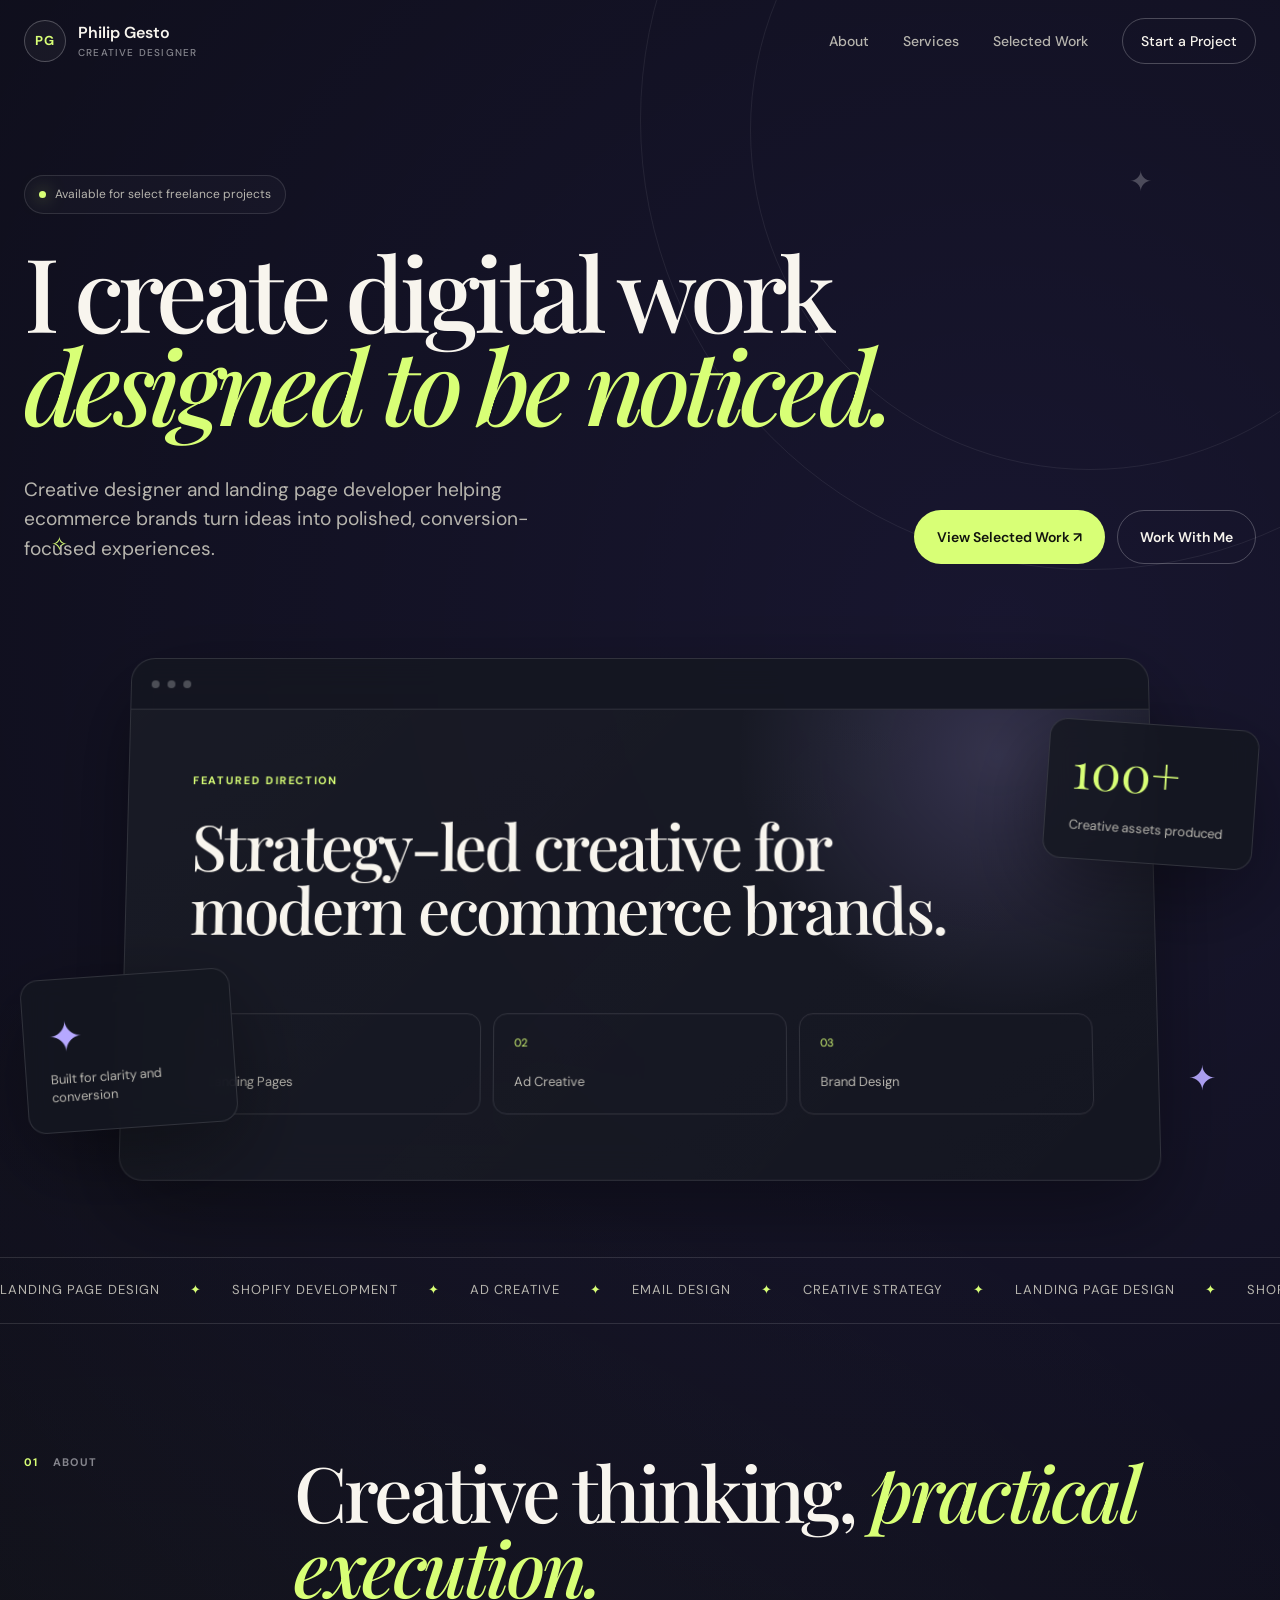
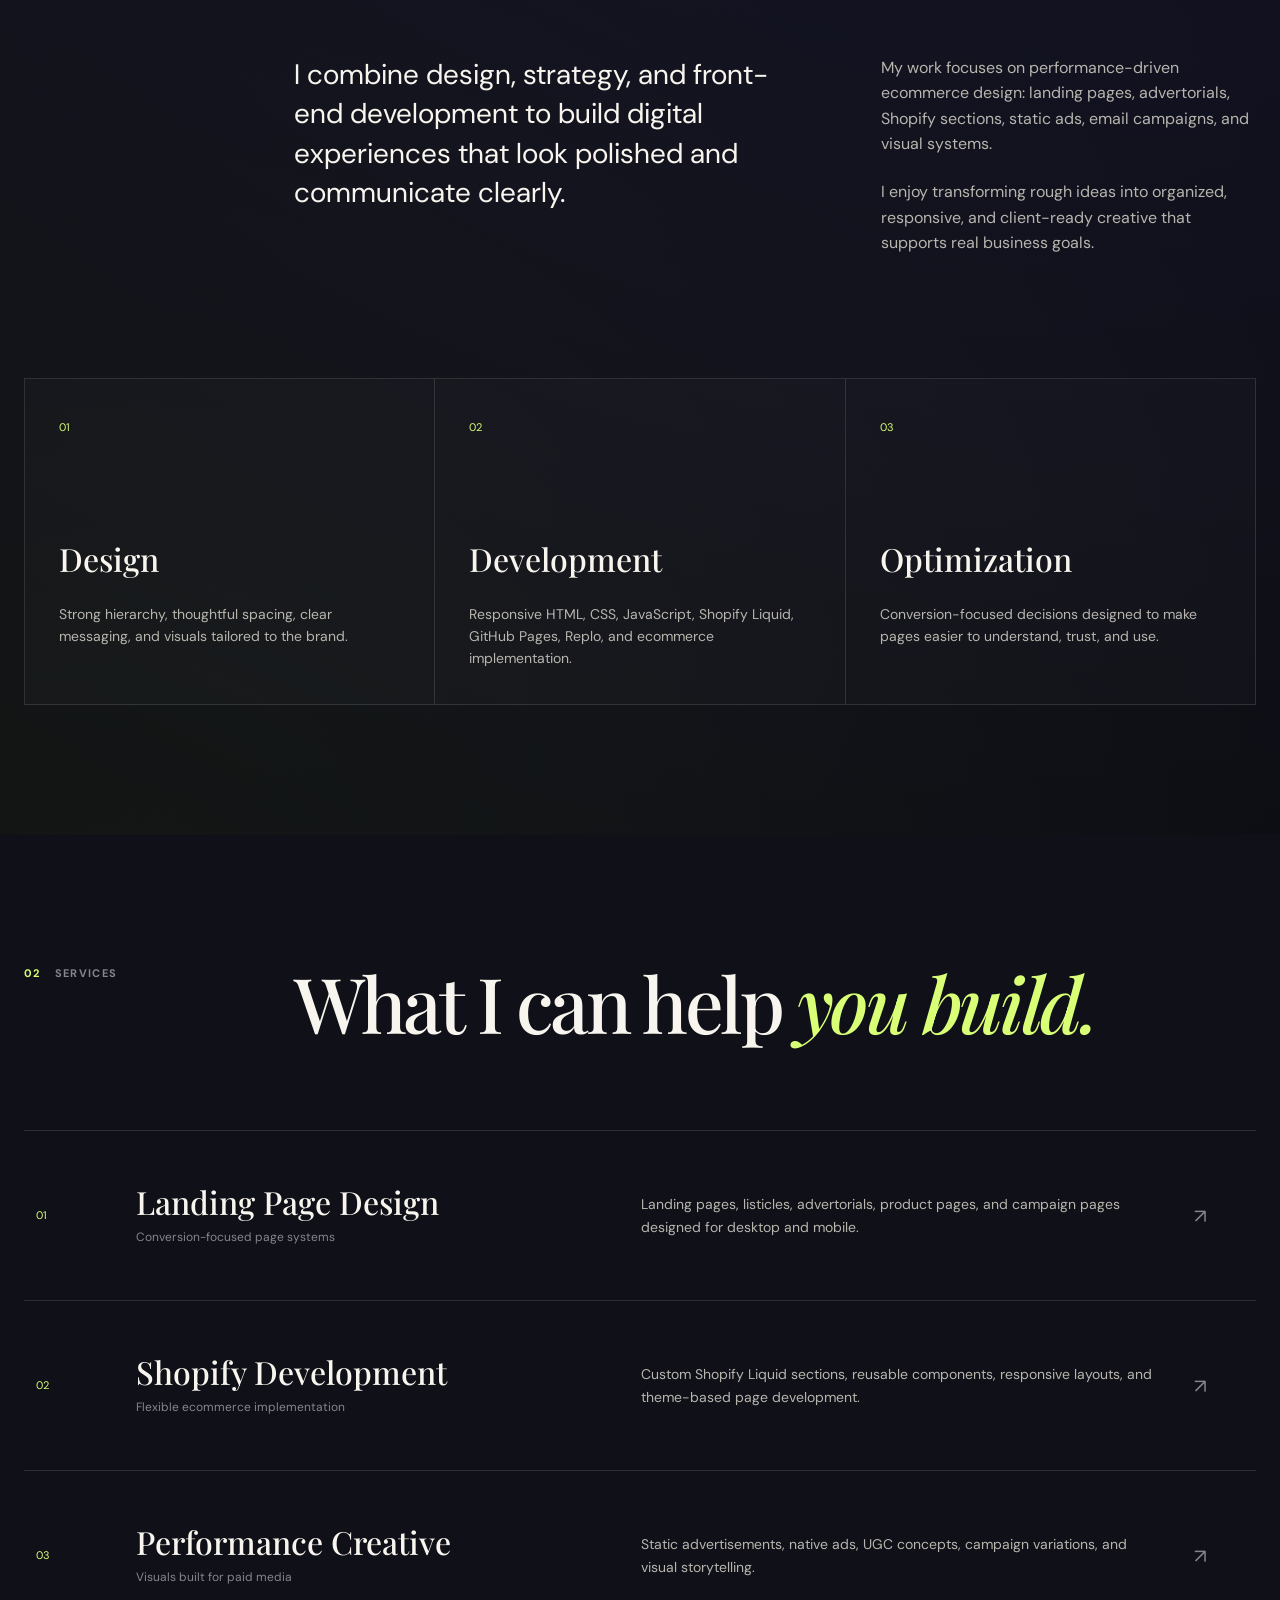
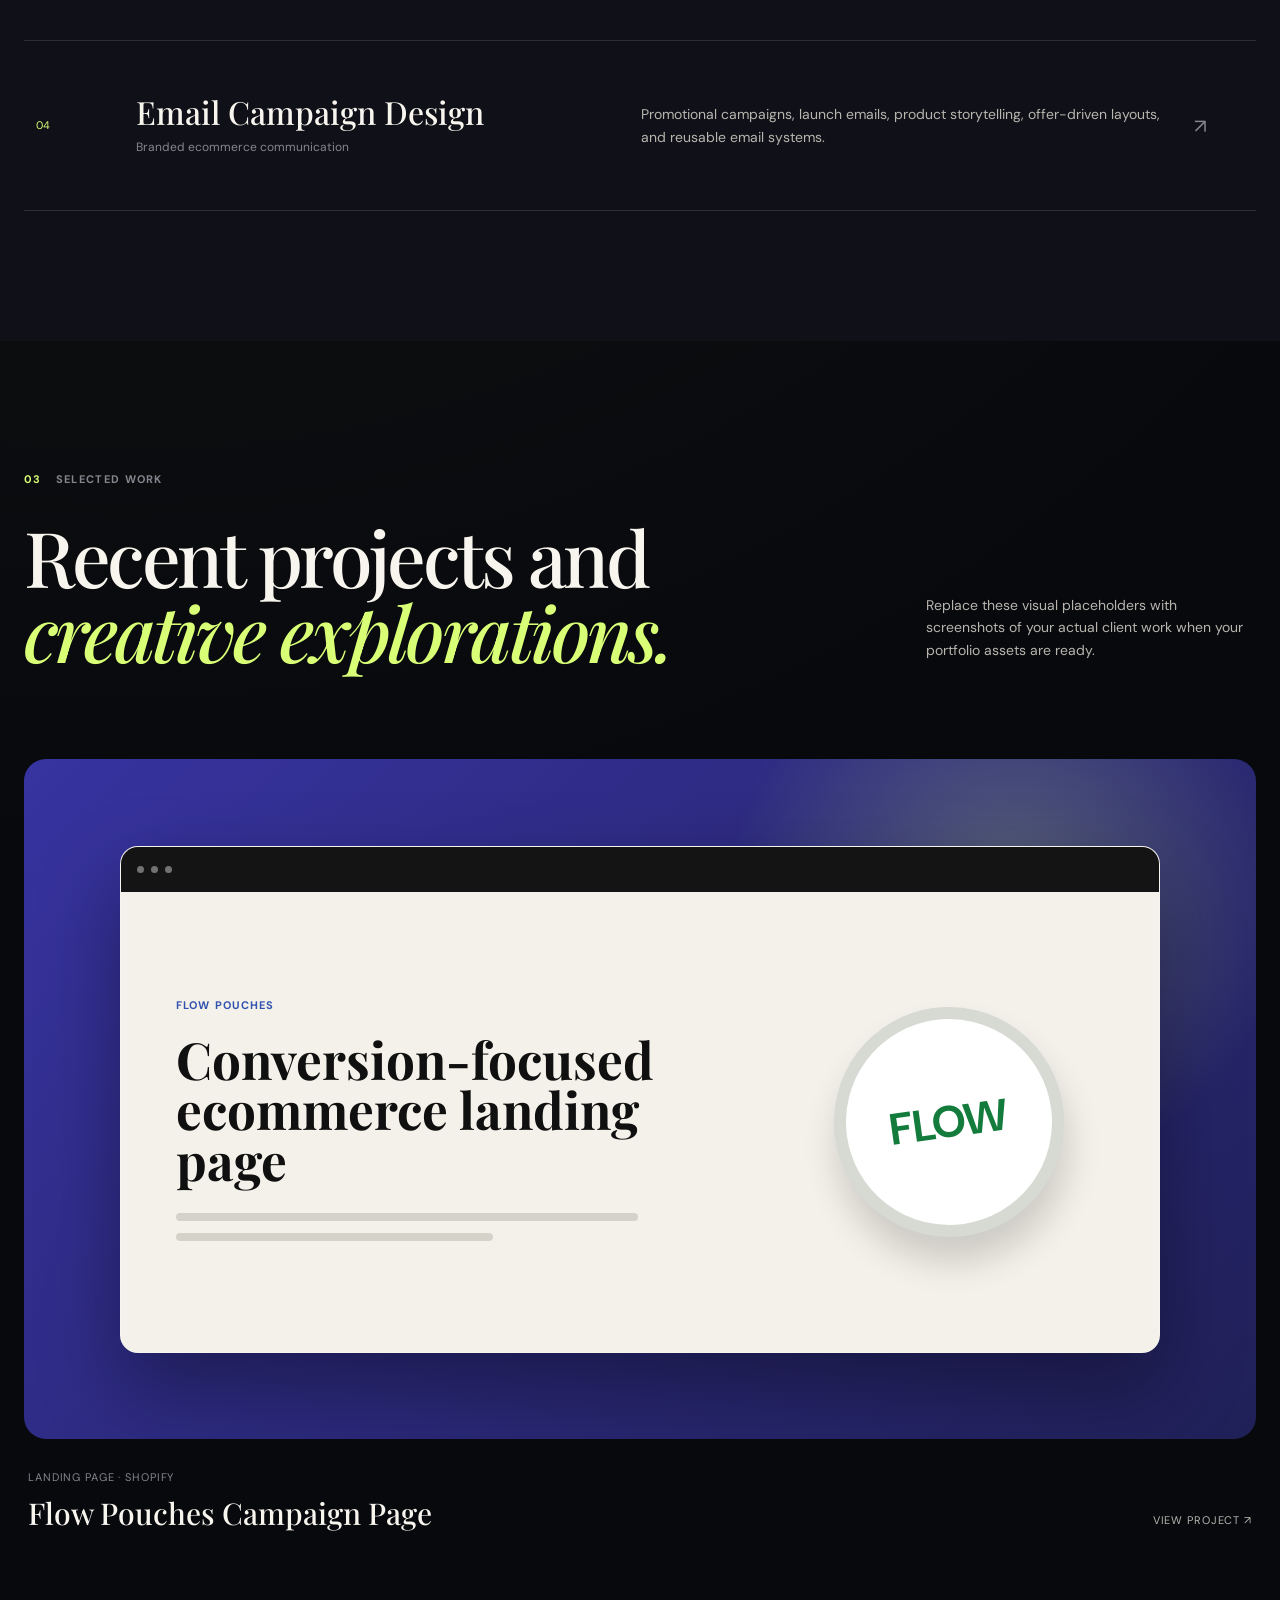
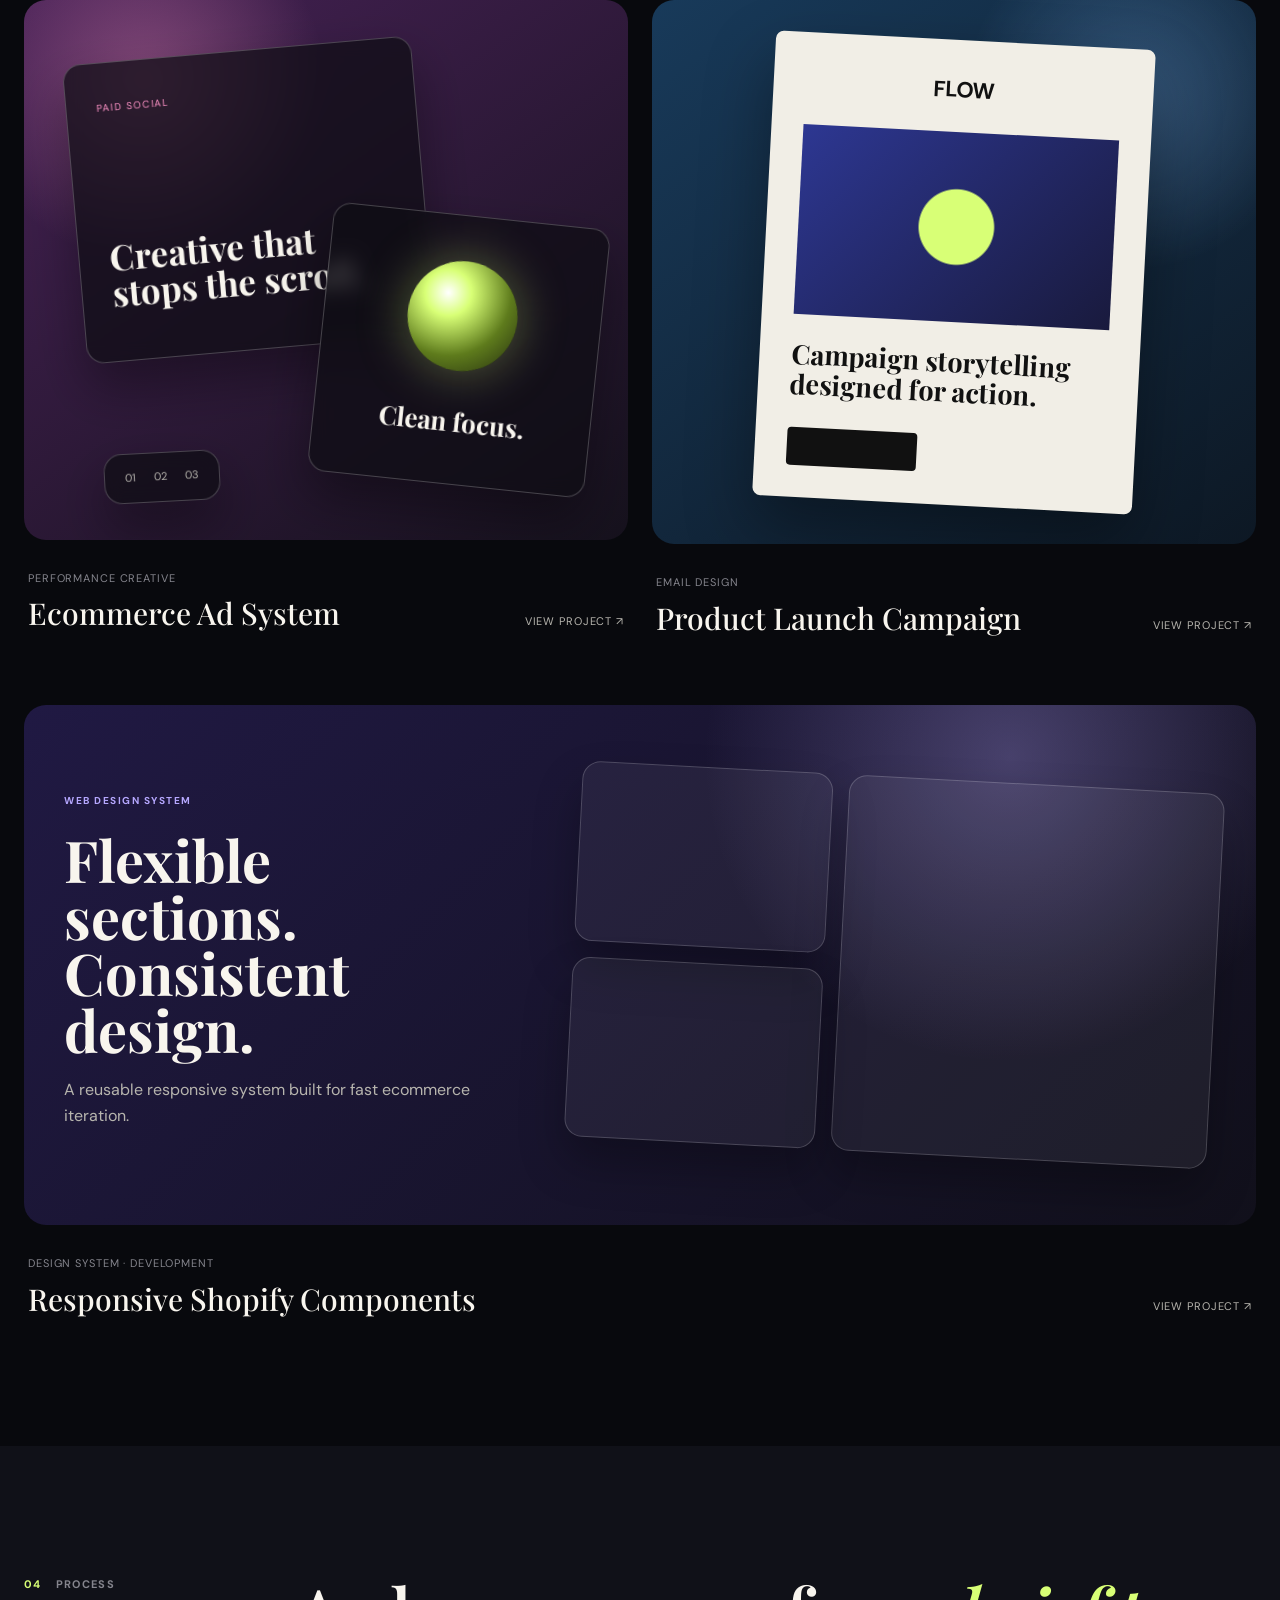
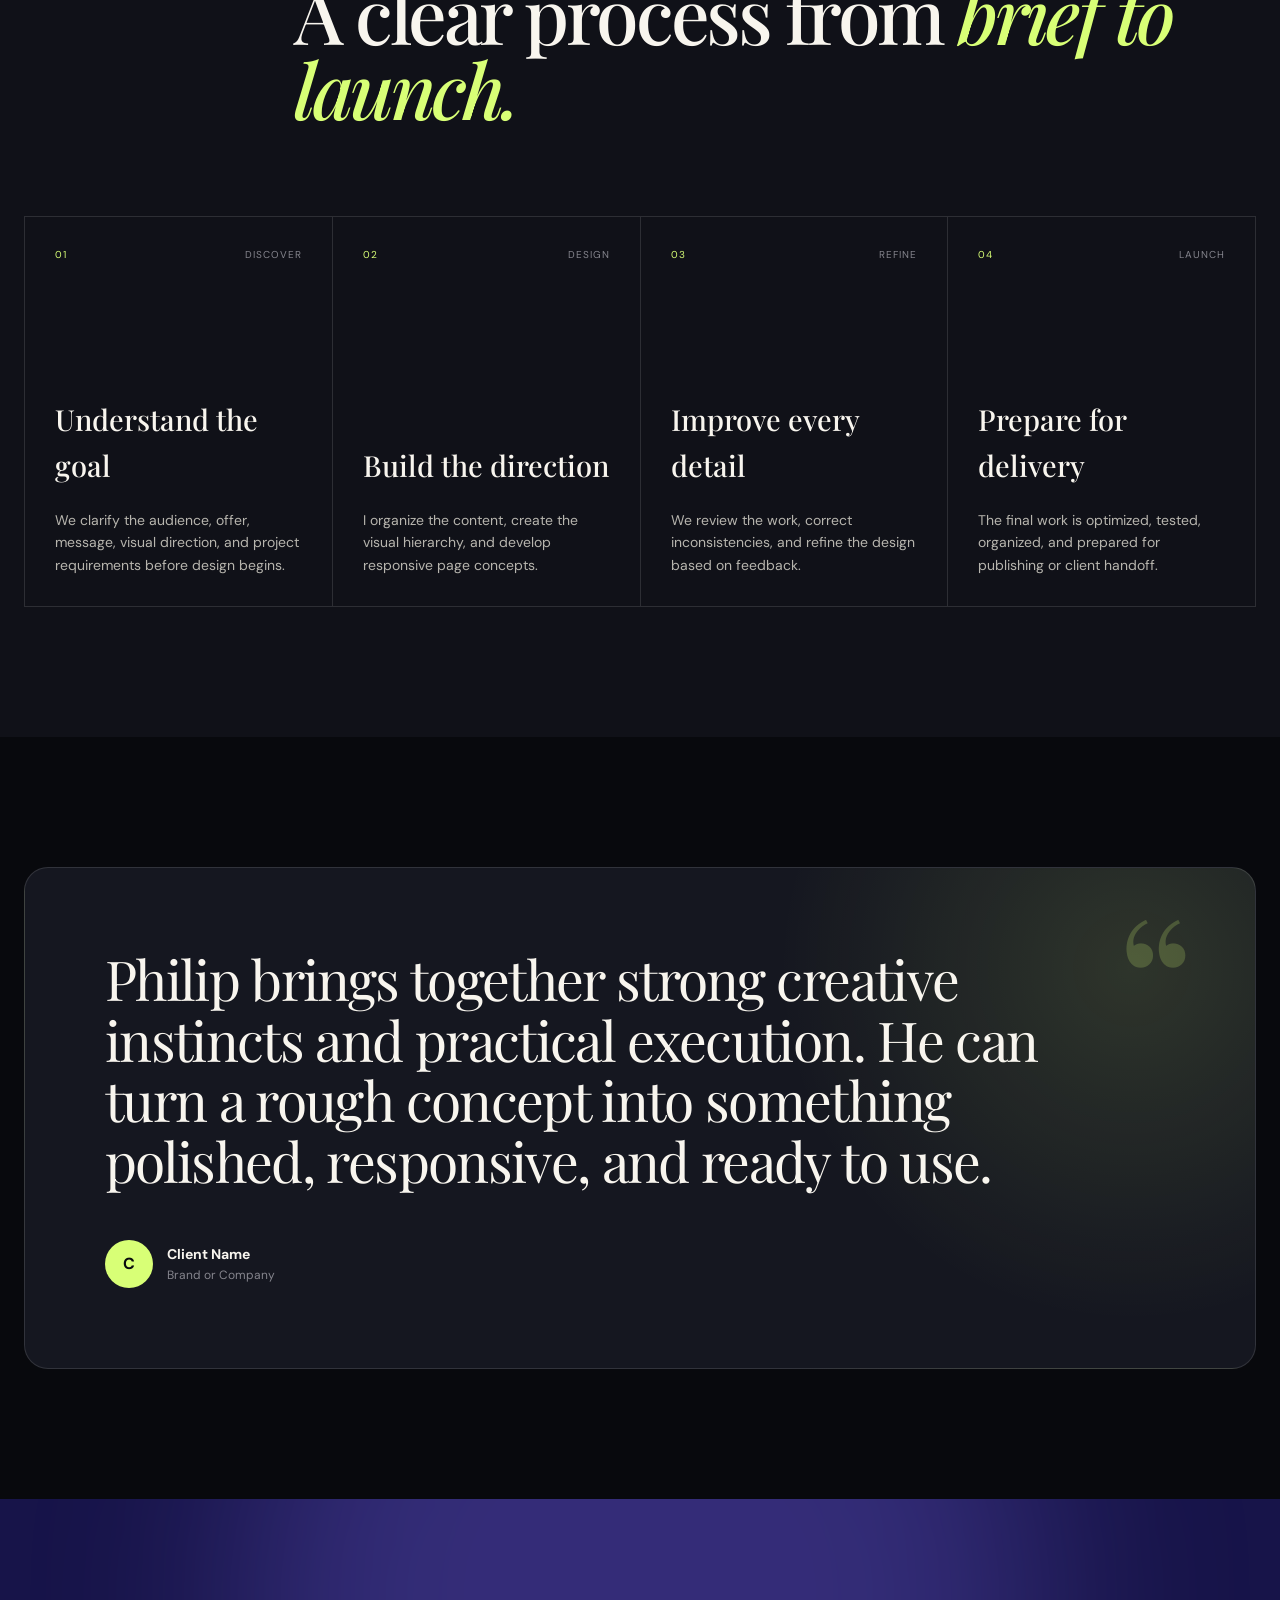
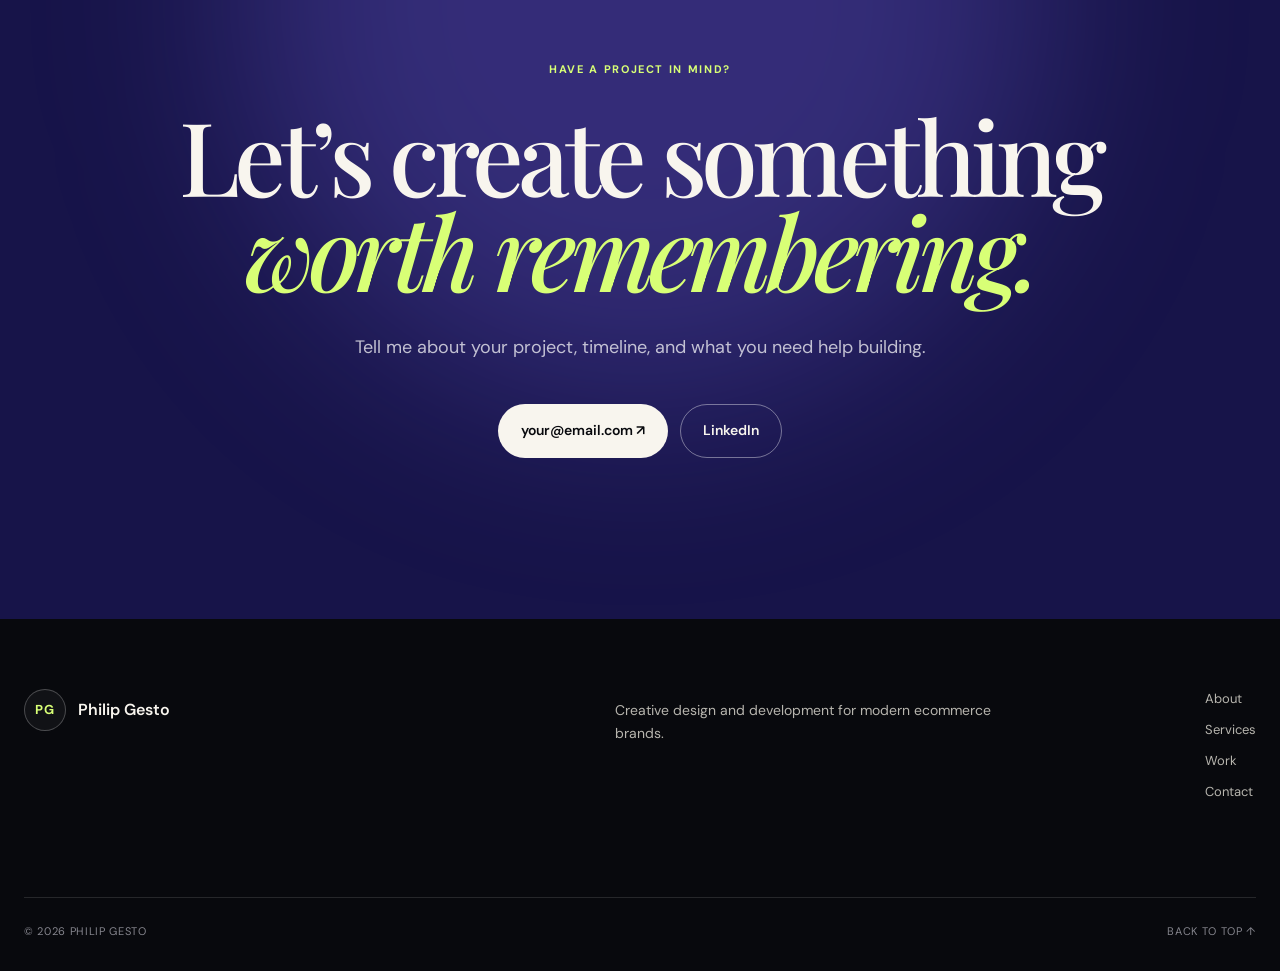
==== index.html @ 08c34f6e "Update index.html" ====
<!DOCTYPE html>
<html lang="en">
<head>
  <meta charset="UTF-8">

  <meta
    name="viewport"
    content="width=device-width, initial-scale=1.0"
  >

  <meta
    name="description"
    content="Philip Gesto — Creative designer and landing page developer specializing in ecommerce websites, advertising creative, and conversion-focused design."
  >

  <title>Philip Gesto — Creative Designer & Developer</title>

  <link rel="preconnect" href="https://fonts.googleapis.com">
  <link rel="preconnect" href="https://fonts.gstatic.com" crossorigin>

  <link
    href="https://fonts.googleapis.com/css2?family=DM+Sans:wght@400;500;600;700&family=Playfair+Display:ital,wght@0,500;0,600;1,500&display=swap"
    rel="stylesheet"
  >

  <style>
    :root {
      --background: #08090d;
      --background-soft: #101118;
      --surface: #151720;
      --surface-light: #1d202b;
      --text: #f8f5ee;
      --text-soft: #b7b5ae;
      --text-muted: #85858d;
      --line: rgba(255, 255, 255, 0.12);
      --line-strong: rgba(255, 255, 255, 0.24);
      --accent: #d8ff76;
      --accent-dark: #a8cd42;
      --purple: #b6a8ff;
      --pink: #ff94c8;
      --blue: #84bdff;
      --max-width: 1360px;
      --header-height: 82px;
      --serif: "Playfair Display", Georgia, serif;
      --sans: "DM Sans", Arial, sans-serif;
    }

    * {
      box-sizing: border-box;
    }

    html {
      scroll-behavior: smooth;
      scroll-padding-top: 100px;
    }

    body {
      margin: 0;
      overflow-x: hidden;
      background:
        radial-gradient(
          circle at 78% 7%,
          rgba(120, 100, 255, 0.14),
          transparent 26%
        ),
        radial-gradient(
          circle at 10% 28%,
          rgba(216, 255, 118, 0.05),
          transparent 24%
        ),
        var(--background);
      color: var(--text);
      font-family: var(--sans);
      font-size: 16px;
      line-height: 1.6;
      -webkit-font-smoothing: antialiased;
    }

    body.menu-open {
      overflow: hidden;
    }

    a {
      color: inherit;
      text-decoration: none;
    }

    button,
    a {
      -webkit-tap-highlight-color: transparent;
    }

    img {
      display: block;
      max-width: 100%;
    }

    .container {
      width: min(calc(100% - 48px), var(--max-width));
      margin-inline: auto;
    }

    .section {
      position: relative;
      padding: 130px 0;
    }

    .site-header {
      position: fixed;
      top: 0;
      left: 0;
      z-index: 100;
      width: 100%;
      border-bottom: 1px solid transparent;
      transition:
        background 0.25s ease,
        border-color 0.25s ease,
        backdrop-filter 0.25s ease;
    }

    .site-header.is-scrolled {
      border-color: var(--line);
      background: rgba(8, 9, 13, 0.82);
      backdrop-filter: blur(18px);
    }

    .header-inner {
      width: min(calc(100% - 48px), var(--max-width));
      min-height: var(--header-height);
      margin-inline: auto;
      display: flex;
      align-items: center;
      justify-content: space-between;
    }

    .brand,
    .footer-brand {
      display: inline-flex;
      align-items: center;
      gap: 12px;
    }

    .brand-mark {
      width: 42px;
      height: 42px;
      border: 1px solid var(--line-strong);
      border-radius: 50%;
      display: inline-flex;
      align-items: center;
      justify-content: center;
      background: rgba(255, 255, 255, 0.04);
      color: var(--accent);
      font-size: 13px;
      font-weight: 700;
      letter-spacing: 0.04em;
    }

    .brand-text {
      display: flex;
      flex-direction: column;
      font-weight: 600;
      line-height: 1.1;
    }

    .brand-text small {
      margin-top: 5px;
      color: var(--text-muted);
      font-size: 10px;
      font-weight: 500;
      letter-spacing: 0.12em;
      text-transform: uppercase;
    }

    .site-navigation {
      display: flex;
      align-items: center;
      gap: 34px;
    }

    .site-navigation a {
      position: relative;
      color: var(--text-soft);
      font-size: 14px;
      font-weight: 500;
      transition: color 0.2s ease;
    }

    .site-navigation a:not(.nav-cta)::after {
      content: "";
      position: absolute;
      left: 0;
      bottom: -7px;
      width: 100%;
      height: 1px;
      background: var(--accent);
      transform: scaleX(0);
      transform-origin: right;
      transition: transform 0.25s ease;
    }

    .site-navigation a:hover {
      color: var(--text);
    }

    .site-navigation a:hover::after {
      transform: scaleX(1);
      transform-origin: left;
    }

    .site-navigation .nav-cta {
      padding: 11px 18px;
      border: 1px solid var(--line-strong);
      border-radius: 999px;
      color: var(--text);
    }

    .site-navigation .nav-cta:hover {
      border-color: var(--accent);
      color: var(--accent);
    }

    .menu-toggle {
      display: none;
      width: 44px;
      height: 44px;
      padding: 0;
      border: 1px solid var(--line);
      border-radius: 50%;
      background: transparent;
      cursor: pointer;
    }

    .menu-toggle span {
      width: 18px;
      height: 1px;
      margin: 5px auto;
      display: block;
      background: var(--text);
      transition:
        transform 0.25s ease,
        opacity 0.25s ease;
    }

    .hero {
      min-height: 100svh;
      padding-top: 175px;
      padding-bottom: 80px;
      display: flex;
      align-items: center;
      overflow: hidden;
    }

    .hero-container {
      position: relative;
      z-index: 2;
    }

    .hero-eyebrow {
      width: fit-content;
      margin-bottom: 30px;
      padding: 9px 14px;
      border: 1px solid var(--line);
      border-radius: 999px;
      display: flex;
      align-items: center;
      gap: 9px;
      background: rgba(255, 255, 255, 0.025);
      color: var(--text-soft);
      font-size: 12px;
    }

    .status-dot {
      width: 7px;
      height: 7px;
      border-radius: 50%;
      background: var(--accent);
      box-shadow: 0 0 18px rgba(216, 255, 118, 0.7);
    }

    .hero-title {
      max-width: 1180px;
      margin: 0;
      font-family: var(--serif);
      font-size: clamp(62px, 8vw, 126px);
      font-weight: 500;
      line-height: 0.91;
      letter-spacing: -0.055em;
    }

    .hero-title span {
      display: block;
      color: var(--accent);
      font-style: italic;
    }

    .hero-bottom {
      margin-top: 44px;
      display: grid;
      grid-template-columns: minmax(0, 540px) auto;
      align-items: end;
      justify-content: space-between;
      gap: 40px;
    }

    .hero-description {
      margin: 0;
      color: var(--text-soft);
      font-size: clamp(17px, 1.5vw, 21px);
      line-height: 1.55;
    }

    .hero-actions,
    .contact-actions {
      display: flex;
      align-items: center;
      flex-wrap: wrap;
      gap: 12px;
    }

    .button {
      min-height: 54px;
      padding: 0 22px;
      border: 1px solid transparent;
      border-radius: 999px;
      display: inline-flex;
      align-items: center;
      justify-content: center;
      gap: 12px;
      font-size: 14px;
      font-weight: 600;
      transition:
        transform 0.2s ease,
        border-color 0.2s ease,
        color 0.2s ease,
        background 0.2s ease;
    }

    .button:hover {
      transform: translateY(-3px);
    }

    .button-primary {
      background: var(--accent);
      color: #11130d;
    }

    .button-primary:hover {
      background: #e6ffa5;
    }

    .button-secondary {
      border-color: var(--line-strong);
      color: var(--text);
    }

    .button-secondary:hover {
      border-color: var(--accent);
      color: var(--accent);
    }

    .hero-showcase {
      position: relative;
      margin-top: 90px;
      padding: 0 70px;
    }

    .showcase-card {
      border: 1px solid var(--line);
      background: rgba(20, 22, 31, 0.84);
      box-shadow: 0 30px 90px rgba(0, 0, 0, 0.4);
      backdrop-filter: blur(15px);
    }

    .showcase-main {
      max-width: 1030px;
      margin-inline: auto;
      border-radius: 24px;
      overflow: hidden;
      transform: perspective(1400px) rotateX(4deg);
    }

    .showcase-browser {
      height: 52px;
      padding: 0 20px;
      border-bottom: 1px solid var(--line);
      display: flex;
      align-items: center;
      gap: 8px;
    }

    .showcase-browser span {
      width: 8px;
      height: 8px;
      border-radius: 50%;
      background: var(--line-strong);
    }

    .showcase-content {
      min-height: 440px;
      padding: 64px;
      background:
        radial-gradient(
          circle at 85% 10%,
          rgba(182, 168, 255, 0.19),
          transparent 27%
        ),
        linear-gradient(
          135deg,
          rgba(255, 255, 255, 0.025),
          transparent
        );
    }

    .showcase-label {
      margin-bottom: 24px;
      color: var(--accent);
      font-size: 11px;
      font-weight: 700;
      letter-spacing: 0.15em;
      text-transform: uppercase;
    }

    .showcase-content h2 {
      max-width: 760px;
      margin: 0;
      font-family: var(--serif);
      font-size: clamp(38px, 5vw, 72px);
      font-weight: 500;
      line-height: 1;
      letter-spacing: -0.04em;
    }

    .showcase-mini-grid {
      margin-top: 72px;
      display: grid;
      grid-template-columns: repeat(3, 1fr);
      gap: 12px;
    }

    .showcase-mini-card {
      min-height: 100px;
      padding: 20px;
      border: 1px solid var(--line);
      border-radius: 14px;
      display: flex;
      flex-direction: column;
      justify-content: space-between;
      color: var(--text-soft);
      font-size: 13px;
    }

    .showcase-mini-card span {
      color: var(--accent);
      font-size: 11px;
    }

    .showcase-floating {
      position: absolute;
      width: 210px;
      min-height: 140px;
      padding: 24px;
      border-radius: 18px;
      display: flex;
      flex-direction: column;
      justify-content: space-between;
    }

    .showcase-floating-top {
      top: 70px;
      right: 0;
      transform: rotate(4deg);
    }

    .showcase-floating-bottom {
      left: 0;
      bottom: 50px;
      transform: rotate(-4deg);
    }

    .floating-number {
      color: var(--accent);
      font-family: var(--serif);
      font-size: 50px;
      line-height: 1;
    }

    .floating-icon {
      color: var(--purple);
      font-size: 42px;
    }

    .floating-copy {
      color: var(--text-soft);
      font-size: 13px;
      line-height: 1.4;
    }

    .hero-orbit {
      position: absolute;
      border: 1px solid rgba(255, 255, 255, 0.07);
      border-radius: 50%;
      pointer-events: none;
    }

    .orbit-one {
      width: 680px;
      height: 680px;
      top: -210px;
      right: -150px;
    }

    .orbit-two {
      width: 900px;
      height: 900px;
      top: -330px;
      right: -260px;
    }

    .hero-star {
      position: absolute;
      color: rgba(255, 255, 255, 0.24);
      pointer-events: none;
    }

    .hero-star-one {
      top: 160px;
      right: 10%;
      font-size: 28px;
      animation: float 5s ease-in-out infinite;
    }

    .hero-star-two {
      top: 42%;
      left: 4%;
      color: var(--accent);
      font-size: 20px;
      animation: float 6s ease-in-out infinite reverse;
    }

    .hero-star-three {
      right: 5%;
      bottom: 12%;
      color: var(--purple);
      font-size: 34px;
      animation: float 7s ease-in-out infinite;
    }

    .client-strip {
      border-top: 1px solid var(--line);
      border-bottom: 1px solid var(--line);
      overflow: hidden;
    }

    .marquee {
      width: 100%;
      overflow: hidden;
    }

    .marquee-track {
      width: max-content;
      padding: 22px 0;
      display: flex;
      align-items: center;
      gap: 30px;
      color: var(--text-soft);
      font-size: 13px;
      letter-spacing: 0.08em;
      text-transform: uppercase;
      animation: marquee 28s linear infinite;
    }

    .marquee-track span:nth-child(even) {
      color: var(--accent);
    }

    .section-heading-grid {
      display: grid;
      grid-template-columns: 220px minmax(0, 1fr);
      gap: 50px;
    }

    .section-kicker {
      display: flex;
      align-items: flex-start;
      gap: 14px;
      color: var(--text-muted);
      font-size: 11px;
      font-weight: 700;
      letter-spacing: 0.12em;
      text-transform: uppercase;
    }

    .section-kicker span {
      color: var(--accent);
    }

    .section-title {
      max-width: 930px;
      margin: 0;
      font-family: var(--serif);
      font-size: clamp(48px, 6vw, 84px);
      font-weight: 500;
      line-height: 0.98;
      letter-spacing: -0.045em;
    }

    .section-title em {
      color: var(--accent);
      font-weight: 500;
    }

    .about-copy-grid {
      margin-top: 50px;
      display: grid;
      grid-template-columns: 1.15fr 0.85fr;
      gap: 80px;
    }

    .large-copy {
      margin: 0;
      font-size: clamp(22px, 2.2vw, 31px);
      line-height: 1.4;
    }

    .body-copy {
      color: var(--text-soft);
    }

    .body-copy p {
      margin: 0 0 22px;
    }

    .about-cards {
      margin-top: 100px;
      display: grid;
      grid-template-columns: repeat(3, 1fr);
      border-top: 1px solid var(--line);
      border-left: 1px solid var(--line);
    }

    .about-card {
      min-height: 310px;
      padding: 34px;
      border-right: 1px solid var(--line);
      border-bottom: 1px solid var(--line);
      background: rgba(255, 255, 255, 0.015);
      transition:
        background 0.25s ease,
        transform 0.25s ease;
    }

    .about-card:hover {
      background: rgba(255, 255, 255, 0.04);
      transform: translateY(-5px);
    }

    .about-card-number {
      color: var(--accent);
      font-size: 11px;
    }

    .about-card h3 {
      margin: 95px 0 18px;
      font-family: var(--serif);
      font-size: 32px;
      font-weight: 500;
    }

    .about-card p {
      margin: 0;
      color: var(--text-soft);
      font-size: 14px;
    }

    .services {
      background: var(--background-soft);
    }

    .services-list {
      margin-top: 90px;
      border-top: 1px solid var(--line);
    }

    .service-row {
      min-height: 170px;
      padding: 32px 12px;
      border-bottom: 1px solid var(--line);
      display: grid;
      grid-template-columns: 70px 1fr 1.1fr 50px;
      align-items: center;
      gap: 30px;
      transition:
        background 0.25s ease,
        padding 0.25s ease;
    }

    .service-row:hover {
      padding-left: 24px;
      padding-right: 24px;
      background: rgba(255, 255, 255, 0.025);
    }

    .service-number {
      color: var(--accent);
      font-size: 11px;
    }

    .service-name h3 {
      margin: 0;
      font-family: var(--serif);
      font-size: clamp(25px, 2.5vw, 38px);
      font-weight: 500;
      line-height: 1.1;
    }

    .service-name span {
      margin-top: 9px;
      display: block;
      color: var(--text-muted);
      font-size: 12px;
    }

    .service-row p {
      margin: 0;
      color: var(--text-soft);
      font-size: 14px;
    }

    .service-arrow {
      color: var(--text-muted);
      font-size: 20px;
      transition:
        color 0.2s ease,
        transform 0.2s ease;
    }

    .service-row:hover .service-arrow {
      color: var(--accent);
      transform: translate(3px, -3px);
    }

    .work-heading {
      display: grid;
      grid-template-columns: minmax(0, 1fr) 330px;
      align-items: end;
      gap: 60px;
    }

    .work-heading .section-title {
      margin-top: 30px;
    }

    .work-intro {
      margin: 0 0 8px;
      color: var(--text-soft);
      font-size: 14px;
    }

    .project-grid {
      margin-top: 90px;
      display: grid;
      grid-template-columns: repeat(2, minmax(0, 1fr));
      gap: 70px 24px;
    }

    .project-card {
      min-width: 0;
    }

    .project-large,
    .project-wide {
      grid-column: 1 / -1;
    }

    .project-card a {
      display: block;
    }

    .project-visual {
      position: relative;
      min-height: 540px;
      padding: 40px;
      border-radius: 22px;
      overflow: hidden;
      transition: transform 0.35s ease;
    }

    .project-card:hover .project-visual {
      transform: translateY(-8px);
    }

    .project-visual-one {
      min-height: 680px;
      display: flex;
      align-items: center;
      justify-content: center;
      background:
        radial-gradient(
          circle at 80% 20%,
          rgba(216, 255, 118, 0.26),
          transparent 25%
        ),
        linear-gradient(135deg, #3733a0, #202058);
    }

    .mock-browser {
      width: min(100%, 1040px);
      border: 1px solid rgba(255, 255, 255, 0.25);
      border-radius: 18px;
      overflow: hidden;
      background: #f3f1e9;
      box-shadow: 0 35px 80px rgba(0, 0, 0, 0.35);
    }

    .mock-browser-bar {
      height: 45px;
      padding: 0 16px;
      display: flex;
      align-items: center;
      gap: 7px;
      background: #141414;
    }

    .mock-browser-bar span {
      width: 7px;
      height: 7px;
      border-radius: 50%;
      background: rgba(255, 255, 255, 0.4);
    }

    .mock-layout {
      min-height: 460px;
      padding: 55px;
      display: grid;
      grid-template-columns: 1.3fr 0.7fr;
      align-items: center;
      gap: 40px;
      color: #101010;
    }

    .mock-copy span {
      color: #3352af;
      font-size: 11px;
      font-weight: 700;
      letter-spacing: 0.1em;
    }

    .mock-copy strong {
      max-width: 560px;
      margin: 18px 0 28px;
      display: block;
      font-family: var(--serif);
      font-size: clamp(38px, 4vw, 65px);
      line-height: 0.98;
    }

    .mock-copy i {
      width: 80%;
      height: 8px;
      margin: 12px 0;
      border-radius: 999px;
      display: block;
      background: #d5d2c9;
    }

    .mock-copy i:last-child {
      width: 55%;
    }

    .mock-product {
      display: flex;
      justify-content: center;
    }

    .mock-circle {
      width: 230px;
      height: 230px;
      border: 12px solid #d7dad3;
      border-radius: 50%;
      display: flex;
      align-items: center;
      justify-content: center;
      background: #ffffff;
      color: #137b3c;
      font-size: 44px;
      font-weight: 700;
      box-shadow: 0 25px 35px rgba(0, 0, 0, 0.16);
      transform: rotate(-8deg);
    }

    .project-visual-two {
      background:
        radial-gradient(
          circle at 20% 15%,
          rgba(255, 148, 200, 0.35),
          transparent 27%
        ),
        linear-gradient(145deg, #462155, #15111c);
    }

    .ad-card {
      position: absolute;
      border: 1px solid rgba(255, 255, 255, 0.22);
      border-radius: 18px;
      background: rgba(15, 13, 20, 0.72);
      box-shadow: 0 25px 50px rgba(0, 0, 0, 0.35);
      backdrop-filter: blur(10px);
    }

    .ad-card-one {
      top: 50px;
      left: 50px;
      width: 58%;
      min-height: 300px;
      padding: 30px;
      transform: rotate(-5deg);
    }

    .ad-card-one span {
      color: var(--pink);
      font-size: 10px;
      letter-spacing: 0.12em;
    }

    .ad-card-one strong {
      margin-top: 120px;
      display: block;
      font-family: var(--serif);
      font-size: 35px;
      line-height: 1.05;
    }

    .ad-card-two {
      right: 30px;
      bottom: 55px;
      width: 46%;
      min-height: 270px;
      padding: 25px;
      transform: rotate(6deg);
    }

    .ad-orb {
      width: 110px;
      height: 110px;
      margin: 20px auto 30px;
      border-radius: 50%;
      background:
        radial-gradient(
          circle at 35% 30%,
          #ffffff,
          #d8ff76 22%,
          #5e7b1c 60%,
          #222b0e
        );
      box-shadow: 0 0 50px rgba(216, 255, 118, 0.35);
    }

    .ad-card-two strong {
      display: block;
      text-align: center;
      font-family: var(--serif);
      font-size: 26px;
    }

    .ad-card-three {
      left: 80px;
      bottom: 38px;
      padding: 15px 20px;
      display: flex;
      gap: 18px;
      transform: rotate(-3deg);
      color: var(--text-soft);
      font-size: 11px;
    }

    .project-visual-three {
      display: flex;
      align-items: center;
      justify-content: center;
      background:
        radial-gradient(
          circle at 80% 18%,
          rgba(132, 189, 255, 0.3),
          transparent 26%
        ),
        linear-gradient(145deg, #183a5a, #0d1824);
    }

    .email-frame {
      width: min(80%, 380px);
      min-height: 460px;
      padding: 32px;
      border-radius: 8px;
      background: #f1eee6;
      color: #111111;
      box-shadow: 0 30px 65px rgba(0, 0, 0, 0.35);
      transform: rotate(3deg);
    }

    .email-logo {
      text-align: center;
      font-size: 22px;
      font-weight: 700;
    }

    .email-hero {
      height: 190px;
      margin: 25px 0;
      background:
        radial-gradient(
          circle at center,
          #d8ff76 0 20%,
          transparent 21%
        ),
        linear-gradient(135deg, #2d3792, #191a3d);
    }

    .email-frame strong {
      display: block;
      font-family: var(--serif);
      font-size: 27px;
      line-height: 1.1;
    }

    .email-button {
      width: 130px;
      height: 38px;
      margin-top: 28px;
      border-radius: 4px;
      background: #111111;
    }

    .project-visual-four {
      min-height: 520px;
      display: grid;
      grid-template-columns: 0.8fr 1.2fr;
      align-items: center;
      gap: 80px;
      background:
        radial-gradient(
          circle at 80% 10%,
          rgba(182, 168, 255, 0.3),
          transparent 28%
        ),
        linear-gradient(135deg, #201943, #11101b);
    }

    .wide-copy span {
      color: var(--purple);
      font-size: 10px;
      font-weight: 700;
      letter-spacing: 0.15em;
    }

    .wide-copy strong {
      margin: 20px 0;
      display: block;
      font-family: var(--serif);
      font-size: clamp(42px, 4.5vw, 68px);
      line-height: 0.98;
    }

    .wide-copy p {
      max-width: 420px;
      color: var(--text-soft);
    }

    .wide-components {
      display: grid;
      grid-template-columns: 0.8fr 1.2fr;
      grid-template-rows: 180px 180px;
      gap: 16px;
      transform: rotate(3deg);
    }

    .wide-components div {
      border: 1px solid rgba(255, 255, 255, 0.18);
      border-radius: 18px;
      background: rgba(255, 255, 255, 0.055);
      box-shadow: 0 25px 45px rgba(0, 0, 0, 0.28);
    }

    .wide-components div:nth-child(2) {
      grid-row: span 2;
    }

    .project-meta {
      padding: 24px 4px 0;
      display: flex;
      align-items: flex-end;
      justify-content: space-between;
      gap: 24px;
    }

    .project-meta span {
      color: var(--text-muted);
      font-size: 11px;
      letter-spacing: 0.08em;
      text-transform: uppercase;
    }

    .project-meta h3 {
      margin: 8px 0 0;
      font-family: var(--serif);
      font-size: 30px;
      font-weight: 500;
      line-height: 1.1;
    }

    .project-meta .project-link {
      color: var(--text-soft);
      white-space: nowrap;
      transition: color 0.2s ease;
    }

    .project-card:hover .project-link {
      color: var(--accent);
    }

    .process {
      background: var(--background-soft);
    }

    .process-grid {
      margin-top: 90px;
      display: grid;
      grid-template-columns: repeat(4, 1fr);
      border-top: 1px solid var(--line);
      border-left: 1px solid var(--line);
    }

    .process-card {
      min-height: 390px;
      padding: 30px;
      border-right: 1px solid var(--line);
      border-bottom: 1px solid var(--line);
      display: flex;
      flex-direction: column;
    }

    .process-top {
      display: flex;
      align-items: center;
      justify-content: space-between;
      color: var(--text-muted);
      font-size: 10px;
      letter-spacing: 0.1em;
      text-transform: uppercase;
    }

    .process-top span:first-child {
      color: var(--accent);
    }

    .process-card h3 {
      margin: auto 0 20px;
      font-family: var(--serif);
      font-size: 29px;
      font-weight: 500;
    }

    .process-card p {
      margin: 0;
      color: var(--text-soft);
      font-size: 14px;
    }

    .testimonial-card {
      position: relative;
      padding: 80px;
      border: 1px solid var(--line);
      border-radius: 24px;
      overflow: hidden;
      background:
        radial-gradient(
          circle at 90% 20%,
          rgba(216, 255, 118, 0.13),
          transparent 30%
        ),
        var(--surface);
    }

    .quote-mark {
      position: absolute;
      top: 15px;
      right: 60px;
      color: rgba(216, 255, 118, 0.2);
      font-family: var(--serif);
      font-size: 190px;
      line-height: 1;
    }

    .testimonial-card blockquote {
      position: relative;
      z-index: 1;
      max-width: 1000px;
      margin: 0;
      font-family: var(--serif);
      font-size: clamp(32px, 4.3vw, 62px);
      line-height: 1.1;
      letter-spacing: -0.03em;
    }

    .testimonial-person {
      position: relative;
      z-index: 1;
      margin-top: 50px;
      display: flex;
      align-items: center;
      gap: 14px;
    }

    .testimonial-avatar {
      width: 48px;
      height: 48px;
      border-radius: 50%;
      display: flex;
      align-items: center;
      justify-content: center;
      background: var(--accent);
      color: var(--background);
      font-weight: 700;
    }

    .testimonial-person div:last-child {
      display: flex;
      flex-direction: column;
    }

    .testimonial-person strong {
      font-size: 14px;
    }

    .testimonial-person span {
      color: var(--text-muted);
      font-size: 12px;
    }

    .contact {
      min-height: 720px;
      display: flex;
      align-items: center;
      overflow: hidden;
      background: #171449;
    }

    .contact-container {
      position: relative;
      z-index: 2;
      text-align: center;
    }

    .contact-kicker {
      margin-bottom: 30px;
      color: var(--accent);
      font-size: 11px;
      font-weight: 700;
      letter-spacing: 0.15em;
      text-transform: uppercase;
    }

    .contact-title {
      max-width: 1100px;
      margin: 0 auto;
      font-family: var(--serif);
      font-size: clamp(58px, 8vw, 120px);
      font-weight: 500;
      line-height: 0.92;
      letter-spacing: -0.055em;
    }

    .contact-title em {
      display: block;
      color: var(--accent);
      font-weight: 500;
    }

    .contact-copy {
      max-width: 600px;
      margin: 36px auto 0;
      color: rgba(255, 255, 255, 0.72);
      font-size: 18px;
    }

    .contact-actions {
      margin-top: 42px;
      justify-content: center;
    }

    .button-light {
      background: var(--text);
      color: var(--background);
    }

    .button-outline-light {
      border-color: rgba(255, 255, 255, 0.4);
      color: var(--text);
    }

    .contact-glow {
      position: absolute;
      width: 800px;
      height: 800px;
      top: -300px;
      left: 50%;
      border-radius: 50%;
      background: rgba(137, 115, 255, 0.26);
      filter: blur(100px);
      transform: translateX(-50%);
    }

    .site-footer {
      padding: 70px 0 30px;
      background: #08090d;
    }

    .footer-inner {
      display: grid;
      grid-template-columns: 1fr 1fr auto;
      align-items: start;
      gap: 40px;
    }

    .footer-brand {
      font-weight: 600;
    }

    .footer-inner > p {
      max-width: 400px;
      margin: 10px 0 0;
      color: var(--text-soft);
      font-size: 14px;
    }

    .footer-links {
      display: flex;
      flex-direction: column;
      gap: 10px;
      color: var(--text-soft);
      font-size: 13px;
    }

    .footer-links a:hover,
    .footer-bottom a:hover {
      color: var(--accent);
    }

    .footer-bottom {
      grid-column: 1 / -1;
      margin-top: 55px;
      padding-top: 25px;
      border-top: 1px solid var(--line);
      display: flex;
      align-items: center;
      justify-content: space-between;
      color: var(--text-muted);
      font-size: 11px;
      letter-spacing: 0.06em;
      text-transform: uppercase;
    }

    .reveal {
      opacity: 0;
      transform: translateY(28px);
      transition:
        opacity 0.75s ease,
        transform 0.75s ease;
    }

    .reveal.is-visible {
      opacity: 1;
      transform: translateY(0);
    }

    @keyframes marquee {
      from {
        transform: translateX(0);
      }

      to {
        transform: translateX(-50%);
      }
    }

    @keyframes float {
      0%,
      100% {
        transform: translateY(0) rotate(0deg);
      }

      50% {
        transform: translateY(-18px) rotate(8deg);
      }
    }

    @media (max-width: 1100px) {
      .hero-showcase {
        padding: 0;
      }

      .showcase-floating {
        display: none;
      }

      .section-heading-grid {
        grid-template-columns: 160px minmax(0, 1fr);
      }

      .process-grid {
        grid-template-columns: repeat(2, 1fr);
      }

      .service-row {
        grid-template-columns: 50px 1fr 1fr 30px;
      }
    }

    @media (max-width: 900px) {
      :root {
        --header-height: 72px;
      }

      .site-navigation {
        position: fixed;
        inset: var(--header-height) 0 auto 0;
        min-height: calc(100svh - var(--header-height));
        padding: 45px 24px;
        display: flex;
        flex-direction: column;
        align-items: flex-start;
        gap: 26px;
        background: rgba(8, 9, 13, 0.98);
        transform: translateX(100%);
        transition: transform 0.3s ease;
      }

      .site-navigation.is-open {
        transform: translateX(0);
      }

      .site-navigation a {
        font-family: var(--serif);
        font-size: 36px;
      }

      .site-navigation .nav-cta {
        padding: 0;
        border: 0;
      }

      .menu-toggle {
        display: block;
      }

      .menu-toggle.is-active span:first-child {
        transform: translateY(3px) rotate(45deg);
      }

      .menu-toggle.is-active span:last-child {
        transform: translateY(-3px) rotate(-45deg);
      }

      .hero {
        padding-top: 145px;
      }

      .hero-bottom {
        grid-template-columns: 1fr;
        align-items: start;
      }

      .showcase-content {
        min-height: 390px;
        padding: 45px 32px;
      }

      .section-heading-grid {
        grid-template-columns: 1fr;
        gap: 30px;
      }

      .about-copy-grid {
        grid-template-columns: 1fr;
        gap: 35px;
      }

      .about-cards {
        grid-template-columns: 1fr;
      }

      .work-heading {
        grid-template-columns: 1fr;
      }

      .project-grid {
        grid-template-columns: 1fr;
      }

      .project-large,
      .project-wide {
        grid-column: auto;
      }

      .project-visual-four {
        grid-template-columns: 1fr;
        gap: 50px;
      }

      .service-row {
        grid-template-columns: 45px 1fr 30px;
      }

      .service-row p {
        grid-column: 2 / 3;
      }

      .footer-inner {
        grid-template-columns: 1fr 1fr;
      }
    }

    @media (max-width: 680px) {
      .container,
      .header-inner {
        width: min(calc(100% - 32px), var(--max-width));
      }

      .section {
        padding: 95px 0;
      }

      .brand-text small {
        display: none;
      }

      .hero {
        min-height: auto;
        padding-top: 125px;
        padding-bottom: 70px;
      }

      .hero-title {
        font-size: clamp(50px, 15vw, 74px);
        line-height: 0.94;
      }

      .hero-bottom {
        margin-top: 32px;
      }

      .hero-actions {
        width: 100%;
        align-items: stretch;
      }

      .hero-actions .button {
        flex: 1 1 100%;
      }

      .hero-showcase {
        margin-top: 60px;
      }

      .showcase-main {
        border-radius: 16px;
        transform: none;
      }

      .showcase-content {
        min-height: 470px;
        padding: 34px 22px;
      }

      .showcase-mini-grid {
        grid-template-columns: 1fr;
        gap: 8px;
        margin-top: 50px;
      }

      .section-title {
        font-size: clamp(43px, 13vw, 65px);
      }

      .about-cards {
        margin-top: 65px;
      }

      .services-list {
        margin-top: 60px;
      }

      .service-row {
        min-height: 0;
        padding: 28px 4px;
        grid-template-columns: 34px 1fr 24px;
        gap: 18px;
      }

      .service-row p {
        grid-column: 2 / 4;
      }

      .service-name h3 {
        font-size: 28px;
      }

      .project-grid {
        margin-top: 60px;
        gap: 55px;
      }

      .project-visual {
        min-height: 430px;
        padding: 22px;
        border-radius: 16px;
      }

      .project-visual-one {
        min-height: 450px;
      }

      .mock-layout {
        min-height: 360px;
        padding: 28px 22px;
        grid-template-columns: 1fr;
      }

      .mock-product {
        display: none;
      }

      .mock-copy strong {
        font-size: 40px;
      }

      .ad-card-one {
        top: 35px;
        left: 25px;
        width: 70%;
        min-height: 250px;
        padding: 22px;
      }

      .ad-card-one strong {
        margin-top: 95px;
        font-size: 28px;
      }

      .ad-card-two {
        right: 18px;
        bottom: 45px;
        width: 56%;
        min-height: 220px;
      }

      .ad-orb {
        width: 80px;
        height: 80px;
      }

      .ad-card-three {
        left: 30px;
        bottom: 22px;
      }

      .email-frame {
        width: 90%;
      }

      .project-visual-four {
        min-height: 620px;
        align-content: center;
      }

      .wide-copy strong {
        font-size: 44px;
      }

      .wide-components {
        grid-template-rows: 130px 130px;
        gap: 10px;
      }

      .project-meta {
        align-items: flex-start;
        flex-direction: column;
      }

      .process-grid {
        grid-template-columns: 1fr;
      }

      .process-card {
        min-height: 280px;
      }

      .testimonial-card {
        padding: 48px 26px;
      }

      .quote-mark {
        right: 20px;
        font-size: 130px;
      }

      .contact {
        min-height: 650px;
      }

      .contact-title {
        font-size: clamp(52px, 16vw, 76px);
      }

      .contact-actions {
        align-items: stretch;
      }

      .contact-actions .button {
        flex: 1 1 100%;
      }

      .footer-inner {
        grid-template-columns: 1fr;
      }

      .footer-links {
        align-items: flex-start;
      }

      .footer-bottom {
        margin-top: 30px;
        align-items: flex-start;
        flex-direction: column;
        gap: 12px;
      }
    }

    @media (prefers-reduced-motion: reduce) {
      html {
        scroll-behavior: auto;
      }

      *,
      *::before,
      *::after {
        animation-duration: 0.01ms !important;
        animation-iteration-count: 1 !important;
        scroll-behavior: auto !important;
        transition-duration: 0.01ms !important;
      }

      .reveal {
        opacity: 1;
        transform: none;
      }
    }
  </style>
</head>

<body>
  <header class="site-header" id="site-header">
    <div class="header-inner">
      <a href="#home" class="brand">
        <span class="brand-mark">PG</span>

        <span class="brand-text">
          Philip Gesto
          <small>Creative Designer</small>
        </span>
      </a>

      <button
        class="menu-toggle"
        id="menu-toggle"
        type="button"
        aria-label="Open menu"
        aria-expanded="false"
      >
        <span></span>
        <span></span>
      </button>

      <nav class="site-navigation" id="site-navigation">
        <a href="#about">About</a>
        <a href="#services">Services</a>
        <a href="#work">Selected Work</a>
        <a href="#contact" class="nav-cta">Start a Project</a>
      </nav>
    </div>
  </header>

  <main>
    <section class="hero section" id="home">
      <div class="hero-orbit orbit-one"></div>
      <div class="hero-orbit orbit-two"></div>

      <div class="hero-star hero-star-one">✦</div>
      <div class="hero-star hero-star-two">✧</div>
      <div class="hero-star hero-star-three">✦</div>

      <div class="container hero-container">
        <div class="hero-eyebrow reveal">
          <span class="status-dot"></span>
          Available for select freelance projects
        </div>

        <h1 class="hero-title reveal">
          I create digital work
          <span>designed to be noticed.</span>
        </h1>

        <div class="hero-bottom">
          <p class="hero-description reveal">
            Creative designer and landing page developer helping ecommerce
            brands turn ideas into polished, conversion-focused experiences.
          </p>

          <div class="hero-actions reveal">
            <a href="#work" class="button button-primary">
              View Selected Work ↗
            </a>

            <a href="#contact" class="button button-secondary">
              Work With Me
            </a>
          </div>
        </div>

        <div class="hero-showcase reveal">
          <div class="showcase-card showcase-main">
            <div class="showcase-browser">
              <span></span>
              <span></span>
              <span></span>
            </div>

            <div class="showcase-content">
              <div class="showcase-label">Featured Direction</div>

              <h2>
                Strategy-led creative for modern ecommerce brands.
              </h2>

              <div class="showcase-mini-grid">
                <div class="showcase-mini-card">
                  <span>01</span>
                  Landing Pages
                </div>

                <div class="showcase-mini-card">
                  <span>02</span>
                  Ad Creative
                </div>

                <div class="showcase-mini-card">
                  <span>03</span>
                  Brand Design
                </div>
              </div>
            </div>
          </div>

          <div class="showcase-card showcase-floating showcase-floating-top">
            <span class="floating-number">100+</span>
            <span class="floating-copy">
              Creative assets produced
            </span>
          </div>

          <div class="showcase-card showcase-floating showcase-floating-bottom">
            <span class="floating-icon">✦</span>
            <span class="floating-copy">
              Built for clarity and conversion
            </span>
          </div>
        </div>
      </div>
    </section>

    <section class="client-strip">
      <div class="marquee">
        <div class="marquee-track">
          <span>Landing Page Design</span>
          <span>✦</span>
          <span>Shopify Development</span>
          <span>✦</span>
          <span>Ad Creative</span>
          <span>✦</span>
          <span>Email Design</span>
          <span>✦</span>
          <span>Creative Strategy</span>
          <span>✦</span>

          <span>Landing Page Design</span>
          <span>✦</span>
          <span>Shopify Development</span>
          <span>✦</span>
          <span>Ad Creative</span>
          <span>✦</span>
          <span>Email Design</span>
          <span>✦</span>
          <span>Creative Strategy</span>
          <span>✦</span>
        </div>
      </div>
    </section>

    <section class="section" id="about">
      <div class="container">
        <div class="section-heading-grid">
          <div class="section-kicker reveal">
            <span>01</span>
            About
          </div>

          <div>
            <h2 class="section-title reveal">
              Creative thinking,
              <em>practical execution.</em>
            </h2>

            <div class="about-copy-grid">
              <p class="large-copy reveal">
                I combine design, strategy, and front-end development to build
                digital experiences that look polished and communicate clearly.
              </p>

              <div class="body-copy reveal">
                <p>
                  My work focuses on performance-driven ecommerce design:
                  landing pages, advertorials, Shopify sections, static ads,
                  email campaigns, and visual systems.
                </p>

                <p>
                  I enjoy transforming rough ideas into organized, responsive,
                  and client-ready creative that supports real business goals.
                </p>
              </div>
            </div>
          </div>
        </div>

        <div class="about-cards">
          <article class="about-card reveal">
            <span class="about-card-number">01</span>

            <h3>Design</h3>

            <p>
              Strong hierarchy, thoughtful spacing, clear messaging, and
              visuals tailored to the brand.
            </p>
          </article>

          <article class="about-card reveal">
            <span class="about-card-number">02</span>

            <h3>Development</h3>

            <p>
              Responsive HTML, CSS, JavaScript, Shopify Liquid, GitHub Pages,
              Replo, and ecommerce implementation.
            </p>
          </article>

          <article class="about-card reveal">
            <span class="about-card-number">03</span>

            <h3>Optimization</h3>

            <p>
              Conversion-focused decisions designed to make pages easier to
              understand, trust, and use.
            </p>
          </article>
        </div>
      </div>
    </section>

    <section class="services section" id="services">
      <div class="container">
        <div class="section-heading-grid">
          <div class="section-kicker reveal">
            <span>02</span>
            Services
          </div>

          <h2 class="section-title reveal">
            What I can help
            <em>you build.</em>
          </h2>
        </div>

        <div class="services-list">
          <article class="service-row reveal">
            <span class="service-number">01</span>

            <div class="service-name">
              <h3>Landing Page Design</h3>
              <span>Conversion-focused page systems</span>
            </div>

            <p>
              Landing pages, listicles, advertorials, product pages, and
              campaign pages designed for desktop and mobile.
            </p>

            <span class="service-arrow">↗</span>
          </article>

          <article class="service-row reveal">
            <span class="service-number">02</span>

            <div class="service-name">
              <h3>Shopify Development</h3>
              <span>Flexible ecommerce implementation</span>
            </div>

            <p>
              Custom Shopify Liquid sections, reusable components, responsive
              layouts, and theme-based page development.
            </p>

            <span class="service-arrow">↗</span>
          </article>

          <article class="service-row reveal">
            <span class="service-number">03</span>

            <div class="service-name">
              <h3>Performance Creative</h3>
              <span>Visuals built for paid media</span>
            </div>

            <p>
              Static advertisements, native ads, UGC concepts, campaign
              variations, and visual storytelling.
            </p>

            <span class="service-arrow">↗</span>
          </article>

          <article class="service-row reveal">
            <span class="service-number">04</span>

            <div class="service-name">
              <h3>Email Campaign Design</h3>
              <span>Branded ecommerce communication</span>
            </div>

            <p>
              Promotional campaigns, launch emails, product storytelling,
              offer-driven layouts, and reusable email systems.
            </p>

            <span class="service-arrow">↗</span>
          </article>
        </div>
      </div>
    </section>

    <section class="section" id="work">
      <div class="container">
        <div class="work-heading">
          <div>
            <div class="section-kicker reveal">
              <span>03</span>
              Selected Work
            </div>

            <h2 class="section-title reveal">
              Recent projects and
              <em>creative explorations.</em>
            </h2>
          </div>

          <p class="work-intro reveal">
            Replace these visual placeholders with screenshots of your actual
            client work when your portfolio assets are ready.
          </p>
        </div>

        <div class="project-grid">
          <article class="project-card project-large reveal">
            <a href="#">
              <div class="project-visual project-visual-one">
                <div class="mock-browser">
                  <div class="mock-browser-bar">
                    <span></span>
                    <span></span>
                    <span></span>
                  </div>

                  <div class="mock-layout">
                    <div class="mock-copy">
                      <span>FLOW POUCHES</span>

                      <strong>
                        Conversion-focused ecommerce landing page
                      </strong>

                      <i></i>
                      <i></i>
                    </div>

                    <div class="mock-product">
                      <div class="mock-circle">FLOW</div>
                    </div>
                  </div>
                </div>
              </div>

              <div class="project-meta">
                <div>
                  <span>Landing Page · Shopify</span>
                  <h3>Flow Pouches Campaign Page</h3>
                </div>

                <span class="project-link">View Project ↗</span>
              </div>
            </a>
          </article>

          <article class="project-card reveal">
            <a href="#">
              <div class="project-visual project-visual-two">
                <div class="ad-card ad-card-one">
                  <span>PAID SOCIAL</span>
                  <strong>Creative that stops the scroll.</strong>
                </div>

                <div class="ad-card ad-card-two">
                  <div class="ad-orb"></div>
                  <strong>Clean focus.</strong>
                </div>

                <div class="ad-card ad-card-three">
                  <span>01</span>
                  <span>02</span>
                  <span>03</span>
                </div>
              </div>

              <div class="project-meta">
                <div>
                  <span>Performance Creative</span>
                  <h3>Ecommerce Ad System</h3>
                </div>

                <span class="project-link">View Project ↗</span>
              </div>
            </a>
          </article>

          <article class="project-card reveal">
            <a href="#">
              <div class="project-visual project-visual-three">
                <div class="email-frame">
                  <div class="email-logo">FLOW</div>
                  <div class="email-hero"></div>

                  <strong>
                    Campaign storytelling designed for action.
                  </strong>

                  <div class="email-button"></div>
                </div>
              </div>

              <div class="project-meta">
                <div>
                  <span>Email Design</span>
                  <h3>Product Launch Campaign</h3>
                </div>

                <span class="project-link">View Project ↗</span>
              </div>
            </a>
          </article>

          <article class="project-card project-wide reveal">
            <a href="#">
              <div class="project-visual project-visual-four">
                <div class="wide-copy">
                  <span>WEB DESIGN SYSTEM</span>

                  <strong>
                    Flexible sections. Consistent design.
                  </strong>

                  <p>
                    A reusable responsive system built for fast ecommerce
                    iteration.
                  </p>
                </div>

                <div class="wide-components">
                  <div></div>
                  <div></div>
                  <div></div>
                </div>
              </div>

              <div class="project-meta">
                <div>
                  <span>Design System · Development</span>
                  <h3>Responsive Shopify Components</h3>
                </div>

                <span class="project-link">View Project ↗</span>
              </div>
            </a>
          </article>
        </div>
      </div>
    </section>

    <section class="process section">
      <div class="container">
        <div class="section-heading-grid">
          <div class="section-kicker reveal">
            <span>04</span>
            Process
          </div>

          <h2 class="section-title reveal">
            A clear process from
            <em>brief to launch.</em>
          </h2>
        </div>

        <div class="process-grid">
          <article class="process-card reveal">
            <div class="process-top">
              <span>01</span>
              <span>Discover</span>
            </div>

            <h3>Understand the goal</h3>

            <p>
              We clarify the audience, offer, message, visual direction, and
              project requirements before design begins.
            </p>
          </article>

          <article class="process-card reveal">
            <div class="process-top">
              <span>02</span>
              <span>Design</span>
            </div>

            <h3>Build the direction</h3>

            <p>
              I organize the content, create the visual hierarchy, and develop
              responsive page concepts.
            </p>
          </article>

          <article class="process-card reveal">
            <div class="process-top">
              <span>03</span>
              <span>Refine</span>
            </div>

            <h3>Improve every detail</h3>

            <p>
              We review the work, correct inconsistencies, and refine the
              design based on feedback.
            </p>
          </article>

          <article class="process-card reveal">
            <div class="process-top">
              <span>04</span>
              <span>Launch</span>
            </div>

            <h3>Prepare for delivery</h3>

            <p>
              The final work is optimized, tested, organized, and prepared for
              publishing or client handoff.
            </p>
          </article>
        </div>
      </div>
    </section>

    <section class="section">
      <div class="container">
        <div class="testimonial-card reveal">
          <span class="quote-mark">“</span>

          <blockquote>
            Philip brings together strong creative instincts and practical
            execution. He can turn a rough concept into something polished,
            responsive, and ready to use.
          </blockquote>

          <div class="testimonial-person">
            <div class="testimonial-avatar">C</div>

            <div>
              <strong>Client Name</strong>
              <span>Brand or Company</span>
            </div>
          </div>
        </div>
      </div>
    </section>

    <section class="contact section" id="contact">
      <div class="contact-glow"></div>

      <div class="container contact-container">
        <div class="contact-kicker reveal">
          Have a project in mind?
        </div>

        <h2 class="contact-title reveal">
          Let’s create something
          <em>worth remembering.</em>
        </h2>

        <p class="contact-copy reveal">
          Tell me about your project, timeline, and what you need help building.
        </p>

        <div class="contact-actions reveal">
          <a
            href="mailto:your@email.com"
            class="button button-light"
          >
            your@email.com ↗
          </a>

          <a
            href="https://www.linkedin.com/"
            target="_blank"
            rel="noopener noreferrer"
            class="button button-outline-light"
          >
            LinkedIn
          </a>
        </div>
      </div>
    </section>
  </main>

  <footer class="site-footer">
    <div class="container footer-inner">
      <a href="#home" class="footer-brand">
        <span class="brand-mark">PG</span>
        <span>Philip Gesto</span>
      </a>

      <p>
        Creative design and development for modern ecommerce brands.
      </p>

      <div class="footer-links">
        <a href="#about">About</a>
        <a href="#services">Services</a>
        <a href="#work">Work</a>
        <a href="#contact">Contact</a>
      </div>

      <div class="footer-bottom">
        <span>
          © <span id="current-year"></span> Philip Gesto
        </span>

        <a href="#home">Back to top ↑</a>
      </div>
    </div>
  </footer>

  <script>
    "use strict";

    document.addEventListener("DOMContentLoaded", () => {
      const header = document.getElementById("site-header");
      const menuToggle = document.getElementById("menu-toggle");
      const navigation = document.getElementById("site-navigation");
      const navigationLinks = navigation
        ? navigation.querySelectorAll("a")
        : [];

      const currentYear = document.getElementById("current-year");
      const revealElements = document.querySelectorAll(".reveal");

      if (currentYear) {
        currentYear.textContent = new Date().getFullYear().toString();
      }

      const updateHeader = () => {
        if (!header) {
          return;
        }

        header.classList.toggle("is-scrolled", window.scrollY > 20);
      };

      updateHeader();

      window.addEventListener("scroll", updateHeader, {
        passive: true
      });

      const closeMenu = () => {
        if (!menuToggle || !navigation) {
          return;
        }

        menuToggle.classList.remove("is-active");
        navigation.classList.remove("is-open");
        document.body.classList.remove("menu-open");

        menuToggle.setAttribute("aria-expanded", "false");
        menuToggle.setAttribute("aria-label", "Open menu");
      };

      const openMenu = () => {
        if (!menuToggle || !navigation) {
          return;
        }

        menuToggle.classList.add("is-active");
        navigation.classList.add("is-open");
        document.body.classList.add("menu-open");

        menuToggle.setAttribute("aria-expanded", "true");
        menuToggle.setAttribute("aria-label", "Close menu");
      };

      if (menuToggle && navigation) {
        menuToggle.addEventListener("click", () => {
          if (navigation.classList.contains("is-open")) {
            closeMenu();
          } else {
            openMenu();
          }
        });

        navigationLinks.forEach((link) => {
          link.addEventListener("click", closeMenu);
        });

        window.addEventListener("resize", () => {
          if (window.innerWidth > 900) {
            closeMenu();
          }
        });

        document.addEventListener("keydown", (event) => {
          if (event.key === "Escape") {
            closeMenu();
          }
        });
      }

      const prefersReducedMotion = window.matchMedia(
        "(prefers-reduced-motion: reduce)"
      ).matches;

      if (
        prefersReducedMotion ||
        !("IntersectionObserver" in window)
      ) {
        revealElements.forEach((element) => {
          element.classList.add("is-visible");
        });
      } else {
        const revealObserver = new IntersectionObserver(
          (entries, observer) => {
            entries.forEach((entry) => {
              if (!entry.isIntersecting) {
                return;
              }

              entry.target.classList.add("is-visible");
              observer.unobserve(entry.target);
            });
          },
          {
            threshold: 0.12,
            rootMargin: "0px 0px -60px 0px"
          }
        );

        revealElements.forEach((element, index) => {
          element.style.transitionDelay =
            `${Math.min(index % 4, 3) * 70}ms`;

          revealObserver.observe(element);
        });
      }

      document
        .querySelectorAll('a[href^="#"]')
        .forEach((anchor) => {
          anchor.addEventListener("click", (event) => {
            const targetId = anchor.getAttribute("href");

            if (!targetId || targetId === "#") {
              event.preventDefault();
              return;
            }

            const target = document.querySelector(targetId);

            if (!target) {
              return;
            }

            event.preventDefault();

            target.scrollIntoView({
              behavior: "smooth",
              block: "start"
            });
          });
        });
    });
  </script>
</body>
</html>
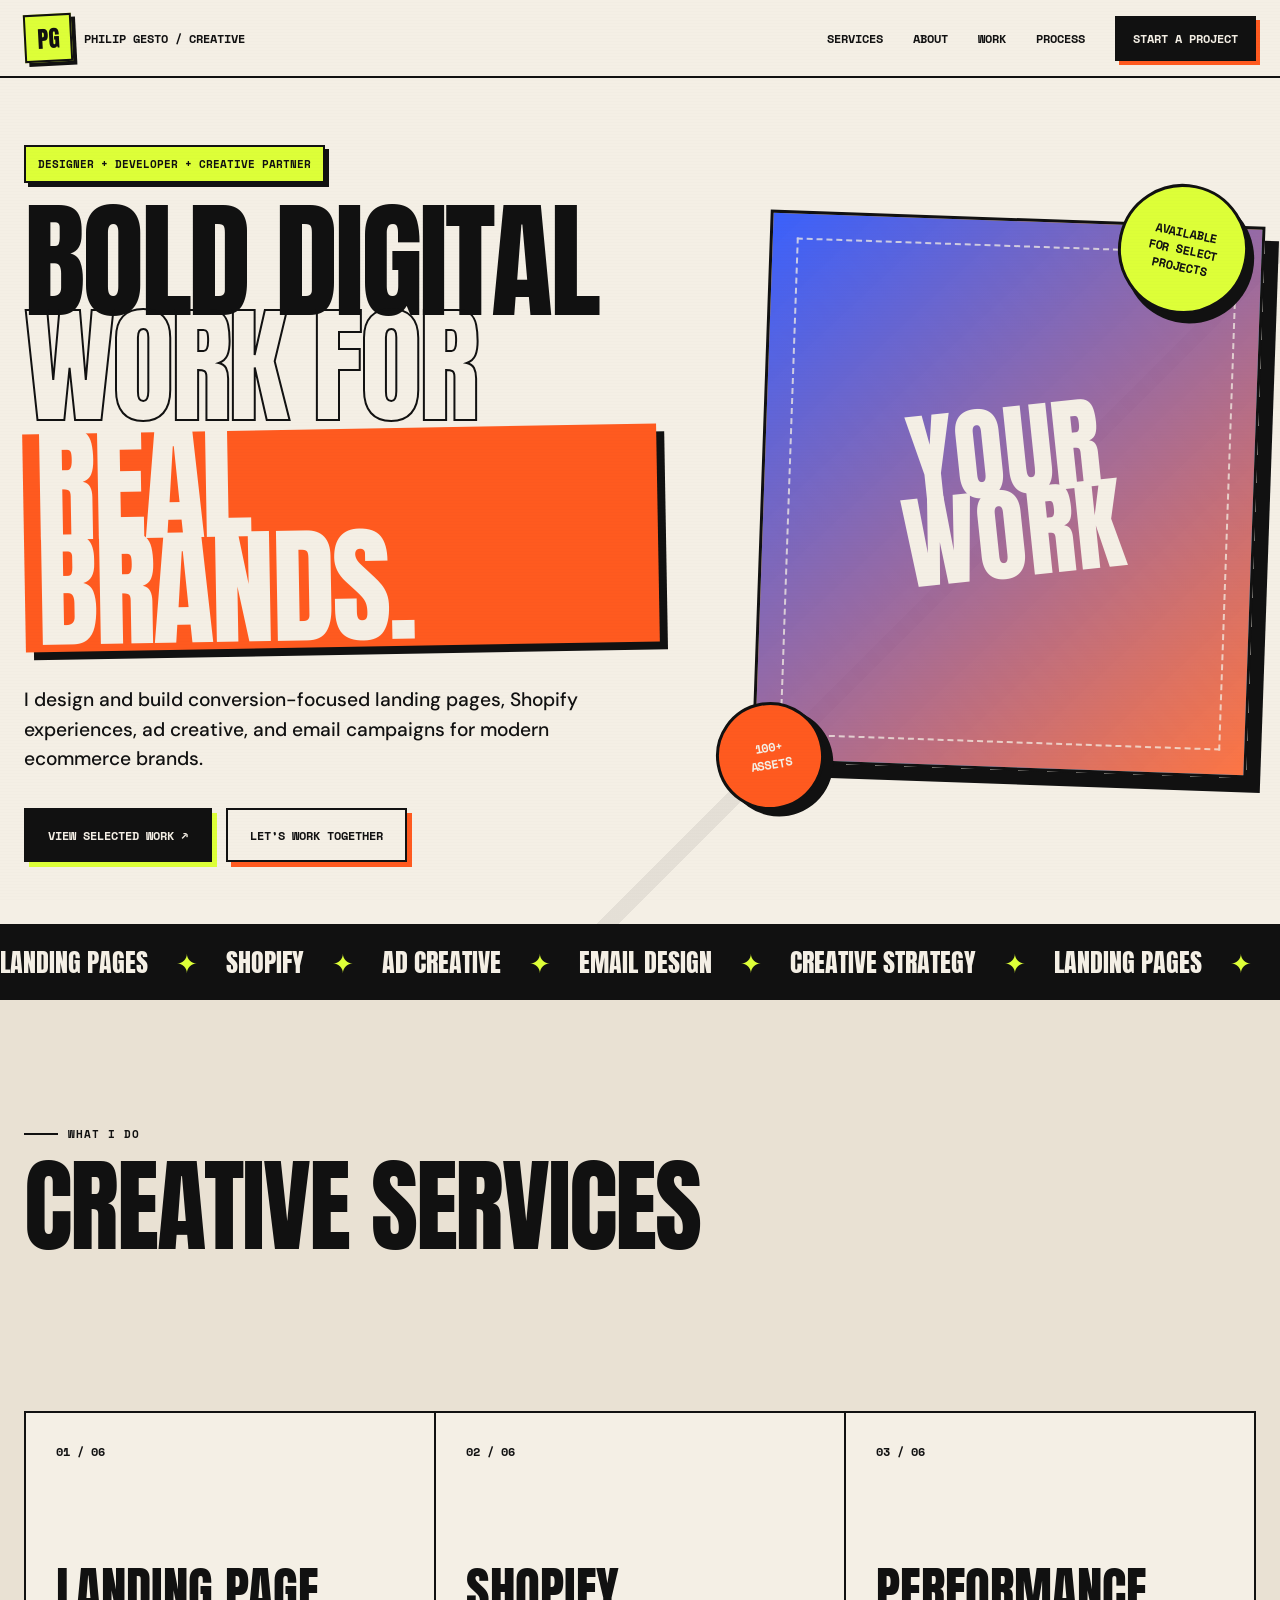
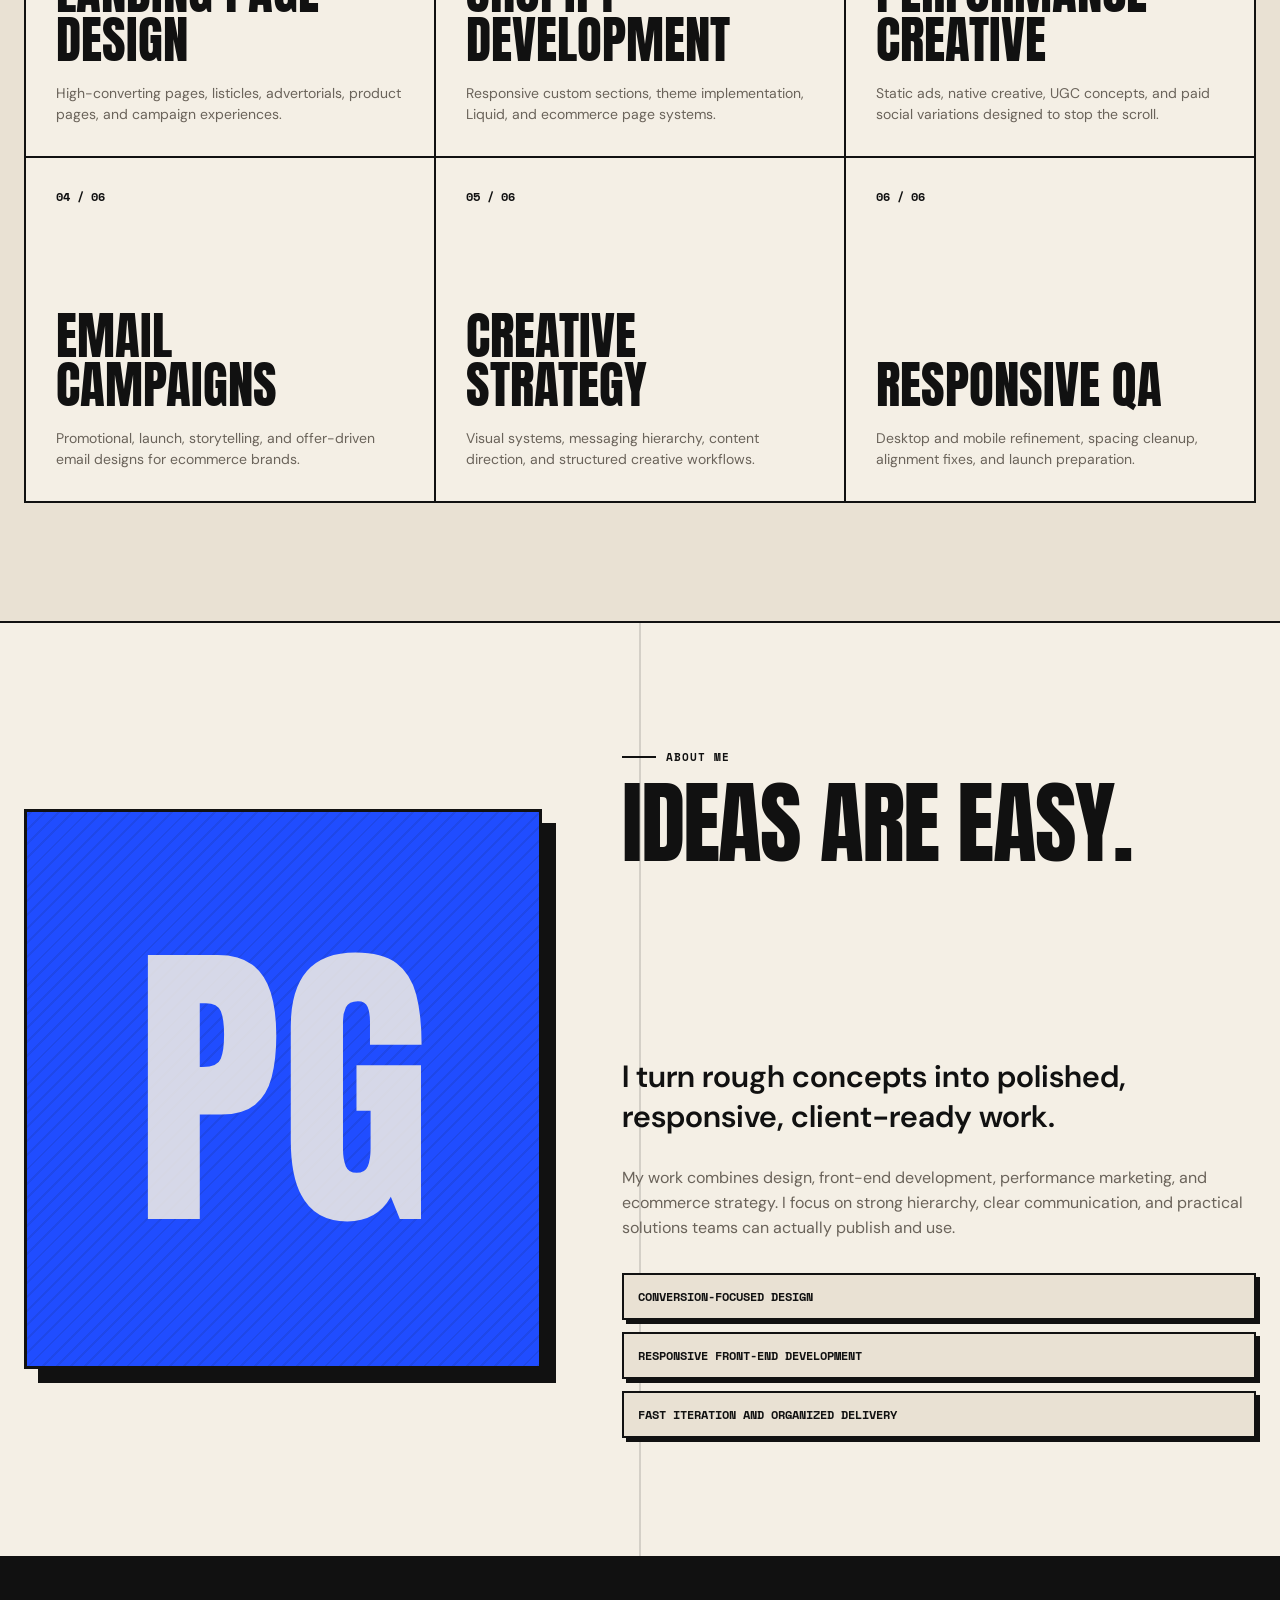
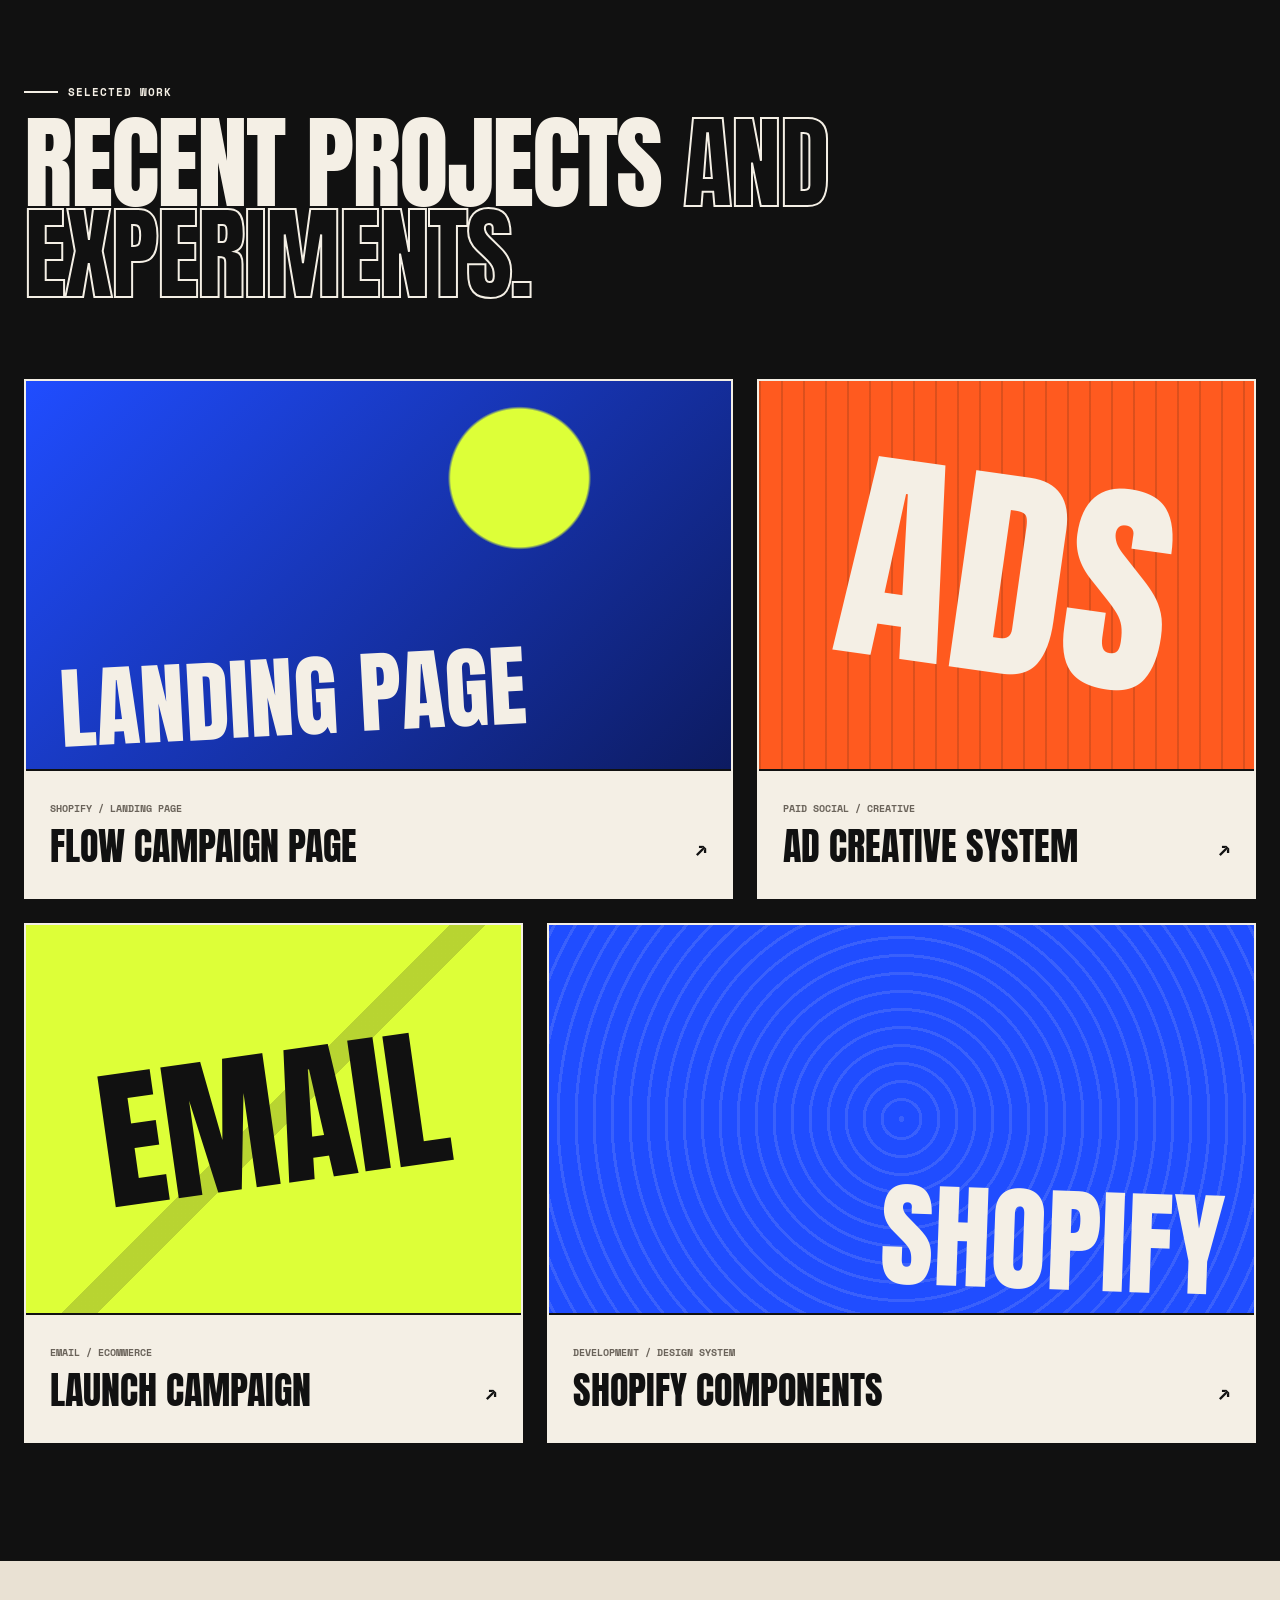
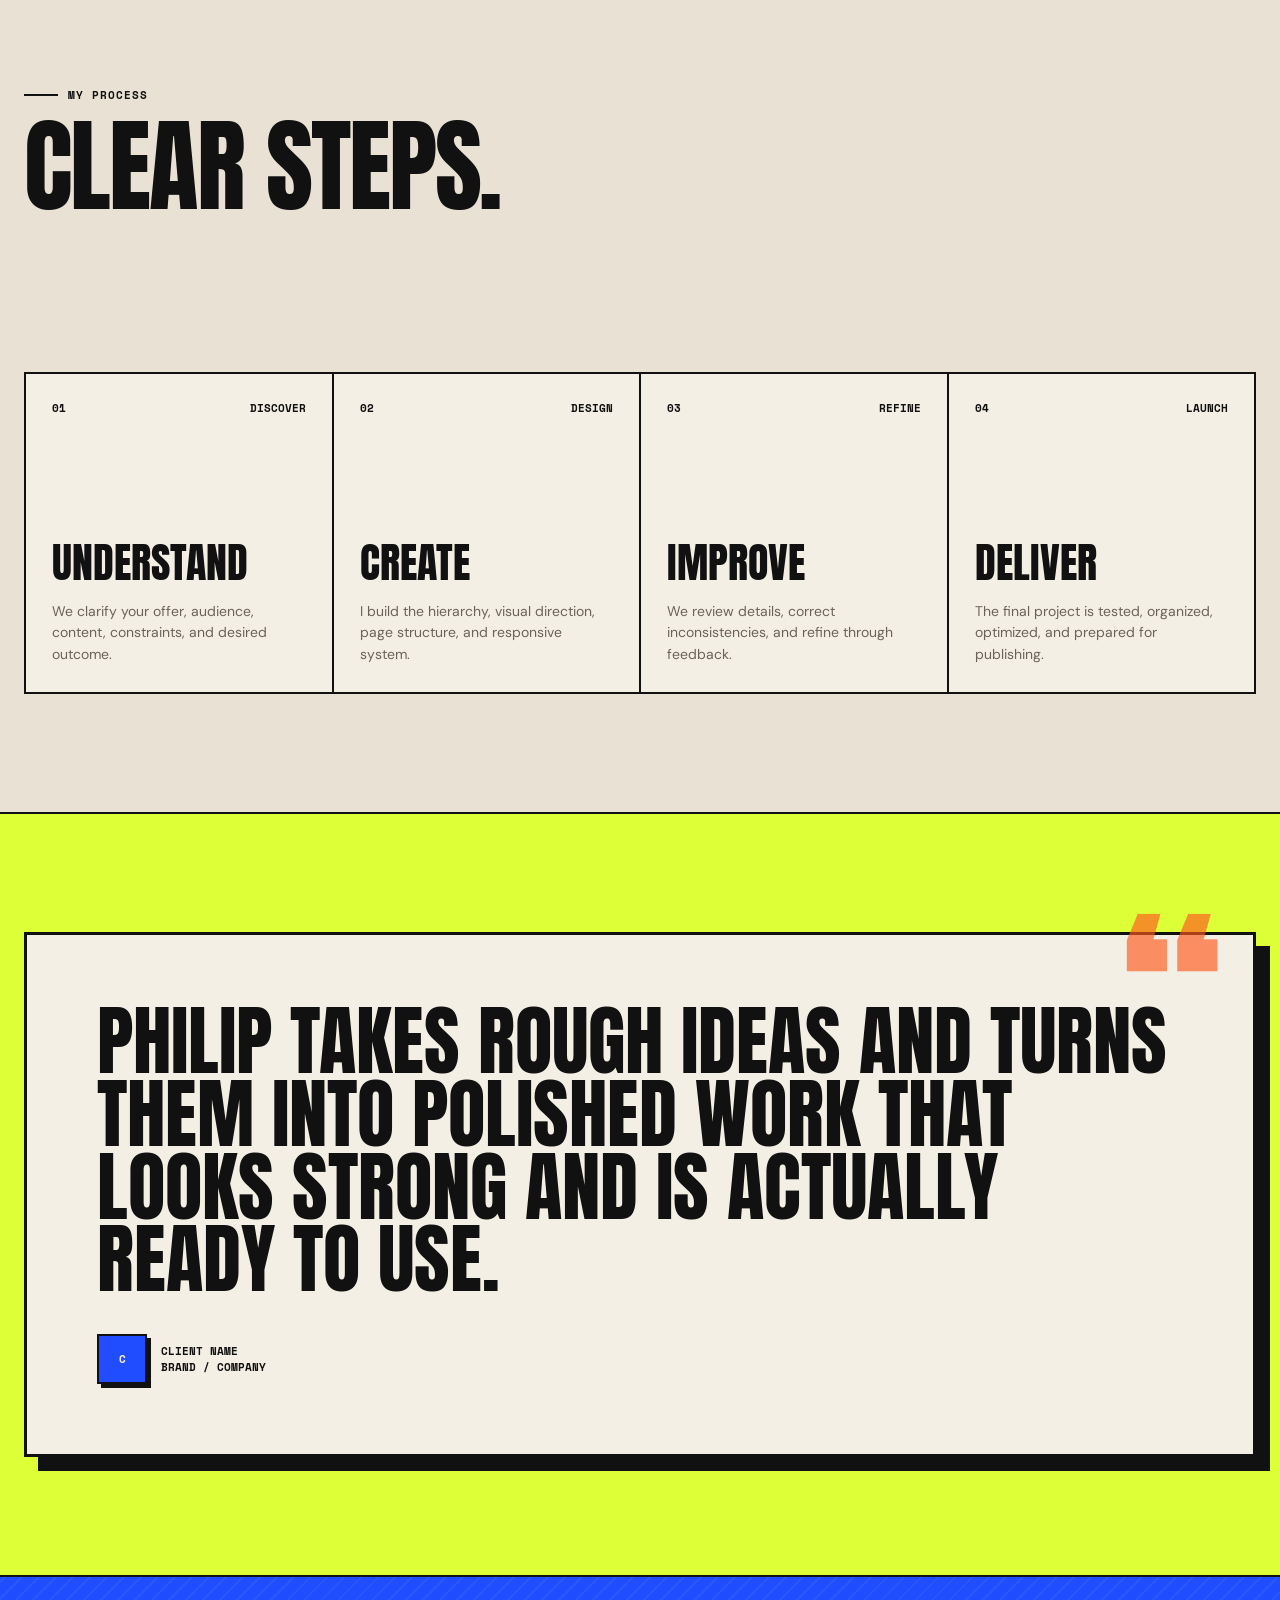
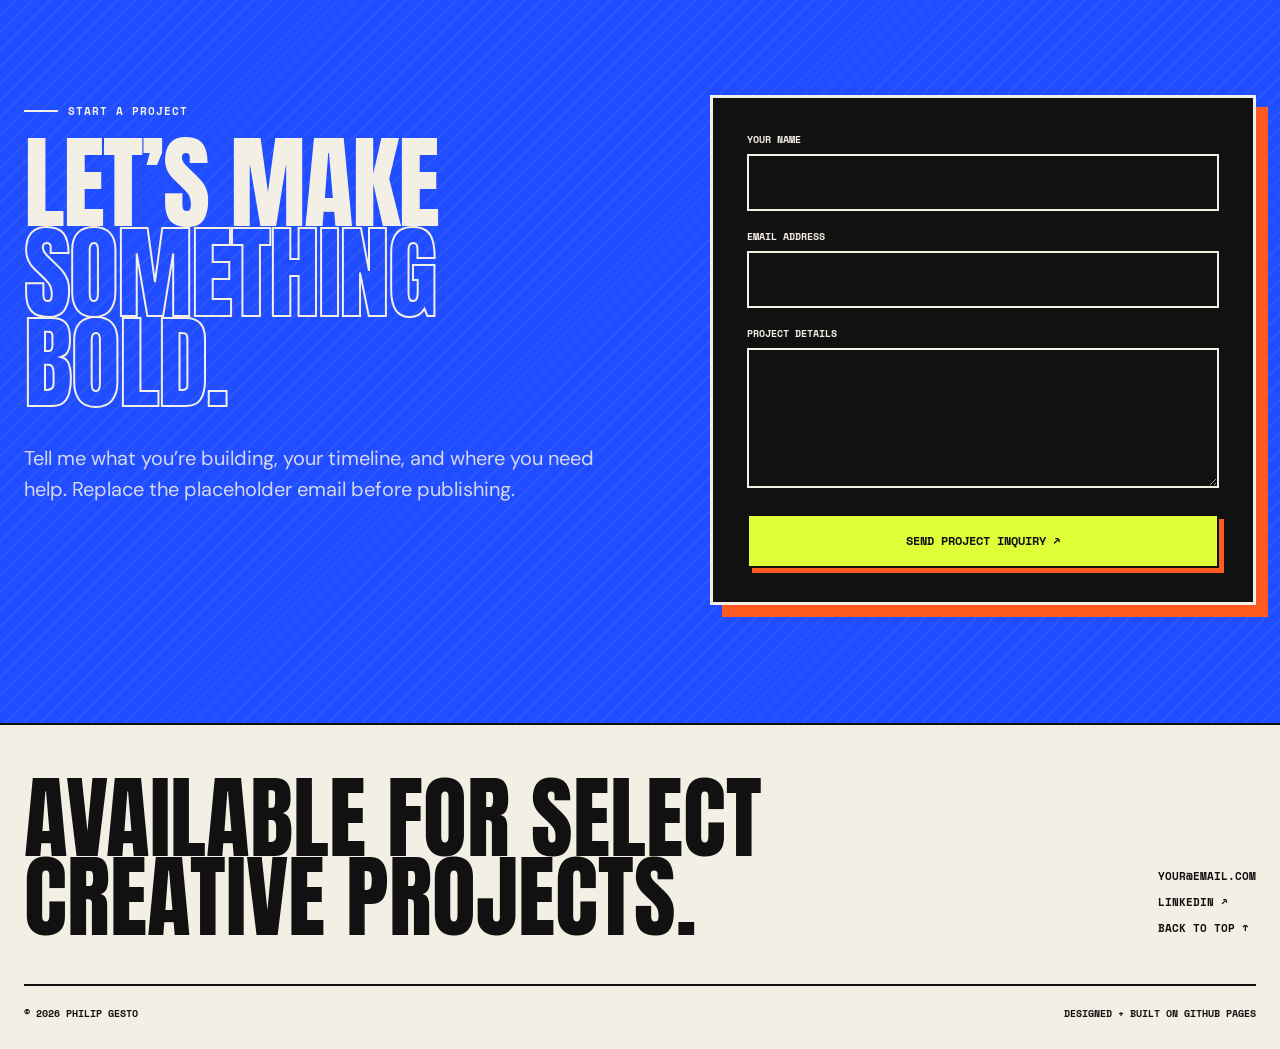
==== commit df0388b3: "Update index.html" ====
--- a/index.html
+++ b/index.html
@@ -1,2531 +1,128 @@
 <!DOCTYPE html>
 <html lang="en">
 <head>
-  <meta charset="UTF-8">
-
-  <meta
-    name="viewport"
-    content="width=device-width, initial-scale=1.0"
-  >
-
-  <meta
-    name="description"
-    content="Philip Gesto — Creative designer and landing page developer specializing in ecommerce websites, advertising creative, and conversion-focused design."
-  >
-
-  <title>Philip Gesto — Creative Designer & Developer</title>
-
-  <link rel="preconnect" href="https://fonts.googleapis.com">
-  <link rel="preconnect" href="https://fonts.gstatic.com" crossorigin>
-
-  <link
-    href="https://fonts.googleapis.com/css2?family=DM+Sans:wght@400;500;600;700&family=Playfair+Display:ital,wght@0,500;0,600;1,500&display=swap"
-    rel="stylesheet"
-  >
-
-  <style>
-    :root {
-      --background: #08090d;
-      --background-soft: #101118;
-      --surface: #151720;
-      --surface-light: #1d202b;
-      --text: #f8f5ee;
-      --text-soft: #b7b5ae;
-      --text-muted: #85858d;
-      --line: rgba(255, 255, 255, 0.12);
-      --line-strong: rgba(255, 255, 255, 0.24);
-      --accent: #d8ff76;
-      --accent-dark: #a8cd42;
-      --purple: #b6a8ff;
-      --pink: #ff94c8;
-      --blue: #84bdff;
-      --max-width: 1360px;
-      --header-height: 82px;
-      --serif: "Playfair Display", Georgia, serif;
-      --sans: "DM Sans", Arial, sans-serif;
-    }
-
-    * {
-      box-sizing: border-box;
-    }
-
-    html {
-      scroll-behavior: smooth;
-      scroll-padding-top: 100px;
-    }
-
-    body {
-      margin: 0;
-      overflow-x: hidden;
-      background:
-        radial-gradient(
-          circle at 78% 7%,
-          rgba(120, 100, 255, 0.14),
-          transparent 26%
-        ),
-        radial-gradient(
-          circle at 10% 28%,
-          rgba(216, 255, 118, 0.05),
-          transparent 24%
-        ),
-        var(--background);
-      color: var(--text);
-      font-family: var(--sans);
-      font-size: 16px;
-      line-height: 1.6;
-      -webkit-font-smoothing: antialiased;
-    }
-
-    body.menu-open {
-      overflow: hidden;
-    }
-
-    a {
-      color: inherit;
-      text-decoration: none;
-    }
-
-    button,
-    a {
-      -webkit-tap-highlight-color: transparent;
-    }
-
-    img {
-      display: block;
-      max-width: 100%;
-    }
-
-    .container {
-      width: min(calc(100% - 48px), var(--max-width));
-      margin-inline: auto;
-    }
-
-    .section {
-      position: relative;
-      padding: 130px 0;
-    }
-
-    .site-header {
-      position: fixed;
-      top: 0;
-      left: 0;
-      z-index: 100;
-      width: 100%;
-      border-bottom: 1px solid transparent;
-      transition:
-        background 0.25s ease,
-        border-color 0.25s ease,
-        backdrop-filter 0.25s ease;
-    }
-
-    .site-header.is-scrolled {
-      border-color: var(--line);
-      background: rgba(8, 9, 13, 0.82);
-      backdrop-filter: blur(18px);
-    }
-
-    .header-inner {
-      width: min(calc(100% - 48px), var(--max-width));
-      min-height: var(--header-height);
-      margin-inline: auto;
-      display: flex;
-      align-items: center;
-      justify-content: space-between;
-    }
-
-    .brand,
-    .footer-brand {
-      display: inline-flex;
-      align-items: center;
-      gap: 12px;
-    }
-
-    .brand-mark {
-      width: 42px;
-      height: 42px;
-      border: 1px solid var(--line-strong);
-      border-radius: 50%;
-      display: inline-flex;
-      align-items: center;
-      justify-content: center;
-      background: rgba(255, 255, 255, 0.04);
-      color: var(--accent);
-      font-size: 13px;
-      font-weight: 700;
-      letter-spacing: 0.04em;
-    }
-
-    .brand-text {
-      display: flex;
-      flex-direction: column;
-      font-weight: 600;
-      line-height: 1.1;
-    }
-
-    .brand-text small {
-      margin-top: 5px;
-      color: var(--text-muted);
-      font-size: 10px;
-      font-weight: 500;
-      letter-spacing: 0.12em;
-      text-transform: uppercase;
-    }
-
-    .site-navigation {
-      display: flex;
-      align-items: center;
-      gap: 34px;
-    }
-
-    .site-navigation a {
-      position: relative;
-      color: var(--text-soft);
-      font-size: 14px;
-      font-weight: 500;
-      transition: color 0.2s ease;
-    }
-
-    .site-navigation a:not(.nav-cta)::after {
-      content: "";
-      position: absolute;
-      left: 0;
-      bottom: -7px;
-      width: 100%;
-      height: 1px;
-      background: var(--accent);
-      transform: scaleX(0);
-      transform-origin: right;
-      transition: transform 0.25s ease;
-    }
-
-    .site-navigation a:hover {
-      color: var(--text);
-    }
-
-    .site-navigation a:hover::after {
-      transform: scaleX(1);
-      transform-origin: left;
-    }
-
-    .site-navigation .nav-cta {
-      padding: 11px 18px;
-      border: 1px solid var(--line-strong);
-      border-radius: 999px;
-      color: var(--text);
-    }
-
-    .site-navigation .nav-cta:hover {
-      border-color: var(--accent);
-      color: var(--accent);
-    }
-
-    .menu-toggle {
-      display: none;
-      width: 44px;
-      height: 44px;
-      padding: 0;
-      border: 1px solid var(--line);
-      border-radius: 50%;
-      background: transparent;
-      cursor: pointer;
-    }
-
-    .menu-toggle span {
-      width: 18px;
-      height: 1px;
-      margin: 5px auto;
-      display: block;
-      background: var(--text);
-      transition:
-        transform 0.25s ease,
-        opacity 0.25s ease;
-    }
-
-    .hero {
-      min-height: 100svh;
-      padding-top: 175px;
-      padding-bottom: 80px;
-      display: flex;
-      align-items: center;
-      overflow: hidden;
-    }
-
-    .hero-container {
-      position: relative;
-      z-index: 2;
-    }
-
-    .hero-eyebrow {
-      width: fit-content;
-      margin-bottom: 30px;
-      padding: 9px 14px;
-      border: 1px solid var(--line);
-      border-radius: 999px;
-      display: flex;
-      align-items: center;
-      gap: 9px;
-      background: rgba(255, 255, 255, 0.025);
-      color: var(--text-soft);
-      font-size: 12px;
-    }
-
-    .status-dot {
-      width: 7px;
-      height: 7px;
-      border-radius: 50%;
-      background: var(--accent);
-      box-shadow: 0 0 18px rgba(216, 255, 118, 0.7);
-    }
-
-    .hero-title {
-      max-width: 1180px;
-      margin: 0;
-      font-family: var(--serif);
-      font-size: clamp(62px, 8vw, 126px);
-      font-weight: 500;
-      line-height: 0.91;
-      letter-spacing: -0.055em;
-    }
-
-    .hero-title span {
-      display: block;
-      color: var(--accent);
-      font-style: italic;
-    }
-
-    .hero-bottom {
-      margin-top: 44px;
-      display: grid;
-      grid-template-columns: minmax(0, 540px) auto;
-      align-items: end;
-      justify-content: space-between;
-      gap: 40px;
-    }
-
-    .hero-description {
-      margin: 0;
-      color: var(--text-soft);
-      font-size: clamp(17px, 1.5vw, 21px);
-      line-height: 1.55;
-    }
-
-    .hero-actions,
-    .contact-actions {
-      display: flex;
-      align-items: center;
-      flex-wrap: wrap;
-      gap: 12px;
-    }
-
-    .button {
-      min-height: 54px;
-      padding: 0 22px;
-      border: 1px solid transparent;
-      border-radius: 999px;
-      display: inline-flex;
-      align-items: center;
-      justify-content: center;
-      gap: 12px;
-      font-size: 14px;
-      font-weight: 600;
-      transition:
-        transform 0.2s ease,
-        border-color 0.2s ease,
-        color 0.2s ease,
-        background 0.2s ease;
-    }
-
-    .button:hover {
-      transform: translateY(-3px);
-    }
-
-    .button-primary {
-      background: var(--accent);
-      color: #11130d;
-    }
-
-    .button-primary:hover {
-      background: #e6ffa5;
-    }
-
-    .button-secondary {
-      border-color: var(--line-strong);
-      color: var(--text);
-    }
-
-    .button-secondary:hover {
-      border-color: var(--accent);
-      color: var(--accent);
-    }
-
-    .hero-showcase {
-      position: relative;
-      margin-top: 90px;
-      padding: 0 70px;
-    }
-
-    .showcase-card {
-      border: 1px solid var(--line);
-      background: rgba(20, 22, 31, 0.84);
-      box-shadow: 0 30px 90px rgba(0, 0, 0, 0.4);
-      backdrop-filter: blur(15px);
-    }
-
-    .showcase-main {
-      max-width: 1030px;
-      margin-inline: auto;
-      border-radius: 24px;
-      overflow: hidden;
-      transform: perspective(1400px) rotateX(4deg);
-    }
-
-    .showcase-browser {
-      height: 52px;
-      padding: 0 20px;
-      border-bottom: 1px solid var(--line);
-      display: flex;
-      align-items: center;
-      gap: 8px;
-    }
-
-    .showcase-browser span {
-      width: 8px;
-      height: 8px;
-      border-radius: 50%;
-      background: var(--line-strong);
-    }
-
-    .showcase-content {
-      min-height: 440px;
-      padding: 64px;
-      background:
-        radial-gradient(
-          circle at 85% 10%,
-          rgba(182, 168, 255, 0.19),
-          transparent 27%
-        ),
-        linear-gradient(
-          135deg,
-          rgba(255, 255, 255, 0.025),
-          transparent
-        );
-    }
-
-    .showcase-label {
-      margin-bottom: 24px;
-      color: var(--accent);
-      font-size: 11px;
-      font-weight: 700;
-      letter-spacing: 0.15em;
-      text-transform: uppercase;
-    }
-
-    .showcase-content h2 {
-      max-width: 760px;
-      margin: 0;
-      font-family: var(--serif);
-      font-size: clamp(38px, 5vw, 72px);
-      font-weight: 500;
-      line-height: 1;
-      letter-spacing: -0.04em;
-    }
-
-    .showcase-mini-grid {
-      margin-top: 72px;
-      display: grid;
-      grid-template-columns: repeat(3, 1fr);
-      gap: 12px;
-    }
-
-    .showcase-mini-card {
-      min-height: 100px;
-      padding: 20px;
-      border: 1px solid var(--line);
-      border-radius: 14px;
-      display: flex;
-      flex-direction: column;
-      justify-content: space-between;
-      color: var(--text-soft);
-      font-size: 13px;
-    }
-
-    .showcase-mini-card span {
-      color: var(--accent);
-      font-size: 11px;
-    }
-
-    .showcase-floating {
-      position: absolute;
-      width: 210px;
-      min-height: 140px;
-      padding: 24px;
-      border-radius: 18px;
-      display: flex;
-      flex-direction: column;
-      justify-content: space-between;
-    }
-
-    .showcase-floating-top {
-      top: 70px;
-      right: 0;
-      transform: rotate(4deg);
-    }
-
-    .showcase-floating-bottom {
-      left: 0;
-      bottom: 50px;
-      transform: rotate(-4deg);
-    }
-
-    .floating-number {
-      color: var(--accent);
-      font-family: var(--serif);
-      font-size: 50px;
-      line-height: 1;
-    }
-
-    .floating-icon {
-      color: var(--purple);
-      font-size: 42px;
-    }
-
-    .floating-copy {
-      color: var(--text-soft);
-      font-size: 13px;
-      line-height: 1.4;
-    }
-
-    .hero-orbit {
-      position: absolute;
-      border: 1px solid rgba(255, 255, 255, 0.07);
-      border-radius: 50%;
-      pointer-events: none;
-    }
-
-    .orbit-one {
-      width: 680px;
-      height: 680px;
-      top: -210px;
-      right: -150px;
-    }
-
-    .orbit-two {
-      width: 900px;
-      height: 900px;
-      top: -330px;
-      right: -260px;
-    }
-
-    .hero-star {
-      position: absolute;
-      color: rgba(255, 255, 255, 0.24);
-      pointer-events: none;
-    }
-
-    .hero-star-one {
-      top: 160px;
-      right: 10%;
-      font-size: 28px;
-      animation: float 5s ease-in-out infinite;
-    }
-
-    .hero-star-two {
-      top: 42%;
-      left: 4%;
-      color: var(--accent);
-      font-size: 20px;
-      animation: float 6s ease-in-out infinite reverse;
-    }
-
-    .hero-star-three {
-      right: 5%;
-      bottom: 12%;
-      color: var(--purple);
-      font-size: 34px;
-      animation: float 7s ease-in-out infinite;
-    }
-
-    .client-strip {
-      border-top: 1px solid var(--line);
-      border-bottom: 1px solid var(--line);
-      overflow: hidden;
-    }
-
-    .marquee {
-      width: 100%;
-      overflow: hidden;
-    }
-
-    .marquee-track {
-      width: max-content;
-      padding: 22px 0;
-      display: flex;
-      align-items: center;
-      gap: 30px;
-      color: var(--text-soft);
-      font-size: 13px;
-      letter-spacing: 0.08em;
-      text-transform: uppercase;
-      animation: marquee 28s linear infinite;
-    }
-
-    .marquee-track span:nth-child(even) {
-      color: var(--accent);
-    }
-
-    .section-heading-grid {
-      display: grid;
-      grid-template-columns: 220px minmax(0, 1fr);
-      gap: 50px;
-    }
-
-    .section-kicker {
-      display: flex;
-      align-items: flex-start;
-      gap: 14px;
-      color: var(--text-muted);
-      font-size: 11px;
-      font-weight: 700;
-      letter-spacing: 0.12em;
-      text-transform: uppercase;
-    }
-
-    .section-kicker span {
-      color: var(--accent);
-    }
-
-    .section-title {
-      max-width: 930px;
-      margin: 0;
-      font-family: var(--serif);
-      font-size: clamp(48px, 6vw, 84px);
-      font-weight: 500;
-      line-height: 0.98;
-      letter-spacing: -0.045em;
-    }
-
-    .section-title em {
-      color: var(--accent);
-      font-weight: 500;
-    }
-
-    .about-copy-grid {
-      margin-top: 50px;
-      display: grid;
-      grid-template-columns: 1.15fr 0.85fr;
-      gap: 80px;
-    }
-
-    .large-copy {
-      margin: 0;
-      font-size: clamp(22px, 2.2vw, 31px);
-      line-height: 1.4;
-    }
-
-    .body-copy {
-      color: var(--text-soft);
-    }
-
-    .body-copy p {
-      margin: 0 0 22px;
-    }
-
-    .about-cards {
-      margin-top: 100px;
-      display: grid;
-      grid-template-columns: repeat(3, 1fr);
-      border-top: 1px solid var(--line);
-      border-left: 1px solid var(--line);
-    }
-
-    .about-card {
-      min-height: 310px;
-      padding: 34px;
-      border-right: 1px solid var(--line);
-      border-bottom: 1px solid var(--line);
-      background: rgba(255, 255, 255, 0.015);
-      transition:
-        background 0.25s ease,
-        transform 0.25s ease;
-    }
-
-    .about-card:hover {
-      background: rgba(255, 255, 255, 0.04);
-      transform: translateY(-5px);
-    }
-
-    .about-card-number {
-      color: var(--accent);
-      font-size: 11px;
-    }
-
-    .about-card h3 {
-      margin: 95px 0 18px;
-      font-family: var(--serif);
-      font-size: 32px;
-      font-weight: 500;
-    }
-
-    .about-card p {
-      margin: 0;
-      color: var(--text-soft);
-      font-size: 14px;
-    }
-
-    .services {
-      background: var(--background-soft);
-    }
-
-    .services-list {
-      margin-top: 90px;
-      border-top: 1px solid var(--line);
-    }
-
-    .service-row {
-      min-height: 170px;
-      padding: 32px 12px;
-      border-bottom: 1px solid var(--line);
-      display: grid;
-      grid-template-columns: 70px 1fr 1.1fr 50px;
-      align-items: center;
-      gap: 30px;
-      transition:
-        background 0.25s ease,
-        padding 0.25s ease;
-    }
-
-    .service-row:hover {
-      padding-left: 24px;
-      padding-right: 24px;
-      background: rgba(255, 255, 255, 0.025);
-    }
-
-    .service-number {
-      color: var(--accent);
-      font-size: 11px;
-    }
-
-    .service-name h3 {
-      margin: 0;
-      font-family: var(--serif);
-      font-size: clamp(25px, 2.5vw, 38px);
-      font-weight: 500;
-      line-height: 1.1;
-    }
-
-    .service-name span {
-      margin-top: 9px;
-      display: block;
-      color: var(--text-muted);
-      font-size: 12px;
-    }
-
-    .service-row p {
-      margin: 0;
-      color: var(--text-soft);
-      font-size: 14px;
-    }
-
-    .service-arrow {
-      color: var(--text-muted);
-      font-size: 20px;
-      transition:
-        color 0.2s ease,
-        transform 0.2s ease;
-    }
-
-    .service-row:hover .service-arrow {
-      color: var(--accent);
-      transform: translate(3px, -3px);
-    }
-
-    .work-heading {
-      display: grid;
-      grid-template-columns: minmax(0, 1fr) 330px;
-      align-items: end;
-      gap: 60px;
-    }
-
-    .work-heading .section-title {
-      margin-top: 30px;
-    }
-
-    .work-intro {
-      margin: 0 0 8px;
-      color: var(--text-soft);
-      font-size: 14px;
-    }
-
-    .project-grid {
-      margin-top: 90px;
-      display: grid;
-      grid-template-columns: repeat(2, minmax(0, 1fr));
-      gap: 70px 24px;
-    }
-
-    .project-card {
-      min-width: 0;
-    }
-
-    .project-large,
-    .project-wide {
-      grid-column: 1 / -1;
-    }
-
-    .project-card a {
-      display: block;
-    }
-
-    .project-visual {
-      position: relative;
-      min-height: 540px;
-      padding: 40px;
-      border-radius: 22px;
-      overflow: hidden;
-      transition: transform 0.35s ease;
-    }
-
-    .project-card:hover .project-visual {
-      transform: translateY(-8px);
-    }
-
-    .project-visual-one {
-      min-height: 680px;
-      display: flex;
-      align-items: center;
-      justify-content: center;
-      background:
-        radial-gradient(
-          circle at 80% 20%,
-          rgba(216, 255, 118, 0.26),
-          transparent 25%
-        ),
-        linear-gradient(135deg, #3733a0, #202058);
-    }
-
-    .mock-browser {
-      width: min(100%, 1040px);
-      border: 1px solid rgba(255, 255, 255, 0.25);
-      border-radius: 18px;
-      overflow: hidden;
-      background: #f3f1e9;
-      box-shadow: 0 35px 80px rgba(0, 0, 0, 0.35);
-    }
-
-    .mock-browser-bar {
-      height: 45px;
-      padding: 0 16px;
-      display: flex;
-      align-items: center;
-      gap: 7px;
-      background: #141414;
-    }
-
-    .mock-browser-bar span {
-      width: 7px;
-      height: 7px;
-      border-radius: 50%;
-      background: rgba(255, 255, 255, 0.4);
-    }
-
-    .mock-layout {
-      min-height: 460px;
-      padding: 55px;
-      display: grid;
-      grid-template-columns: 1.3fr 0.7fr;
-      align-items: center;
-      gap: 40px;
-      color: #101010;
-    }
-
-    .mock-copy span {
-      color: #3352af;
-      font-size: 11px;
-      font-weight: 700;
-      letter-spacing: 0.1em;
-    }
-
-    .mock-copy strong {
-      max-width: 560px;
-      margin: 18px 0 28px;
-      display: block;
-      font-family: var(--serif);
-      font-size: clamp(38px, 4vw, 65px);
-      line-height: 0.98;
-    }
-
-    .mock-copy i {
-      width: 80%;
-      height: 8px;
-      margin: 12px 0;
-      border-radius: 999px;
-      display: block;
-      background: #d5d2c9;
-    }
-
-    .mock-copy i:last-child {
-      width: 55%;
-    }
-
-    .mock-product {
-      display: flex;
-      justify-content: center;
-    }
-
-    .mock-circle {
-      width: 230px;
-      height: 230px;
-      border: 12px solid #d7dad3;
-      border-radius: 50%;
-      display: flex;
-      align-items: center;
-      justify-content: center;
-      background: #ffffff;
-      color: #137b3c;
-      font-size: 44px;
-      font-weight: 700;
-      box-shadow: 0 25px 35px rgba(0, 0, 0, 0.16);
-      transform: rotate(-8deg);
-    }
-
-    .project-visual-two {
-      background:
-        radial-gradient(
-          circle at 20% 15%,
-          rgba(255, 148, 200, 0.35),
-          transparent 27%
-        ),
-        linear-gradient(145deg, #462155, #15111c);
-    }
-
-    .ad-card {
-      position: absolute;
-      border: 1px solid rgba(255, 255, 255, 0.22);
-      border-radius: 18px;
-      background: rgba(15, 13, 20, 0.72);
-      box-shadow: 0 25px 50px rgba(0, 0, 0, 0.35);
-      backdrop-filter: blur(10px);
-    }
-
-    .ad-card-one {
-      top: 50px;
-      left: 50px;
-      width: 58%;
-      min-height: 300px;
-      padding: 30px;
-      transform: rotate(-5deg);
-    }
-
-    .ad-card-one span {
-      color: var(--pink);
-      font-size: 10px;
-      letter-spacing: 0.12em;
-    }
-
-    .ad-card-one strong {
-      margin-top: 120px;
-      display: block;
-      font-family: var(--serif);
-      font-size: 35px;
-      line-height: 1.05;
-    }
-
-    .ad-card-two {
-      right: 30px;
-      bottom: 55px;
-      width: 46%;
-      min-height: 270px;
-      padding: 25px;
-      transform: rotate(6deg);
-    }
-
-    .ad-orb {
-      width: 110px;
-      height: 110px;
-      margin: 20px auto 30px;
-      border-radius: 50%;
-      background:
-        radial-gradient(
-          circle at 35% 30%,
-          #ffffff,
-          #d8ff76 22%,
-          #5e7b1c 60%,
-          #222b0e
-        );
-      box-shadow: 0 0 50px rgba(216, 255, 118, 0.35);
-    }
-
-    .ad-card-two strong {
-      display: block;
-      text-align: center;
-      font-family: var(--serif);
-      font-size: 26px;
-    }
-
-    .ad-card-three {
-      left: 80px;
-      bottom: 38px;
-      padding: 15px 20px;
-      display: flex;
-      gap: 18px;
-      transform: rotate(-3deg);
-      color: var(--text-soft);
-      font-size: 11px;
-    }
-
-    .project-visual-three {
-      display: flex;
-      align-items: center;
-      justify-content: center;
-      background:
-        radial-gradient(
-          circle at 80% 18%,
-          rgba(132, 189, 255, 0.3),
-          transparent 26%
-        ),
-        linear-gradient(145deg, #183a5a, #0d1824);
-    }
-
-    .email-frame {
-      width: min(80%, 380px);
-      min-height: 460px;
-      padding: 32px;
-      border-radius: 8px;
-      background: #f1eee6;
-      color: #111111;
-      box-shadow: 0 30px 65px rgba(0, 0, 0, 0.35);
-      transform: rotate(3deg);
-    }
-
-    .email-logo {
-      text-align: center;
-      font-size: 22px;
-      font-weight: 700;
-    }
-
-    .email-hero {
-      height: 190px;
-      margin: 25px 0;
-      background:
-        radial-gradient(
-          circle at center,
-          #d8ff76 0 20%,
-          transparent 21%
-        ),
-        linear-gradient(135deg, #2d3792, #191a3d);
-    }
-
-    .email-frame strong {
-      display: block;
-      font-family: var(--serif);
-      font-size: 27px;
-      line-height: 1.1;
-    }
-
-    .email-button {
-      width: 130px;
-      height: 38px;
-      margin-top: 28px;
-      border-radius: 4px;
-      background: #111111;
-    }
-
-    .project-visual-four {
-      min-height: 520px;
-      display: grid;
-      grid-template-columns: 0.8fr 1.2fr;
-      align-items: center;
-      gap: 80px;
-      background:
-        radial-gradient(
-          circle at 80% 10%,
-          rgba(182, 168, 255, 0.3),
-          transparent 28%
-        ),
-        linear-gradient(135deg, #201943, #11101b);
-    }
-
-    .wide-copy span {
-      color: var(--purple);
-      font-size: 10px;
-      font-weight: 700;
-      letter-spacing: 0.15em;
-    }
-
-    .wide-copy strong {
-      margin: 20px 0;
-      display: block;
-      font-family: var(--serif);
-      font-size: clamp(42px, 4.5vw, 68px);
-      line-height: 0.98;
-    }
-
-    .wide-copy p {
-      max-width: 420px;
-      color: var(--text-soft);
-    }
-
-    .wide-components {
-      display: grid;
-      grid-template-columns: 0.8fr 1.2fr;
-      grid-template-rows: 180px 180px;
-      gap: 16px;
-      transform: rotate(3deg);
-    }
-
-    .wide-components div {
-      border: 1px solid rgba(255, 255, 255, 0.18);
-      border-radius: 18px;
-      background: rgba(255, 255, 255, 0.055);
-      box-shadow: 0 25px 45px rgba(0, 0, 0, 0.28);
-    }
-
-    .wide-components div:nth-child(2) {
-      grid-row: span 2;
-    }
-
-    .project-meta {
-      padding: 24px 4px 0;
-      display: flex;
-      align-items: flex-end;
-      justify-content: space-between;
-      gap: 24px;
-    }
-
-    .project-meta span {
-      color: var(--text-muted);
-      font-size: 11px;
-      letter-spacing: 0.08em;
-      text-transform: uppercase;
-    }
-
-    .project-meta h3 {
-      margin: 8px 0 0;
-      font-family: var(--serif);
-      font-size: 30px;
-      font-weight: 500;
-      line-height: 1.1;
-    }
-
-    .project-meta .project-link {
-      color: var(--text-soft);
-      white-space: nowrap;
-      transition: color 0.2s ease;
-    }
-
-    .project-card:hover .project-link {
-      color: var(--accent);
-    }
-
-    .process {
-      background: var(--background-soft);
-    }
-
-    .process-grid {
-      margin-top: 90px;
-      display: grid;
-      grid-template-columns: repeat(4, 1fr);
-      border-top: 1px solid var(--line);
-      border-left: 1px solid var(--line);
-    }
-
-    .process-card {
-      min-height: 390px;
-      padding: 30px;
-      border-right: 1px solid var(--line);
-      border-bottom: 1px solid var(--line);
-      display: flex;
-      flex-direction: column;
-    }
-
-    .process-top {
-      display: flex;
-      align-items: center;
-      justify-content: space-between;
-      color: var(--text-muted);
-      font-size: 10px;
-      letter-spacing: 0.1em;
-      text-transform: uppercase;
-    }
-
-    .process-top span:first-child {
-      color: var(--accent);
-    }
-
-    .process-card h3 {
-      margin: auto 0 20px;
-      font-family: var(--serif);
-      font-size: 29px;
-      font-weight: 500;
-    }
-
-    .process-card p {
-      margin: 0;
-      color: var(--text-soft);
-      font-size: 14px;
-    }
-
-    .testimonial-card {
-      position: relative;
-      padding: 80px;
-      border: 1px solid var(--line);
-      border-radius: 24px;
-      overflow: hidden;
-      background:
-        radial-gradient(
-          circle at 90% 20%,
-          rgba(216, 255, 118, 0.13),
-          transparent 30%
-        ),
-        var(--surface);
-    }
-
-    .quote-mark {
-      position: absolute;
-      top: 15px;
-      right: 60px;
-      color: rgba(216, 255, 118, 0.2);
-      font-family: var(--serif);
-      font-size: 190px;
-      line-height: 1;
-    }
-
-    .testimonial-card blockquote {
-      position: relative;
-      z-index: 1;
-      max-width: 1000px;
-      margin: 0;
-      font-family: var(--serif);
-      font-size: clamp(32px, 4.3vw, 62px);
-      line-height: 1.1;
-      letter-spacing: -0.03em;
-    }
-
-    .testimonial-person {
-      position: relative;
-      z-index: 1;
-      margin-top: 50px;
-      display: flex;
-      align-items: center;
-      gap: 14px;
-    }
-
-    .testimonial-avatar {
-      width: 48px;
-      height: 48px;
-      border-radius: 50%;
-      display: flex;
-      align-items: center;
-      justify-content: center;
-      background: var(--accent);
-      color: var(--background);
-      font-weight: 700;
-    }
-
-    .testimonial-person div:last-child {
-      display: flex;
-      flex-direction: column;
-    }
-
-    .testimonial-person strong {
-      font-size: 14px;
-    }
-
-    .testimonial-person span {
-      color: var(--text-muted);
-      font-size: 12px;
-    }
-
-    .contact {
-      min-height: 720px;
-      display: flex;
-      align-items: center;
-      overflow: hidden;
-      background: #171449;
-    }
-
-    .contact-container {
-      position: relative;
-      z-index: 2;
-      text-align: center;
-    }
-
-    .contact-kicker {
-      margin-bottom: 30px;
-      color: var(--accent);
-      font-size: 11px;
-      font-weight: 700;
-      letter-spacing: 0.15em;
-      text-transform: uppercase;
-    }
-
-    .contact-title {
-      max-width: 1100px;
-      margin: 0 auto;
-      font-family: var(--serif);
-      font-size: clamp(58px, 8vw, 120px);
-      font-weight: 500;
-      line-height: 0.92;
-      letter-spacing: -0.055em;
-    }
-
-    .contact-title em {
-      display: block;
-      color: var(--accent);
-      font-weight: 500;
-    }
-
-    .contact-copy {
-      max-width: 600px;
-      margin: 36px auto 0;
-      color: rgba(255, 255, 255, 0.72);
-      font-size: 18px;
-    }
-
-    .contact-actions {
-      margin-top: 42px;
-      justify-content: center;
-    }
-
-    .button-light {
-      background: var(--text);
-      color: var(--background);
-    }
-
-    .button-outline-light {
-      border-color: rgba(255, 255, 255, 0.4);
-      color: var(--text);
-    }
-
-    .contact-glow {
-      position: absolute;
-      width: 800px;
-      height: 800px;
-      top: -300px;
-      left: 50%;
-      border-radius: 50%;
-      background: rgba(137, 115, 255, 0.26);
-      filter: blur(100px);
-      transform: translateX(-50%);
-    }
-
-    .site-footer {
-      padding: 70px 0 30px;
-      background: #08090d;
-    }
-
-    .footer-inner {
-      display: grid;
-      grid-template-columns: 1fr 1fr auto;
-      align-items: start;
-      gap: 40px;
-    }
-
-    .footer-brand {
-      font-weight: 600;
-    }
-
-    .footer-inner > p {
-      max-width: 400px;
-      margin: 10px 0 0;
-      color: var(--text-soft);
-      font-size: 14px;
-    }
-
-    .footer-links {
-      display: flex;
-      flex-direction: column;
-      gap: 10px;
-      color: var(--text-soft);
-      font-size: 13px;
-    }
-
-    .footer-links a:hover,
-    .footer-bottom a:hover {
-      color: var(--accent);
-    }
-
-    .footer-bottom {
-      grid-column: 1 / -1;
-      margin-top: 55px;
-      padding-top: 25px;
-      border-top: 1px solid var(--line);
-      display: flex;
-      align-items: center;
-      justify-content: space-between;
-      color: var(--text-muted);
-      font-size: 11px;
-      letter-spacing: 0.06em;
-      text-transform: uppercase;
-    }
-
-    .reveal {
-      opacity: 0;
-      transform: translateY(28px);
-      transition:
-        opacity 0.75s ease,
-        transform 0.75s ease;
-    }
-
-    .reveal.is-visible {
-      opacity: 1;
-      transform: translateY(0);
-    }
-
-    @keyframes marquee {
-      from {
-        transform: translateX(0);
-      }
-
-      to {
-        transform: translateX(-50%);
-      }
-    }
-
-    @keyframes float {
-      0%,
-      100% {
-        transform: translateY(0) rotate(0deg);
-      }
-
-      50% {
-        transform: translateY(-18px) rotate(8deg);
-      }
-    }
-
-    @media (max-width: 1100px) {
-      .hero-showcase {
-        padding: 0;
-      }
-
-      .showcase-floating {
-        display: none;
-      }
-
-      .section-heading-grid {
-        grid-template-columns: 160px minmax(0, 1fr);
-      }
-
-      .process-grid {
-        grid-template-columns: repeat(2, 1fr);
-      }
-
-      .service-row {
-        grid-template-columns: 50px 1fr 1fr 30px;
-      }
-    }
-
-    @media (max-width: 900px) {
-      :root {
-        --header-height: 72px;
-      }
-
-      .site-navigation {
-        position: fixed;
-        inset: var(--header-height) 0 auto 0;
-        min-height: calc(100svh - var(--header-height));
-        padding: 45px 24px;
-        display: flex;
-        flex-direction: column;
-        align-items: flex-start;
-        gap: 26px;
-        background: rgba(8, 9, 13, 0.98);
-        transform: translateX(100%);
-        transition: transform 0.3s ease;
-      }
-
-      .site-navigation.is-open {
-        transform: translateX(0);
-      }
-
-      .site-navigation a {
-        font-family: var(--serif);
-        font-size: 36px;
-      }
-
-      .site-navigation .nav-cta {
-        padding: 0;
-        border: 0;
-      }
-
-      .menu-toggle {
-        display: block;
-      }
-
-      .menu-toggle.is-active span:first-child {
-        transform: translateY(3px) rotate(45deg);
-      }
-
-      .menu-toggle.is-active span:last-child {
-        transform: translateY(-3px) rotate(-45deg);
-      }
-
-      .hero {
-        padding-top: 145px;
-      }
-
-      .hero-bottom {
-        grid-template-columns: 1fr;
-        align-items: start;
-      }
-
-      .showcase-content {
-        min-height: 390px;
-        padding: 45px 32px;
-      }
-
-      .section-heading-grid {
-        grid-template-columns: 1fr;
-        gap: 30px;
-      }
-
-      .about-copy-grid {
-        grid-template-columns: 1fr;
-        gap: 35px;
-      }
-
-      .about-cards {
-        grid-template-columns: 1fr;
-      }
-
-      .work-heading {
-        grid-template-columns: 1fr;
-      }
-
-      .project-grid {
-        grid-template-columns: 1fr;
-      }
-
-      .project-large,
-      .project-wide {
-        grid-column: auto;
-      }
-
-      .project-visual-four {
-        grid-template-columns: 1fr;
-        gap: 50px;
-      }
-
-      .service-row {
-        grid-template-columns: 45px 1fr 30px;
-      }
-
-      .service-row p {
-        grid-column: 2 / 3;
-      }
-
-      .footer-inner {
-        grid-template-columns: 1fr 1fr;
-      }
-    }
-
-    @media (max-width: 680px) {
-      .container,
-      .header-inner {
-        width: min(calc(100% - 32px), var(--max-width));
-      }
-
-      .section {
-        padding: 95px 0;
-      }
-
-      .brand-text small {
-        display: none;
-      }
-
-      .hero {
-        min-height: auto;
-        padding-top: 125px;
-        padding-bottom: 70px;
-      }
-
-      .hero-title {
-        font-size: clamp(50px, 15vw, 74px);
-        line-height: 0.94;
-      }
-
-      .hero-bottom {
-        margin-top: 32px;
-      }
-
-      .hero-actions {
-        width: 100%;
-        align-items: stretch;
-      }
-
-      .hero-actions .button {
-        flex: 1 1 100%;
-      }
-
-      .hero-showcase {
-        margin-top: 60px;
-      }
-
-      .showcase-main {
-        border-radius: 16px;
-        transform: none;
-      }
-
-      .showcase-content {
-        min-height: 470px;
-        padding: 34px 22px;
-      }
-
-      .showcase-mini-grid {
-        grid-template-columns: 1fr;
-        gap: 8px;
-        margin-top: 50px;
-      }
-
-      .section-title {
-        font-size: clamp(43px, 13vw, 65px);
-      }
-
-      .about-cards {
-        margin-top: 65px;
-      }
-
-      .services-list {
-        margin-top: 60px;
-      }
-
-      .service-row {
-        min-height: 0;
-        padding: 28px 4px;
-        grid-template-columns: 34px 1fr 24px;
-        gap: 18px;
-      }
-
-      .service-row p {
-        grid-column: 2 / 4;
-      }
-
-      .service-name h3 {
-        font-size: 28px;
-      }
-
-      .project-grid {
-        margin-top: 60px;
-        gap: 55px;
-      }
-
-      .project-visual {
-        min-height: 430px;
-        padding: 22px;
-        border-radius: 16px;
-      }
-
-      .project-visual-one {
-        min-height: 450px;
-      }
-
-      .mock-layout {
-        min-height: 360px;
-        padding: 28px 22px;
-        grid-template-columns: 1fr;
-      }
-
-      .mock-product {
-        display: none;
-      }
-
-      .mock-copy strong {
-        font-size: 40px;
-      }
-
-      .ad-card-one {
-        top: 35px;
-        left: 25px;
-        width: 70%;
-        min-height: 250px;
-        padding: 22px;
-      }
-
-      .ad-card-one strong {
-        margin-top: 95px;
-        font-size: 28px;
-      }
-
-      .ad-card-two {
-        right: 18px;
-        bottom: 45px;
-        width: 56%;
-        min-height: 220px;
-      }
-
-      .ad-orb {
-        width: 80px;
-        height: 80px;
-      }
-
-      .ad-card-three {
-        left: 30px;
-        bottom: 22px;
-      }
-
-      .email-frame {
-        width: 90%;
-      }
-
-      .project-visual-four {
-        min-height: 620px;
-        align-content: center;
-      }
-
-      .wide-copy strong {
-        font-size: 44px;
-      }
-
-      .wide-components {
-        grid-template-rows: 130px 130px;
-        gap: 10px;
-      }
-
-      .project-meta {
-        align-items: flex-start;
-        flex-direction: column;
-      }
-
-      .process-grid {
-        grid-template-columns: 1fr;
-      }
-
-      .process-card {
-        min-height: 280px;
-      }
-
-      .testimonial-card {
-        padding: 48px 26px;
-      }
-
-      .quote-mark {
-        right: 20px;
-        font-size: 130px;
-      }
-
-      .contact {
-        min-height: 650px;
-      }
-
-      .contact-title {
-        font-size: clamp(52px, 16vw, 76px);
-      }
-
-      .contact-actions {
-        align-items: stretch;
-      }
-
-      .contact-actions .button {
-        flex: 1 1 100%;
-      }
-
-      .footer-inner {
-        grid-template-columns: 1fr;
-      }
-
-      .footer-links {
-        align-items: flex-start;
-      }
-
-      .footer-bottom {
-        margin-top: 30px;
-        align-items: flex-start;
-        flex-direction: column;
-        gap: 12px;
-      }
-    }
-
-    @media (prefers-reduced-motion: reduce) {
-      html {
-        scroll-behavior: auto;
-      }
-
-      *,
-      *::before,
-      *::after {
-        animation-duration: 0.01ms !important;
-        animation-iteration-count: 1 !important;
-        scroll-behavior: auto !important;
-        transition-duration: 0.01ms !important;
-      }
-
-      .reveal {
-        opacity: 1;
-        transform: none;
-      }
-    }
-  </style>
+<meta charset="UTF-8">
+<meta name="viewport" content="width=device-width,initial-scale=1">
+<meta name="description" content="Philip Gesto — creative designer and developer building bold, conversion-focused digital work.">
+<title>Philip Gesto — Creative Designer & Developer</title>
+<link rel="preconnect" href="https://fonts.googleapis.com">
+<link rel="preconnect" href="https://fonts.gstatic.com" crossorigin>
+<link href="https://fonts.googleapis.com/css2?family=Anton&family=DM+Sans:wght@400;500;600;700&family=Space+Mono:wght@400;700&display=swap" rel="stylesheet">
+<style>
+:root{--ink:#111;--paper:#f4efe5;--paper2:#e9e1d3;--acid:#ddff38;--orange:#ff5a1f;--blue:#204dff;--line:rgba(17,17,17,.24);--muted:#6a635a;--max:1440px;--display:"Anton",Impact,sans-serif;--body:"DM Sans",Arial,sans-serif;--mono:"Space Mono",monospace}
+*{box-sizing:border-box}html{scroll-behavior:smooth;scroll-padding-top:88px}body{margin:0;background:var(--paper);color:var(--ink);font-family:var(--body);line-height:1.55;overflow-x:hidden;-webkit-font-smoothing:antialiased}body.menu-open{overflow:hidden}a{color:inherit;text-decoration:none}button,input,textarea{font:inherit}.grain{position:fixed;inset:0;z-index:999;pointer-events:none;opacity:.045;background-image:repeating-linear-gradient(0deg,rgba(0,0,0,.18) 0 1px,transparent 1px 3px),repeating-linear-gradient(90deg,rgba(255,255,255,.12) 0 1px,transparent 1px 5px);mix-blend-mode:multiply}.container{width:min(calc(100% - 48px),var(--max));margin:auto}.section{padding:118px 0;position:relative}.eyebrow{display:inline-flex;align-items:center;gap:10px;font:700 11px var(--mono);letter-spacing:.09em;text-transform:uppercase}.eyebrow:before{content:"";width:34px;height:2px;background:currentColor}.title{max-width:1080px;margin:18px 0 0;font:400 clamp(58px,8vw,124px)/.88 var(--display);letter-spacing:-.02em;text-transform:uppercase}.outline{color:transparent;-webkit-text-stroke:2px currentColor}
+header{position:fixed;inset:0 0 auto;z-index:100;height:78px;border-bottom:2px solid var(--ink);background:rgba(244,239,229,.95);backdrop-filter:blur(12px)}.header-inner{width:min(calc(100% - 48px),var(--max));height:100%;margin:auto;display:flex;align-items:center;justify-content:space-between;gap:24px}.brand{display:flex;align-items:center;gap:12px;font:700 12px var(--mono);text-transform:uppercase}.brand-badge{width:48px;height:48px;border:2px solid var(--ink);display:grid;place-items:center;background:var(--acid);font:400 23px var(--display);box-shadow:4px 4px 0 var(--ink);transform:rotate(-3deg)}nav{display:flex;align-items:center;gap:30px;font:700 12px var(--mono);text-transform:uppercase}nav a{position:relative;padding:8px 0}nav a:not(.nav-cta):after{content:"";position:absolute;left:0;bottom:3px;width:100%;height:2px;background:var(--orange);transform:scaleX(0);transform-origin:right;transition:.2s}nav a:hover:after{transform:scaleX(1);transform-origin:left}.nav-cta{padding:12px 16px!important;border:2px solid var(--ink);background:var(--ink);color:var(--paper);box-shadow:4px 4px 0 var(--orange)}.menu{display:none;width:48px;height:48px;border:2px solid var(--ink);background:var(--acid);box-shadow:4px 4px 0 var(--ink)}.menu span{display:block;width:22px;height:2px;margin:5px auto;background:var(--ink);transition:.2s}
+.hero{min-height:100svh;padding:145px 0 62px;display:flex;align-items:center;overflow:hidden;background:linear-gradient(135deg,transparent 0 69%,rgba(17,17,17,.07) 69% 70%,transparent 70%),var(--paper)}.hero-grid{display:grid;grid-template-columns:minmax(0,1.08fr) minmax(420px,.92fr);gap:58px;align-items:center}.kicker{width:max-content;margin-bottom:26px;padding:9px 12px;border:2px solid var(--ink);background:var(--acid);box-shadow:4px 4px 0 var(--ink);font:700 11px var(--mono);text-transform:uppercase;transform:rotate(-1deg)}h1{margin:0;font:400 clamp(76px,10vw,158px)/.82 var(--display);letter-spacing:-.025em;text-transform:uppercase}.stroke{display:block;color:transparent;-webkit-text-stroke:2px var(--ink)}.highlight{display:inline-block;margin-top:10px;padding:0 12px 8px;background:var(--orange);color:var(--paper);box-shadow:8px 8px 0 var(--ink);transform:rotate(-1deg)}.hero-copy{max-width:690px;margin:38px 0 0;font-size:clamp(17px,1.5vw,21px);font-weight:500}.actions{display:flex;flex-wrap:wrap;gap:14px;margin-top:34px}.btn{min-height:54px;padding:0 22px;border:2px solid var(--ink);display:inline-flex;align-items:center;justify-content:center;gap:10px;font:700 12px var(--mono);text-transform:uppercase;transition:.2s}.btn:hover{transform:translate(-2px,-2px)}.primary{background:var(--ink);color:var(--paper);box-shadow:5px 5px 0 var(--acid)}.secondary{background:var(--paper);box-shadow:5px 5px 0 var(--orange)}.hero-art{position:relative;min-height:640px}.hero-photo{position:absolute;inset:34px 0 54px 45px;border:3px solid var(--ink);overflow:hidden;background:linear-gradient(135deg,rgba(32,77,255,.88),rgba(255,90,31,.82)),repeating-linear-gradient(45deg,rgba(255,255,255,.14) 0 10px,transparent 10px 20px);box-shadow:14px 14px 0 var(--ink);transform:rotate(2deg)}.hero-photo:before{content:"YOUR WORK";position:absolute;left:50%;top:50%;font:400 clamp(70px,8vw,126px)/.8 var(--display);text-align:center;color:var(--paper);transform:translate(-50%,-50%) rotate(-8deg)}.hero-photo:after{content:"";position:absolute;inset:24px;border:2px dashed rgba(244,239,229,.75)}.stamp{position:absolute;z-index:2;width:130px;height:130px;border:3px solid var(--ink);border-radius:50%;display:grid;place-items:center;background:var(--acid);box-shadow:8px 8px 0 var(--ink);font:700 12px var(--mono);text-align:center;text-transform:uppercase;transform:rotate(12deg)}.s1{top:0;right:8px}.s2{left:0;bottom:14px;width:108px;height:108px;background:var(--orange);color:var(--paper);transform:rotate(-10deg)}
+.marquee{border-block:2px solid var(--ink);overflow:hidden;background:var(--ink);color:var(--paper)}.marquee-track{width:max-content;padding:16px 0;display:flex;gap:28px;font:400 26px var(--display);text-transform:uppercase;animation:marquee 28s linear infinite}.marquee-track span:nth-child(even){color:var(--acid)}
+.services{background:var(--paper2);border-bottom:2px solid var(--ink)}.service-grid{margin-top:70px;display:grid;grid-template-columns:repeat(3,1fr);border-top:2px solid var(--ink);border-left:2px solid var(--ink)}.service{min-height:345px;padding:30px;border-right:2px solid var(--ink);border-bottom:2px solid var(--ink);display:flex;flex-direction:column;background:var(--paper);transition:.2s}.service:hover{background:var(--acid);transform:translateY(-6px)}.num{font:700 12px var(--mono)}.service h3{margin:auto 0 18px;font:400 clamp(38px,4vw,66px)/.95 var(--display);text-transform:uppercase}.service p{margin:0;color:var(--muted);font-size:14px}.service:hover p{color:var(--ink)}
+.about{border-bottom:2px solid var(--ink);background:linear-gradient(90deg,transparent 0 49.9%,rgba(17,17,17,.14) 49.9% 50.1%,transparent 50.1%),var(--paper)}.about-grid{display:grid;grid-template-columns:.9fr 1.1fr;gap:80px;align-items:center}.about-art{min-height:560px;border:3px solid var(--ink);background:repeating-linear-gradient(-45deg,rgba(17,17,17,.09) 0 2px,transparent 2px 10px),var(--blue);box-shadow:14px 14px 0 var(--ink);transform:rotate(-1.5deg);position:relative}.about-art:after{content:"PG";position:absolute;inset:0;display:grid;place-items:center;font:400 clamp(160px,24vw,360px) var(--display);color:var(--paper);opacity:.86}.about .title{font-size:clamp(58px,7vw,106px)}.about-lead{margin:38px 0 0;font-size:clamp(22px,2.4vw,34px);font-weight:600;line-height:1.3}.about-body{margin-top:28px;color:var(--muted)}.points{margin:32px 0 0;padding:0;list-style:none;display:grid;gap:12px}.points li{padding:13px 14px;border:2px solid var(--ink);background:var(--paper2);box-shadow:4px 4px 0 var(--ink);font:700 12px var(--mono);text-transform:uppercase}
+.work{background:var(--ink);color:var(--paper)}.work .outline{-webkit-text-stroke-color:var(--paper)}.projects{margin-top:80px;display:grid;grid-template-columns:repeat(12,1fr);gap:24px}.project{min-height:520px;border:2px solid var(--paper);overflow:hidden;background:var(--paper);color:var(--ink);transition:.25s}.project:hover{transform:translateY(-8px) rotate(-.5deg);box-shadow:12px 12px 0 var(--acid)}.project:nth-child(1),.project:nth-child(4){grid-column:span 7}.project:nth-child(2),.project:nth-child(3){grid-column:span 5}.visual{height:390px;border-bottom:2px solid var(--ink);position:relative;overflow:hidden}.v1{background:radial-gradient(circle at 70% 25%,var(--acid) 0 12%,transparent 12.5%),linear-gradient(135deg,var(--blue),#0d1b61)}.v1:before{content:"LANDING PAGE";position:absolute;left:34px;bottom:34px;font:400 clamp(54px,7vw,108px)/.82 var(--display);color:var(--paper);transform:rotate(-3deg)}.v2{background:repeating-linear-gradient(90deg,rgba(17,17,17,.15) 0 2px,transparent 2px 22px),var(--orange)}.v2:before{content:"ADS";position:absolute;inset:0;display:grid;place-items:center;font:400 clamp(150px,18vw,280px) var(--display);color:var(--paper);transform:rotate(8deg)}.v3{background:linear-gradient(135deg,transparent 0 48%,rgba(17,17,17,.18) 48% 52%,transparent 52%),var(--acid)}.v3:before{content:"EMAIL";position:absolute;left:50%;top:50%;font:400 clamp(90px,12vw,180px) var(--display);transform:translate(-50%,-50%) rotate(-8deg)}.v4{background:repeating-radial-gradient(circle at center,rgba(244,239,229,.12) 0 3px,transparent 3px 18px),var(--blue)}.v4:before{content:"SHOPIFY";position:absolute;right:30px;bottom:20px;font:400 clamp(72px,9vw,142px)/.9 var(--display);color:var(--paper);transform:rotate(2deg)}.project-info{padding:24px;display:flex;align-items:flex-end;justify-content:space-between;gap:20px}.label{font:700 10px var(--mono);text-transform:uppercase;color:var(--muted)}.project h3{margin:8px 0 0;font:400 38px/1 var(--display);text-transform:uppercase}.arrow{font:700 20px var(--mono)}
+.process{background:var(--paper2);border-bottom:2px solid var(--ink)}.process-grid{margin-top:70px;display:grid;grid-template-columns:repeat(4,1fr);border-top:2px solid var(--ink);border-left:2px solid var(--ink)}.step{min-height:320px;padding:26px;border-right:2px solid var(--ink);border-bottom:2px solid var(--ink);display:flex;flex-direction:column;background:var(--paper)}.step-top{display:flex;justify-content:space-between;font:700 11px var(--mono);text-transform:uppercase}.step h3{margin:auto 0 18px;font:400 42px/.95 var(--display);text-transform:uppercase}.step p{margin:0;color:var(--muted);font-size:14px}
+.testimonial{overflow:hidden;background:var(--acid);border-bottom:2px solid var(--ink)}.quote-card{position:relative;padding:70px;border:3px solid var(--ink);background:var(--paper);box-shadow:14px 14px 0 var(--ink);transform:rotate(-.5deg)}.quote-mark{position:absolute;top:-35px;right:30px;font:400 220px/1 var(--display);color:var(--orange);opacity:.65}.quote-card blockquote{position:relative;z-index:1;max-width:1100px;margin:0;font:400 clamp(46px,6vw,90px)/.95 var(--display);text-transform:uppercase}.quote-meta{position:relative;z-index:1;margin-top:38px;display:flex;align-items:center;gap:14px;font:700 11px var(--mono);text-transform:uppercase}.avatar{width:50px;height:50px;border:2px solid var(--ink);display:grid;place-items:center;background:var(--blue);color:var(--paper);box-shadow:4px 4px 0 var(--ink)}
+.contact{background:repeating-linear-gradient(-45deg,rgba(244,239,229,.06) 0 2px,transparent 2px 12px),var(--blue);color:var(--paper)}.contact-grid{display:grid;grid-template-columns:1fr .9fr;gap:80px;align-items:start}.contact .outline{-webkit-text-stroke-color:var(--paper)}.contact-copy{max-width:650px;margin:34px 0 0;font-size:20px;color:rgba(244,239,229,.85)}form{padding:34px;border:3px solid var(--paper);background:var(--ink);box-shadow:12px 12px 0 var(--orange)}label{display:block;margin-bottom:7px;font:700 10px var(--mono);text-transform:uppercase}input,textarea{width:100%;margin-bottom:18px;padding:14px;border:2px solid var(--paper);border-radius:0;outline:none;background:transparent;color:var(--paper)}textarea{min-height:140px;resize:vertical}input:focus,textarea:focus{border-color:var(--acid)}form .btn{width:100%;background:var(--acid);color:var(--ink);box-shadow:5px 5px 0 var(--orange)}
+footer{padding:54px 0 28px;border-top:2px solid var(--ink);background:var(--paper)}.footer-top{display:grid;grid-template-columns:1fr auto;gap:40px;align-items:end}.footer-title{max-width:850px;margin:0;font:400 clamp(54px,7vw,110px)/.88 var(--display);text-transform:uppercase}.footer-links{display:grid;gap:10px;font:700 11px var(--mono);text-transform:uppercase}.footer-links a:hover{color:var(--orange)}.footer-bottom{margin-top:48px;padding-top:20px;border-top:2px solid var(--ink);display:flex;justify-content:space-between;gap:20px;font:700 10px var(--mono);text-transform:uppercase}
+.reveal{opacity:0;transform:translateY(28px);transition:opacity .7s,transform .7s}.reveal.is-visible{opacity:1;transform:none}
+@keyframes marquee{to{transform:translateX(-50%)}}
+@media(max-width:1100px){.hero-grid,.about-grid,.contact-grid{grid-template-columns:1fr}.hero-art{min-height:560px}.service-grid{grid-template-columns:repeat(2,1fr)}.project:nth-child(n){grid-column:span 6}.process-grid{grid-template-columns:repeat(2,1fr)}}
+@media(max-width:820px){nav{position:fixed;inset:78px 0 0;padding:38px 24px;flex-direction:column;align-items:flex-start;gap:22px;background:var(--paper);border-top:2px solid var(--ink);transform:translateX(100%);transition:.25s}nav.is-open{transform:none}nav a{font:400 42px var(--display)}.menu{display:block}.menu.is-active span:first-child{transform:translateY(3.5px) rotate(45deg)}.menu.is-active span:last-child{transform:translateY(-3.5px) rotate(-45deg)}.hero{padding-top:120px}.hero h1{font-size:clamp(68px,18vw,116px)}.hero-art{min-height:470px}.service-grid{grid-template-columns:1fr}.project:nth-child(n){grid-column:span 12}.footer-top{grid-template-columns:1fr}}
+@media(max-width:620px){.container,.header-inner{width:min(calc(100% - 28px),var(--max))}.section{padding:86px 0}.brand>span:last-child{display:none}.hero{padding-top:105px}.hero h1{font-size:clamp(58px,20vw,92px)}.actions{flex-direction:column}.btn{width:100%}.hero-art{min-height:400px}.hero-photo{inset:34px 15px 44px 30px}.hero-photo:before{font-size:76px}.stamp{width:96px;height:96px;font-size:9px}.s2{width:82px;height:82px}.title{font-size:clamp(52px,17vw,82px)}.about-art{min-height:390px}.service{min-height:290px}.projects{gap:32px}.visual{height:330px}.v1:before,.v4:before{font-size:64px}.v2:before{font-size:150px}.v3:before{font-size:90px}.project-info{align-items:flex-start;flex-direction:column}.process-grid{grid-template-columns:1fr}.quote-card{padding:42px 24px}.quote-card blockquote{font-size:42px}.quote-mark{font-size:130px}.footer-bottom{flex-direction:column}}
+@media(prefers-reduced-motion:reduce){html{scroll-behavior:auto}*,*:before,*:after{animation-duration:.01ms!important;animation-iteration-count:1!important;transition-duration:.01ms!important}.reveal{opacity:1;transform:none}}
+</style>
 </head>
-
 <body>
-  <header class="site-header" id="site-header">
-    <div class="header-inner">
-      <a href="#home" class="brand">
-        <span class="brand-mark">PG</span>
-
-        <span class="brand-text">
-          Philip Gesto
-          <small>Creative Designer</small>
-        </span>
-      </a>
-
-      <button
-        class="menu-toggle"
-        id="menu-toggle"
-        type="button"
-        aria-label="Open menu"
-        aria-expanded="false"
-      >
-        <span></span>
-        <span></span>
-      </button>
-
-      <nav class="site-navigation" id="site-navigation">
-        <a href="#about">About</a>
-        <a href="#services">Services</a>
-        <a href="#work">Selected Work</a>
-        <a href="#contact" class="nav-cta">Start a Project</a>
-      </nav>
+<div class="grain" aria-hidden="true"></div>
+<header>
+  <div class="header-inner">
+    <a href="#home" class="brand"><span class="brand-badge">PG</span><span>Philip Gesto / Creative</span></a>
+    <button class="menu" id="menu" aria-label="Open menu" aria-expanded="false"><span></span><span></span></button>
+    <nav id="nav">
+      <a href="#services">Services</a><a href="#about">About</a><a href="#work">Work</a><a href="#process">Process</a><a href="#contact" class="nav-cta">Start a Project</a>
+    </nav>
+  </div>
+</header>
+<main>
+<section class="hero" id="home">
+  <div class="container hero-grid">
+    <div>
+      <div class="kicker reveal">Designer + Developer + Creative Partner</div>
+      <h1 class="reveal">Bold digital<span class="stroke">work for</span><span class="highlight">real brands.</span></h1>
+      <p class="hero-copy reveal">I design and build conversion-focused landing pages, Shopify experiences, ad creative, and email campaigns for modern ecommerce brands.</p>
+      <div class="actions reveal"><a href="#work" class="btn primary">View Selected Work ↗</a><a href="#contact" class="btn secondary">Let’s Work Together</a></div>
     </div>
-  </header>
-
-  <main>
-    <section class="hero section" id="home">
-      <div class="hero-orbit orbit-one"></div>
-      <div class="hero-orbit orbit-two"></div>
-
-      <div class="hero-star hero-star-one">✦</div>
-      <div class="hero-star hero-star-two">✧</div>
-      <div class="hero-star hero-star-three">✦</div>
-
-      <div class="container hero-container">
-        <div class="hero-eyebrow reveal">
-          <span class="status-dot"></span>
-          Available for select freelance projects
-        </div>
-
-        <h1 class="hero-title reveal">
-          I create digital work
-          <span>designed to be noticed.</span>
-        </h1>
-
-        <div class="hero-bottom">
-          <p class="hero-description reveal">
-            Creative designer and landing page developer helping ecommerce
-            brands turn ideas into polished, conversion-focused experiences.
-          </p>
-
-          <div class="hero-actions reveal">
-            <a href="#work" class="button button-primary">
-              View Selected Work ↗
-            </a>
-
-            <a href="#contact" class="button button-secondary">
-              Work With Me
-            </a>
-          </div>
-        </div>
-
-        <div class="hero-showcase reveal">
-          <div class="showcase-card showcase-main">
-            <div class="showcase-browser">
-              <span></span>
-              <span></span>
-              <span></span>
-            </div>
-
-            <div class="showcase-content">
-              <div class="showcase-label">Featured Direction</div>
-
-              <h2>
-                Strategy-led creative for modern ecommerce brands.
-              </h2>
-
-              <div class="showcase-mini-grid">
-                <div class="showcase-mini-card">
-                  <span>01</span>
-                  Landing Pages
-                </div>
-
-                <div class="showcase-mini-card">
-                  <span>02</span>
-                  Ad Creative
-                </div>
-
-                <div class="showcase-mini-card">
-                  <span>03</span>
-                  Brand Design
-                </div>
-              </div>
-            </div>
-          </div>
-
-          <div class="showcase-card showcase-floating showcase-floating-top">
-            <span class="floating-number">100+</span>
-            <span class="floating-copy">
-              Creative assets produced
-            </span>
-          </div>
-
-          <div class="showcase-card showcase-floating showcase-floating-bottom">
-            <span class="floating-icon">✦</span>
-            <span class="floating-copy">
-              Built for clarity and conversion
-            </span>
-          </div>
-        </div>
-      </div>
-    </section>
-
-    <section class="client-strip">
-      <div class="marquee">
-        <div class="marquee-track">
-          <span>Landing Page Design</span>
-          <span>✦</span>
-          <span>Shopify Development</span>
-          <span>✦</span>
-          <span>Ad Creative</span>
-          <span>✦</span>
-          <span>Email Design</span>
-          <span>✦</span>
-          <span>Creative Strategy</span>
-          <span>✦</span>
-
-          <span>Landing Page Design</span>
-          <span>✦</span>
-          <span>Shopify Development</span>
-          <span>✦</span>
-          <span>Ad Creative</span>
-          <span>✦</span>
-          <span>Email Design</span>
-          <span>✦</span>
-          <span>Creative Strategy</span>
-          <span>✦</span>
-        </div>
-      </div>
-    </section>
-
-    <section class="section" id="about">
-      <div class="container">
-        <div class="section-heading-grid">
-          <div class="section-kicker reveal">
-            <span>01</span>
-            About
-          </div>
-
-          <div>
-            <h2 class="section-title reveal">
-              Creative thinking,
-              <em>practical execution.</em>
-            </h2>
-
-            <div class="about-copy-grid">
-              <p class="large-copy reveal">
-                I combine design, strategy, and front-end development to build
-                digital experiences that look polished and communicate clearly.
-              </p>
-
-              <div class="body-copy reveal">
-                <p>
-                  My work focuses on performance-driven ecommerce design:
-                  landing pages, advertorials, Shopify sections, static ads,
-                  email campaigns, and visual systems.
-                </p>
-
-                <p>
-                  I enjoy transforming rough ideas into organized, responsive,
-                  and client-ready creative that supports real business goals.
-                </p>
-              </div>
-            </div>
-          </div>
-        </div>
-
-        <div class="about-cards">
-          <article class="about-card reveal">
-            <span class="about-card-number">01</span>
-
-            <h3>Design</h3>
-
-            <p>
-              Strong hierarchy, thoughtful spacing, clear messaging, and
-              visuals tailored to the brand.
-            </p>
-          </article>
-
-          <article class="about-card reveal">
-            <span class="about-card-number">02</span>
-
-            <h3>Development</h3>
-
-            <p>
-              Responsive HTML, CSS, JavaScript, Shopify Liquid, GitHub Pages,
-              Replo, and ecommerce implementation.
-            </p>
-          </article>
-
-          <article class="about-card reveal">
-            <span class="about-card-number">03</span>
-
-            <h3>Optimization</h3>
-
-            <p>
-              Conversion-focused decisions designed to make pages easier to
-              understand, trust, and use.
-            </p>
-          </article>
-        </div>
-      </div>
-    </section>
-
-    <section class="services section" id="services">
-      <div class="container">
-        <div class="section-heading-grid">
-          <div class="section-kicker reveal">
-            <span>02</span>
-            Services
-          </div>
-
-          <h2 class="section-title reveal">
-            What I can help
-            <em>you build.</em>
-          </h2>
-        </div>
-
-        <div class="services-list">
-          <article class="service-row reveal">
-            <span class="service-number">01</span>
-
-            <div class="service-name">
-              <h3>Landing Page Design</h3>
-              <span>Conversion-focused page systems</span>
-            </div>
-
-            <p>
-              Landing pages, listicles, advertorials, product pages, and
-              campaign pages designed for desktop and mobile.
-            </p>
-
-            <span class="service-arrow">↗</span>
-          </article>
-
-          <article class="service-row reveal">
-            <span class="service-number">02</span>
-
-            <div class="service-name">
-              <h3>Shopify Development</h3>
-              <span>Flexible ecommerce implementation</span>
-            </div>
-
-            <p>
-              Custom Shopify Liquid sections, reusable components, responsive
-              layouts, and theme-based page development.
-            </p>
-
-            <span class="service-arrow">↗</span>
-          </article>
-
-          <article class="service-row reveal">
-            <span class="service-number">03</span>
-
-            <div class="service-name">
-              <h3>Performance Creative</h3>
-              <span>Visuals built for paid media</span>
-            </div>
-
-            <p>
-              Static advertisements, native ads, UGC concepts, campaign
-              variations, and visual storytelling.
-            </p>
-
-            <span class="service-arrow">↗</span>
-          </article>
-
-          <article class="service-row reveal">
-            <span class="service-number">04</span>
-
-            <div class="service-name">
-              <h3>Email Campaign Design</h3>
-              <span>Branded ecommerce communication</span>
-            </div>
-
-            <p>
-              Promotional campaigns, launch emails, product storytelling,
-              offer-driven layouts, and reusable email systems.
-            </p>
-
-            <span class="service-arrow">↗</span>
-          </article>
-        </div>
-      </div>
-    </section>
-
-    <section class="section" id="work">
-      <div class="container">
-        <div class="work-heading">
-          <div>
-            <div class="section-kicker reveal">
-              <span>03</span>
-              Selected Work
-            </div>
-
-            <h2 class="section-title reveal">
-              Recent projects and
-              <em>creative explorations.</em>
-            </h2>
-          </div>
-
-          <p class="work-intro reveal">
-            Replace these visual placeholders with screenshots of your actual
-            client work when your portfolio assets are ready.
-          </p>
-        </div>
-
-        <div class="project-grid">
-          <article class="project-card project-large reveal">
-            <a href="#">
-              <div class="project-visual project-visual-one">
-                <div class="mock-browser">
-                  <div class="mock-browser-bar">
-                    <span></span>
-                    <span></span>
-                    <span></span>
-                  </div>
-
-                  <div class="mock-layout">
-                    <div class="mock-copy">
-                      <span>FLOW POUCHES</span>
-
-                      <strong>
-                        Conversion-focused ecommerce landing page
-                      </strong>
-
-                      <i></i>
-                      <i></i>
-                    </div>
-
-                    <div class="mock-product">
-                      <div class="mock-circle">FLOW</div>
-                    </div>
-                  </div>
-                </div>
-              </div>
-
-              <div class="project-meta">
-                <div>
-                  <span>Landing Page · Shopify</span>
-                  <h3>Flow Pouches Campaign Page</h3>
-                </div>
-
-                <span class="project-link">View Project ↗</span>
-              </div>
-            </a>
-          </article>
-
-          <article class="project-card reveal">
-            <a href="#">
-              <div class="project-visual project-visual-two">
-                <div class="ad-card ad-card-one">
-                  <span>PAID SOCIAL</span>
-                  <strong>Creative that stops the scroll.</strong>
-                </div>
-
-                <div class="ad-card ad-card-two">
-                  <div class="ad-orb"></div>
-                  <strong>Clean focus.</strong>
-                </div>
-
-                <div class="ad-card ad-card-three">
-                  <span>01</span>
-                  <span>02</span>
-                  <span>03</span>
-                </div>
-              </div>
-
-              <div class="project-meta">
-                <div>
-                  <span>Performance Creative</span>
-                  <h3>Ecommerce Ad System</h3>
-                </div>
-
-                <span class="project-link">View Project ↗</span>
-              </div>
-            </a>
-          </article>
-
-          <article class="project-card reveal">
-            <a href="#">
-              <div class="project-visual project-visual-three">
-                <div class="email-frame">
-                  <div class="email-logo">FLOW</div>
-                  <div class="email-hero"></div>
-
-                  <strong>
-                    Campaign storytelling designed for action.
-                  </strong>
-
-                  <div class="email-button"></div>
-                </div>
-              </div>
-
-              <div class="project-meta">
-                <div>
-                  <span>Email Design</span>
-                  <h3>Product Launch Campaign</h3>
-                </div>
-
-                <span class="project-link">View Project ↗</span>
-              </div>
-            </a>
-          </article>
-
-          <article class="project-card project-wide reveal">
-            <a href="#">
-              <div class="project-visual project-visual-four">
-                <div class="wide-copy">
-                  <span>WEB DESIGN SYSTEM</span>
-
-                  <strong>
-                    Flexible sections. Consistent design.
-                  </strong>
-
-                  <p>
-                    A reusable responsive system built for fast ecommerce
-                    iteration.
-                  </p>
-                </div>
-
-                <div class="wide-components">
-                  <div></div>
-                  <div></div>
-                  <div></div>
-                </div>
-              </div>
-
-              <div class="project-meta">
-                <div>
-                  <span>Design System · Development</span>
-                  <h3>Responsive Shopify Components</h3>
-                </div>
-
-                <span class="project-link">View Project ↗</span>
-              </div>
-            </a>
-          </article>
-        </div>
-      </div>
-    </section>
-
-    <section class="process section">
-      <div class="container">
-        <div class="section-heading-grid">
-          <div class="section-kicker reveal">
-            <span>04</span>
-            Process
-          </div>
-
-          <h2 class="section-title reveal">
-            A clear process from
-            <em>brief to launch.</em>
-          </h2>
-        </div>
-
-        <div class="process-grid">
-          <article class="process-card reveal">
-            <div class="process-top">
-              <span>01</span>
-              <span>Discover</span>
-            </div>
-
-            <h3>Understand the goal</h3>
-
-            <p>
-              We clarify the audience, offer, message, visual direction, and
-              project requirements before design begins.
-            </p>
-          </article>
-
-          <article class="process-card reveal">
-            <div class="process-top">
-              <span>02</span>
-              <span>Design</span>
-            </div>
-
-            <h3>Build the direction</h3>
-
-            <p>
-              I organize the content, create the visual hierarchy, and develop
-              responsive page concepts.
-            </p>
-          </article>
-
-          <article class="process-card reveal">
-            <div class="process-top">
-              <span>03</span>
-              <span>Refine</span>
-            </div>
-
-            <h3>Improve every detail</h3>
-
-            <p>
-              We review the work, correct inconsistencies, and refine the
-              design based on feedback.
-            </p>
-          </article>
-
-          <article class="process-card reveal">
-            <div class="process-top">
-              <span>04</span>
-              <span>Launch</span>
-            </div>
-
-            <h3>Prepare for delivery</h3>
-
-            <p>
-              The final work is optimized, tested, organized, and prepared for
-              publishing or client handoff.
-            </p>
-          </article>
-        </div>
-      </div>
-    </section>
-
-    <section class="section">
-      <div class="container">
-        <div class="testimonial-card reveal">
-          <span class="quote-mark">“</span>
-
-          <blockquote>
-            Philip brings together strong creative instincts and practical
-            execution. He can turn a rough concept into something polished,
-            responsive, and ready to use.
-          </blockquote>
-
-          <div class="testimonial-person">
-            <div class="testimonial-avatar">C</div>
-
-            <div>
-              <strong>Client Name</strong>
-              <span>Brand or Company</span>
-            </div>
-          </div>
-        </div>
-      </div>
-    </section>
-
-    <section class="contact section" id="contact">
-      <div class="contact-glow"></div>
-
-      <div class="container contact-container">
-        <div class="contact-kicker reveal">
-          Have a project in mind?
-        </div>
-
-        <h2 class="contact-title reveal">
-          Let’s create something
-          <em>worth remembering.</em>
-        </h2>
-
-        <p class="contact-copy reveal">
-          Tell me about your project, timeline, and what you need help building.
-        </p>
-
-        <div class="contact-actions reveal">
-          <a
-            href="mailto:your@email.com"
-            class="button button-light"
-          >
-            your@email.com ↗
-          </a>
-
-          <a
-            href="https://www.linkedin.com/"
-            target="_blank"
-            rel="noopener noreferrer"
-            class="button button-outline-light"
-          >
-            LinkedIn
-          </a>
-        </div>
-      </div>
-    </section>
-  </main>
-
-  <footer class="site-footer">
-    <div class="container footer-inner">
-      <a href="#home" class="footer-brand">
-        <span class="brand-mark">PG</span>
-        <span>Philip Gesto</span>
-      </a>
-
-      <p>
-        Creative design and development for modern ecommerce brands.
-      </p>
-
-      <div class="footer-links">
-        <a href="#about">About</a>
-        <a href="#services">Services</a>
-        <a href="#work">Work</a>
-        <a href="#contact">Contact</a>
-      </div>
-
-      <div class="footer-bottom">
-        <span>
-          © <span id="current-year"></span> Philip Gesto
-        </span>
-
-        <a href="#home">Back to top ↑</a>
-      </div>
-    </div>
-  </footer>
-
-  <script>
-    "use strict";
-
-    document.addEventListener("DOMContentLoaded", () => {
-      const header = document.getElementById("site-header");
-      const menuToggle = document.getElementById("menu-toggle");
-      const navigation = document.getElementById("site-navigation");
-      const navigationLinks = navigation
-        ? navigation.querySelectorAll("a")
-        : [];
-
-      const currentYear = document.getElementById("current-year");
-      const revealElements = document.querySelectorAll(".reveal");
-
-      if (currentYear) {
-        currentYear.textContent = new Date().getFullYear().toString();
-      }
-
-      const updateHeader = () => {
-        if (!header) {
-          return;
-        }
-
-        header.classList.toggle("is-scrolled", window.scrollY > 20);
-      };
-
-      updateHeader();
-
-      window.addEventListener("scroll", updateHeader, {
-        passive: true
-      });
-
-      const closeMenu = () => {
-        if (!menuToggle || !navigation) {
-          return;
-        }
-
-        menuToggle.classList.remove("is-active");
-        navigation.classList.remove("is-open");
-        document.body.classList.remove("menu-open");
-
-        menuToggle.setAttribute("aria-expanded", "false");
-        menuToggle.setAttribute("aria-label", "Open menu");
-      };
-
-      const openMenu = () => {
-        if (!menuToggle || !navigation) {
-          return;
-        }
-
-        menuToggle.classList.add("is-active");
-        navigation.classList.add("is-open");
-        document.body.classList.add("menu-open");
-
-        menuToggle.setAttribute("aria-expanded", "true");
-        menuToggle.setAttribute("aria-label", "Close menu");
-      };
-
-      if (menuToggle && navigation) {
-        menuToggle.addEventListener("click", () => {
-          if (navigation.classList.contains("is-open")) {
-            closeMenu();
-          } else {
-            openMenu();
-          }
-        });
-
-        navigationLinks.forEach((link) => {
-          link.addEventListener("click", closeMenu);
-        });
-
-        window.addEventListener("resize", () => {
-          if (window.innerWidth > 900) {
-            closeMenu();
-          }
-        });
-
-        document.addEventListener("keydown", (event) => {
-          if (event.key === "Escape") {
-            closeMenu();
-          }
-        });
-      }
-
-      const prefersReducedMotion = window.matchMedia(
-        "(prefers-reduced-motion: reduce)"
-      ).matches;
-
-      if (
-        prefersReducedMotion ||
-        !("IntersectionObserver" in window)
-      ) {
-        revealElements.forEach((element) => {
-          element.classList.add("is-visible");
-        });
-      } else {
-        const revealObserver = new IntersectionObserver(
-          (entries, observer) => {
-            entries.forEach((entry) => {
-              if (!entry.isIntersecting) {
-                return;
-              }
-
-              entry.target.classList.add("is-visible");
-              observer.unobserve(entry.target);
-            });
-          },
-          {
-            threshold: 0.12,
-            rootMargin: "0px 0px -60px 0px"
-          }
-        );
-
-        revealElements.forEach((element, index) => {
-          element.style.transitionDelay =
-            `${Math.min(index % 4, 3) * 70}ms`;
-
-          revealObserver.observe(element);
-        });
-      }
-
-      document
-        .querySelectorAll('a[href^="#"]')
-        .forEach((anchor) => {
-          anchor.addEventListener("click", (event) => {
-            const targetId = anchor.getAttribute("href");
-
-            if (!targetId || targetId === "#") {
-              event.preventDefault();
-              return;
-            }
-
-            const target = document.querySelector(targetId);
-
-            if (!target) {
-              return;
-            }
-
-            event.preventDefault();
-
-            target.scrollIntoView({
-              behavior: "smooth",
-              block: "start"
-            });
-          });
-        });
-    });
-  </script>
+    <div class="hero-art reveal"><div class="hero-photo"></div><div class="stamp s1">Available<br>for select<br>projects</div><div class="stamp s2">100+<br>assets</div></div>
+  </div>
+</section>
+<section class="marquee"><div class="marquee-track">
+<span>Landing Pages</span><span>✦</span><span>Shopify</span><span>✦</span><span>Ad Creative</span><span>✦</span><span>Email Design</span><span>✦</span><span>Creative Strategy</span><span>✦</span>
+<span>Landing Pages</span><span>✦</span><span>Shopify</span><span>✦</span><span>Ad Creative</span><span>✦</span><span>Email Design</span><span>✦</span><span>Creative Strategy</span><span>✦</span>
+</div></section>
+<section class="services section" id="services">
+<div class="container"><div class="eyebrow reveal">What I do</div><h2 class="title reveal">Creative services <span class="outline">built to perform.</span></h2>
+<div class="service-grid">
+<article class="service reveal"><span class="num">01 / 06</span><h3>Landing Page Design</h3><p>High-converting pages, listicles, advertorials, product pages, and campaign experiences.</p></article>
+<article class="service reveal"><span class="num">02 / 06</span><h3>Shopify Development</h3><p>Responsive custom sections, theme implementation, Liquid, and ecommerce page systems.</p></article>
+<article class="service reveal"><span class="num">03 / 06</span><h3>Performance Creative</h3><p>Static ads, native creative, UGC concepts, and paid social variations designed to stop the scroll.</p></article>
+<article class="service reveal"><span class="num">04 / 06</span><h3>Email Campaigns</h3><p>Promotional, launch, storytelling, and offer-driven email designs for ecommerce brands.</p></article>
+<article class="service reveal"><span class="num">05 / 06</span><h3>Creative Strategy</h3><p>Visual systems, messaging hierarchy, content direction, and structured creative workflows.</p></article>
+<article class="service reveal"><span class="num">06 / 06</span><h3>Responsive QA</h3><p>Desktop and mobile refinement, spacing cleanup, alignment fixes, and launch preparation.</p></article>
+</div></div>
+</section>
+<section class="about section" id="about">
+<div class="container about-grid">
+<div class="about-art reveal"></div>
+<div><div class="eyebrow reveal">About me</div><h2 class="title reveal">Ideas are easy. <span class="outline">Execution matters.</span></h2>
+<p class="about-lead reveal">I turn rough concepts into polished, responsive, client-ready work.</p>
+<p class="about-body reveal">My work combines design, front-end development, performance marketing, and ecommerce strategy. I focus on strong hierarchy, clear communication, and practical solutions teams can actually publish and use.</p>
+<ul class="points reveal"><li>Conversion-focused design</li><li>Responsive front-end development</li><li>Fast iteration and organized delivery</li></ul></div>
+</div>
+</section>
+<section class="work section" id="work">
+<div class="container"><div class="eyebrow reveal">Selected work</div><h2 class="title reveal">Recent projects <span class="outline">and experiments.</span></h2>
+<div class="projects">
+<article class="project reveal"><a href="#"><div class="visual v1"></div><div class="project-info"><div><span class="label">Shopify / Landing Page</span><h3>Flow Campaign Page</h3></div><span class="arrow">↗</span></div></a></article>
+<article class="project reveal"><a href="#"><div class="visual v2"></div><div class="project-info"><div><span class="label">Paid Social / Creative</span><h3>Ad Creative System</h3></div><span class="arrow">↗</span></div></a></article>
+<article class="project reveal"><a href="#"><div class="visual v3"></div><div class="project-info"><div><span class="label">Email / Ecommerce</span><h3>Launch Campaign</h3></div><span class="arrow">↗</span></div></a></article>
+<article class="project reveal"><a href="#"><div class="visual v4"></div><div class="project-info"><div><span class="label">Development / Design System</span><h3>Shopify Components</h3></div><span class="arrow">↗</span></div></a></article>
+</div></div>
+</section>
+<section class="process section" id="process">
+<div class="container"><div class="eyebrow reveal">My process</div><h2 class="title reveal">Clear steps. <span class="outline">Better outcomes.</span></h2>
+<div class="process-grid">
+<article class="step reveal"><div class="step-top"><span>01</span><span>Discover</span></div><h3>Understand</h3><p>We clarify your offer, audience, content, constraints, and desired outcome.</p></article>
+<article class="step reveal"><div class="step-top"><span>02</span><span>Design</span></div><h3>Create</h3><p>I build the hierarchy, visual direction, page structure, and responsive system.</p></article>
+<article class="step reveal"><div class="step-top"><span>03</span><span>Refine</span></div><h3>Improve</h3><p>We review details, correct inconsistencies, and refine through feedback.</p></article>
+<article class="step reveal"><div class="step-top"><span>04</span><span>Launch</span></div><h3>Deliver</h3><p>The final project is tested, organized, optimized, and prepared for publishing.</p></article>
+</div></div>
+</section>
+<section class="testimonial section">
+<div class="container"><div class="quote-card reveal"><span class="quote-mark">“</span><blockquote>Philip takes rough ideas and turns them into polished work that looks strong and is actually ready to use.</blockquote><div class="quote-meta"><div class="avatar">C</div><div>Client Name<br>Brand / Company</div></div></div></div>
+</section>
+<section class="contact section" id="contact">
+<div class="container contact-grid">
+<div><div class="eyebrow reveal">Start a project</div><h2 class="title reveal">Let’s make <span class="outline">something bold.</span></h2><p class="contact-copy reveal">Tell me what you’re building, your timeline, and where you need help. Replace the placeholder email before publishing.</p></div>
+<form class="reveal" action="mailto:your@email.com" method="post" enctype="text/plain">
+<label for="name">Your name</label><input id="name" name="name" required>
+<label for="email">Email address</label><input id="email" name="email" type="email" required>
+<label for="message">Project details</label><textarea id="message" name="message" required></textarea>
+<button class="btn" type="submit">Send Project Inquiry ↗</button>
+</form>
+</div>
+</section>
+</main>
+<footer><div class="container"><div class="footer-top"><h2 class="footer-title">Available for select creative projects.</h2><div class="footer-links"><a href="mailto:your@email.com">your@email.com</a><a href="https://www.linkedin.com/" target="_blank" rel="noopener">LinkedIn ↗</a><a href="#home">Back to top ↑</a></div></div><div class="footer-bottom"><span>© <span id="year"></span> Philip Gesto</span><span>Designed + built on GitHub Pages</span></div></div></footer>
+<script>
+"use strict";
+document.addEventListener("DOMContentLoaded",()=>{
+const menu=document.getElementById("menu"),nav=document.getElementById("nav"),year=document.getElementById("year"),items=document.querySelectorAll(".reveal");
+if(year)year.textContent=new Date().getFullYear();
+const close=()=>{menu?.classList.remove("is-active");nav?.classList.remove("is-open");document.body.classList.remove("menu-open");menu?.setAttribute("aria-expanded","false")};
+menu?.addEventListener("click",()=>{const open=nav.classList.toggle("is-open");menu.classList.toggle("is-active",open);document.body.classList.toggle("menu-open",open);menu.setAttribute("aria-expanded",String(open))});
+nav?.querySelectorAll("a").forEach(a=>a.addEventListener("click",close));
+window.addEventListener("resize",()=>{if(innerWidth>820)close()});
+document.addEventListener("keydown",e=>{if(e.key==="Escape")close()});
+if(!("IntersectionObserver"in window)||matchMedia("(prefers-reduced-motion: reduce)").matches){items.forEach(x=>x.classList.add("is-visible"))}else{const o=new IntersectionObserver((es,ob)=>es.forEach(e=>{if(e.isIntersecting){e.target.classList.add("is-visible");ob.unobserve(e.target)}}),{threshold:.12,rootMargin:"0px 0px -55px 0px"});items.forEach((x,i)=>{x.style.transitionDelay=`${Math.min(i%4,3)*65}ms`;o.observe(x)})}
+document.querySelectorAll('a[href^="#"]').forEach(a=>a.addEventListener("click",e=>{const id=a.getAttribute("href");if(!id||id==="#"){e.preventDefault();return}const t=document.querySelector(id);if(t){e.preventDefault();t.scrollIntoView({behavior:"smooth",block:"start"})}}))
+});
+</script>
 </body>
 </html>
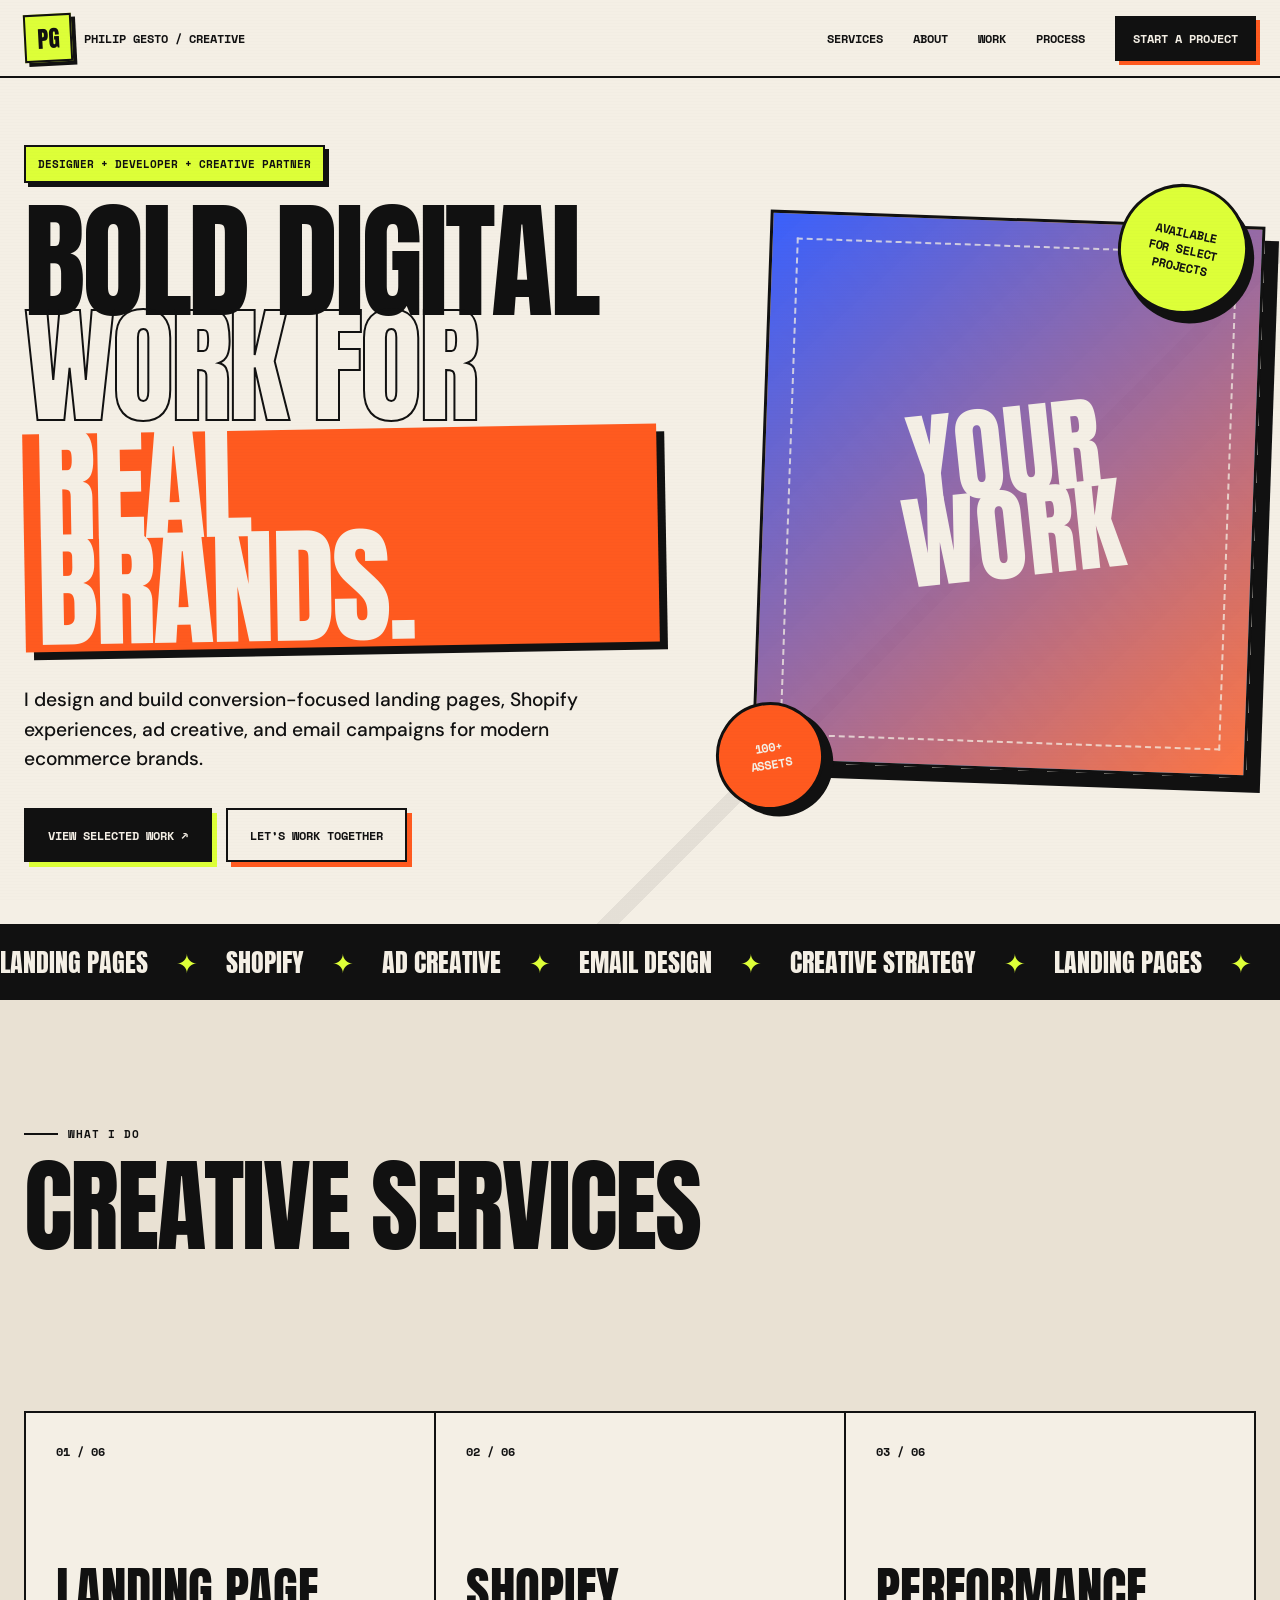
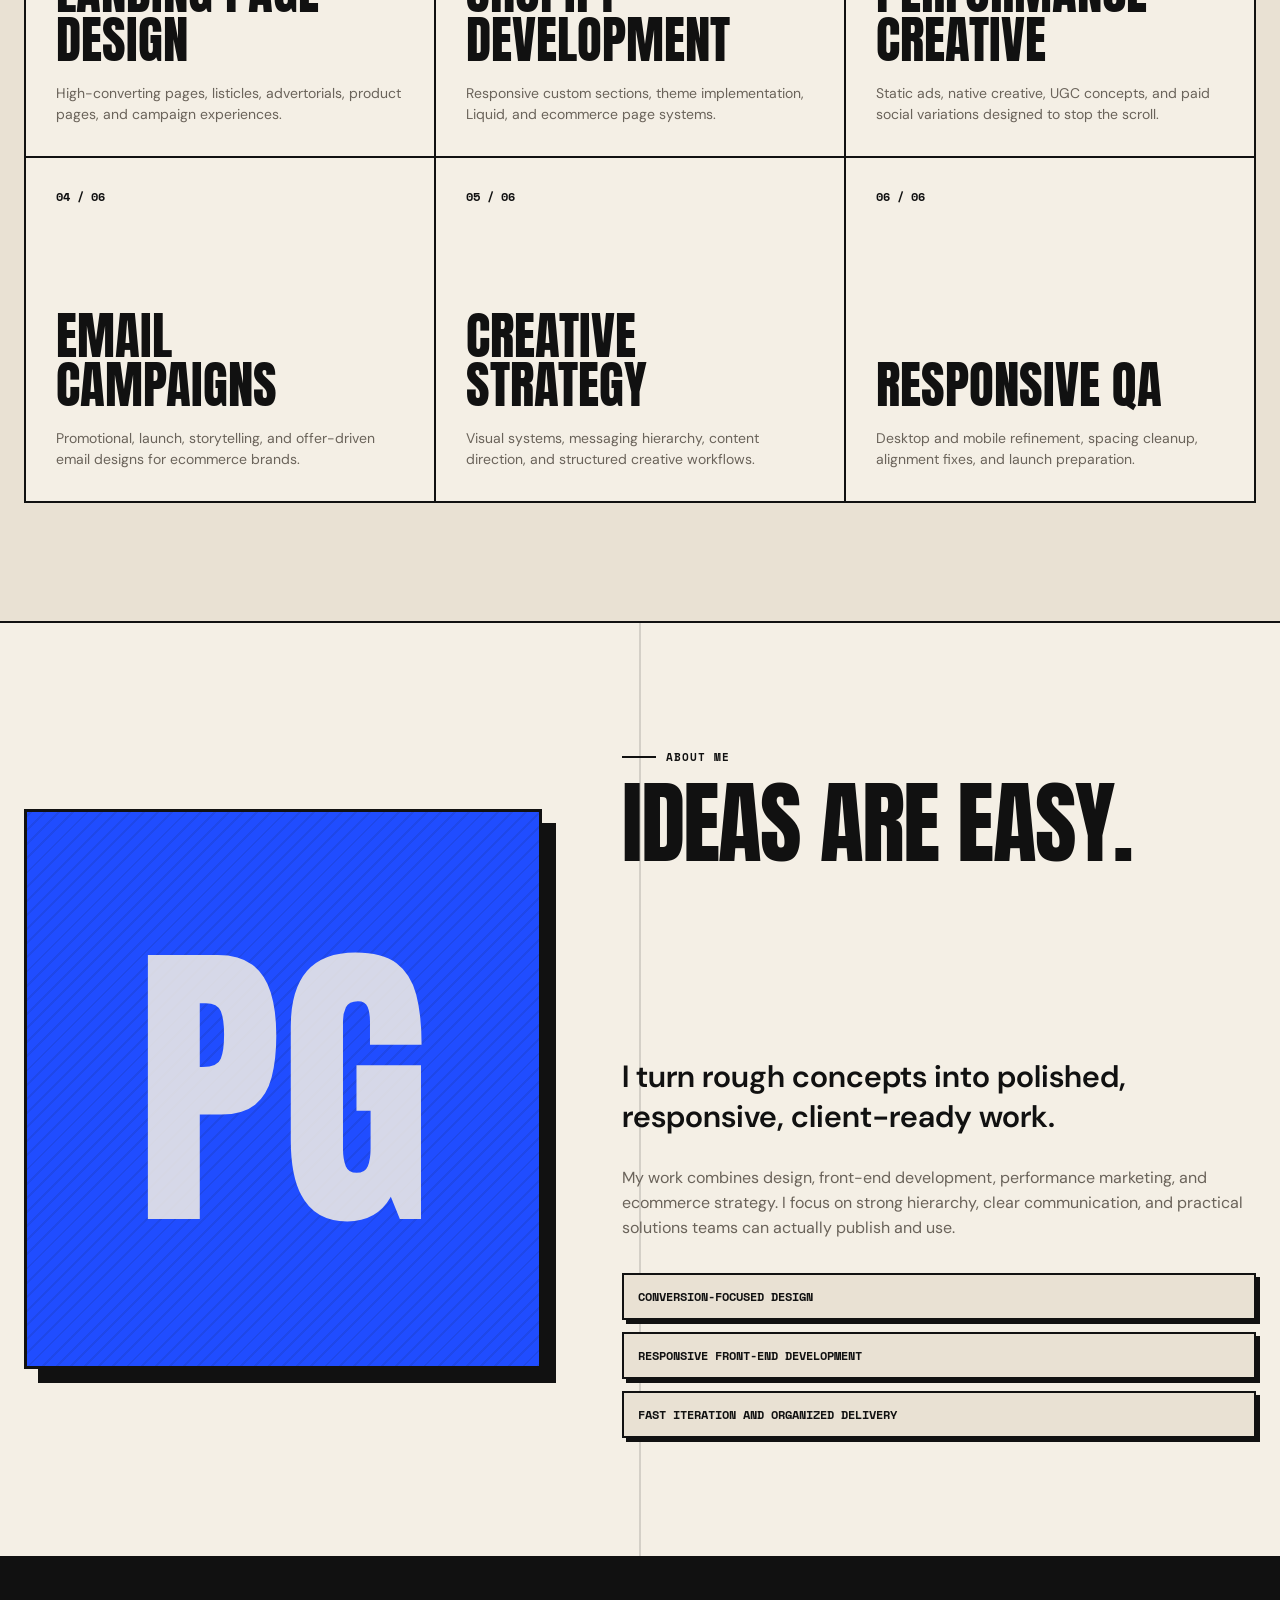
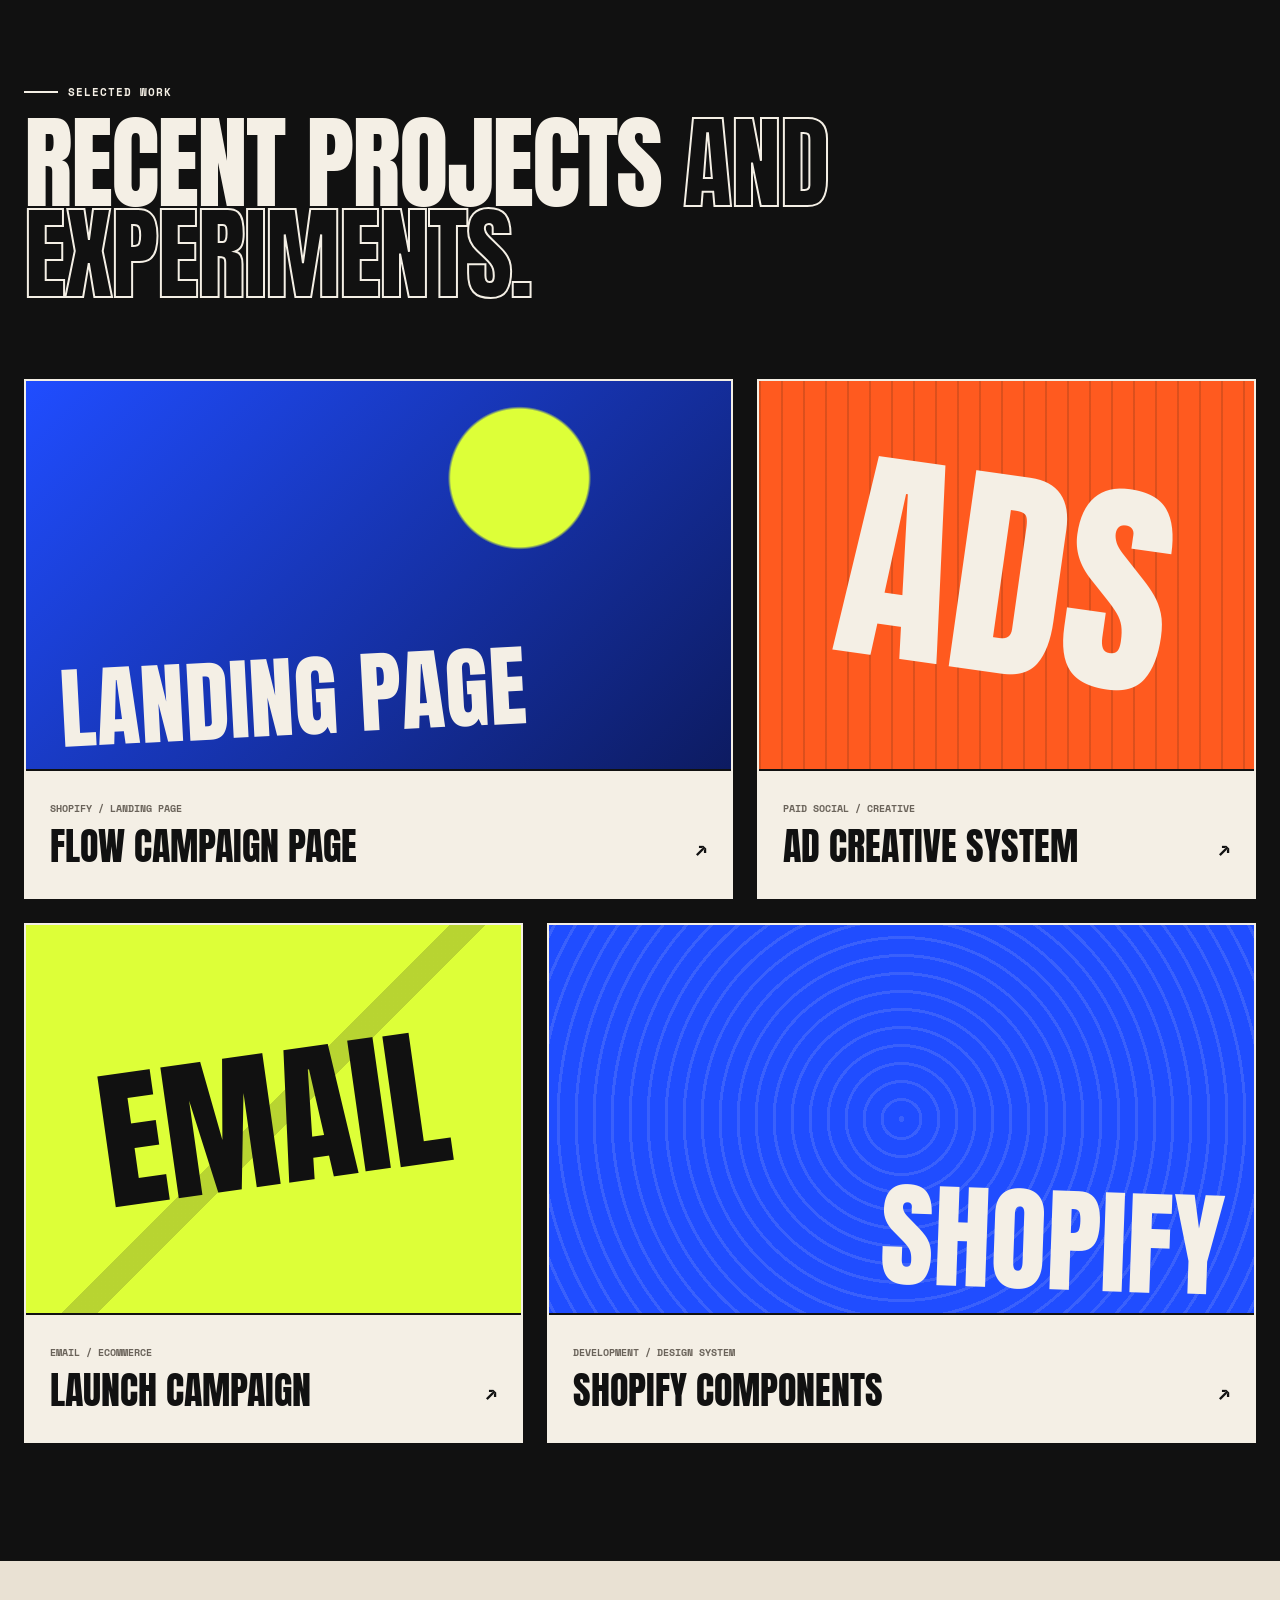
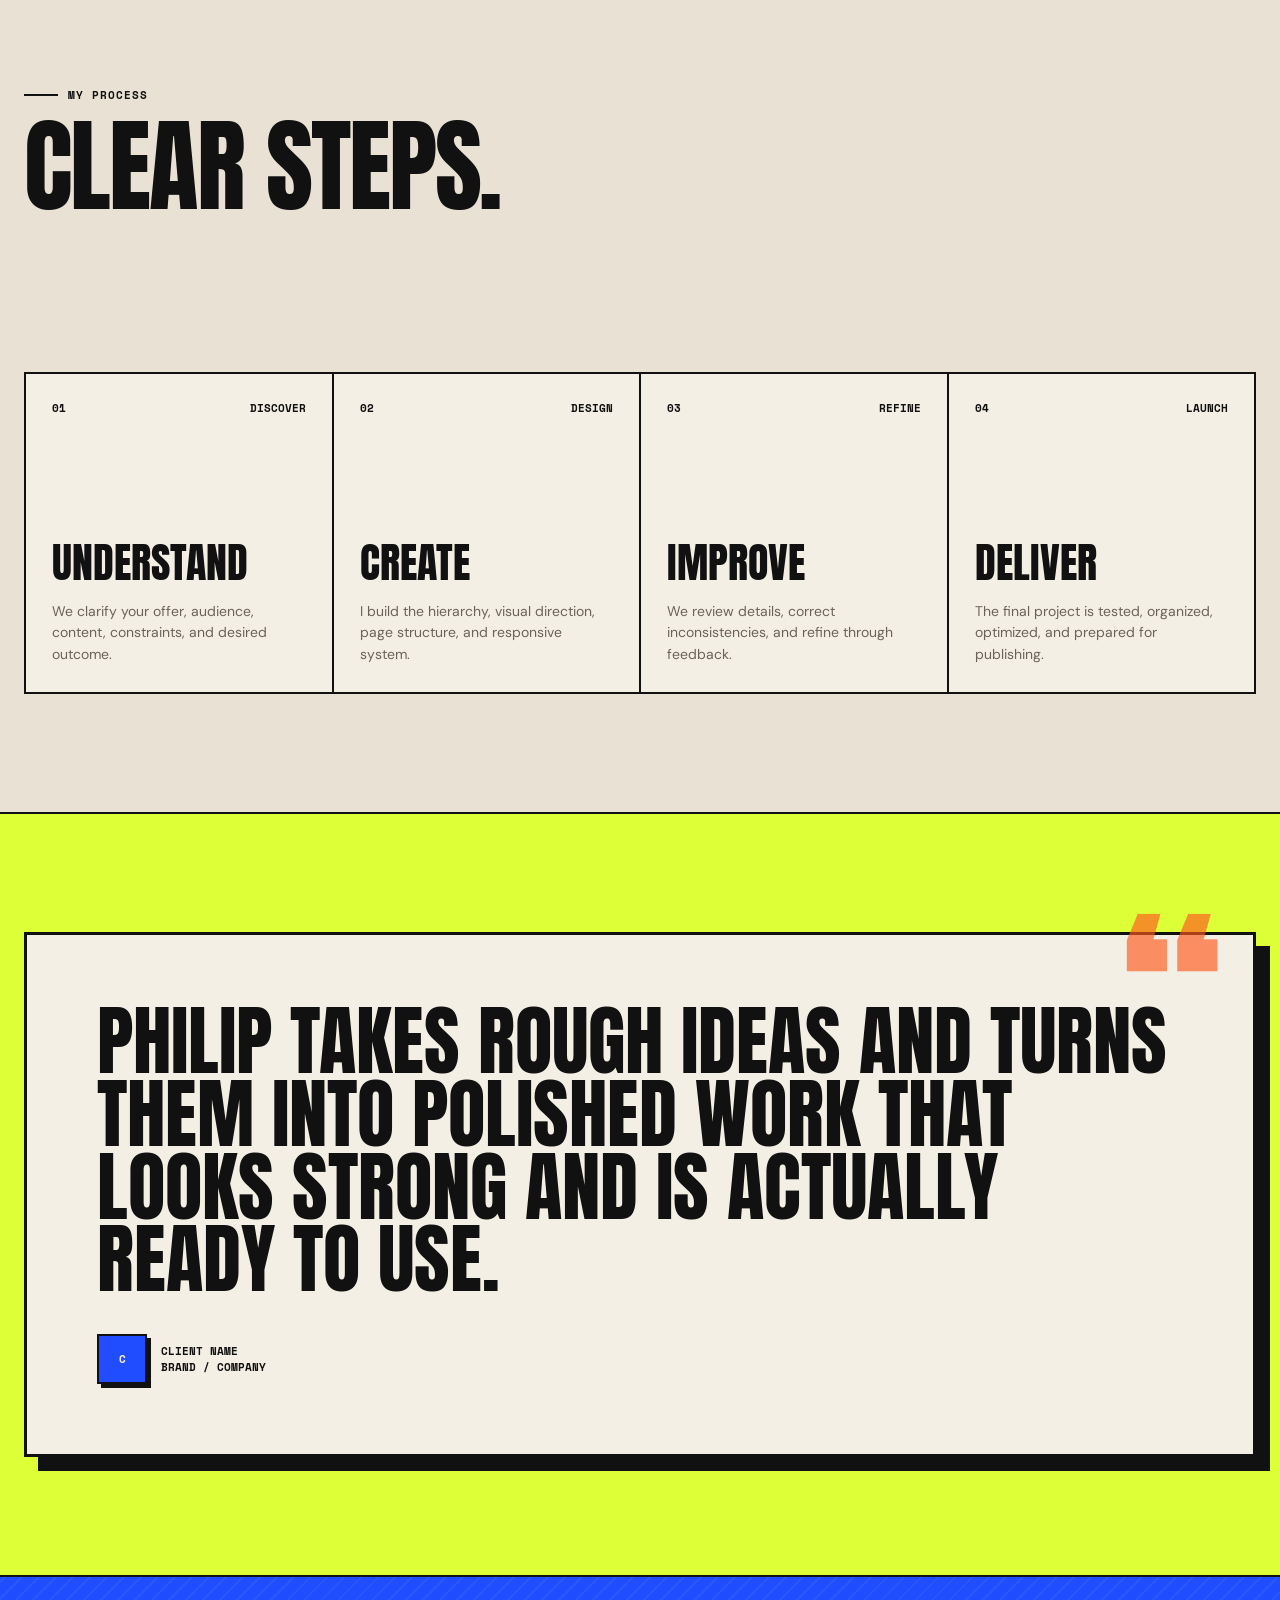
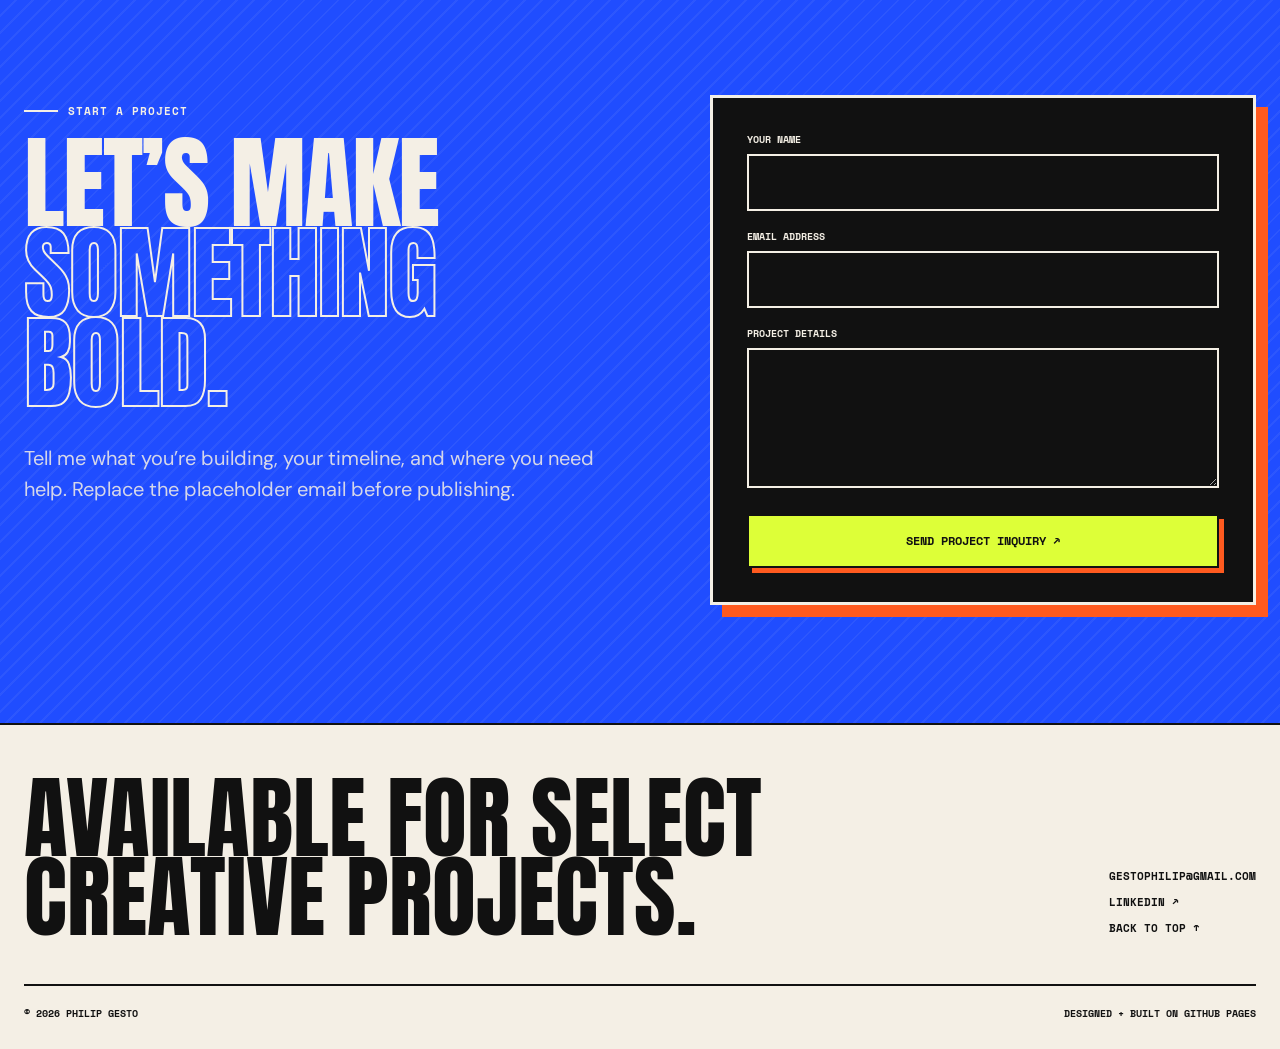
==== commit 11a0eb6d: "Update index.html" ====
--- a/index.html
+++ b/index.html
@@ -100,7 +100,7 @@
 <section class="contact section" id="contact">
 <div class="container contact-grid">
 <div><div class="eyebrow reveal">Start a project</div><h2 class="title reveal">Let’s make <span class="outline">something bold.</span></h2><p class="contact-copy reveal">Tell me what you’re building, your timeline, and where you need help. Replace the placeholder email before publishing.</p></div>
-<form class="reveal" action="mailto:your@email.com" method="post" enctype="text/plain">
+<form class="reveal" action="mailto:gestophilip@gmail.com" method="post" enctype="text/plain">
 <label for="name">Your name</label><input id="name" name="name" required>
 <label for="email">Email address</label><input id="email" name="email" type="email" required>
 <label for="message">Project details</label><textarea id="message" name="message" required></textarea>
@@ -109,7 +109,7 @@
 </div>
 </section>
 </main>
-<footer><div class="container"><div class="footer-top"><h2 class="footer-title">Available for select creative projects.</h2><div class="footer-links"><a href="mailto:your@email.com">your@email.com</a><a href="https://www.linkedin.com/" target="_blank" rel="noopener">LinkedIn ↗</a><a href="#home">Back to top ↑</a></div></div><div class="footer-bottom"><span>© <span id="year"></span> Philip Gesto</span><span>Designed + built on GitHub Pages</span></div></div></footer>
+<footer><div class="container"><div class="footer-top"><h2 class="footer-title">Available for select creative projects.</h2><div class="footer-links"><a href="mailto:gestophilip@gmail.com">gestophilip@gmail.com</a><a href="https://www.linkedin.com/" target="_blank" rel="noopener">LinkedIn ↗</a><a href="#home">Back to top ↑</a></div></div><div class="footer-bottom"><span>© <span id="year"></span> Philip Gesto</span><span>Designed + built on GitHub Pages</span></div></div></footer>
 <script>
 "use strict";
 document.addEventListener("DOMContentLoaded",()=>{
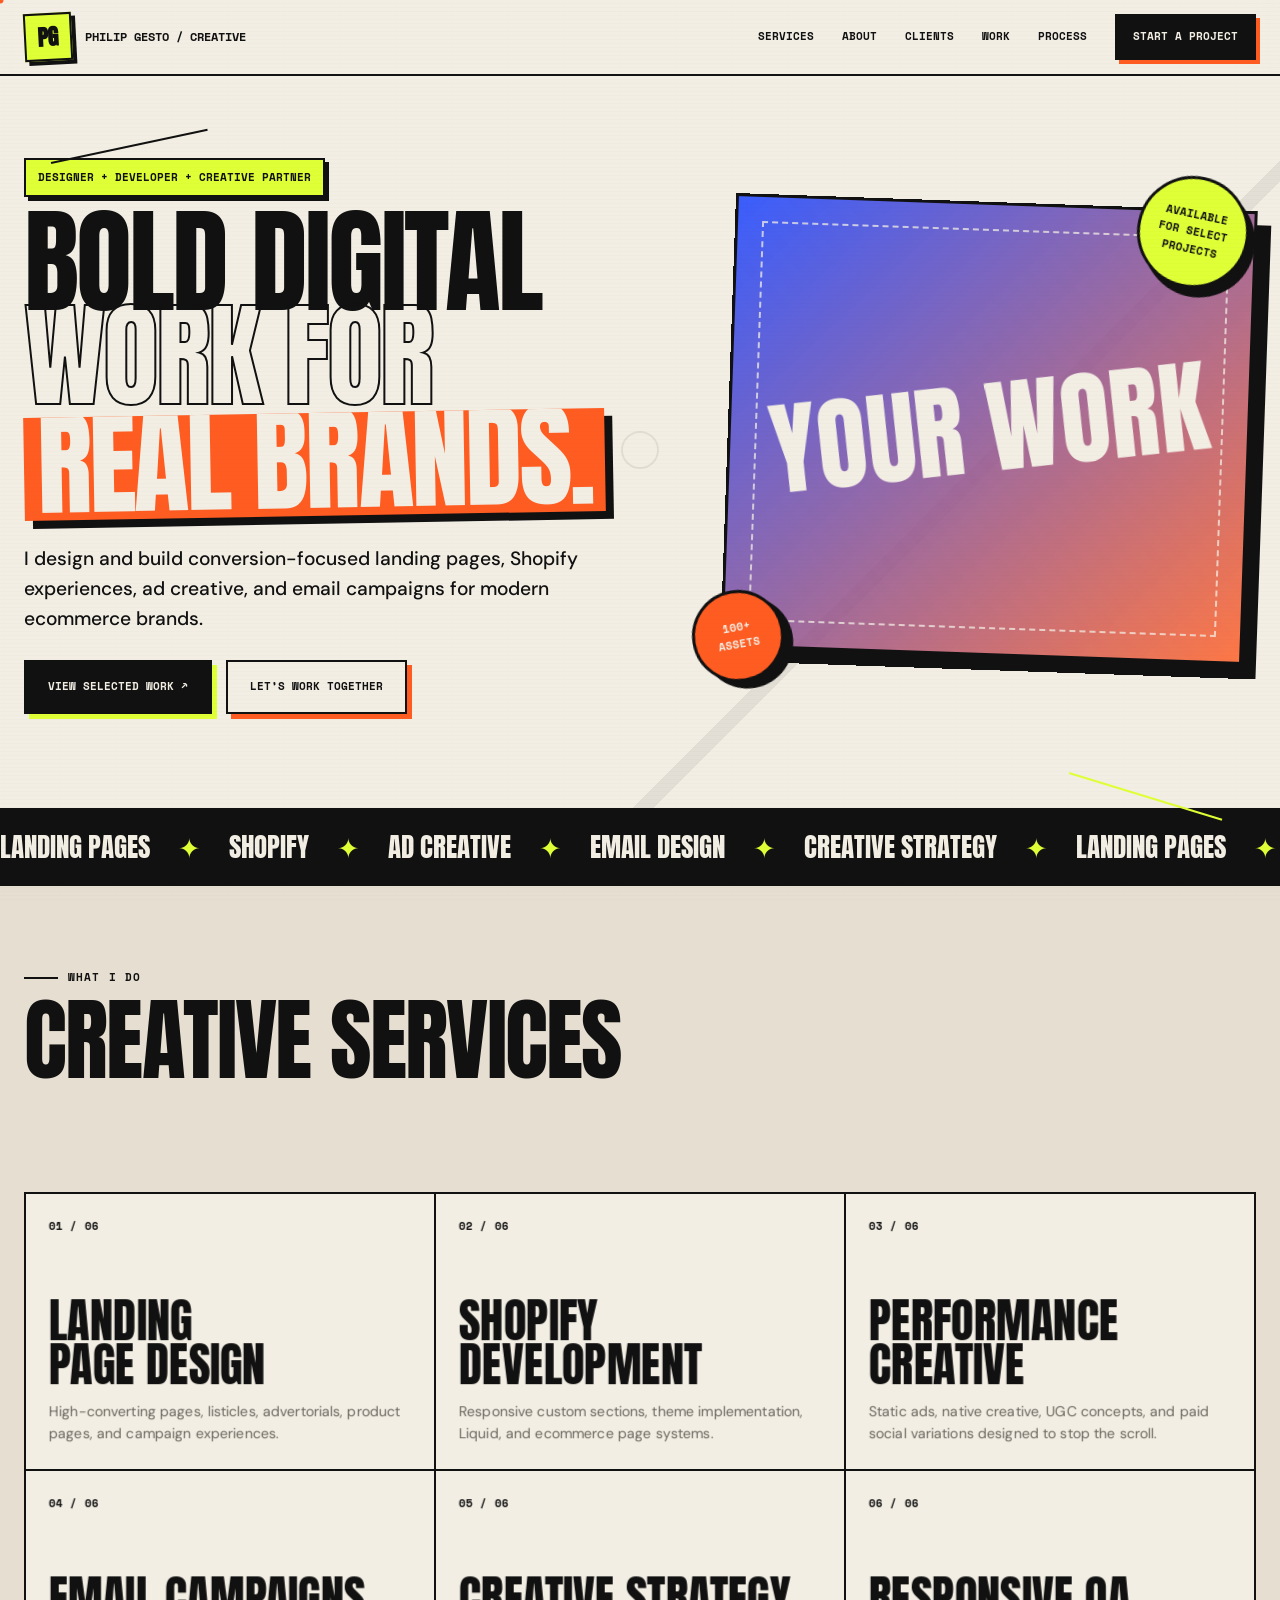
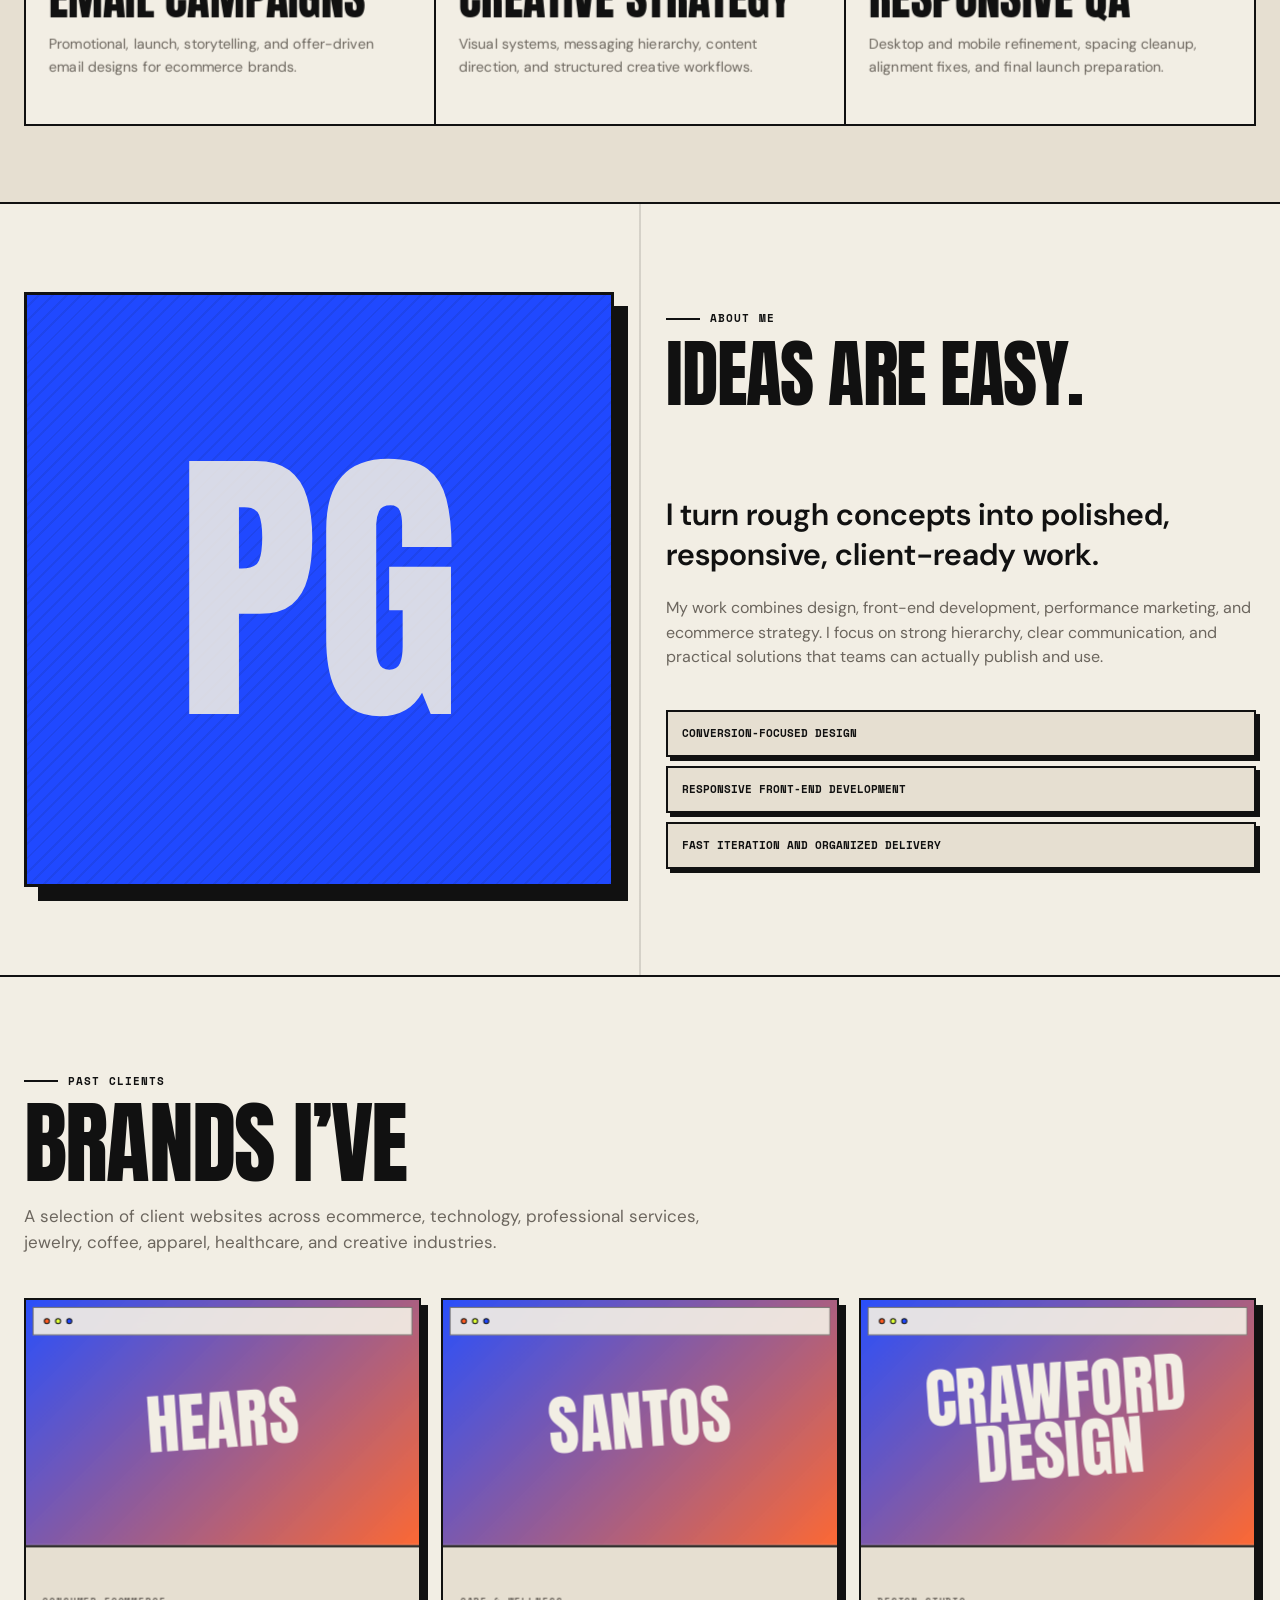
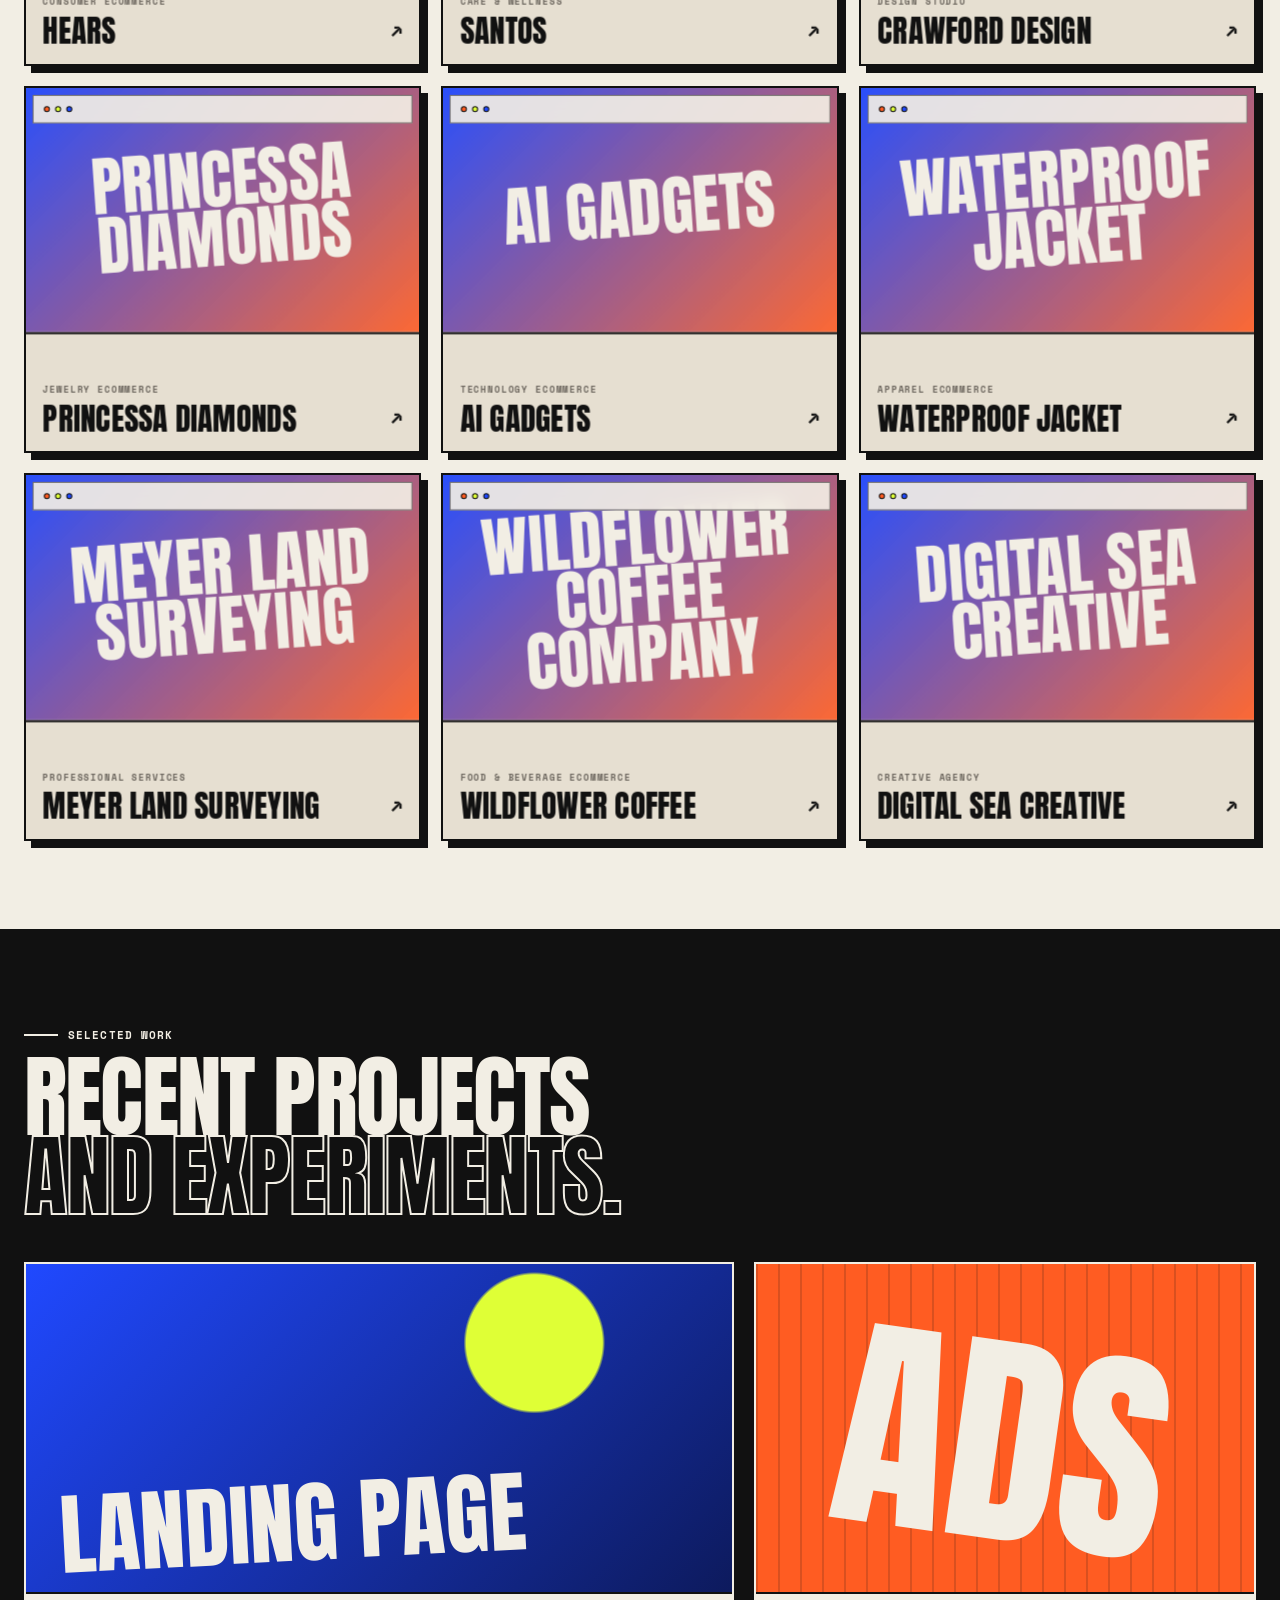
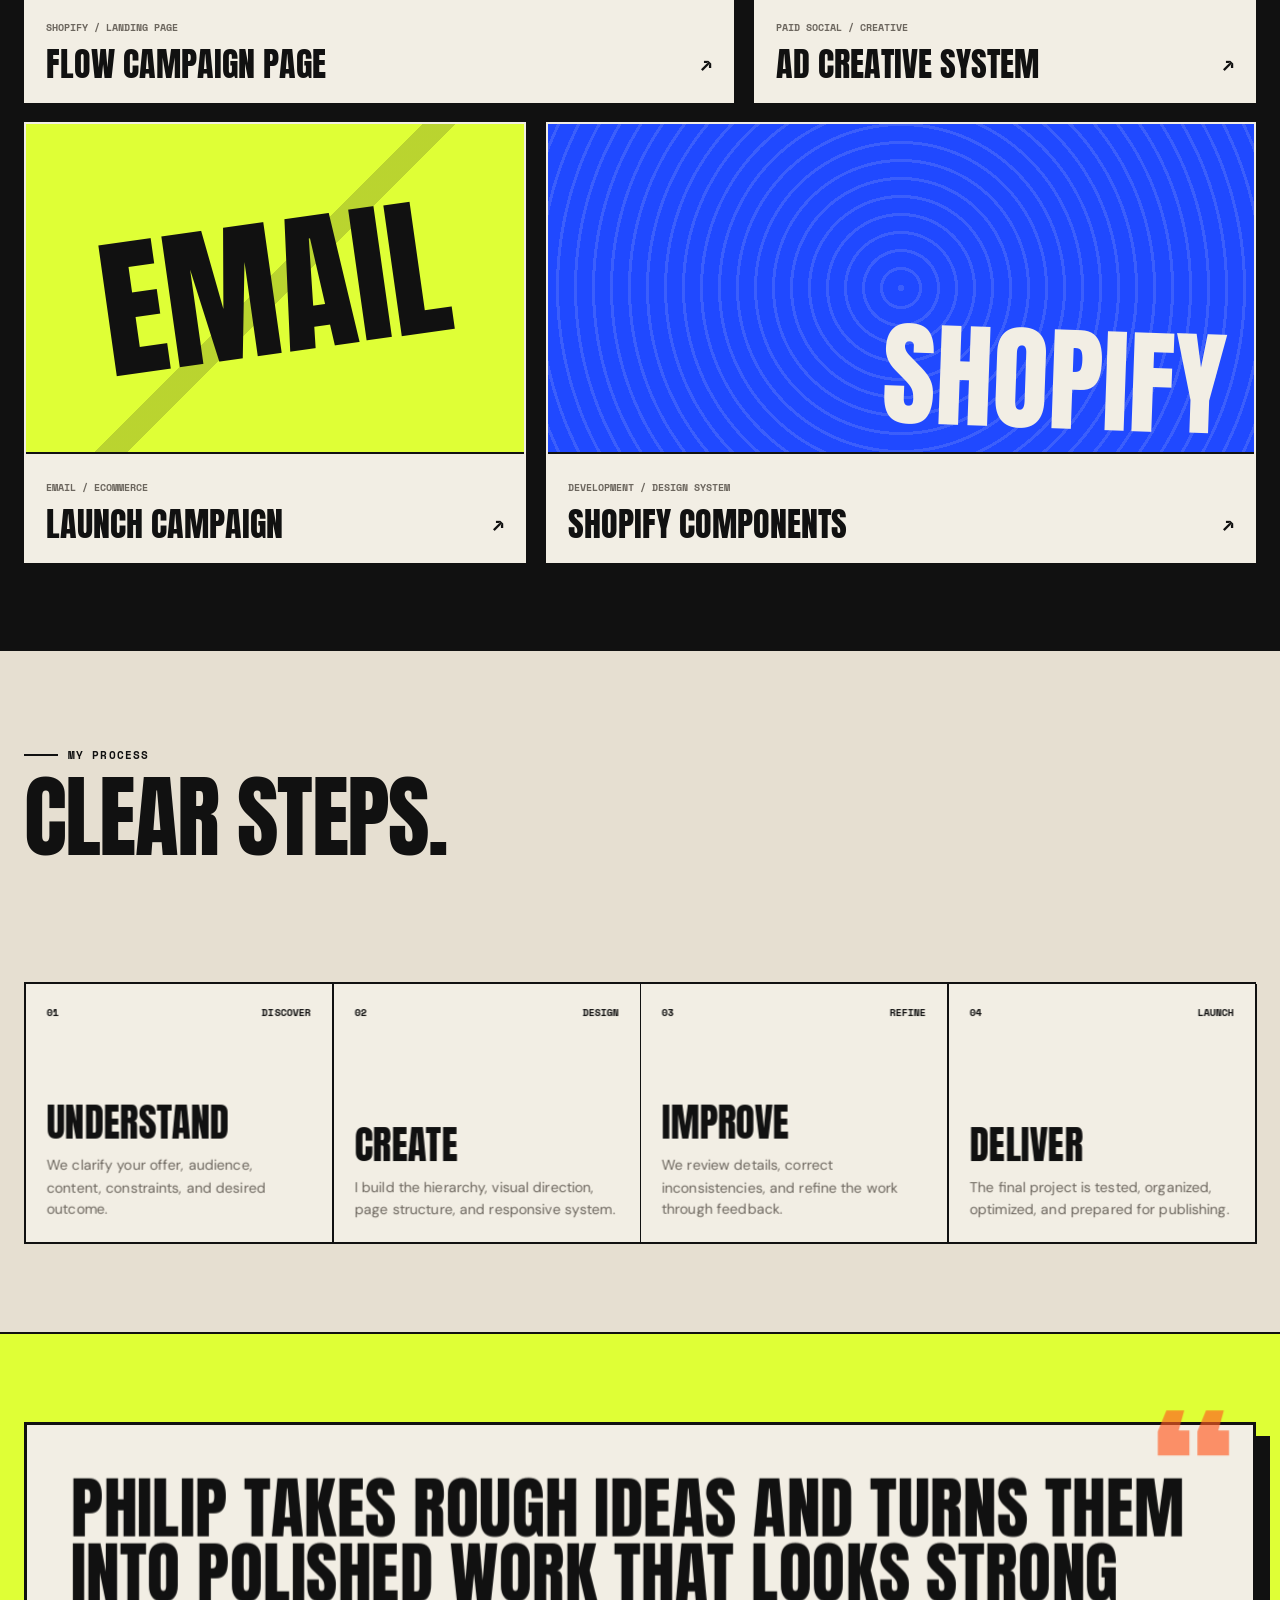
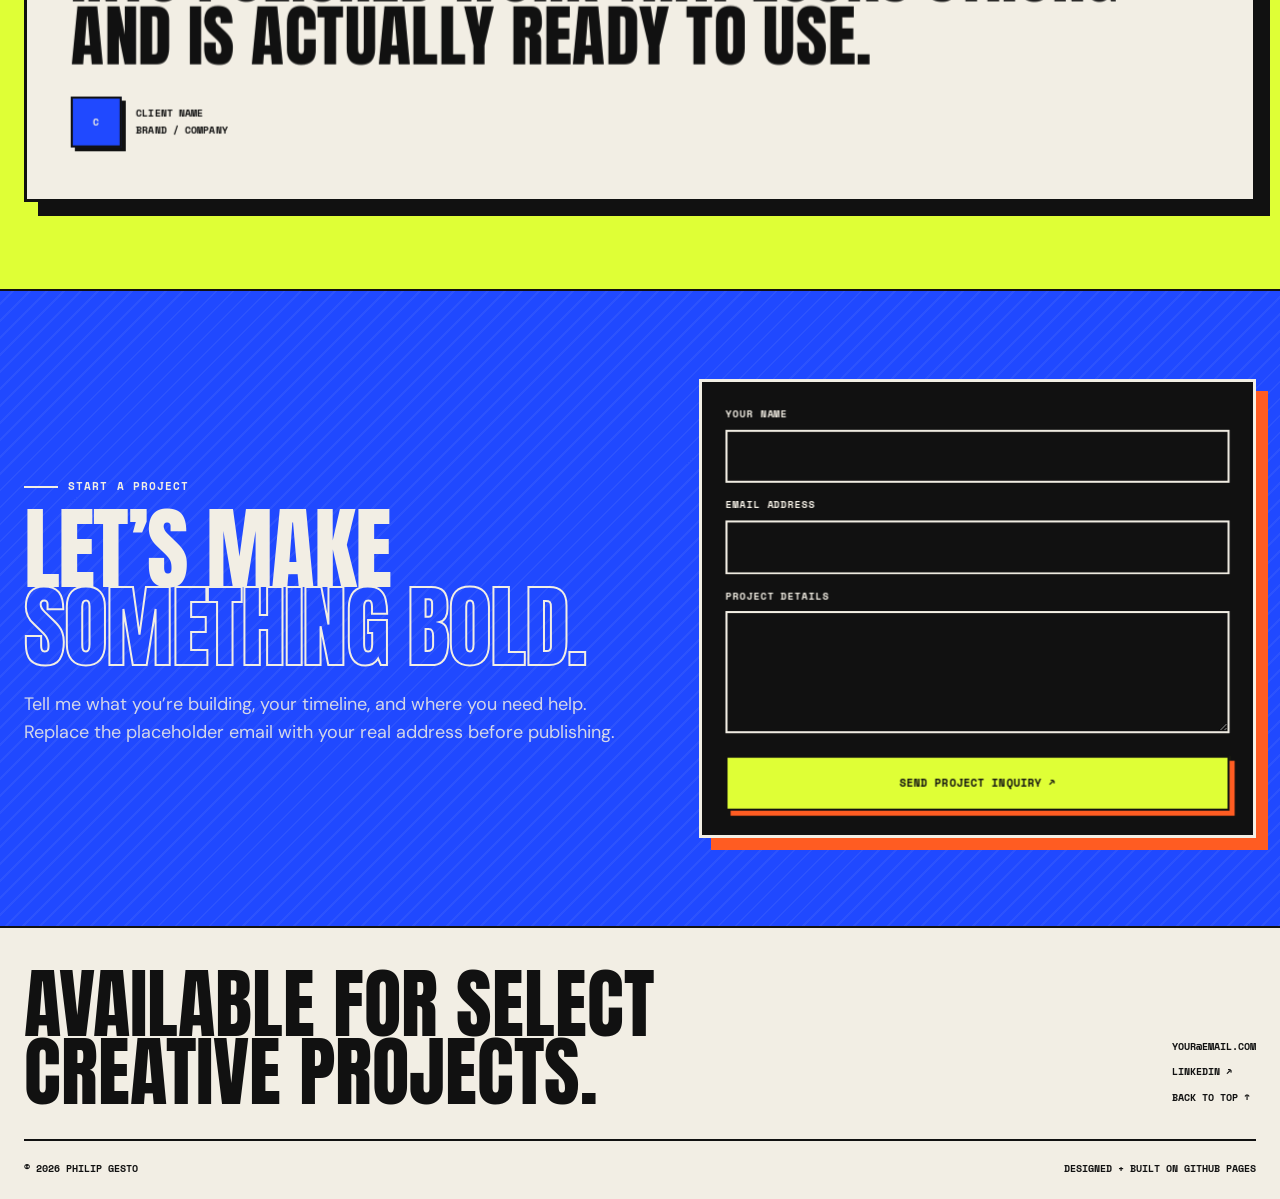
==== commit f655486f: "Update index.html" ====
--- a/index.html
+++ b/index.html
@@ -1,128 +1,2871 @@
 <!DOCTYPE html>
 <html lang="en">
 <head>
-<meta charset="UTF-8">
-<meta name="viewport" content="width=device-width,initial-scale=1">
-<meta name="description" content="Philip Gesto — creative designer and developer building bold, conversion-focused digital work.">
-<title>Philip Gesto — Creative Designer & Developer</title>
-<link rel="preconnect" href="https://fonts.googleapis.com">
-<link rel="preconnect" href="https://fonts.gstatic.com" crossorigin>
-<link href="https://fonts.googleapis.com/css2?family=Anton&family=DM+Sans:wght@400;500;600;700&family=Space+Mono:wght@400;700&display=swap" rel="stylesheet">
-<style>
-:root{--ink:#111;--paper:#f4efe5;--paper2:#e9e1d3;--acid:#ddff38;--orange:#ff5a1f;--blue:#204dff;--line:rgba(17,17,17,.24);--muted:#6a635a;--max:1440px;--display:"Anton",Impact,sans-serif;--body:"DM Sans",Arial,sans-serif;--mono:"Space Mono",monospace}
-*{box-sizing:border-box}html{scroll-behavior:smooth;scroll-padding-top:88px}body{margin:0;background:var(--paper);color:var(--ink);font-family:var(--body);line-height:1.55;overflow-x:hidden;-webkit-font-smoothing:antialiased}body.menu-open{overflow:hidden}a{color:inherit;text-decoration:none}button,input,textarea{font:inherit}.grain{position:fixed;inset:0;z-index:999;pointer-events:none;opacity:.045;background-image:repeating-linear-gradient(0deg,rgba(0,0,0,.18) 0 1px,transparent 1px 3px),repeating-linear-gradient(90deg,rgba(255,255,255,.12) 0 1px,transparent 1px 5px);mix-blend-mode:multiply}.container{width:min(calc(100% - 48px),var(--max));margin:auto}.section{padding:118px 0;position:relative}.eyebrow{display:inline-flex;align-items:center;gap:10px;font:700 11px var(--mono);letter-spacing:.09em;text-transform:uppercase}.eyebrow:before{content:"";width:34px;height:2px;background:currentColor}.title{max-width:1080px;margin:18px 0 0;font:400 clamp(58px,8vw,124px)/.88 var(--display);letter-spacing:-.02em;text-transform:uppercase}.outline{color:transparent;-webkit-text-stroke:2px currentColor}
-header{position:fixed;inset:0 0 auto;z-index:100;height:78px;border-bottom:2px solid var(--ink);background:rgba(244,239,229,.95);backdrop-filter:blur(12px)}.header-inner{width:min(calc(100% - 48px),var(--max));height:100%;margin:auto;display:flex;align-items:center;justify-content:space-between;gap:24px}.brand{display:flex;align-items:center;gap:12px;font:700 12px var(--mono);text-transform:uppercase}.brand-badge{width:48px;height:48px;border:2px solid var(--ink);display:grid;place-items:center;background:var(--acid);font:400 23px var(--display);box-shadow:4px 4px 0 var(--ink);transform:rotate(-3deg)}nav{display:flex;align-items:center;gap:30px;font:700 12px var(--mono);text-transform:uppercase}nav a{position:relative;padding:8px 0}nav a:not(.nav-cta):after{content:"";position:absolute;left:0;bottom:3px;width:100%;height:2px;background:var(--orange);transform:scaleX(0);transform-origin:right;transition:.2s}nav a:hover:after{transform:scaleX(1);transform-origin:left}.nav-cta{padding:12px 16px!important;border:2px solid var(--ink);background:var(--ink);color:var(--paper);box-shadow:4px 4px 0 var(--orange)}.menu{display:none;width:48px;height:48px;border:2px solid var(--ink);background:var(--acid);box-shadow:4px 4px 0 var(--ink)}.menu span{display:block;width:22px;height:2px;margin:5px auto;background:var(--ink);transition:.2s}
-.hero{min-height:100svh;padding:145px 0 62px;display:flex;align-items:center;overflow:hidden;background:linear-gradient(135deg,transparent 0 69%,rgba(17,17,17,.07) 69% 70%,transparent 70%),var(--paper)}.hero-grid{display:grid;grid-template-columns:minmax(0,1.08fr) minmax(420px,.92fr);gap:58px;align-items:center}.kicker{width:max-content;margin-bottom:26px;padding:9px 12px;border:2px solid var(--ink);background:var(--acid);box-shadow:4px 4px 0 var(--ink);font:700 11px var(--mono);text-transform:uppercase;transform:rotate(-1deg)}h1{margin:0;font:400 clamp(76px,10vw,158px)/.82 var(--display);letter-spacing:-.025em;text-transform:uppercase}.stroke{display:block;color:transparent;-webkit-text-stroke:2px var(--ink)}.highlight{display:inline-block;margin-top:10px;padding:0 12px 8px;background:var(--orange);color:var(--paper);box-shadow:8px 8px 0 var(--ink);transform:rotate(-1deg)}.hero-copy{max-width:690px;margin:38px 0 0;font-size:clamp(17px,1.5vw,21px);font-weight:500}.actions{display:flex;flex-wrap:wrap;gap:14px;margin-top:34px}.btn{min-height:54px;padding:0 22px;border:2px solid var(--ink);display:inline-flex;align-items:center;justify-content:center;gap:10px;font:700 12px var(--mono);text-transform:uppercase;transition:.2s}.btn:hover{transform:translate(-2px,-2px)}.primary{background:var(--ink);color:var(--paper);box-shadow:5px 5px 0 var(--acid)}.secondary{background:var(--paper);box-shadow:5px 5px 0 var(--orange)}.hero-art{position:relative;min-height:640px}.hero-photo{position:absolute;inset:34px 0 54px 45px;border:3px solid var(--ink);overflow:hidden;background:linear-gradient(135deg,rgba(32,77,255,.88),rgba(255,90,31,.82)),repeating-linear-gradient(45deg,rgba(255,255,255,.14) 0 10px,transparent 10px 20px);box-shadow:14px 14px 0 var(--ink);transform:rotate(2deg)}.hero-photo:before{content:"YOUR WORK";position:absolute;left:50%;top:50%;font:400 clamp(70px,8vw,126px)/.8 var(--display);text-align:center;color:var(--paper);transform:translate(-50%,-50%) rotate(-8deg)}.hero-photo:after{content:"";position:absolute;inset:24px;border:2px dashed rgba(244,239,229,.75)}.stamp{position:absolute;z-index:2;width:130px;height:130px;border:3px solid var(--ink);border-radius:50%;display:grid;place-items:center;background:var(--acid);box-shadow:8px 8px 0 var(--ink);font:700 12px var(--mono);text-align:center;text-transform:uppercase;transform:rotate(12deg)}.s1{top:0;right:8px}.s2{left:0;bottom:14px;width:108px;height:108px;background:var(--orange);color:var(--paper);transform:rotate(-10deg)}
-.marquee{border-block:2px solid var(--ink);overflow:hidden;background:var(--ink);color:var(--paper)}.marquee-track{width:max-content;padding:16px 0;display:flex;gap:28px;font:400 26px var(--display);text-transform:uppercase;animation:marquee 28s linear infinite}.marquee-track span:nth-child(even){color:var(--acid)}
-.services{background:var(--paper2);border-bottom:2px solid var(--ink)}.service-grid{margin-top:70px;display:grid;grid-template-columns:repeat(3,1fr);border-top:2px solid var(--ink);border-left:2px solid var(--ink)}.service{min-height:345px;padding:30px;border-right:2px solid var(--ink);border-bottom:2px solid var(--ink);display:flex;flex-direction:column;background:var(--paper);transition:.2s}.service:hover{background:var(--acid);transform:translateY(-6px)}.num{font:700 12px var(--mono)}.service h3{margin:auto 0 18px;font:400 clamp(38px,4vw,66px)/.95 var(--display);text-transform:uppercase}.service p{margin:0;color:var(--muted);font-size:14px}.service:hover p{color:var(--ink)}
-.about{border-bottom:2px solid var(--ink);background:linear-gradient(90deg,transparent 0 49.9%,rgba(17,17,17,.14) 49.9% 50.1%,transparent 50.1%),var(--paper)}.about-grid{display:grid;grid-template-columns:.9fr 1.1fr;gap:80px;align-items:center}.about-art{min-height:560px;border:3px solid var(--ink);background:repeating-linear-gradient(-45deg,rgba(17,17,17,.09) 0 2px,transparent 2px 10px),var(--blue);box-shadow:14px 14px 0 var(--ink);transform:rotate(-1.5deg);position:relative}.about-art:after{content:"PG";position:absolute;inset:0;display:grid;place-items:center;font:400 clamp(160px,24vw,360px) var(--display);color:var(--paper);opacity:.86}.about .title{font-size:clamp(58px,7vw,106px)}.about-lead{margin:38px 0 0;font-size:clamp(22px,2.4vw,34px);font-weight:600;line-height:1.3}.about-body{margin-top:28px;color:var(--muted)}.points{margin:32px 0 0;padding:0;list-style:none;display:grid;gap:12px}.points li{padding:13px 14px;border:2px solid var(--ink);background:var(--paper2);box-shadow:4px 4px 0 var(--ink);font:700 12px var(--mono);text-transform:uppercase}
-.work{background:var(--ink);color:var(--paper)}.work .outline{-webkit-text-stroke-color:var(--paper)}.projects{margin-top:80px;display:grid;grid-template-columns:repeat(12,1fr);gap:24px}.project{min-height:520px;border:2px solid var(--paper);overflow:hidden;background:var(--paper);color:var(--ink);transition:.25s}.project:hover{transform:translateY(-8px) rotate(-.5deg);box-shadow:12px 12px 0 var(--acid)}.project:nth-child(1),.project:nth-child(4){grid-column:span 7}.project:nth-child(2),.project:nth-child(3){grid-column:span 5}.visual{height:390px;border-bottom:2px solid var(--ink);position:relative;overflow:hidden}.v1{background:radial-gradient(circle at 70% 25%,var(--acid) 0 12%,transparent 12.5%),linear-gradient(135deg,var(--blue),#0d1b61)}.v1:before{content:"LANDING PAGE";position:absolute;left:34px;bottom:34px;font:400 clamp(54px,7vw,108px)/.82 var(--display);color:var(--paper);transform:rotate(-3deg)}.v2{background:repeating-linear-gradient(90deg,rgba(17,17,17,.15) 0 2px,transparent 2px 22px),var(--orange)}.v2:before{content:"ADS";position:absolute;inset:0;display:grid;place-items:center;font:400 clamp(150px,18vw,280px) var(--display);color:var(--paper);transform:rotate(8deg)}.v3{background:linear-gradient(135deg,transparent 0 48%,rgba(17,17,17,.18) 48% 52%,transparent 52%),var(--acid)}.v3:before{content:"EMAIL";position:absolute;left:50%;top:50%;font:400 clamp(90px,12vw,180px) var(--display);transform:translate(-50%,-50%) rotate(-8deg)}.v4{background:repeating-radial-gradient(circle at center,rgba(244,239,229,.12) 0 3px,transparent 3px 18px),var(--blue)}.v4:before{content:"SHOPIFY";position:absolute;right:30px;bottom:20px;font:400 clamp(72px,9vw,142px)/.9 var(--display);color:var(--paper);transform:rotate(2deg)}.project-info{padding:24px;display:flex;align-items:flex-end;justify-content:space-between;gap:20px}.label{font:700 10px var(--mono);text-transform:uppercase;color:var(--muted)}.project h3{margin:8px 0 0;font:400 38px/1 var(--display);text-transform:uppercase}.arrow{font:700 20px var(--mono)}
-.process{background:var(--paper2);border-bottom:2px solid var(--ink)}.process-grid{margin-top:70px;display:grid;grid-template-columns:repeat(4,1fr);border-top:2px solid var(--ink);border-left:2px solid var(--ink)}.step{min-height:320px;padding:26px;border-right:2px solid var(--ink);border-bottom:2px solid var(--ink);display:flex;flex-direction:column;background:var(--paper)}.step-top{display:flex;justify-content:space-between;font:700 11px var(--mono);text-transform:uppercase}.step h3{margin:auto 0 18px;font:400 42px/.95 var(--display);text-transform:uppercase}.step p{margin:0;color:var(--muted);font-size:14px}
-.testimonial{overflow:hidden;background:var(--acid);border-bottom:2px solid var(--ink)}.quote-card{position:relative;padding:70px;border:3px solid var(--ink);background:var(--paper);box-shadow:14px 14px 0 var(--ink);transform:rotate(-.5deg)}.quote-mark{position:absolute;top:-35px;right:30px;font:400 220px/1 var(--display);color:var(--orange);opacity:.65}.quote-card blockquote{position:relative;z-index:1;max-width:1100px;margin:0;font:400 clamp(46px,6vw,90px)/.95 var(--display);text-transform:uppercase}.quote-meta{position:relative;z-index:1;margin-top:38px;display:flex;align-items:center;gap:14px;font:700 11px var(--mono);text-transform:uppercase}.avatar{width:50px;height:50px;border:2px solid var(--ink);display:grid;place-items:center;background:var(--blue);color:var(--paper);box-shadow:4px 4px 0 var(--ink)}
-.contact{background:repeating-linear-gradient(-45deg,rgba(244,239,229,.06) 0 2px,transparent 2px 12px),var(--blue);color:var(--paper)}.contact-grid{display:grid;grid-template-columns:1fr .9fr;gap:80px;align-items:start}.contact .outline{-webkit-text-stroke-color:var(--paper)}.contact-copy{max-width:650px;margin:34px 0 0;font-size:20px;color:rgba(244,239,229,.85)}form{padding:34px;border:3px solid var(--paper);background:var(--ink);box-shadow:12px 12px 0 var(--orange)}label{display:block;margin-bottom:7px;font:700 10px var(--mono);text-transform:uppercase}input,textarea{width:100%;margin-bottom:18px;padding:14px;border:2px solid var(--paper);border-radius:0;outline:none;background:transparent;color:var(--paper)}textarea{min-height:140px;resize:vertical}input:focus,textarea:focus{border-color:var(--acid)}form .btn{width:100%;background:var(--acid);color:var(--ink);box-shadow:5px 5px 0 var(--orange)}
-footer{padding:54px 0 28px;border-top:2px solid var(--ink);background:var(--paper)}.footer-top{display:grid;grid-template-columns:1fr auto;gap:40px;align-items:end}.footer-title{max-width:850px;margin:0;font:400 clamp(54px,7vw,110px)/.88 var(--display);text-transform:uppercase}.footer-links{display:grid;gap:10px;font:700 11px var(--mono);text-transform:uppercase}.footer-links a:hover{color:var(--orange)}.footer-bottom{margin-top:48px;padding-top:20px;border-top:2px solid var(--ink);display:flex;justify-content:space-between;gap:20px;font:700 10px var(--mono);text-transform:uppercase}
-.reveal{opacity:0;transform:translateY(28px);transition:opacity .7s,transform .7s}.reveal.is-visible{opacity:1;transform:none}
-@keyframes marquee{to{transform:translateX(-50%)}}
-@media(max-width:1100px){.hero-grid,.about-grid,.contact-grid{grid-template-columns:1fr}.hero-art{min-height:560px}.service-grid{grid-template-columns:repeat(2,1fr)}.project:nth-child(n){grid-column:span 6}.process-grid{grid-template-columns:repeat(2,1fr)}}
-@media(max-width:820px){nav{position:fixed;inset:78px 0 0;padding:38px 24px;flex-direction:column;align-items:flex-start;gap:22px;background:var(--paper);border-top:2px solid var(--ink);transform:translateX(100%);transition:.25s}nav.is-open{transform:none}nav a{font:400 42px var(--display)}.menu{display:block}.menu.is-active span:first-child{transform:translateY(3.5px) rotate(45deg)}.menu.is-active span:last-child{transform:translateY(-3.5px) rotate(-45deg)}.hero{padding-top:120px}.hero h1{font-size:clamp(68px,18vw,116px)}.hero-art{min-height:470px}.service-grid{grid-template-columns:1fr}.project:nth-child(n){grid-column:span 12}.footer-top{grid-template-columns:1fr}}
-@media(max-width:620px){.container,.header-inner{width:min(calc(100% - 28px),var(--max))}.section{padding:86px 0}.brand>span:last-child{display:none}.hero{padding-top:105px}.hero h1{font-size:clamp(58px,20vw,92px)}.actions{flex-direction:column}.btn{width:100%}.hero-art{min-height:400px}.hero-photo{inset:34px 15px 44px 30px}.hero-photo:before{font-size:76px}.stamp{width:96px;height:96px;font-size:9px}.s2{width:82px;height:82px}.title{font-size:clamp(52px,17vw,82px)}.about-art{min-height:390px}.service{min-height:290px}.projects{gap:32px}.visual{height:330px}.v1:before,.v4:before{font-size:64px}.v2:before{font-size:150px}.v3:before{font-size:90px}.project-info{align-items:flex-start;flex-direction:column}.process-grid{grid-template-columns:1fr}.quote-card{padding:42px 24px}.quote-card blockquote{font-size:42px}.quote-mark{font-size:130px}.footer-bottom{flex-direction:column}}
-@media(prefers-reduced-motion:reduce){html{scroll-behavior:auto}*,*:before,*:after{animation-duration:.01ms!important;animation-iteration-count:1!important;transition-duration:.01ms!important}.reveal{opacity:1;transform:none}}
-</style>
+  <meta charset="UTF-8">
+  <meta name="viewport" content="width=device-width, initial-scale=1.0">
+  <meta name="description" content="Philip Gesto — creative designer and developer building bold, conversion-focused digital experiences.">
+  <title>Philip Gesto — Creative Designer & Developer</title>
+
+  <link rel="preconnect" href="https://fonts.googleapis.com">
+  <link rel="preconnect" href="https://fonts.gstatic.com" crossorigin>
+  <link href="https://fonts.googleapis.com/css2?family=Anton&family=DM+Sans:wght@400;500;600;700&family=Space+Mono:wght@400;700&display=swap" rel="stylesheet">
+
+  <style>
+    :root {
+      --ink: #111111;
+      --paper: #f2eee4;
+      --paper-2: #e6dfd1;
+      --acid: #dfff36;
+      --orange: #ff5c22;
+      --blue: #2049ff;
+      --white: #fffef8;
+      --muted: #6c665e;
+      --max: 1440px;
+      --header: 76px;
+      --display: "Anton", Impact, sans-serif;
+      --body: "DM Sans", Arial, sans-serif;
+      --mono: "Space Mono", monospace;
+    }
+
+    * { box-sizing: border-box; }
+
+    html {
+      scroll-behavior: smooth;
+      scroll-padding-top: 90px;
+    }
+
+    body {
+      margin: 0;
+      overflow-x: hidden;
+      background: var(--paper);
+      color: var(--ink);
+      font-family: var(--body);
+      line-height: 1.55;
+      -webkit-font-smoothing: antialiased;
+    }
+
+    body.menu-open { overflow: hidden; }
+
+    a { color: inherit; text-decoration: none; }
+    button, input, textarea { font: inherit; }
+    img { display: block; max-width: 100%; }
+
+    .grain {
+      position: fixed;
+      inset: 0;
+      z-index: 999;
+      pointer-events: none;
+      opacity: .05;
+      background-image:
+        repeating-linear-gradient(0deg, rgba(0,0,0,.18) 0 1px, transparent 1px 4px),
+        repeating-linear-gradient(90deg, rgba(255,255,255,.12) 0 1px, transparent 1px 7px);
+      mix-blend-mode: multiply;
+    }
+
+    .container {
+      width: min(calc(100% - 48px), var(--max));
+      margin-inline: auto;
+    }
+
+    .section {
+      position: relative;
+      padding: 118px 0;
+    }
+
+    .eyebrow {
+      display: inline-flex;
+      align-items: center;
+      gap: 10px;
+      font-family: var(--mono);
+      font-size: 11px;
+      font-weight: 700;
+      letter-spacing: .1em;
+      text-transform: uppercase;
+    }
+
+    .eyebrow::before {
+      content: "";
+      width: 34px;
+      height: 2px;
+      background: currentColor;
+    }
+
+    .section-title {
+      max-width: 1120px;
+      margin: 20px 0 0;
+      font-family: var(--display);
+      font-size: clamp(60px, 8vw, 126px);
+      line-height: .88;
+      letter-spacing: -.02em;
+      text-transform: uppercase;
+      font-weight: 400;
+    }
+
+    .outline {
+      color: transparent;
+      -webkit-text-stroke: 2px currentColor;
+    }
+
+    .site-header {
+      position: fixed;
+      inset: 0 0 auto;
+      z-index: 100;
+      height: var(--header);
+      border-bottom: 2px solid var(--ink);
+      background: rgba(242,238,228,.95);
+      backdrop-filter: blur(12px);
+    }
+
+    .header-inner {
+      width: min(calc(100% - 48px), var(--max));
+      height: 100%;
+      margin-inline: auto;
+      display: flex;
+      align-items: center;
+      justify-content: space-between;
+      gap: 24px;
+    }
+
+    .brand {
+      display: inline-flex;
+      align-items: center;
+      gap: 13px;
+      font-family: var(--mono);
+      font-size: 12px;
+      font-weight: 700;
+      text-transform: uppercase;
+    }
+
+    .brand-mark {
+      width: 48px;
+      height: 48px;
+      border: 2px solid var(--ink);
+      display: grid;
+      place-items: center;
+      background: var(--acid);
+      box-shadow: 4px 4px 0 var(--ink);
+      font-family: var(--display);
+      font-size: 22px;
+      transform: rotate(-3deg);
+    }
+
+    .site-nav {
+      display: flex;
+      align-items: center;
+      gap: 28px;
+      font-family: var(--mono);
+      font-size: 11px;
+      font-weight: 700;
+      text-transform: uppercase;
+    }
+
+    .site-nav a {
+      position: relative;
+      padding: 9px 0;
+    }
+
+    .site-nav a:not(.nav-cta)::after {
+      content: "";
+      position: absolute;
+      left: 0;
+      bottom: 4px;
+      width: 100%;
+      height: 2px;
+      background: var(--orange);
+      transform: scaleX(0);
+      transform-origin: right;
+      transition: transform .2s ease;
+    }
+
+    .site-nav a:hover::after {
+      transform: scaleX(1);
+      transform-origin: left;
+    }
+
+    .nav-cta {
+      padding: 12px 16px !important;
+      border: 2px solid var(--ink);
+      background: var(--ink);
+      color: var(--paper);
+      box-shadow: 4px 4px 0 var(--orange);
+      transition: transform .2s ease, box-shadow .2s ease;
+    }
+
+    .nav-cta:hover {
+      transform: translate(-2px, -2px);
+      box-shadow: 7px 7px 0 var(--acid);
+    }
+
+    .menu-toggle {
+      display: none;
+      width: 46px;
+      height: 46px;
+      padding: 0;
+      border: 2px solid var(--ink);
+      background: var(--acid);
+      box-shadow: 4px 4px 0 var(--ink);
+      cursor: pointer;
+    }
+
+    .menu-toggle span {
+      width: 21px;
+      height: 2px;
+      margin: 5px auto;
+      display: block;
+      background: var(--ink);
+      transition: transform .2s ease;
+    }
+
+    .hero {
+      min-height: 100svh;
+      padding: 140px 0 62px;
+      display: flex;
+      align-items: center;
+      overflow: hidden;
+      border-bottom: 2px solid var(--ink);
+      background:
+        linear-gradient(135deg, transparent 0 69%, rgba(17,17,17,.07) 69% 70%, transparent 70%),
+        var(--paper);
+    }
+
+    .hero-grid {
+      display: grid;
+      grid-template-columns: minmax(0, 1.05fr) minmax(430px, .95fr);
+      align-items: center;
+      gap: 64px;
+    }
+
+    .hero-tag {
+      width: fit-content;
+      margin-bottom: 25px;
+      padding: 9px 12px;
+      border: 2px solid var(--ink);
+      background: var(--acid);
+      box-shadow: 4px 4px 0 var(--ink);
+      font-family: var(--mono);
+      font-size: 11px;
+      font-weight: 700;
+      text-transform: uppercase;
+      transform: rotate(-1deg);
+    }
+
+    .hero h1 {
+      margin: 0;
+      font-family: var(--display);
+      font-size: clamp(78px, 10vw, 160px);
+      line-height: .81;
+      letter-spacing: -.025em;
+      text-transform: uppercase;
+      font-weight: 400;
+    }
+
+    .hero h1 .stroke {
+      display: block;
+      color: transparent;
+      -webkit-text-stroke: 2px var(--ink);
+    }
+
+    .hero h1 .highlight {
+      display: inline-block;
+      margin-top: 11px;
+      padding: 0 13px 10px;
+      background: var(--orange);
+      color: var(--paper);
+      box-shadow: 8px 8px 0 var(--ink);
+      transform: rotate(-1deg);
+    }
+
+    .hero-copy {
+      max-width: 700px;
+      margin: 38px 0 0;
+      font-size: clamp(17px, 1.5vw, 21px);
+      font-weight: 500;
+    }
+
+    .hero-actions {
+      margin-top: 34px;
+      display: flex;
+      flex-wrap: wrap;
+      gap: 14px;
+    }
+
+    .btn {
+      min-height: 54px;
+      padding: 0 22px;
+      border: 2px solid var(--ink);
+      display: inline-flex;
+      align-items: center;
+      justify-content: center;
+      gap: 10px;
+      font-family: var(--mono);
+      font-size: 11px;
+      font-weight: 700;
+      text-transform: uppercase;
+      transition: transform .2s ease, box-shadow .2s ease, background .2s ease;
+    }
+
+    .btn:hover { transform: translate(-2px, -2px); }
+
+    .btn-dark {
+      background: var(--ink);
+      color: var(--paper);
+      box-shadow: 5px 5px 0 var(--acid);
+    }
+
+    .btn-light {
+      background: var(--paper);
+      color: var(--ink);
+      box-shadow: 5px 5px 0 var(--orange);
+    }
+
+    .btn-dark:hover { box-shadow: 8px 8px 0 var(--orange); }
+    .btn-light:hover { background: var(--acid); box-shadow: 8px 8px 0 var(--ink); }
+
+    .hero-art {
+      position: relative;
+      min-height: 640px;
+    }
+
+    .hero-poster {
+      position: absolute;
+      inset: 34px 0 52px 46px;
+      border: 3px solid var(--ink);
+      overflow: hidden;
+      background:
+        linear-gradient(135deg, rgba(32,73,255,.88), rgba(255,92,34,.82)),
+        repeating-linear-gradient(45deg, rgba(255,255,255,.14) 0 10px, transparent 10px 20px);
+      box-shadow: 14px 14px 0 var(--ink);
+      transform: rotate(2deg);
+    }
+
+    .hero-poster::before {
+      content: "YOUR WORK";
+      position: absolute;
+      left: 50%;
+      top: 50%;
+      width: 90%;
+      font-family: var(--display);
+      font-size: clamp(72px, 8vw, 128px);
+      line-height: .8;
+      text-align: center;
+      color: var(--paper);
+      transform: translate(-50%, -50%) rotate(-8deg);
+    }
+
+    .hero-poster::after {
+      content: "";
+      position: absolute;
+      inset: 24px;
+      border: 2px dashed rgba(242,238,228,.75);
+    }
+
+    .stamp {
+      position: absolute;
+      z-index: 3;
+      width: 132px;
+      height: 132px;
+      border: 3px solid var(--ink);
+      border-radius: 50%;
+      display: grid;
+      place-items: center;
+      background: var(--acid);
+      box-shadow: 8px 8px 0 var(--ink);
+      font-family: var(--mono);
+      font-size: 11px;
+      font-weight: 700;
+      text-align: center;
+      text-transform: uppercase;
+      transform: rotate(12deg);
+    }
+
+    .stamp-one { top: 0; right: 7px; }
+
+    .stamp-two {
+      left: 0;
+      bottom: 14px;
+      width: 106px;
+      height: 106px;
+      background: var(--orange);
+      color: var(--paper);
+      transform: rotate(-10deg);
+    }
+
+    .marquee {
+      border-bottom: 2px solid var(--ink);
+      overflow: hidden;
+      background: var(--ink);
+      color: var(--paper);
+    }
+
+    .marquee-track {
+      width: max-content;
+      padding: 16px 0;
+      display: flex;
+      align-items: center;
+      gap: 28px;
+      font-family: var(--display);
+      font-size: 27px;
+      text-transform: uppercase;
+      animation: marquee 27s linear infinite;
+    }
+
+    .marquee-track span:nth-child(even) { color: var(--acid); }
+
+    .services {
+      border-bottom: 2px solid var(--ink);
+      background: var(--paper-2);
+    }
+
+    .services-grid {
+      margin-top: 68px;
+      display: grid;
+      grid-template-columns: repeat(3, 1fr);
+      border-top: 2px solid var(--ink);
+      border-left: 2px solid var(--ink);
+    }
+
+    .service-card {
+      min-height: 350px;
+      padding: 30px;
+      border-right: 2px solid var(--ink);
+      border-bottom: 2px solid var(--ink);
+      display: flex;
+      flex-direction: column;
+      background: var(--paper);
+      transition: background .2s ease, transform .2s ease;
+    }
+
+    .service-card:hover {
+      background: var(--acid);
+      transform: translateY(-6px);
+    }
+
+    .service-num {
+      font-family: var(--mono);
+      font-size: 11px;
+      font-weight: 700;
+    }
+
+    .service-card h3 {
+      margin: auto 0 18px;
+      font-family: var(--display);
+      font-size: clamp(40px, 4vw, 67px);
+      line-height: .94;
+      text-transform: uppercase;
+      font-weight: 400;
+    }
+
+    .service-card p {
+      margin: 0;
+      color: var(--muted);
+      font-size: 14px;
+    }
+
+    .service-card:hover p { color: var(--ink); }
+
+    .about {
+      border-bottom: 2px solid var(--ink);
+      background:
+        linear-gradient(90deg, transparent 0 49.9%, rgba(17,17,17,.13) 49.9% 50.1%, transparent 50.1%),
+        var(--paper);
+    }
+
+    .about-grid {
+      display: grid;
+      grid-template-columns: .9fr 1.1fr;
+      gap: 80px;
+      align-items: center;
+    }
+
+    .portrait-placeholder {
+      position: relative;
+      min-height: 560px;
+      border: 3px solid var(--ink);
+      background:
+        repeating-linear-gradient(-45deg, rgba(17,17,17,.08) 0 2px, transparent 2px 10px),
+        var(--blue);
+      box-shadow: 14px 14px 0 var(--ink);
+      transform: rotate(-1.5deg);
+    }
+
+    .portrait-placeholder::after {
+      content: "PG";
+      position: absolute;
+      inset: 0;
+      display: grid;
+      place-items: center;
+      font-family: var(--display);
+      font-size: clamp(170px, 23vw, 350px);
+      color: var(--paper);
+      opacity: .88;
+    }
+
+    .about-lead {
+      margin: 38px 0 0;
+      font-size: clamp(23px, 2.4vw, 35px);
+      font-weight: 600;
+      line-height: 1.3;
+    }
+
+    .about-text {
+      margin-top: 27px;
+      color: var(--muted);
+    }
+
+    .about-list {
+      margin: 32px 0 0;
+      padding: 0;
+      list-style: none;
+      display: grid;
+      gap: 12px;
+    }
+
+    .about-list li {
+      padding: 13px 14px;
+      border: 2px solid var(--ink);
+      background: var(--paper-2);
+      box-shadow: 4px 4px 0 var(--ink);
+      font-family: var(--mono);
+      font-size: 11px;
+      font-weight: 700;
+      text-transform: uppercase;
+    }
+
+    .work {
+      background: var(--ink);
+      color: var(--paper);
+    }
+
+    .work .outline { -webkit-text-stroke-color: var(--paper); }
+
+    .project-grid {
+      margin-top: 78px;
+      display: grid;
+      grid-template-columns: repeat(12, 1fr);
+      gap: 24px;
+    }
+
+    .project-card {
+      min-height: 520px;
+      border: 2px solid var(--paper);
+      overflow: hidden;
+      background: var(--paper);
+      color: var(--ink);
+      transition: transform .25s ease, box-shadow .25s ease;
+    }
+
+    .project-card:hover {
+      transform: translateY(-8px) rotate(-.5deg);
+      box-shadow: 12px 12px 0 var(--acid);
+    }
+
+    .project-card:nth-child(1) { grid-column: span 7; }
+    .project-card:nth-child(2) { grid-column: span 5; }
+    .project-card:nth-child(3) { grid-column: span 5; }
+    .project-card:nth-child(4) { grid-column: span 7; }
+
+    .project-visual {
+      position: relative;
+      height: 390px;
+      overflow: hidden;
+      border-bottom: 2px solid var(--ink);
+    }
+
+    .visual-one {
+      background:
+        radial-gradient(circle at 72% 24%, var(--acid) 0 12%, transparent 12.5%),
+        linear-gradient(135deg, var(--blue), #0d1a5d);
+    }
+
+    .visual-one::before {
+      content: "LANDING PAGE";
+      position: absolute;
+      left: 34px;
+      bottom: 32px;
+      font-family: var(--display);
+      font-size: clamp(55px, 7vw, 108px);
+      line-height: .82;
+      color: var(--paper);
+      transform: rotate(-3deg);
+    }
+
+    .visual-two {
+      background:
+        repeating-linear-gradient(90deg, rgba(17,17,17,.16) 0 2px, transparent 2px 22px),
+        var(--orange);
+    }
+
+    .visual-two::before {
+      content: "ADS";
+      position: absolute;
+      inset: 0;
+      display: grid;
+      place-items: center;
+      font-family: var(--display);
+      font-size: clamp(150px, 18vw, 280px);
+      color: var(--paper);
+      transform: rotate(8deg);
+    }
+
+    .visual-three {
+      background:
+        linear-gradient(135deg, transparent 0 48%, rgba(17,17,17,.18) 48% 52%, transparent 52%),
+        var(--acid);
+    }
+
+    .visual-three::before {
+      content: "EMAIL";
+      position: absolute;
+      left: 50%;
+      top: 50%;
+      font-family: var(--display);
+      font-size: clamp(90px, 12vw, 180px);
+      transform: translate(-50%, -50%) rotate(-8deg);
+    }
+
+    .visual-four {
+      background:
+        repeating-radial-gradient(circle at center, rgba(242,238,228,.13) 0 3px, transparent 3px 18px),
+        var(--blue);
+    }
+
+    .visual-four::before {
+      content: "SHOPIFY";
+      position: absolute;
+      right: 28px;
+      bottom: 20px;
+      font-family: var(--display);
+      font-size: clamp(74px, 9vw, 144px);
+      line-height: .9;
+      color: var(--paper);
+      transform: rotate(2deg);
+    }
+
+    .project-info {
+      padding: 24px;
+      display: flex;
+      align-items: flex-end;
+      justify-content: space-between;
+      gap: 20px;
+    }
+
+    .project-label {
+      font-family: var(--mono);
+      font-size: 10px;
+      font-weight: 700;
+      text-transform: uppercase;
+      color: var(--muted);
+    }
+
+    .project-info h3 {
+      margin: 8px 0 0;
+      font-family: var(--display);
+      font-size: 39px;
+      line-height: 1;
+      text-transform: uppercase;
+      font-weight: 400;
+    }
+
+    .project-arrow {
+      font-family: var(--mono);
+      font-size: 20px;
+      font-weight: 700;
+    }
+
+    .process {
+      border-bottom: 2px solid var(--ink);
+      background: var(--paper-2);
+    }
+
+    .process-grid {
+      margin-top: 68px;
+      display: grid;
+      grid-template-columns: repeat(4, 1fr);
+      border-top: 2px solid var(--ink);
+      border-left: 2px solid var(--ink);
+    }
+
+    .process-card {
+      min-height: 320px;
+      padding: 26px;
+      border-right: 2px solid var(--ink);
+      border-bottom: 2px solid var(--ink);
+      display: flex;
+      flex-direction: column;
+      background: var(--paper);
+    }
+
+    .process-top {
+      display: flex;
+      justify-content: space-between;
+      font-family: var(--mono);
+      font-size: 10px;
+      font-weight: 700;
+      text-transform: uppercase;
+    }
+
+    .process-card h3 {
+      margin: auto 0 18px;
+      font-family: var(--display);
+      font-size: 43px;
+      line-height: .95;
+      text-transform: uppercase;
+      font-weight: 400;
+    }
+
+    .process-card p {
+      margin: 0;
+      color: var(--muted);
+      font-size: 14px;
+    }
+
+    .testimonial {
+      overflow: hidden;
+      border-bottom: 2px solid var(--ink);
+      background: var(--acid);
+    }
+
+    .testimonial-card {
+      position: relative;
+      padding: 70px;
+      border: 3px solid var(--ink);
+      background: var(--paper);
+      box-shadow: 14px 14px 0 var(--ink);
+      transform: rotate(-.5deg);
+    }
+
+    .quote {
+      position: absolute;
+      top: -35px;
+      right: 30px;
+      font-family: var(--display);
+      font-size: 220px;
+      line-height: 1;
+      color: var(--orange);
+      opacity: .65;
+    }
+
+    blockquote {
+      position: relative;
+      z-index: 1;
+      max-width: 1100px;
+      margin: 0;
+      font-family: var(--display);
+      font-size: clamp(47px, 6vw, 92px);
+      line-height: .94;
+      text-transform: uppercase;
+    }
+
+    .testimonial-meta {
+      position: relative;
+      z-index: 1;
+      margin-top: 38px;
+      display: flex;
+      align-items: center;
+      gap: 14px;
+      font-family: var(--mono);
+      font-size: 10px;
+      font-weight: 700;
+      text-transform: uppercase;
+    }
+
+    .avatar {
+      width: 50px;
+      height: 50px;
+      border: 2px solid var(--ink);
+      display: grid;
+      place-items: center;
+      background: var(--blue);
+      color: var(--paper);
+      box-shadow: 4px 4px 0 var(--ink);
+    }
+
+    .contact {
+      background:
+        repeating-linear-gradient(-45deg, rgba(242,238,228,.06) 0 2px, transparent 2px 12px),
+        var(--blue);
+      color: var(--paper);
+    }
+
+    .contact-grid {
+      display: grid;
+      grid-template-columns: 1fr .9fr;
+      gap: 80px;
+      align-items: start;
+    }
+
+    .contact .outline { -webkit-text-stroke-color: var(--paper); }
+
+    .contact-copy {
+      max-width: 650px;
+      margin: 34px 0 0;
+      color: rgba(242,238,228,.85);
+      font-size: 20px;
+    }
+
+    .contact-card {
+      padding: 34px;
+      border: 3px solid var(--paper);
+      background: var(--ink);
+      box-shadow: 12px 12px 0 var(--orange);
+    }
+
+    .contact-card label {
+      display: block;
+      margin-bottom: 7px;
+      font-family: var(--mono);
+      font-size: 10px;
+      font-weight: 700;
+      letter-spacing: .08em;
+      text-transform: uppercase;
+    }
+
+    .contact-card input,
+    .contact-card textarea {
+      width: 100%;
+      margin-bottom: 18px;
+      padding: 14px;
+      border: 2px solid var(--paper);
+      border-radius: 0;
+      outline: none;
+      background: transparent;
+      color: var(--paper);
+    }
+
+    .contact-card textarea {
+      min-height: 140px;
+      resize: vertical;
+    }
+
+    .contact-card input:focus,
+    .contact-card textarea:focus {
+      border-color: var(--acid);
+    }
+
+    .contact-card .btn {
+      width: 100%;
+      background: var(--acid);
+      color: var(--ink);
+      box-shadow: 5px 5px 0 var(--orange);
+    }
+
+    .site-footer {
+      padding: 54px 0 28px;
+      border-top: 2px solid var(--ink);
+      background: var(--paper);
+    }
+
+    .footer-top {
+      display: grid;
+      grid-template-columns: 1fr auto;
+      gap: 40px;
+      align-items: end;
+    }
+
+    .footer-title {
+      max-width: 850px;
+      margin: 0;
+      font-family: var(--display);
+      font-size: clamp(55px, 7vw, 112px);
+      line-height: .88;
+      text-transform: uppercase;
+      font-weight: 400;
+    }
+
+    .footer-links {
+      display: grid;
+      gap: 10px;
+      font-family: var(--mono);
+      font-size: 10px;
+      font-weight: 700;
+      text-transform: uppercase;
+    }
+
+    .footer-links a:hover { color: var(--orange); }
+
+    .footer-bottom {
+      margin-top: 48px;
+      padding-top: 20px;
+      border-top: 2px solid var(--ink);
+      display: flex;
+      justify-content: space-between;
+      gap: 20px;
+      font-family: var(--mono);
+      font-size: 10px;
+      font-weight: 700;
+      text-transform: uppercase;
+    }
+
+    .reveal {
+      opacity: 0;
+      transform: translateY(28px);
+      transition: opacity .7s ease, transform .7s ease;
+    }
+
+    .reveal.visible {
+      opacity: 1;
+      transform: translateY(0);
+    }
+
+    @keyframes marquee {
+      from { transform: translateX(0); }
+      to { transform: translateX(-50%); }
+    }
+
+    @media (max-width: 1100px) {
+      .hero-grid,
+      .about-grid,
+      .contact-grid {
+        grid-template-columns: 1fr;
+      }
+
+      .hero-art { min-height: 560px; }
+      .services-grid { grid-template-columns: repeat(2, 1fr); }
+      .project-card:nth-child(n) { grid-column: span 6; }
+      .process-grid { grid-template-columns: repeat(2, 1fr); }
+    }
+
+    @media (max-width: 820px) {
+      :root { --header: 70px; }
+
+      .site-nav {
+        position: fixed;
+        inset: var(--header) 0 0;
+        padding: 38px 24px;
+        display: flex;
+        flex-direction: column;
+        align-items: flex-start;
+        gap: 22px;
+        background: var(--paper);
+        border-top: 2px solid var(--ink);
+        transform: translateX(100%);
+        transition: transform .25s ease;
+      }
+
+      .site-nav.open { transform: translateX(0); }
+
+      .site-nav a {
+        font-family: var(--display);
+        font-size: 42px;
+      }
+
+      .menu-toggle { display: block; }
+
+      .menu-toggle.active span:first-child {
+        transform: translateY(3.5px) rotate(45deg);
+      }
+
+      .menu-toggle.active span:last-child {
+        transform: translateY(-3.5px) rotate(-45deg);
+      }
+
+      .hero { padding-top: 118px; }
+      .hero h1 { font-size: clamp(68px, 18vw, 116px); }
+      .hero-art { min-height: 470px; }
+      .services-grid { grid-template-columns: 1fr; }
+      .project-card:nth-child(n) { grid-column: span 12; }
+      .footer-top { grid-template-columns: 1fr; }
+    }
+
+    @media (max-width: 620px) {
+      .container,
+      .header-inner {
+        width: min(calc(100% - 28px), var(--max));
+      }
+
+      .section { padding: 86px 0; }
+      .brand span:last-child { display: none; }
+      .hero { padding-top: 104px; }
+      .hero h1 { font-size: clamp(58px, 20vw, 92px); }
+      .hero-copy { margin-top: 30px; }
+
+      .hero-actions {
+        flex-direction: column;
+        align-items: stretch;
+      }
+
+      .btn { width: 100%; }
+
+      .hero-art { min-height: 400px; }
+      .hero-poster { inset: 34px 15px 44px 30px; }
+      .hero-poster::before { font-size: 76px; }
+
+      .stamp {
+        width: 96px;
+        height: 96px;
+        font-size: 9px;
+      }
+
+      .stamp-two {
+        width: 82px;
+        height: 82px;
+      }
+
+      .section-title { font-size: clamp(52px, 17vw, 82px); }
+      .portrait-placeholder { min-height: 390px; }
+      .service-card { min-height: 290px; }
+      .project-grid { gap: 32px; }
+      .project-card { min-height: 0; }
+      .project-visual { height: 330px; }
+      .visual-one::before, .visual-four::before { font-size: 64px; }
+      .visual-two::before { font-size: 150px; }
+      .visual-three::before { font-size: 90px; }
+
+      .project-info {
+        align-items: flex-start;
+        flex-direction: column;
+      }
+
+      .process-grid { grid-template-columns: 1fr; }
+      .testimonial-card { padding: 42px 24px; }
+      blockquote { font-size: 42px; }
+      .quote { font-size: 130px; }
+      .footer-bottom { flex-direction: column; }
+    }
+
+    @media (prefers-reduced-motion: reduce) {
+      html { scroll-behavior: auto; }
+
+      *,
+      *::before,
+      *::after {
+        animation-duration: .01ms !important;
+        animation-iteration-count: 1 !important;
+        transition-duration: .01ms !important;
+      }
+
+      .reveal {
+        opacity: 1;
+        transform: none;
+      }
+    }
+  
+    /* =========================
+       MOTION SYSTEM
+    ========================== */
+
+    .scroll-progress {
+      position: fixed;
+      top: 0;
+      left: 0;
+      z-index: 1002;
+      width: 0;
+      height: 4px;
+      background: var(--orange);
+      box-shadow: 0 0 14px rgba(255, 92, 34, .55);
+      pointer-events: none;
+    }
+
+    .page-loader {
+      position: fixed;
+      inset: 0;
+      z-index: 2000;
+      display: grid;
+      place-items: center;
+      overflow: hidden;
+      background: var(--ink);
+      color: var(--paper);
+      transition: visibility 0s linear .9s;
+    }
+
+    .page-loader::before,
+    .page-loader::after {
+      content: "";
+      position: absolute;
+      inset: 0;
+      background: var(--acid);
+      transform: translateY(100%);
+    }
+
+    .page-loader::after {
+      background: var(--orange);
+      transition-delay: .12s;
+    }
+
+    .page-loader.is-loaded {
+      visibility: hidden;
+    }
+
+    .page-loader.is-loaded::before {
+      animation: loaderWipe .8s cubic-bezier(.77, 0, .18, 1) forwards;
+    }
+
+    .page-loader.is-loaded::after {
+      animation: loaderWipe .8s .1s cubic-bezier(.77, 0, .18, 1) forwards;
+    }
+
+    .loader-copy {
+      position: relative;
+      z-index: 2;
+      font-family: var(--display);
+      font-size: clamp(42px, 9vw, 120px);
+      line-height: .9;
+      letter-spacing: .01em;
+      text-transform: uppercase;
+      animation: loaderPulse .8s ease-in-out infinite alternate;
+    }
+
+    .page-loader.is-loaded .loader-copy {
+      animation: loaderCopyOut .35s ease forwards;
+    }
+
+    .cursor-dot,
+    .cursor-ring {
+      position: fixed;
+      top: 0;
+      left: 0;
+      z-index: 3000;
+      border-radius: 50%;
+      pointer-events: none;
+      opacity: 0;
+      transform: translate(-50%, -50%);
+      transition:
+        width .18s ease,
+        height .18s ease,
+        background .18s ease,
+        border-color .18s ease,
+        opacity .2s ease;
+    }
+
+    .cursor-dot {
+      width: 7px;
+      height: 7px;
+      background: var(--orange);
+    }
+
+    .cursor-ring {
+      width: 38px;
+      height: 38px;
+      border: 2px solid var(--ink);
+      mix-blend-mode: difference;
+    }
+
+    body.cursor-ready .cursor-dot,
+    body.cursor-ready .cursor-ring {
+      opacity: 1;
+    }
+
+    body.cursor-hover .cursor-ring {
+      width: 66px;
+      height: 66px;
+      border-color: var(--acid);
+      background: rgba(223, 255, 54, .12);
+    }
+
+    body.cursor-click .cursor-ring {
+      width: 28px;
+      height: 28px;
+    }
+
+    .hero-copy-wrap,
+    .hero-art,
+    .hero-poster,
+    .stamp,
+    .service-card,
+    .project-card,
+    .process-card,
+    .testimonial-card,
+    .contact-card {
+      will-change: transform;
+    }
+
+    .hero-tag {
+      animation: tagJitter 4s steps(1, end) infinite;
+    }
+
+    .hero h1 .highlight {
+      position: relative;
+      overflow: hidden;
+    }
+
+    .hero h1 .highlight::after {
+      content: "";
+      position: absolute;
+      inset: 0;
+      background: rgba(255, 255, 255, .22);
+      transform: translateX(-115%) skewX(-20deg);
+      animation: shineAcross 4.8s 1.2s ease-in-out infinite;
+    }
+
+    .hero-poster {
+      animation: posterFloat 6s ease-in-out infinite;
+      transform-origin: center;
+    }
+
+    .stamp-one {
+      animation: stampFloatOne 5s ease-in-out infinite;
+    }
+
+    .stamp-two {
+      animation: stampFloatTwo 5.8s ease-in-out infinite;
+    }
+
+    .marquee:hover .marquee-track {
+      animation-play-state: paused;
+    }
+
+    .section-title,
+    .project-info h3,
+    .service-card h3,
+    .process-card h3 {
+      text-wrap: balance;
+    }
+
+    .section-title.reveal {
+      clip-path: inset(0 0 100% 0);
+      transform: translateY(0);
+      transition:
+        clip-path .9s cubic-bezier(.77, 0, .18, 1),
+        opacity .5s ease;
+    }
+
+    .section-title.reveal.visible {
+      clip-path: inset(0 0 0 0);
+    }
+
+    .tilt-card {
+      transform-style: preserve-3d;
+      perspective: 1000px;
+    }
+
+    .tilt-card > * {
+      transform: translateZ(18px);
+    }
+
+    .motion-line {
+      position: absolute;
+      z-index: 1;
+      width: 160px;
+      height: 2px;
+      background: var(--ink);
+      transform-origin: left center;
+      animation: lineSweep 3.2s ease-in-out infinite;
+    }
+
+    .motion-line.line-one {
+      top: 18%;
+      left: 4%;
+      transform: rotate(-12deg);
+    }
+
+    .motion-line.line-two {
+      right: 4%;
+      bottom: 14%;
+      background: var(--acid);
+      transform: rotate(17deg);
+      animation-delay: .8s;
+    }
+
+    .project-visual::after {
+      content: "";
+      position: absolute;
+      inset: -40%;
+      background:
+        linear-gradient(
+          105deg,
+          transparent 36%,
+          rgba(255, 255, 255, .28) 48%,
+          transparent 60%
+        );
+      transform: translateX(-80%) rotate(8deg);
+      transition: transform .7s ease;
+      pointer-events: none;
+    }
+
+    .project-card:hover .project-visual::after {
+      transform: translateX(80%) rotate(8deg);
+    }
+
+    .service-card::before,
+    .process-card::before {
+      content: "";
+      position: absolute;
+      inset: 0;
+      z-index: 0;
+      background: var(--orange);
+      transform: scaleY(0);
+      transform-origin: bottom;
+      transition: transform .35s cubic-bezier(.77, 0, .18, 1);
+      pointer-events: none;
+    }
+
+    .service-card,
+    .process-card {
+      position: relative;
+      overflow: hidden;
+    }
+
+    .service-card > *,
+    .process-card > * {
+      position: relative;
+      z-index: 1;
+    }
+
+    .service-card:hover::before,
+    .process-card:hover::before {
+      transform: scaleY(1);
+    }
+
+    .service-card:hover,
+    .process-card:hover {
+      background: var(--paper);
+    }
+
+    .service-card:hover p,
+    .process-card:hover p {
+      color: var(--ink);
+    }
+
+    .magnetic {
+      transition:
+        transform .18s ease,
+        box-shadow .2s ease,
+        background .2s ease;
+    }
+
+    @keyframes loaderWipe {
+      0% { transform: translateY(100%); }
+      45% { transform: translateY(0); }
+      100% { transform: translateY(-100%); }
+    }
+
+    @keyframes loaderPulse {
+      from { transform: scale(.98); opacity: .65; }
+      to { transform: scale(1.02); opacity: 1; }
+    }
+
+    @keyframes loaderCopyOut {
+      to { opacity: 0; transform: scale(.92); }
+    }
+
+    @keyframes tagJitter {
+      0%, 92%, 100% { transform: rotate(-1deg) translate(0, 0); }
+      93% { transform: rotate(-2deg) translate(-2px, 1px); }
+      95% { transform: rotate(0deg) translate(2px, -1px); }
+      97% { transform: rotate(-1deg) translate(-1px, 1px); }
+    }
+
+    @keyframes shineAcross {
+      0%, 72% { transform: translateX(-115%) skewX(-20deg); }
+      90%, 100% { transform: translateX(130%) skewX(-20deg); }
+    }
+
+    @keyframes posterFloat {
+      0%, 100% { transform: rotate(2deg) translate3d(0, 0, 0); }
+      50% { transform: rotate(.5deg) translate3d(0, -14px, 0); }
+    }
+
+    @keyframes stampFloatOne {
+      0%, 100% { transform: rotate(12deg) translateY(0); }
+      50% { transform: rotate(17deg) translateY(-12px); }
+    }
+
+    @keyframes stampFloatTwo {
+      0%, 100% { transform: rotate(-10deg) translateY(0); }
+      50% { transform: rotate(-15deg) translateY(10px); }
+    }
+
+    @keyframes lineSweep {
+      0%, 100% { transform: scaleX(.2) rotate(-12deg); opacity: .2; }
+      50% { transform: scaleX(1.15) rotate(-12deg); opacity: 1; }
+    }
+
+    @media (pointer: coarse), (max-width: 820px) {
+      .cursor-dot,
+      .cursor-ring {
+        display: none;
+      }
+
+      .tilt-card,
+      .tilt-card > * {
+        transform: none !important;
+      }
+    }
+
+    @media (prefers-reduced-motion: reduce) {
+      .page-loader {
+        display: none;
+      }
+
+      .hero-tag,
+      .hero h1 .highlight::after,
+      .hero-poster,
+      .stamp-one,
+      .stamp-two,
+      .motion-line {
+        animation: none !important;
+      }
+
+      .section-title.reveal {
+        clip-path: none;
+      }
+    }
+
+  
+    /* =========================
+       CLEAN + CONSISTENT SPACING
+       Keeps every section balanced
+    ========================== */
+
+    :root {
+      --section-space: 88px;
+      --section-space-tablet: 68px;
+      --section-space-mobile: 54px;
+      --content-gap: 46px;
+    }
+
+    .section {
+      padding-top: var(--section-space);
+      padding-bottom: var(--section-space);
+    }
+
+    .section-title {
+      margin-top: 14px;
+      max-width: 1040px;
+      font-size: clamp(54px, 7vw, 108px);
+    }
+
+    .eyebrow {
+      margin-bottom: 0;
+    }
+
+    /* Hero: less empty space, cleaner balance */
+    .hero {
+      min-height: 90svh;
+      padding-top: 112px;
+      padding-bottom: 48px;
+    }
+
+    .hero-grid {
+      gap: 44px;
+    }
+
+    .hero-tag {
+      margin-bottom: 18px;
+    }
+
+    .hero h1 {
+      font-size: clamp(72px, 9vw, 144px);
+    }
+
+    .hero-copy {
+      margin-top: 28px;
+      max-width: 630px;
+    }
+
+    .hero-actions {
+      margin-top: 26px;
+    }
+
+    .hero-art {
+      min-height: 520px;
+    }
+
+    .hero-poster {
+      inset: 26px 6px 40px 36px;
+    }
+
+    .stamp {
+      width: 112px;
+      height: 112px;
+    }
+
+    .stamp-two {
+      width: 92px;
+      height: 92px;
+    }
+
+    /* Services */
+    .services-grid {
+      margin-top: var(--content-gap);
+    }
+
+    .service-card {
+      min-height: 290px;
+      padding: 26px;
+    }
+
+    .service-card h3 {
+      margin-bottom: 14px;
+      font-size: clamp(36px, 3.6vw, 58px);
+    }
+
+    /* About */
+    .about-grid {
+      gap: 56px;
+    }
+
+    .portrait-placeholder {
+      min-height: 470px;
+    }
+
+    .about-lead {
+      margin-top: 28px;
+    }
+
+    .about-text {
+      margin-top: 20px;
+    }
+
+    .about-list {
+      margin-top: 24px;
+      gap: 9px;
+    }
+
+    /* Work */
+    .project-grid {
+      margin-top: var(--content-gap);
+      gap: 20px;
+    }
+
+    .project-card {
+      min-height: 0;
+    }
+
+    .project-visual {
+      height: 330px;
+    }
+
+    .project-info {
+      padding: 20px;
+    }
+
+    .project-info h3 {
+      font-size: 34px;
+    }
+
+    /* Process */
+    .process-grid {
+      margin-top: var(--content-gap);
+    }
+
+    .process-card {
+      min-height: 260px;
+      padding: 23px;
+    }
+
+    .process-card h3 {
+      margin-bottom: 14px;
+      font-size: 38px;
+    }
+
+    /* Testimonial */
+    .testimonial-card {
+      padding: 54px;
+    }
+
+    blockquote {
+      font-size: clamp(42px, 5.2vw, 76px);
+    }
+
+    .testimonial-meta {
+      margin-top: 28px;
+    }
+
+    .quote {
+      top: -22px;
+      font-size: 170px;
+    }
+
+    /* Contact */
+    .contact-grid {
+      gap: 56px;
+      align-items: center;
+    }
+
+    .contact-copy {
+      margin-top: 24px;
+      font-size: 18px;
+    }
+
+    .contact-card {
+      padding: 28px;
+    }
+
+    .contact-card input,
+    .contact-card textarea {
+      margin-bottom: 14px;
+      padding: 12px;
+    }
+
+    .contact-card textarea {
+      min-height: 120px;
+    }
+
+    /* Footer */
+    .site-footer {
+      padding-top: 42px;
+      padding-bottom: 22px;
+    }
+
+    .footer-title {
+      font-size: clamp(48px, 6vw, 92px);
+    }
+
+    .footer-bottom {
+      margin-top: 34px;
+    }
+
+    @media (max-width: 1100px) {
+      .section {
+        padding-top: var(--section-space-tablet);
+        padding-bottom: var(--section-space-tablet);
+      }
+
+      .hero {
+        min-height: auto;
+        padding-top: 108px;
+        padding-bottom: 44px;
+      }
+
+      .hero-art {
+        min-height: 460px;
+      }
+
+      .about-grid,
+      .contact-grid {
+        gap: 44px;
+      }
+
+      .portrait-placeholder {
+        min-height: 420px;
+      }
+
+      .project-visual {
+        height: 310px;
+      }
+    }
+
+    @media (max-width: 820px) {
+      .hero {
+        padding-top: 98px;
+        padding-bottom: 40px;
+      }
+
+      .hero-grid {
+        gap: 34px;
+      }
+
+      .hero-art {
+        min-height: 410px;
+      }
+
+      .services-grid,
+      .project-grid,
+      .process-grid {
+        margin-top: 38px;
+      }
+
+      .service-card {
+        min-height: 250px;
+      }
+
+      .process-card {
+        min-height: 230px;
+      }
+
+      .testimonial-card {
+        padding: 42px 34px;
+      }
+
+      .contact-grid {
+        gap: 38px;
+      }
+    }
+
+    @media (max-width: 620px) {
+      .section {
+        padding-top: var(--section-space-mobile);
+        padding-bottom: var(--section-space-mobile);
+      }
+
+      .container,
+      .header-inner {
+        width: min(calc(100% - 24px), var(--max));
+      }
+
+      .hero {
+        padding-top: 88px;
+        padding-bottom: 32px;
+      }
+
+      .hero h1 {
+        font-size: clamp(54px, 18vw, 82px);
+      }
+
+      .hero-copy {
+        margin-top: 22px;
+      }
+
+      .hero-actions {
+        margin-top: 22px;
+      }
+
+      .hero-art {
+        min-height: 340px;
+      }
+
+      .hero-poster {
+        inset: 24px 14px 34px 24px;
+      }
+
+      .stamp {
+        width: 82px;
+        height: 82px;
+      }
+
+      .stamp-two {
+        width: 70px;
+        height: 70px;
+      }
+
+      .section-title {
+        font-size: clamp(46px, 15vw, 70px);
+      }
+
+      .portrait-placeholder {
+        min-height: 330px;
+      }
+
+      .service-card {
+        min-height: 220px;
+        padding: 22px;
+      }
+
+      .project-grid {
+        gap: 26px;
+      }
+
+      .project-visual {
+        height: 270px;
+      }
+
+      .project-info {
+        padding: 18px;
+      }
+
+      .project-info h3 {
+        font-size: 30px;
+      }
+
+      .process-card {
+        min-height: 210px;
+      }
+
+      .testimonial-card {
+        padding: 34px 22px;
+      }
+
+      blockquote {
+        font-size: 38px;
+      }
+
+      .quote {
+        font-size: 110px;
+      }
+
+      .contact-card {
+        padding: 22px;
+      }
+
+      .site-footer {
+        padding-top: 34px;
+      }
+
+      .footer-title {
+        font-size: clamp(44px, 14vw, 66px);
+      }
+    }
+
+  
+    /* =========================
+       ABOUT + SERVICES ALIGNMENT FIX
+       Removes invisible title gaps and balances columns
+    ========================== */
+
+    /* Keep headings visible and use the same reveal motion as other elements. */
+    .section-title.reveal {
+      clip-path: none !important;
+      opacity: 0;
+      transform: translateY(24px);
+    }
+
+    .section-title.reveal.visible {
+      clip-path: none !important;
+      opacity: 1;
+      transform: translateY(0);
+    }
+
+    /* ABOUT: keep the PG panel and text column equal and vertically proportional. */
+    .about-grid {
+      grid-template-columns: minmax(0, 1fr) minmax(0, 1fr);
+      align-items: stretch;
+      gap: 52px;
+    }
+
+    .about-grid > div:last-child {
+      min-height: 470px;
+      padding: 18px 0;
+      display: flex;
+      flex-direction: column;
+      justify-content: center;
+    }
+
+    .about .section-title {
+      max-width: 760px;
+      font-size: clamp(50px, 5.8vw, 88px);
+    }
+
+    .about-lead {
+      margin-top: 24px;
+      max-width: 760px;
+    }
+
+    .about-text {
+      max-width: 760px;
+    }
+
+    .about-list {
+      width: 100%;
+      max-width: 760px;
+    }
+
+    /* SERVICES: remove the oversized empty space above the cards. */
+    .services {
+      padding-top: 76px;
+      padding-bottom: 76px;
+    }
+
+    .services .section-title {
+      max-width: 920px;
+    }
+
+    .services-grid {
+      margin-top: 34px;
+    }
+
+    /* Keep first row content more compact and aligned. */
+    .service-card {
+      min-height: 255px;
+    }
+
+    .service-card h3 {
+      margin-top: 62px;
+    }
+
+    @media (max-width: 1100px) {
+      .about-grid {
+        grid-template-columns: 1fr;
+        gap: 36px;
+      }
+
+      .about-grid > div:last-child {
+        min-height: 0;
+        padding: 0;
+      }
+
+      .about .section-title {
+        max-width: 900px;
+      }
+
+      .services {
+        padding-top: 64px;
+        padding-bottom: 64px;
+      }
+
+      .services-grid {
+        margin-top: 30px;
+      }
+    }
+
+    @media (max-width: 620px) {
+      .about-grid {
+        gap: 28px;
+      }
+
+      .about .section-title {
+        font-size: clamp(44px, 14vw, 66px);
+      }
+
+      .services {
+        padding-top: 52px;
+        padding-bottom: 52px;
+      }
+
+      .services-grid {
+        margin-top: 24px;
+      }
+
+      .service-card {
+        min-height: 210px;
+      }
+
+      .service-card h3 {
+        margin-top: 42px;
+      }
+    }
+
+  
+    /* =========================
+       PAST CLIENTS
+    ========================== */
+
+    .clients {
+      border-bottom: 2px solid var(--ink);
+      background: var(--paper);
+    }
+
+    .clients-intro {
+      max-width: 700px;
+      margin: 20px 0 0;
+      color: var(--muted);
+      font-size: 17px;
+    }
+
+    .clients-grid {
+      margin-top: 42px;
+      display: grid;
+      grid-template-columns: repeat(3, minmax(0, 1fr));
+      gap: 20px;
+    }
+
+    .client-card {
+      min-width: 0;
+      border: 2px solid var(--ink);
+      background: var(--paper-2);
+      box-shadow: 7px 7px 0 var(--ink);
+      overflow: hidden;
+      transition:
+        transform .22s ease,
+        box-shadow .22s ease;
+    }
+
+    .client-card:hover {
+      transform: translate(-3px, -5px) rotate(-.25deg);
+      box-shadow: 12px 12px 0 var(--orange);
+    }
+
+    .client-card a {
+      height: 100%;
+      display: flex;
+      flex-direction: column;
+    }
+
+    .client-preview {
+      position: relative;
+      aspect-ratio: 16 / 10;
+      overflow: hidden;
+      border-bottom: 2px solid var(--ink);
+      background:
+        linear-gradient(135deg, rgba(32,73,255,.96), rgba(255,92,34,.9));
+    }
+
+    .client-preview::before {
+      content: "";
+      position: absolute;
+      z-index: 2;
+      inset: 0;
+      box-shadow: inset 0 0 0 1px rgba(255,255,255,.18);
+      pointer-events: none;
+    }
+
+    .client-preview img {
+      width: 100%;
+      height: 100%;
+      object-fit: cover;
+      object-position: top center;
+      display: block;
+      filter: saturate(.94) contrast(.98);
+      transition:
+        transform .55s cubic-bezier(.2,.7,.2,1),
+        filter .35s ease;
+    }
+
+    .client-card:hover .client-preview img {
+      transform: scale(1.045);
+      filter: saturate(1.08) contrast(1.02);
+    }
+
+    .client-preview.preview-fallback::after {
+      content: attr(data-client);
+      position: absolute;
+      inset: 0;
+      display: grid;
+      place-items: center;
+      padding: 30px;
+      color: var(--paper);
+      font-family: var(--display);
+      font-size: clamp(36px, 5vw, 68px);
+      line-height: .9;
+      text-align: center;
+      text-transform: uppercase;
+      transform: rotate(-4deg);
+    }
+
+    .client-browser {
+      position: absolute;
+      z-index: 3;
+      top: 10px;
+      left: 10px;
+      right: 10px;
+      height: 28px;
+      padding: 0 10px;
+      border: 1px solid rgba(17,17,17,.55);
+      background: rgba(242,238,228,.92);
+      display: flex;
+      align-items: center;
+      gap: 5px;
+      pointer-events: none;
+      backdrop-filter: blur(7px);
+    }
+
+    .client-browser span {
+      width: 6px;
+      height: 6px;
+      border: 1px solid var(--ink);
+      border-radius: 50%;
+      background: var(--orange);
+    }
+
+    .client-browser span:nth-child(2) {
+      background: var(--acid);
+    }
+
+    .client-browser span:nth-child(3) {
+      background: var(--blue);
+    }
+
+    .client-meta {
+      min-height: 118px;
+      padding: 20px;
+      display: flex;
+      align-items: flex-end;
+      justify-content: space-between;
+      gap: 18px;
+    }
+
+    .client-type {
+      display: block;
+      margin-bottom: 7px;
+      color: var(--muted);
+      font-family: var(--mono);
+      font-size: 9px;
+      font-weight: 700;
+      letter-spacing: .08em;
+      text-transform: uppercase;
+    }
+
+    .client-meta h3 {
+      margin: 0;
+      font-family: var(--display);
+      font-size: clamp(27px, 2.4vw, 38px);
+      line-height: 1;
+      text-transform: uppercase;
+      font-weight: 400;
+      overflow-wrap: anywhere;
+    }
+
+    .client-arrow {
+      flex: 0 0 auto;
+      font-family: var(--mono);
+      font-size: 20px;
+      font-weight: 700;
+      transition: transform .2s ease;
+    }
+
+    .client-card:hover .client-arrow {
+      transform: translate(4px, -4px);
+    }
+
+    @media (max-width: 1100px) {
+      .clients-grid {
+        grid-template-columns: repeat(2, minmax(0, 1fr));
+      }
+    }
+
+    @media (max-width: 620px) {
+      .clients-grid {
+        margin-top: 30px;
+        grid-template-columns: 1fr;
+        gap: 24px;
+      }
+
+      .client-meta {
+        min-height: 100px;
+        padding: 17px;
+      }
+
+      .client-meta h3 {
+        font-size: 31px;
+      }
+    }
+
+  </style>
 </head>
+
 <body>
-<div class="grain" aria-hidden="true"></div>
-<header>
-  <div class="header-inner">
-    <a href="#home" class="brand"><span class="brand-badge">PG</span><span>Philip Gesto / Creative</span></a>
-    <button class="menu" id="menu" aria-label="Open menu" aria-expanded="false"><span></span><span></span></button>
-    <nav id="nav">
-      <a href="#services">Services</a><a href="#about">About</a><a href="#work">Work</a><a href="#process">Process</a><a href="#contact" class="nav-cta">Start a Project</a>
-    </nav>
+
+  <div class="page-loader" id="pageLoader" aria-hidden="true">
+    <div class="loader-copy">PG / CREATIVE</div>
   </div>
-</header>
-<main>
-<section class="hero" id="home">
-  <div class="container hero-grid">
-    <div>
-      <div class="kicker reveal">Designer + Developer + Creative Partner</div>
-      <h1 class="reveal">Bold digital<span class="stroke">work for</span><span class="highlight">real brands.</span></h1>
-      <p class="hero-copy reveal">I design and build conversion-focused landing pages, Shopify experiences, ad creative, and email campaigns for modern ecommerce brands.</p>
-      <div class="actions reveal"><a href="#work" class="btn primary">View Selected Work ↗</a><a href="#contact" class="btn secondary">Let’s Work Together</a></div>
+
+  <div class="scroll-progress" id="scrollProgress" aria-hidden="true"></div>
+  <div class="cursor-dot" id="cursorDot" aria-hidden="true"></div>
+  <div class="cursor-ring" id="cursorRing" aria-hidden="true"></div>
+
+  <div class="grain" aria-hidden="true"></div>
+
+  <header class="site-header">
+    <div class="header-inner">
+      <a href="#home" class="brand">
+        <span class="brand-mark">PG</span>
+        <span>Philip Gesto / Creative</span>
+      </a>
+
+      <button class="menu-toggle" id="menuToggle" type="button" aria-label="Open menu" aria-expanded="false">
+        <span></span>
+        <span></span>
+      </button>
+
+      <nav class="site-nav" id="siteNav">
+        <a href="#services">Services</a>
+        <a href="#about">About</a>
+        <a href="#clients">Clients</a>
+        <a href="#work">Work</a>
+        <a href="#process">Process</a>
+        <a href="#contact" class="nav-cta">Start a Project</a>
+      </nav>
     </div>
-    <div class="hero-art reveal"><div class="hero-photo"></div><div class="stamp s1">Available<br>for select<br>projects</div><div class="stamp s2">100+<br>assets</div></div>
-  </div>
-</section>
-<section class="marquee"><div class="marquee-track">
-<span>Landing Pages</span><span>✦</span><span>Shopify</span><span>✦</span><span>Ad Creative</span><span>✦</span><span>Email Design</span><span>✦</span><span>Creative Strategy</span><span>✦</span>
-<span>Landing Pages</span><span>✦</span><span>Shopify</span><span>✦</span><span>Ad Creative</span><span>✦</span><span>Email Design</span><span>✦</span><span>Creative Strategy</span><span>✦</span>
-</div></section>
-<section class="services section" id="services">
-<div class="container"><div class="eyebrow reveal">What I do</div><h2 class="title reveal">Creative services <span class="outline">built to perform.</span></h2>
-<div class="service-grid">
-<article class="service reveal"><span class="num">01 / 06</span><h3>Landing Page Design</h3><p>High-converting pages, listicles, advertorials, product pages, and campaign experiences.</p></article>
-<article class="service reveal"><span class="num">02 / 06</span><h3>Shopify Development</h3><p>Responsive custom sections, theme implementation, Liquid, and ecommerce page systems.</p></article>
-<article class="service reveal"><span class="num">03 / 06</span><h3>Performance Creative</h3><p>Static ads, native creative, UGC concepts, and paid social variations designed to stop the scroll.</p></article>
-<article class="service reveal"><span class="num">04 / 06</span><h3>Email Campaigns</h3><p>Promotional, launch, storytelling, and offer-driven email designs for ecommerce brands.</p></article>
-<article class="service reveal"><span class="num">05 / 06</span><h3>Creative Strategy</h3><p>Visual systems, messaging hierarchy, content direction, and structured creative workflows.</p></article>
-<article class="service reveal"><span class="num">06 / 06</span><h3>Responsive QA</h3><p>Desktop and mobile refinement, spacing cleanup, alignment fixes, and launch preparation.</p></article>
-</div></div>
-</section>
-<section class="about section" id="about">
-<div class="container about-grid">
-<div class="about-art reveal"></div>
-<div><div class="eyebrow reveal">About me</div><h2 class="title reveal">Ideas are easy. <span class="outline">Execution matters.</span></h2>
-<p class="about-lead reveal">I turn rough concepts into polished, responsive, client-ready work.</p>
-<p class="about-body reveal">My work combines design, front-end development, performance marketing, and ecommerce strategy. I focus on strong hierarchy, clear communication, and practical solutions teams can actually publish and use.</p>
-<ul class="points reveal"><li>Conversion-focused design</li><li>Responsive front-end development</li><li>Fast iteration and organized delivery</li></ul></div>
-</div>
-</section>
-<section class="work section" id="work">
-<div class="container"><div class="eyebrow reveal">Selected work</div><h2 class="title reveal">Recent projects <span class="outline">and experiments.</span></h2>
-<div class="projects">
-<article class="project reveal"><a href="#"><div class="visual v1"></div><div class="project-info"><div><span class="label">Shopify / Landing Page</span><h3>Flow Campaign Page</h3></div><span class="arrow">↗</span></div></a></article>
-<article class="project reveal"><a href="#"><div class="visual v2"></div><div class="project-info"><div><span class="label">Paid Social / Creative</span><h3>Ad Creative System</h3></div><span class="arrow">↗</span></div></a></article>
-<article class="project reveal"><a href="#"><div class="visual v3"></div><div class="project-info"><div><span class="label">Email / Ecommerce</span><h3>Launch Campaign</h3></div><span class="arrow">↗</span></div></a></article>
-<article class="project reveal"><a href="#"><div class="visual v4"></div><div class="project-info"><div><span class="label">Development / Design System</span><h3>Shopify Components</h3></div><span class="arrow">↗</span></div></a></article>
-</div></div>
-</section>
-<section class="process section" id="process">
-<div class="container"><div class="eyebrow reveal">My process</div><h2 class="title reveal">Clear steps. <span class="outline">Better outcomes.</span></h2>
-<div class="process-grid">
-<article class="step reveal"><div class="step-top"><span>01</span><span>Discover</span></div><h3>Understand</h3><p>We clarify your offer, audience, content, constraints, and desired outcome.</p></article>
-<article class="step reveal"><div class="step-top"><span>02</span><span>Design</span></div><h3>Create</h3><p>I build the hierarchy, visual direction, page structure, and responsive system.</p></article>
-<article class="step reveal"><div class="step-top"><span>03</span><span>Refine</span></div><h3>Improve</h3><p>We review details, correct inconsistencies, and refine through feedback.</p></article>
-<article class="step reveal"><div class="step-top"><span>04</span><span>Launch</span></div><h3>Deliver</h3><p>The final project is tested, organized, optimized, and prepared for publishing.</p></article>
-</div></div>
-</section>
-<section class="testimonial section">
-<div class="container"><div class="quote-card reveal"><span class="quote-mark">“</span><blockquote>Philip takes rough ideas and turns them into polished work that looks strong and is actually ready to use.</blockquote><div class="quote-meta"><div class="avatar">C</div><div>Client Name<br>Brand / Company</div></div></div></div>
-</section>
-<section class="contact section" id="contact">
-<div class="container contact-grid">
-<div><div class="eyebrow reveal">Start a project</div><h2 class="title reveal">Let’s make <span class="outline">something bold.</span></h2><p class="contact-copy reveal">Tell me what you’re building, your timeline, and where you need help. Replace the placeholder email before publishing.</p></div>
-<form class="reveal" action="mailto:gestophilip@gmail.com" method="post" enctype="text/plain">
-<label for="name">Your name</label><input id="name" name="name" required>
-<label for="email">Email address</label><input id="email" name="email" type="email" required>
-<label for="message">Project details</label><textarea id="message" name="message" required></textarea>
-<button class="btn" type="submit">Send Project Inquiry ↗</button>
-</form>
-</div>
-</section>
-</main>
-<footer><div class="container"><div class="footer-top"><h2 class="footer-title">Available for select creative projects.</h2><div class="footer-links"><a href="mailto:gestophilip@gmail.com">gestophilip@gmail.com</a><a href="https://www.linkedin.com/" target="_blank" rel="noopener">LinkedIn ↗</a><a href="#home">Back to top ↑</a></div></div><div class="footer-bottom"><span>© <span id="year"></span> Philip Gesto</span><span>Designed + built on GitHub Pages</span></div></div></footer>
-<script>
-"use strict";
-document.addEventListener("DOMContentLoaded",()=>{
-const menu=document.getElementById("menu"),nav=document.getElementById("nav"),year=document.getElementById("year"),items=document.querySelectorAll(".reveal");
-if(year)year.textContent=new Date().getFullYear();
-const close=()=>{menu?.classList.remove("is-active");nav?.classList.remove("is-open");document.body.classList.remove("menu-open");menu?.setAttribute("aria-expanded","false")};
-menu?.addEventListener("click",()=>{const open=nav.classList.toggle("is-open");menu.classList.toggle("is-active",open);document.body.classList.toggle("menu-open",open);menu.setAttribute("aria-expanded",String(open))});
-nav?.querySelectorAll("a").forEach(a=>a.addEventListener("click",close));
-window.addEventListener("resize",()=>{if(innerWidth>820)close()});
-document.addEventListener("keydown",e=>{if(e.key==="Escape")close()});
-if(!("IntersectionObserver"in window)||matchMedia("(prefers-reduced-motion: reduce)").matches){items.forEach(x=>x.classList.add("is-visible"))}else{const o=new IntersectionObserver((es,ob)=>es.forEach(e=>{if(e.isIntersecting){e.target.classList.add("is-visible");ob.unobserve(e.target)}}),{threshold:.12,rootMargin:"0px 0px -55px 0px"});items.forEach((x,i)=>{x.style.transitionDelay=`${Math.min(i%4,3)*65}ms`;o.observe(x)})}
-document.querySelectorAll('a[href^="#"]').forEach(a=>a.addEventListener("click",e=>{const id=a.getAttribute("href");if(!id||id==="#"){e.preventDefault();return}const t=document.querySelector(id);if(t){e.preventDefault();t.scrollIntoView({behavior:"smooth",block:"start"})}}))
-});
-</script>
+  </header>
+
+  <main>
+    <section class="hero" id="home">
+
+      <span class="motion-line line-one" aria-hidden="true"></span>
+      <span class="motion-line line-two" aria-hidden="true"></span>
+
+      <div class="container hero-grid">
+        <div>
+          <div class="hero-tag reveal">Designer + Developer + Creative Partner</div>
+
+          <h1 class="reveal">
+            Bold digital
+            <span class="stroke">work for</span>
+            <span class="highlight">real brands.</span>
+          </h1>
+
+          <p class="hero-copy reveal">
+            I design and build conversion-focused landing pages, Shopify experiences,
+            ad creative, and email campaigns for modern ecommerce brands.
+          </p>
+
+          <div class="hero-actions reveal">
+            <a href="#work" class="btn btn-dark">View Selected Work ↗</a>
+            <a href="#contact" class="btn btn-light">Let’s Work Together</a>
+          </div>
+        </div>
+
+        <div class="hero-art reveal">
+          <div class="hero-poster"></div>
+          <div class="stamp stamp-one">Available<br>for select<br>projects</div>
+          <div class="stamp stamp-two">100+<br>assets</div>
+        </div>
+      </div>
+    </section>
+
+    <section class="marquee">
+      <div class="marquee-track">
+        <span>Landing Pages</span><span>✦</span>
+        <span>Shopify</span><span>✦</span>
+        <span>Ad Creative</span><span>✦</span>
+        <span>Email Design</span><span>✦</span>
+        <span>Creative Strategy</span><span>✦</span>
+        <span>Landing Pages</span><span>✦</span>
+        <span>Shopify</span><span>✦</span>
+        <span>Ad Creative</span><span>✦</span>
+        <span>Email Design</span><span>✦</span>
+        <span>Creative Strategy</span><span>✦</span>
+      </div>
+    </section>
+
+    <section class="services section" id="services">
+      <div class="container">
+        <div class="eyebrow reveal">What I do</div>
+        <h2 class="section-title reveal">Creative services <span class="outline">built to perform.</span></h2>
+
+        <div class="services-grid">
+          <article class="service-card reveal">
+            <span class="service-num">01 / 06</span>
+            <h3>Landing Page Design</h3>
+            <p>High-converting pages, listicles, advertorials, product pages, and campaign experiences.</p>
+          </article>
+
+          <article class="service-card reveal">
+            <span class="service-num">02 / 06</span>
+            <h3>Shopify Development</h3>
+            <p>Responsive custom sections, theme implementation, Liquid, and ecommerce page systems.</p>
+          </article>
+
+          <article class="service-card reveal">
+            <span class="service-num">03 / 06</span>
+            <h3>Performance Creative</h3>
+            <p>Static ads, native creative, UGC concepts, and paid social variations designed to stop the scroll.</p>
+          </article>
+
+          <article class="service-card reveal">
+            <span class="service-num">04 / 06</span>
+            <h3>Email Campaigns</h3>
+            <p>Promotional, launch, storytelling, and offer-driven email designs for ecommerce brands.</p>
+          </article>
+
+          <article class="service-card reveal">
+            <span class="service-num">05 / 06</span>
+            <h3>Creative Strategy</h3>
+            <p>Visual systems, messaging hierarchy, content direction, and structured creative workflows.</p>
+          </article>
+
+          <article class="service-card reveal">
+            <span class="service-num">06 / 06</span>
+            <h3>Responsive QA</h3>
+            <p>Desktop and mobile refinement, spacing cleanup, alignment fixes, and final launch preparation.</p>
+          </article>
+        </div>
+      </div>
+    </section>
+
+    <section class="about section" id="about">
+      <div class="container about-grid">
+        <div class="portrait-placeholder reveal"></div>
+
+        <div>
+          <div class="eyebrow reveal">About me</div>
+          <h2 class="section-title reveal">Ideas are easy. <span class="outline">Execution matters.</span></h2>
+
+          <p class="about-lead reveal">
+            I turn rough concepts into polished, responsive, client-ready work.
+          </p>
+
+          <p class="about-text reveal">
+            My work combines design, front-end development, performance marketing,
+            and ecommerce strategy. I focus on strong hierarchy, clear communication,
+            and practical solutions that teams can actually publish and use.
+          </p>
+
+          <ul class="about-list reveal">
+            <li>Conversion-focused design</li>
+            <li>Responsive front-end development</li>
+            <li>Fast iteration and organized delivery</li>
+          </ul>
+        </div>
+      </div>
+    </section>
+
+
+    <section class="clients section" id="clients">
+      <div class="container">
+        <div class="eyebrow reveal">Past clients</div>
+        <h2 class="section-title reveal">Brands I’ve <span class="outline">worked with.</span></h2>
+
+        <p class="clients-intro reveal">
+          A selection of client websites across ecommerce, technology, professional services,
+          jewelry, coffee, apparel, healthcare, and creative industries.
+        </p>
+
+        <div class="clients-grid">
+          <article class="client-card reveal">
+            <a href="https://hears.com/" target="_blank" rel="noopener noreferrer">
+              <div class="client-preview" data-client="Hears">
+                <div class="client-browser"><span></span><span></span><span></span></div>
+                <img
+                  src="https://s.wordpress.com/mshots/v1/https%3A%2F%2Fhears.com%2F?w=1200"
+                  alt="Preview of the Hears website"
+                  loading="lazy"
+                  onerror="this.style.display='none'; this.parentElement.classList.add('preview-fallback');"
+                >
+              </div>
+
+              <div class="client-meta">
+                <div>
+                  <span class="client-type">Consumer Ecommerce</span>
+                  <h3>Hears</h3>
+                </div>
+                <span class="client-arrow">↗</span>
+              </div>
+            </a>
+          </article>
+
+          <article class="client-card reveal">
+            <a href="https://santoscare.com/" target="_blank" rel="noopener noreferrer">
+              <div class="client-preview" data-client="Santos">
+                <div class="client-browser"><span></span><span></span><span></span></div>
+                <img
+                  src="https://s.wordpress.com/mshots/v1/https%3A%2F%2Fsantoscare.com%2F?w=1200"
+                  alt="Preview of the Santos website"
+                  loading="lazy"
+                  onerror="this.style.display='none'; this.parentElement.classList.add('preview-fallback');"
+                >
+              </div>
+
+              <div class="client-meta">
+                <div>
+                  <span class="client-type">Care &amp; Wellness</span>
+                  <h3>Santos</h3>
+                </div>
+                <span class="client-arrow">↗</span>
+              </div>
+            </a>
+          </article>
+
+          <article class="client-card reveal">
+            <a href="https://crawforddesign.it/" target="_blank" rel="noopener noreferrer">
+              <div class="client-preview" data-client="Crawford Design">
+                <div class="client-browser"><span></span><span></span><span></span></div>
+                <img
+                  src="https://s.wordpress.com/mshots/v1/https%3A%2F%2Fcrawforddesign.it%2F?w=1200"
+                  alt="Preview of the Crawford Design website"
+                  loading="lazy"
+                  onerror="this.style.display='none'; this.parentElement.classList.add('preview-fallback');"
+                >
+              </div>
+
+              <div class="client-meta">
+                <div>
+                  <span class="client-type">Design Studio</span>
+                  <h3>Crawford Design</h3>
+                </div>
+                <span class="client-arrow">↗</span>
+              </div>
+            </a>
+          </article>
+
+          <article class="client-card reveal">
+            <a href="https://princessadiamonds.com/" target="_blank" rel="noopener noreferrer">
+              <div class="client-preview" data-client="Princessa Diamonds">
+                <div class="client-browser"><span></span><span></span><span></span></div>
+                <img
+                  src="https://s.wordpress.com/mshots/v1/https%3A%2F%2Fprincessadiamonds.com%2F?w=1200"
+                  alt="Preview of the Princessa Diamonds website"
+                  loading="lazy"
+                  onerror="this.style.display='none'; this.parentElement.classList.add('preview-fallback');"
+                >
+              </div>
+
+              <div class="client-meta">
+                <div>
+                  <span class="client-type">Jewelry Ecommerce</span>
+                  <h3>Princessa Diamonds</h3>
+                </div>
+                <span class="client-arrow">↗</span>
+              </div>
+            </a>
+          </article>
+
+          <article class="client-card reveal">
+            <a href="https://aigadgets.tech/" target="_blank" rel="noopener noreferrer">
+              <div class="client-preview" data-client="AI Gadgets">
+                <div class="client-browser"><span></span><span></span><span></span></div>
+                <img
+                  src="https://s.wordpress.com/mshots/v1/https%3A%2F%2Faigadgets.tech%2F?w=1200"
+                  alt="Preview of the AI Gadgets website"
+                  loading="lazy"
+                  onerror="this.style.display='none'; this.parentElement.classList.add('preview-fallback');"
+                >
+              </div>
+
+              <div class="client-meta">
+                <div>
+                  <span class="client-type">Technology Ecommerce</span>
+                  <h3>AI Gadgets</h3>
+                </div>
+                <span class="client-arrow">↗</span>
+              </div>
+            </a>
+          </article>
+
+          <article class="client-card reveal">
+            <a href="https://www.waterproofjacket.com/" target="_blank" rel="noopener noreferrer">
+              <div class="client-preview" data-client="Waterproof Jacket">
+                <div class="client-browser"><span></span><span></span><span></span></div>
+                <img
+                  src="https://s.wordpress.com/mshots/v1/https%3A%2F%2Fwww.waterproofjacket.com%2F?w=1200"
+                  alt="Preview of the Waterproof Jacket website"
+                  loading="lazy"
+                  onerror="this.style.display='none'; this.parentElement.classList.add('preview-fallback');"
+                >
+              </div>
+
+              <div class="client-meta">
+                <div>
+                  <span class="client-type">Apparel Ecommerce</span>
+                  <h3>Waterproof Jacket</h3>
+                </div>
+                <span class="client-arrow">↗</span>
+              </div>
+            </a>
+          </article>
+
+          <article class="client-card reveal">
+            <a href="https://meyerlandsurveying.com/" target="_blank" rel="noopener noreferrer">
+              <div class="client-preview" data-client="Meyer Land Surveying">
+                <div class="client-browser"><span></span><span></span><span></span></div>
+                <img
+                  src="https://s.wordpress.com/mshots/v1/https%3A%2F%2Fmeyerlandsurveying.com%2F?w=1200"
+                  alt="Preview of the Meyer Land Surveying website"
+                  loading="lazy"
+                  onerror="this.style.display='none'; this.parentElement.classList.add('preview-fallback');"
+                >
+              </div>
+
+              <div class="client-meta">
+                <div>
+                  <span class="client-type">Professional Services</span>
+                  <h3>Meyer Land Surveying</h3>
+                </div>
+                <span class="client-arrow">↗</span>
+              </div>
+            </a>
+          </article>
+
+          <article class="client-card reveal">
+            <a href="https://wildflowercoffeecompany.com/" target="_blank" rel="noopener noreferrer">
+              <div class="client-preview" data-client="Wildflower Coffee Company">
+                <div class="client-browser"><span></span><span></span><span></span></div>
+                <img
+                  src="https://s.wordpress.com/mshots/v1/https%3A%2F%2Fwildflowercoffeecompany.com%2F?w=1200"
+                  alt="Preview of the Wildflower Coffee Company website"
+                  loading="lazy"
+                  onerror="this.style.display='none'; this.parentElement.classList.add('preview-fallback');"
+                >
+              </div>
+
+              <div class="client-meta">
+                <div>
+                  <span class="client-type">Food &amp; Beverage Ecommerce</span>
+                  <h3>Wildflower Coffee</h3>
+                </div>
+                <span class="client-arrow">↗</span>
+              </div>
+            </a>
+          </article>
+
+          <article class="client-card reveal">
+            <a href="https://digitalseacreative.com/" target="_blank" rel="noopener noreferrer">
+              <div class="client-preview" data-client="Digital Sea Creative">
+                <div class="client-browser"><span></span><span></span><span></span></div>
+                <img
+                  src="https://s.wordpress.com/mshots/v1/https%3A%2F%2Fdigitalseacreative.com%2F?w=1200"
+                  alt="Preview of the Digital Sea Creative website"
+                  loading="lazy"
+                  onerror="this.style.display='none'; this.parentElement.classList.add('preview-fallback');"
+                >
+              </div>
+
+              <div class="client-meta">
+                <div>
+                  <span class="client-type">Creative Agency</span>
+                  <h3>Digital Sea Creative</h3>
+                </div>
+                <span class="client-arrow">↗</span>
+              </div>
+            </a>
+          </article>
+        </div>
+      </div>
+    </section>
+
+
+    <section class="work section" id="work">
+      <div class="container">
+        <div class="eyebrow reveal">Selected work</div>
+        <h2 class="section-title reveal">Recent projects <span class="outline">and experiments.</span></h2>
+
+        <div class="project-grid">
+          <article class="project-card reveal">
+            <a href="#">
+              <div class="project-visual visual-one"></div>
+              <div class="project-info">
+                <div>
+                  <span class="project-label">Shopify / Landing Page</span>
+                  <h3>Flow Campaign Page</h3>
+                </div>
+                <span class="project-arrow">↗</span>
+              </div>
+            </a>
+          </article>
+
+          <article class="project-card reveal">
+            <a href="#">
+              <div class="project-visual visual-two"></div>
+              <div class="project-info">
+                <div>
+                  <span class="project-label">Paid Social / Creative</span>
+                  <h3>Ad Creative System</h3>
+                </div>
+                <span class="project-arrow">↗</span>
+              </div>
+            </a>
+          </article>
+
+          <article class="project-card reveal">
+            <a href="#">
+              <div class="project-visual visual-three"></div>
+              <div class="project-info">
+                <div>
+                  <span class="project-label">Email / Ecommerce</span>
+                  <h3>Launch Campaign</h3>
+                </div>
+                <span class="project-arrow">↗</span>
+              </div>
+            </a>
+          </article>
+
+          <article class="project-card reveal">
+            <a href="#">
+              <div class="project-visual visual-four"></div>
+              <div class="project-info">
+                <div>
+                  <span class="project-label">Development / Design System</span>
+                  <h3>Shopify Components</h3>
+                </div>
+                <span class="project-arrow">↗</span>
+              </div>
+            </a>
+          </article>
+        </div>
+      </div>
+    </section>
+
+    <section class="process section" id="process">
+      <div class="container">
+        <div class="eyebrow reveal">My process</div>
+        <h2 class="section-title reveal">Clear steps. <span class="outline">Better outcomes.</span></h2>
+
+        <div class="process-grid">
+          <article class="process-card reveal">
+            <div class="process-top"><span>01</span><span>Discover</span></div>
+            <h3>Understand</h3>
+            <p>We clarify your offer, audience, content, constraints, and desired outcome.</p>
+          </article>
+
+          <article class="process-card reveal">
+            <div class="process-top"><span>02</span><span>Design</span></div>
+            <h3>Create</h3>
+            <p>I build the hierarchy, visual direction, page structure, and responsive system.</p>
+          </article>
+
+          <article class="process-card reveal">
+            <div class="process-top"><span>03</span><span>Refine</span></div>
+            <h3>Improve</h3>
+            <p>We review details, correct inconsistencies, and refine the work through feedback.</p>
+          </article>
+
+          <article class="process-card reveal">
+            <div class="process-top"><span>04</span><span>Launch</span></div>
+            <h3>Deliver</h3>
+            <p>The final project is tested, organized, optimized, and prepared for publishing.</p>
+          </article>
+        </div>
+      </div>
+    </section>
+
+    <section class="testimonial section">
+      <div class="container">
+        <div class="testimonial-card reveal">
+          <span class="quote">“</span>
+
+          <blockquote>
+            Philip takes rough ideas and turns them into polished work that looks strong and is actually ready to use.
+          </blockquote>
+
+          <div class="testimonial-meta">
+            <div class="avatar">C</div>
+            <div>Client Name<br>Brand / Company</div>
+          </div>
+        </div>
+      </div>
+    </section>
+
+    <section class="contact section" id="contact">
+      <div class="container contact-grid">
+        <div>
+          <div class="eyebrow reveal">Start a project</div>
+          <h2 class="section-title reveal">Let’s make <span class="outline">something bold.</span></h2>
+
+          <p class="contact-copy reveal">
+            Tell me what you’re building, your timeline, and where you need help.
+            Replace the placeholder email with your real address before publishing.
+          </p>
+        </div>
+
+        <form class="contact-card reveal" action="mailto:your@email.com" method="post" enctype="text/plain">
+          <label for="name">Your name</label>
+          <input id="name" name="name" type="text" autocomplete="name" required>
+
+          <label for="email">Email address</label>
+          <input id="email" name="email" type="email" autocomplete="email" required>
+
+          <label for="message">Project details</label>
+          <textarea id="message" name="message" required></textarea>
+
+          <button class="btn" type="submit">Send Project Inquiry ↗</button>
+        </form>
+      </div>
+    </section>
+  </main>
+
+  <footer class="site-footer">
+    <div class="container">
+      <div class="footer-top">
+        <h2 class="footer-title">Available for select creative projects.</h2>
+
+        <div class="footer-links">
+          <a href="mailto:your@email.com">your@email.com</a>
+          <a href="https://www.linkedin.com/" target="_blank" rel="noopener noreferrer">LinkedIn ↗</a>
+          <a href="#home">Back to top ↑</a>
+        </div>
+      </div>
+
+      <div class="footer-bottom">
+        <span>© <span id="year"></span> Philip Gesto</span>
+        <span>Designed + built on GitHub Pages</span>
+      </div>
+    </div>
+  </footer>
+
+  <script>
+    "use strict";
+
+    document.addEventListener("DOMContentLoaded", () => {
+      const menuToggle = document.getElementById("menuToggle");
+      const siteNav = document.getElementById("siteNav");
+      const year = document.getElementById("year");
+      const revealItems = document.querySelectorAll(".reveal");
+
+      if (year) {
+        year.textContent = new Date().getFullYear();
+      }
+
+      const closeMenu = () => {
+        if (!menuToggle || !siteNav) return;
+        menuToggle.classList.remove("active");
+        siteNav.classList.remove("open");
+        document.body.classList.remove("menu-open");
+        menuToggle.setAttribute("aria-expanded", "false");
+        menuToggle.setAttribute("aria-label", "Open menu");
+      };
+
+      const openMenu = () => {
+        if (!menuToggle || !siteNav) return;
+        menuToggle.classList.add("active");
+        siteNav.classList.add("open");
+        document.body.classList.add("menu-open");
+        menuToggle.setAttribute("aria-expanded", "true");
+        menuToggle.setAttribute("aria-label", "Close menu");
+      };
+
+      if (menuToggle && siteNav) {
+        menuToggle.addEventListener("click", () => {
+          siteNav.classList.contains("open") ? closeMenu() : openMenu();
+        });
+
+        siteNav.querySelectorAll("a").forEach((link) => {
+          link.addEventListener("click", closeMenu);
+        });
+
+        window.addEventListener("resize", () => {
+          if (window.innerWidth > 820) closeMenu();
+        });
+
+        document.addEventListener("keydown", (event) => {
+          if (event.key === "Escape") closeMenu();
+        });
+      }
+
+      const reducedMotion = window.matchMedia("(prefers-reduced-motion: reduce)").matches;
+
+      if (reducedMotion || !("IntersectionObserver" in window)) {
+        revealItems.forEach((item) => item.classList.add("visible"));
+      } else {
+        const observer = new IntersectionObserver((entries, activeObserver) => {
+          entries.forEach((entry) => {
+            if (!entry.isIntersecting) return;
+            entry.target.classList.add("visible");
+            activeObserver.unobserve(entry.target);
+          });
+        }, {
+          threshold: .12,
+          rootMargin: "0px 0px -55px 0px"
+        });
+
+        revealItems.forEach((item, index) => {
+          item.style.transitionDelay = `${Math.min(index % 4, 3) * 65}ms`;
+          observer.observe(item);
+        });
+      }
+
+      document.querySelectorAll('a[href^="#"]').forEach((link) => {
+        link.addEventListener("click", (event) => {
+          const id = link.getAttribute("href");
+
+          if (!id || id === "#") {
+            event.preventDefault();
+            return;
+          }
+
+          const target = document.querySelector(id);
+          if (!target) return;
+
+          event.preventDefault();
+          target.scrollIntoView({
+            behavior: "smooth",
+            block: "start"
+          });
+        });
+      });
+    });
+  </script>
+
+  <script>
+    document.addEventListener("DOMContentLoaded", () => {
+      const reducedMotion = window.matchMedia("(prefers-reduced-motion: reduce)").matches;
+      const finePointer = window.matchMedia("(pointer: fine)").matches;
+
+      const loader = document.getElementById("pageLoader");
+      const progress = document.getElementById("scrollProgress");
+      const dot = document.getElementById("cursorDot");
+      const ring = document.getElementById("cursorRing");
+
+      window.addEventListener("load", () => {
+        window.setTimeout(() => {
+          loader?.classList.add("is-loaded");
+        }, 350);
+      });
+
+      const updateProgress = () => {
+        if (!progress) return;
+        const scrollable = document.documentElement.scrollHeight - window.innerHeight;
+        const percentage = scrollable > 0 ? (window.scrollY / scrollable) * 100 : 0;
+        progress.style.width = `${Math.min(100, Math.max(0, percentage))}%`;
+      };
+
+      updateProgress();
+      window.addEventListener("scroll", updateProgress, { passive: true });
+      window.addEventListener("resize", updateProgress);
+
+      if (finePointer && !reducedMotion && dot && ring) {
+        let mouseX = window.innerWidth / 2;
+        let mouseY = window.innerHeight / 2;
+        let ringX = mouseX;
+        let ringY = mouseY;
+
+        document.body.classList.add("cursor-ready");
+
+        window.addEventListener("mousemove", (event) => {
+          mouseX = event.clientX;
+          mouseY = event.clientY;
+          dot.style.transform = `translate(${mouseX}px, ${mouseY}px) translate(-50%, -50%)`;
+        });
+
+        const animateCursor = () => {
+          ringX += (mouseX - ringX) * .16;
+          ringY += (mouseY - ringY) * .16;
+          ring.style.transform = `translate(${ringX}px, ${ringY}px) translate(-50%, -50%)`;
+          requestAnimationFrame(animateCursor);
+        };
+
+        animateCursor();
+
+        document.querySelectorAll("a, button, input, textarea, .service-card, .project-card, .client-card").forEach((element) => {
+          element.addEventListener("mouseenter", () => document.body.classList.add("cursor-hover"));
+          element.addEventListener("mouseleave", () => document.body.classList.remove("cursor-hover"));
+        });
+
+        window.addEventListener("mousedown", () => document.body.classList.add("cursor-click"));
+        window.addEventListener("mouseup", () => document.body.classList.remove("cursor-click"));
+      }
+
+      if (!reducedMotion) {
+        const hero = document.querySelector(".hero");
+        const heroPoster = document.querySelector(".hero-poster");
+        const stampOne = document.querySelector(".stamp-one");
+        const stampTwo = document.querySelector(".stamp-two");
+
+        hero?.addEventListener("mousemove", (event) => {
+          if (window.innerWidth <= 820) return;
+
+          const bounds = hero.getBoundingClientRect();
+          const x = (event.clientX - bounds.left) / bounds.width - .5;
+          const y = (event.clientY - bounds.top) / bounds.height - .5;
+
+          if (heroPoster) {
+            heroPoster.style.translate = `${x * 18}px ${y * 12}px`;
+          }
+
+          if (stampOne) {
+            stampOne.style.translate = `${x * -22}px ${y * -18}px`;
+          }
+
+          if (stampTwo) {
+            stampTwo.style.translate = `${x * 16}px ${y * 14}px`;
+          }
+        });
+
+        hero?.addEventListener("mouseleave", () => {
+          if (heroPoster) heroPoster.style.translate = "";
+          if (stampOne) stampOne.style.translate = "";
+          if (stampTwo) stampTwo.style.translate = "";
+        });
+
+        document.querySelectorAll(".service-card, .project-card, .client-card, .process-card, .testimonial-card, .contact-card").forEach((card) => {
+          card.classList.add("tilt-card");
+
+          card.addEventListener("mousemove", (event) => {
+            if (window.innerWidth <= 820) return;
+
+            const rect = card.getBoundingClientRect();
+            const x = (event.clientX - rect.left) / rect.width - .5;
+            const y = (event.clientY - rect.top) / rect.height - .5;
+
+            card.style.transform = `
+              perspective(1000px)
+              rotateX(${y * -5}deg)
+              rotateY(${x * 7}deg)
+              translateY(-5px)
+            `;
+          });
+
+          card.addEventListener("mouseleave", () => {
+            card.style.transform = "";
+          });
+        });
+
+        document.querySelectorAll(".btn, .nav-cta").forEach((button) => {
+          button.classList.add("magnetic");
+
+          button.addEventListener("mousemove", (event) => {
+            const rect = button.getBoundingClientRect();
+            const x = event.clientX - rect.left - rect.width / 2;
+            const y = event.clientY - rect.top - rect.height / 2;
+
+            button.style.transform = `translate(${x * .16}px, ${y * .2}px)`;
+          });
+
+          button.addEventListener("mouseleave", () => {
+            button.style.transform = "";
+          });
+        });
+      }
+    });
+  </script>
+
+
+  <script>
+    window.setTimeout(() => {
+      document.querySelectorAll(".reveal").forEach((item) => {
+        item.classList.add("visible");
+      });
+    }, 1400);
+  </script>
+
 </body>
 </html>
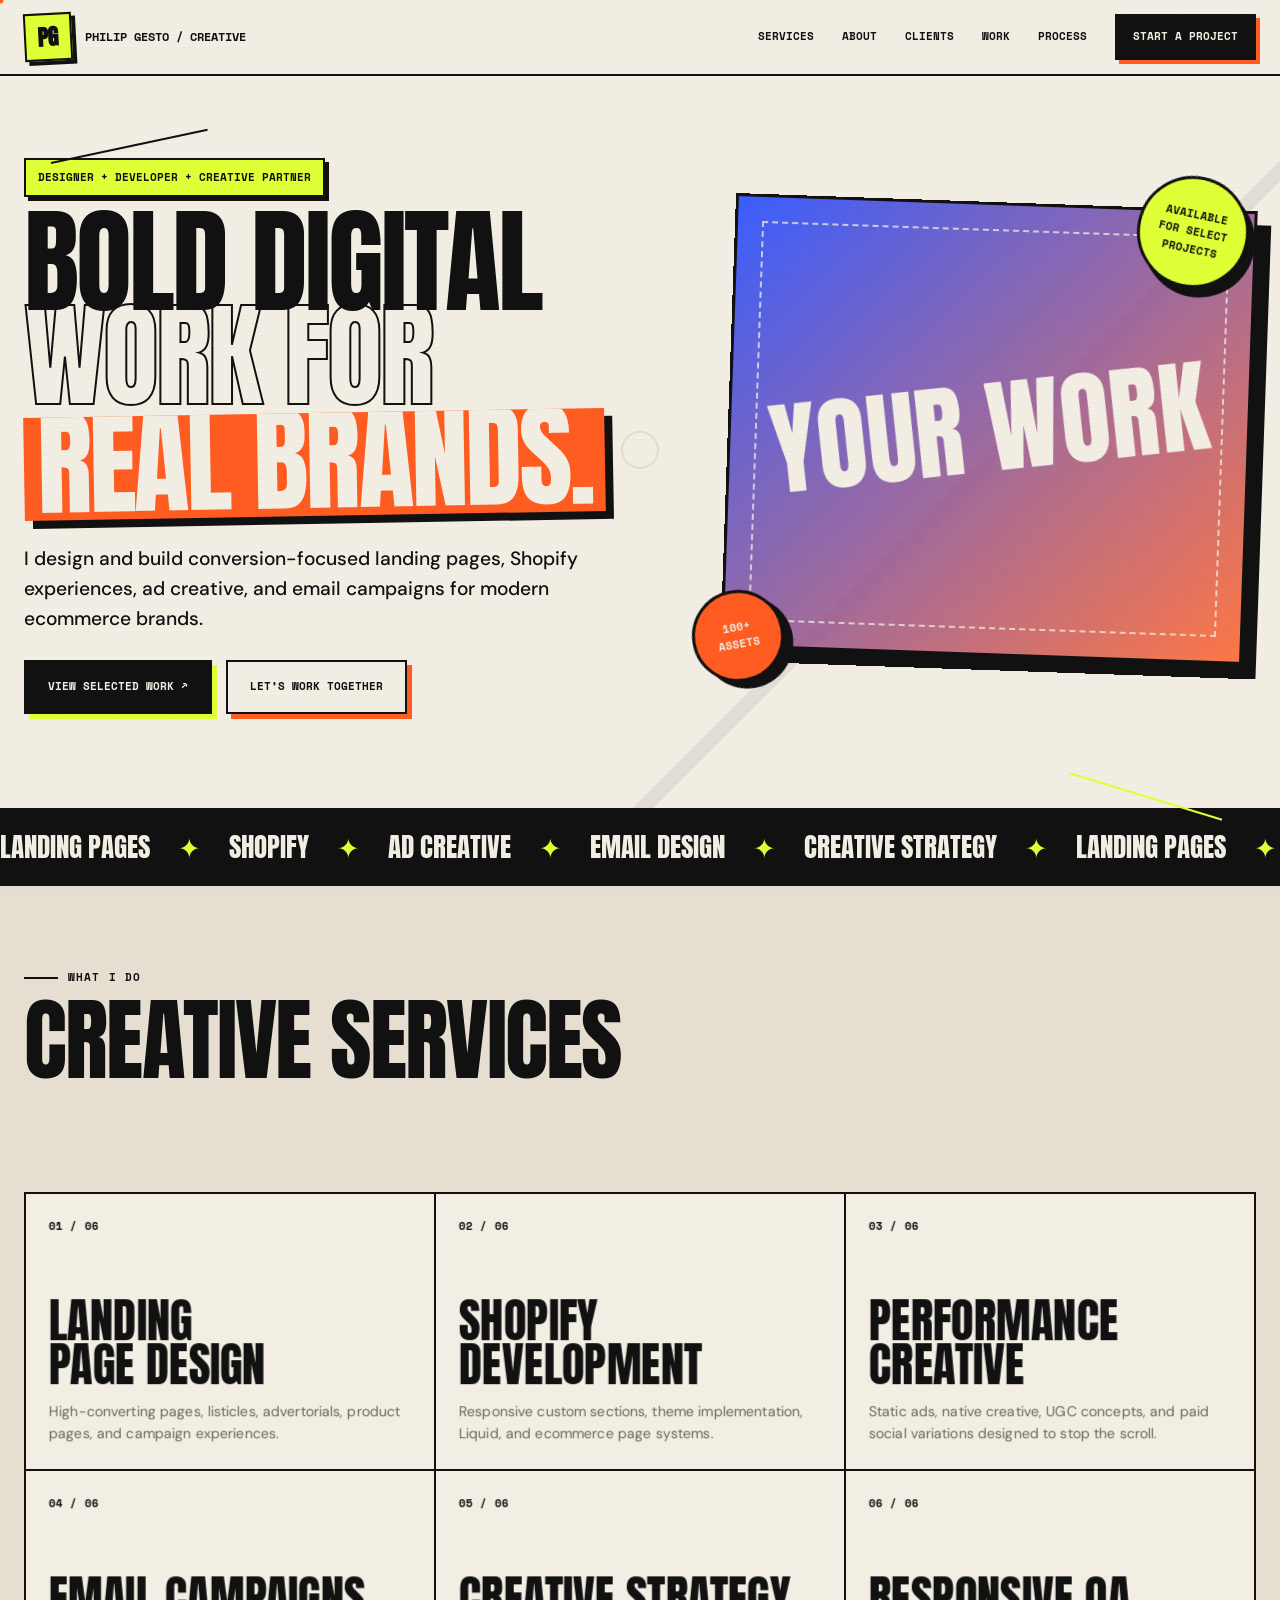
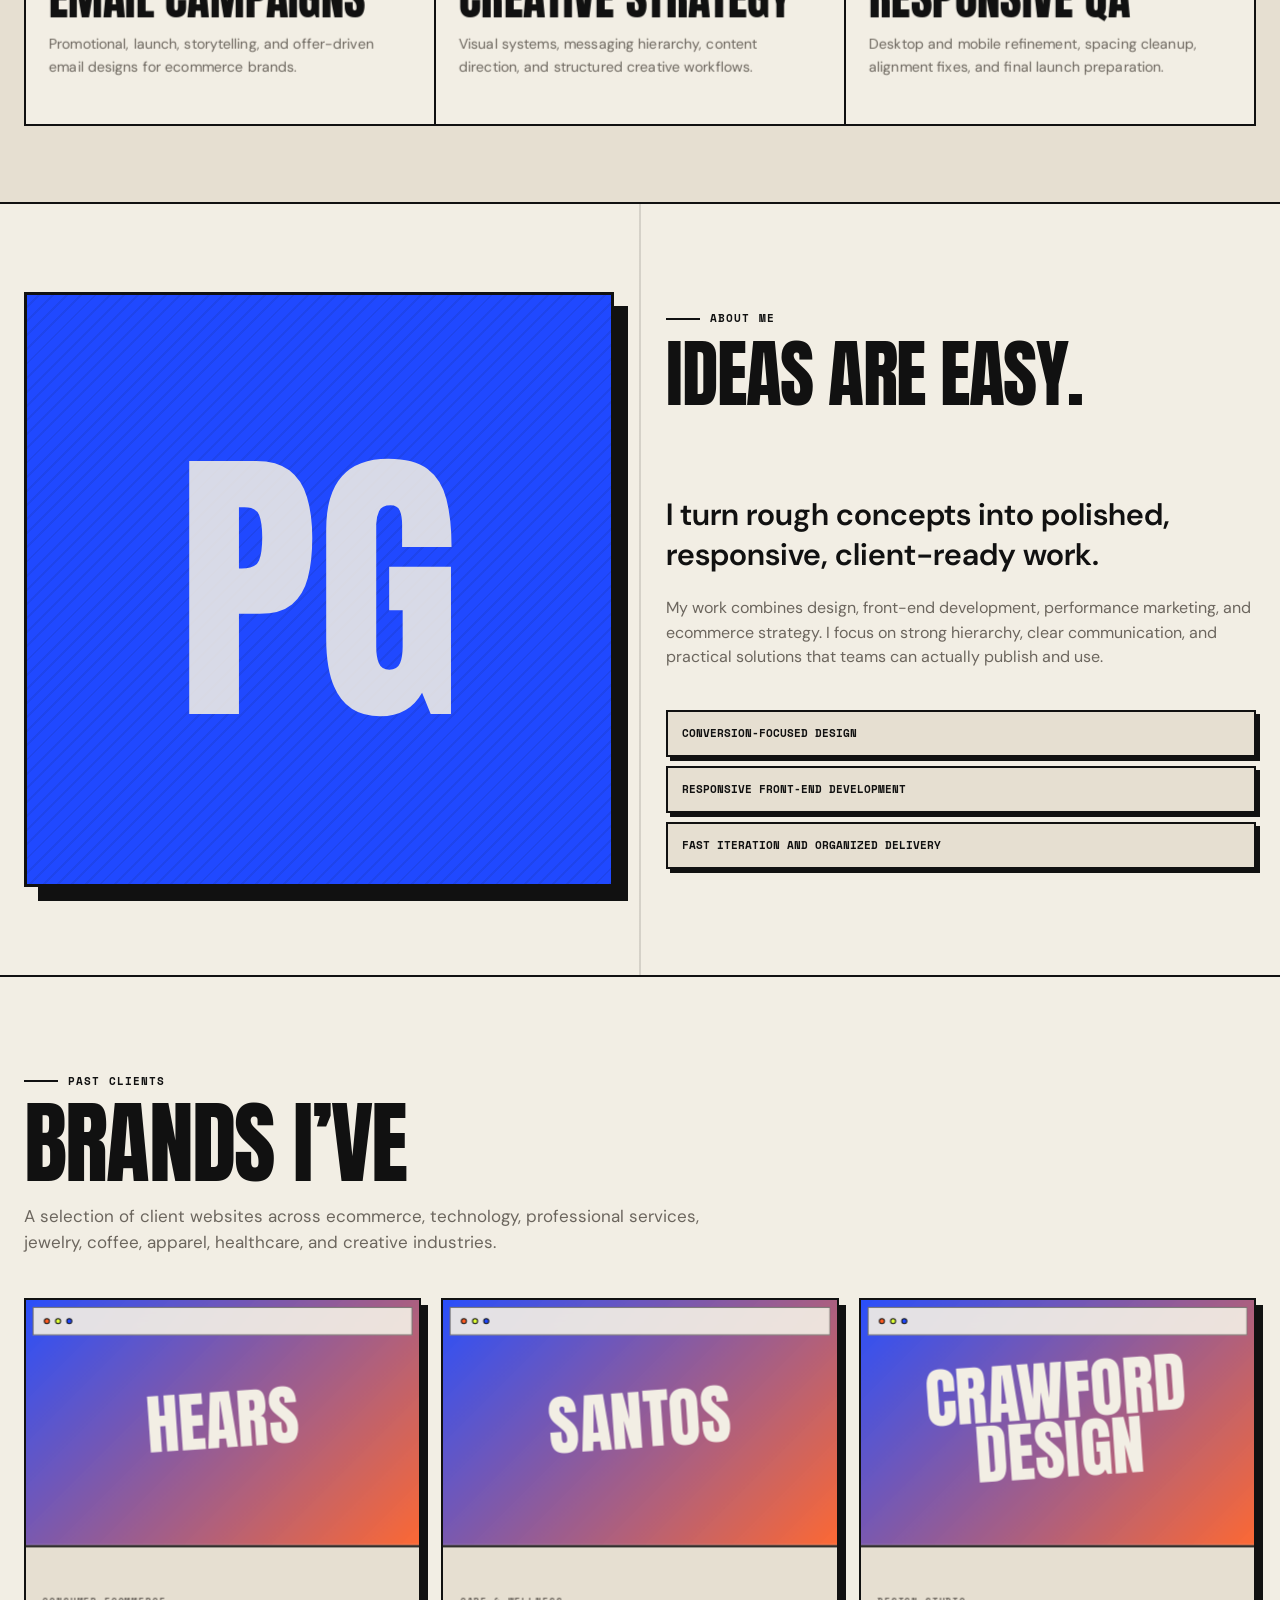
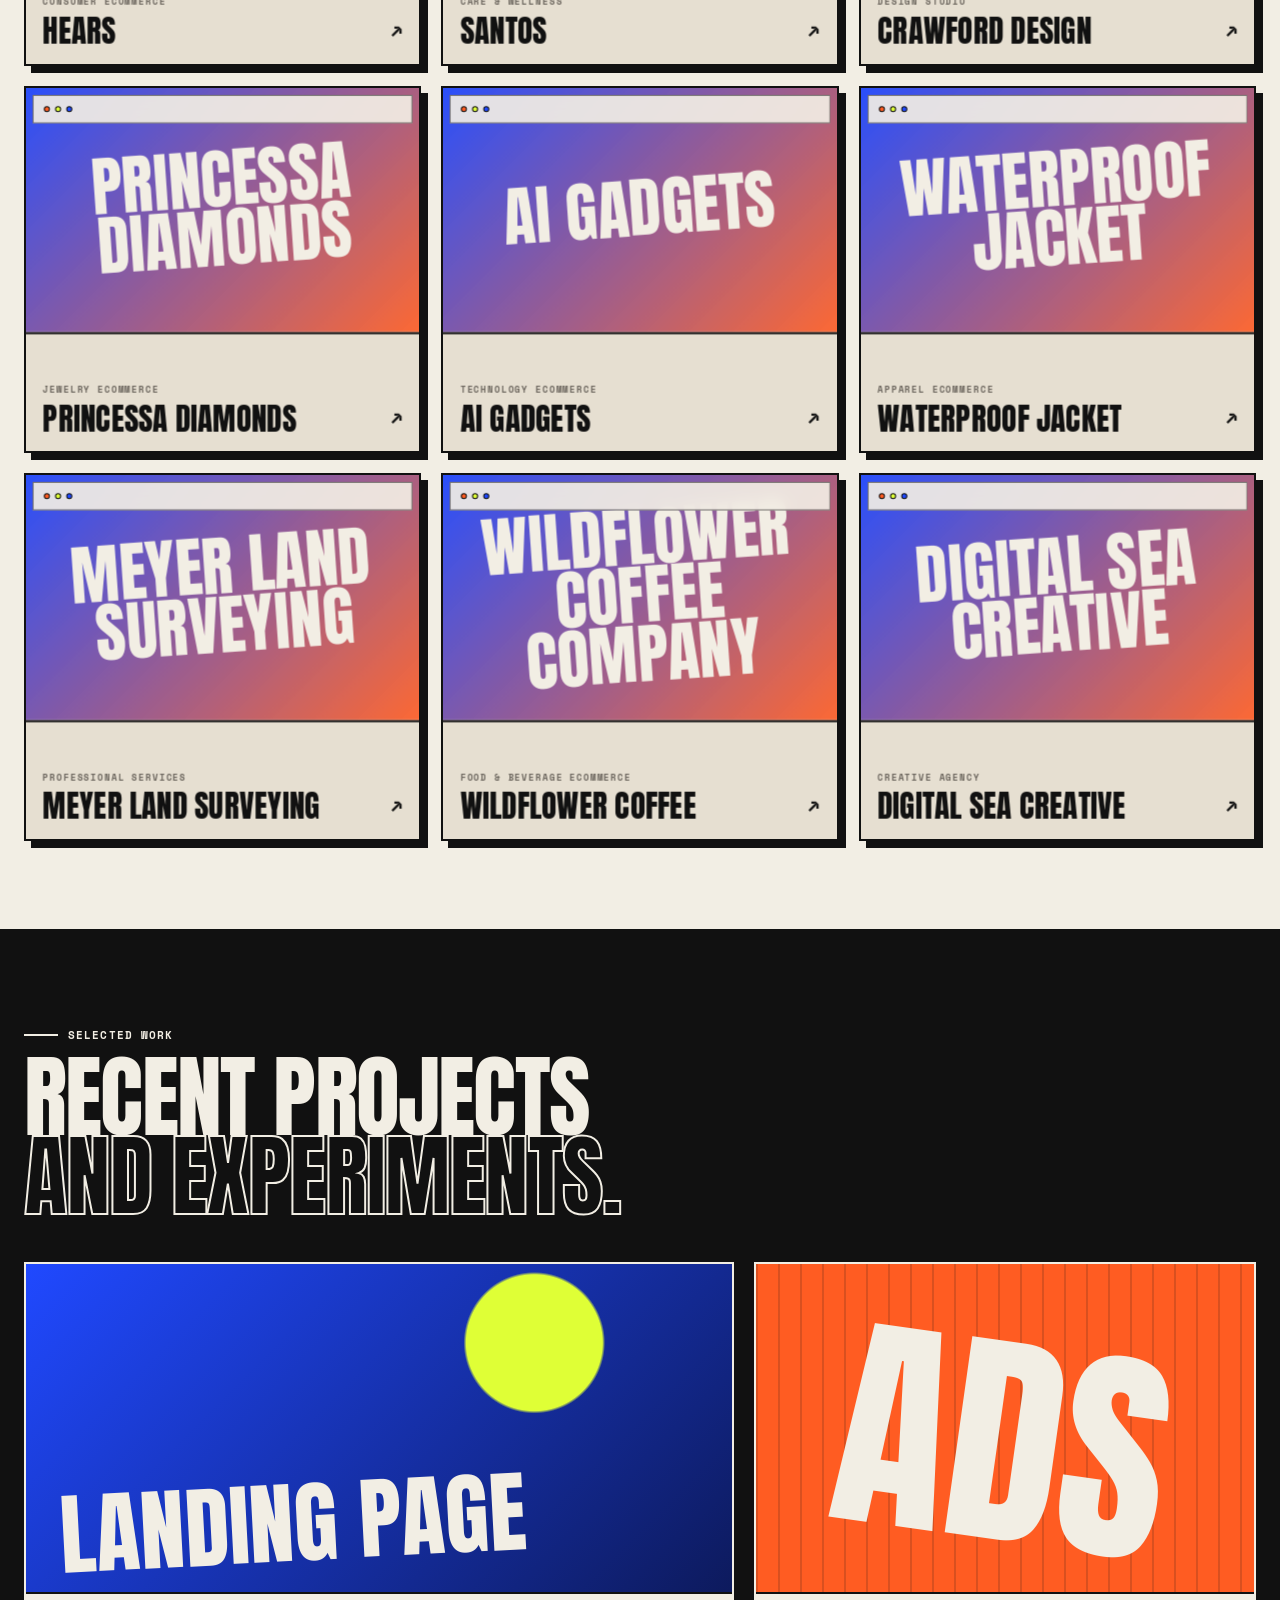
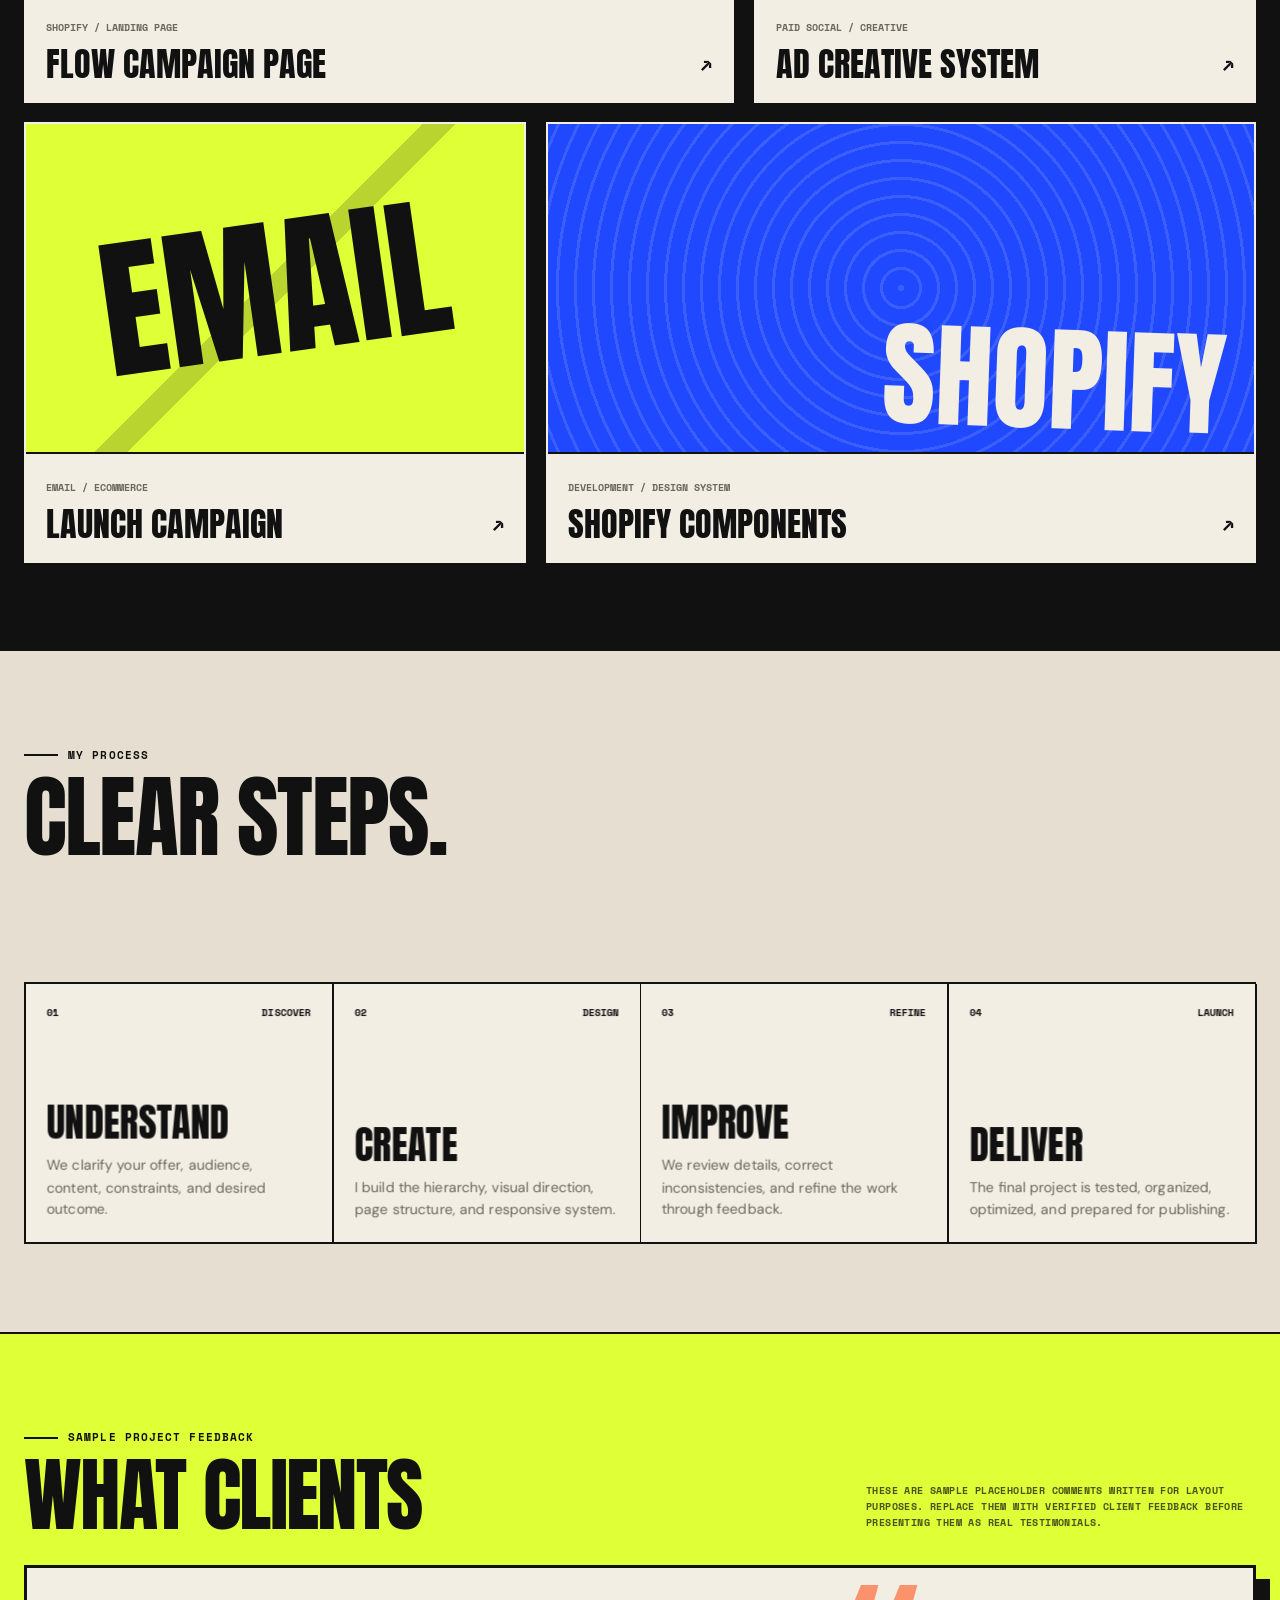
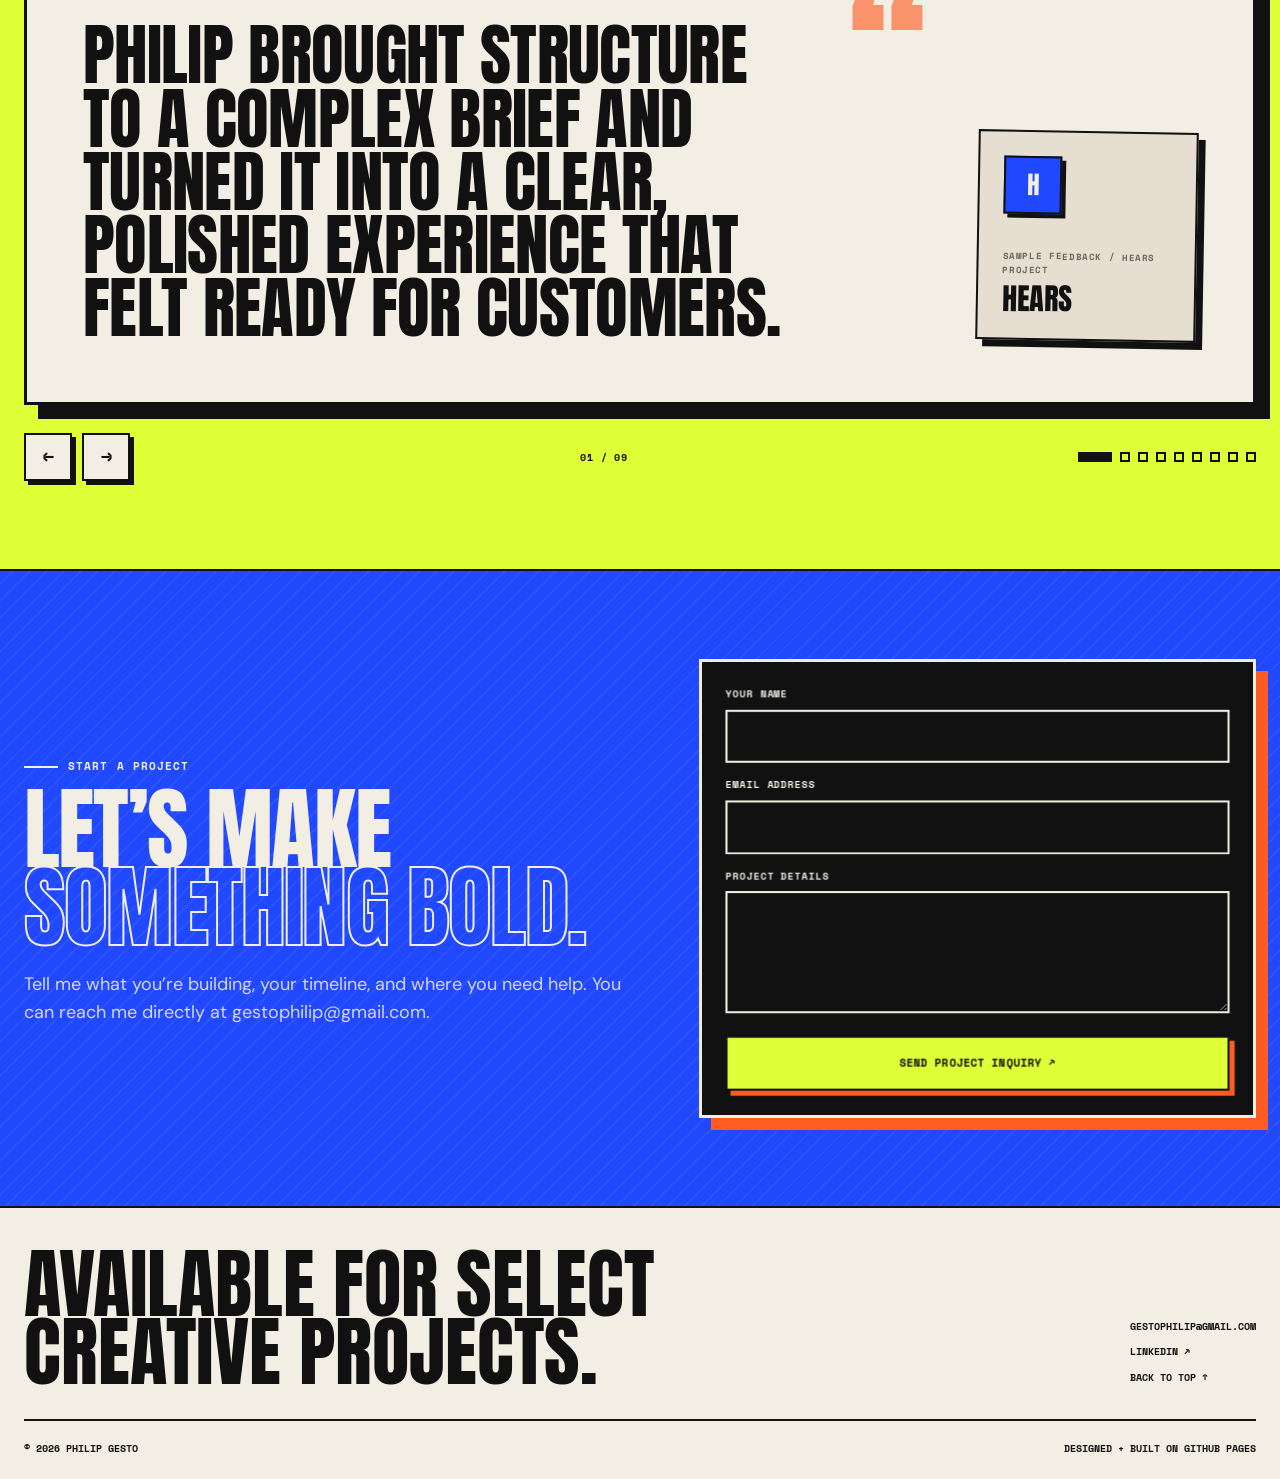
==== commit 7706e5e6: "Update index.html" ====
--- a/index.html
+++ b/index.html
@@ -2100,6 +2100,291 @@
       }
     }
 
+  
+    /* =========================
+       MULTI-CLIENT FEEDBACK SLIDER
+       Clearly marked as sample copy until verified
+    ========================== */
+
+    .testimonial {
+      overflow: hidden;
+      border-bottom: 2px solid var(--ink);
+      background: var(--acid);
+    }
+
+    .testimonial-heading {
+      margin-bottom: 34px;
+      display: flex;
+      align-items: end;
+      justify-content: space-between;
+      gap: 30px;
+    }
+
+    .testimonial-heading .section-title {
+      max-width: 980px;
+      margin-top: 14px;
+      font-size: clamp(50px, 6.3vw, 94px);
+    }
+
+    .testimonial-note {
+      max-width: 390px;
+      margin: 0;
+      color: rgba(17, 17, 17, .72);
+      font-family: var(--mono);
+      font-size: 10px;
+      font-weight: 700;
+      line-height: 1.6;
+      letter-spacing: .04em;
+      text-transform: uppercase;
+    }
+
+    .testimonial-stage {
+      position: relative;
+    }
+
+    .testimonial-slider {
+      position: relative;
+      min-height: 440px;
+      border: 3px solid var(--ink);
+      background: var(--paper);
+      box-shadow: 14px 14px 0 var(--ink);
+      overflow: hidden;
+    }
+
+    .testimonial-slide {
+      position: absolute;
+      inset: 0;
+      padding: 56px;
+      display: grid;
+      grid-template-columns: minmax(0, 1fr) 220px;
+      align-items: end;
+      gap: 50px;
+      opacity: 0;
+      visibility: hidden;
+      transform: translateX(48px);
+      transition:
+        opacity .48s ease,
+        transform .58s cubic-bezier(.77, 0, .18, 1),
+        visibility 0s linear .58s;
+    }
+
+    .testimonial-slide.is-active {
+      position: relative;
+      opacity: 1;
+      visibility: visible;
+      transform: translateX(0);
+      transition-delay: 0s;
+    }
+
+    .testimonial-slide.is-exiting {
+      opacity: 0;
+      visibility: visible;
+      transform: translateX(-48px);
+    }
+
+    .testimonial-quote-wrap {
+      position: relative;
+      z-index: 2;
+    }
+
+    .testimonial-quote-mark {
+      position: absolute;
+      top: -50px;
+      right: 0;
+      color: var(--orange);
+      font-family: var(--display);
+      font-size: 170px;
+      line-height: 1;
+      opacity: .62;
+      pointer-events: none;
+    }
+
+    .testimonial-slide blockquote {
+      position: relative;
+      z-index: 1;
+      max-width: 1050px;
+      margin: 0;
+      font-family: var(--display);
+      font-size: clamp(42px, 5.2vw, 76px);
+      line-height: .95;
+      letter-spacing: -.01em;
+      text-transform: uppercase;
+      text-wrap: balance;
+    }
+
+    .testimonial-source {
+      min-height: 210px;
+      padding: 24px;
+      border: 2px solid var(--ink);
+      display: flex;
+      flex-direction: column;
+      justify-content: space-between;
+      background: var(--paper-2);
+      box-shadow: 7px 7px 0 var(--ink);
+      transform: rotate(1deg);
+    }
+
+    .testimonial-source-badge {
+      width: 58px;
+      height: 58px;
+      border: 2px solid var(--ink);
+      display: grid;
+      place-items: center;
+      background: var(--blue);
+      color: var(--paper);
+      box-shadow: 4px 4px 0 var(--ink);
+      font-family: var(--display);
+      font-size: 25px;
+    }
+
+    .testimonial-source-label {
+      display: block;
+      margin-bottom: 7px;
+      color: var(--muted);
+      font-family: var(--mono);
+      font-size: 9px;
+      font-weight: 700;
+      letter-spacing: .07em;
+      text-transform: uppercase;
+    }
+
+    .testimonial-source h3 {
+      margin: 0;
+      font-family: var(--display);
+      font-size: 30px;
+      line-height: 1;
+      text-transform: uppercase;
+      font-weight: 400;
+      overflow-wrap: anywhere;
+    }
+
+    .testimonial-controls {
+      margin-top: 28px;
+      display: flex;
+      align-items: center;
+      justify-content: space-between;
+      gap: 24px;
+    }
+
+    .testimonial-buttons {
+      display: flex;
+      gap: 10px;
+    }
+
+    .testimonial-button {
+      width: 48px;
+      height: 48px;
+      border: 2px solid var(--ink);
+      display: grid;
+      place-items: center;
+      background: var(--paper);
+      color: var(--ink);
+      box-shadow: 4px 4px 0 var(--ink);
+      font-family: var(--mono);
+      font-size: 18px;
+      font-weight: 700;
+      cursor: pointer;
+      transition:
+        transform .18s ease,
+        background .18s ease,
+        box-shadow .18s ease;
+    }
+
+    .testimonial-button:hover {
+      transform: translate(-2px, -2px);
+      background: var(--orange);
+      color: var(--paper);
+      box-shadow: 7px 7px 0 var(--ink);
+    }
+
+    .testimonial-dots {
+      display: flex;
+      align-items: center;
+      flex-wrap: wrap;
+      justify-content: flex-end;
+      gap: 8px;
+    }
+
+    .testimonial-dot {
+      width: 10px;
+      height: 10px;
+      padding: 0;
+      border: 2px solid var(--ink);
+      border-radius: 0;
+      background: transparent;
+      cursor: pointer;
+      transition:
+        width .2s ease,
+        background .2s ease;
+    }
+
+    .testimonial-dot.is-active {
+      width: 34px;
+      background: var(--ink);
+    }
+
+    .testimonial-counter {
+      font-family: var(--mono);
+      font-size: 10px;
+      font-weight: 700;
+      letter-spacing: .08em;
+      text-transform: uppercase;
+      white-space: nowrap;
+    }
+
+    @media (max-width: 900px) {
+      .testimonial-heading {
+        align-items: flex-start;
+        flex-direction: column;
+      }
+
+      .testimonial-slide {
+        grid-template-columns: 1fr;
+        gap: 32px;
+      }
+
+      .testimonial-source {
+        min-height: 160px;
+      }
+    }
+
+    @media (max-width: 620px) {
+      .testimonial-heading {
+        margin-bottom: 26px;
+      }
+
+      .testimonial-slider {
+        min-height: 0;
+      }
+
+      .testimonial-slide {
+        padding: 34px 22px;
+      }
+
+      .testimonial-slide blockquote {
+        font-size: 38px;
+      }
+
+      .testimonial-quote-mark {
+        top: -30px;
+        font-size: 110px;
+      }
+
+      .testimonial-source {
+        min-height: 140px;
+        padding: 18px;
+      }
+
+      .testimonial-controls {
+        align-items: flex-start;
+        flex-direction: column;
+      }
+
+      .testimonial-dots {
+        justify-content: flex-start;
+      }
+    }
+
   </style>
 </head>
 
@@ -2568,22 +2853,203 @@
       </div>
     </section>
 
-    <section class="testimonial section">
+
+    <section class="testimonial section" id="feedback">
       <div class="container">
-        <div class="testimonial-card reveal">
-          <span class="quote">“</span>
-
-          <blockquote>
-            Philip takes rough ideas and turns them into polished work that looks strong and is actually ready to use.
-          </blockquote>
-
-          <div class="testimonial-meta">
-            <div class="avatar">C</div>
-            <div>Client Name<br>Brand / Company</div>
+        <div class="testimonial-heading">
+          <div>
+            <div class="eyebrow reveal">Sample project feedback</div>
+            <h2 class="section-title reveal">What clients <span class="outline">might say.</span></h2>
+          </div>
+
+          <p class="testimonial-note reveal">
+            These are sample placeholder comments written for layout purposes.
+            Replace them with verified client feedback before presenting them as real testimonials.
+          </p>
+        </div>
+
+        <div class="testimonial-stage reveal">
+          <div class="testimonial-slider" id="testimonialSlider" aria-live="polite">
+            <article class="testimonial-slide is-active" data-testimonial="0">
+              <div class="testimonial-quote-wrap">
+                <span class="testimonial-quote-mark">“</span>
+                <blockquote>
+                  Philip brought structure to a complex brief and turned it into a clear, polished experience that felt ready for customers.
+                </blockquote>
+              </div>
+
+              <div class="testimonial-source">
+                <div class="testimonial-source-badge">H</div>
+                <div>
+                  <span class="testimonial-source-label">Sample feedback / Hears project</span>
+                  <h3>Hears</h3>
+                </div>
+              </div>
+            </article>
+
+            <article class="testimonial-slide" data-testimonial="1">
+              <div class="testimonial-quote-wrap">
+                <span class="testimonial-quote-mark">“</span>
+                <blockquote>
+                  He made the experience feel clearer, more trustworthy, and much easier to understand across desktop and mobile.
+                </blockquote>
+              </div>
+
+              <div class="testimonial-source">
+                <div class="testimonial-source-badge">S</div>
+                <div>
+                  <span class="testimonial-source-label">Sample feedback / Santos project</span>
+                  <h3>Santos</h3>
+                </div>
+              </div>
+            </article>
+
+            <article class="testimonial-slide" data-testimonial="2">
+              <div class="testimonial-quote-wrap">
+                <span class="testimonial-quote-mark">“</span>
+                <blockquote>
+                  Philip understood the visual details that mattered and translated them into a responsive website without losing the original character.
+                </blockquote>
+              </div>
+
+              <div class="testimonial-source">
+                <div class="testimonial-source-badge">C</div>
+                <div>
+                  <span class="testimonial-source-label">Sample feedback / Crawford Design project</span>
+                  <h3>Crawford Design</h3>
+                </div>
+              </div>
+            </article>
+
+            <article class="testimonial-slide" data-testimonial="3">
+              <div class="testimonial-quote-wrap">
+                <span class="testimonial-quote-mark">“</span>
+                <blockquote>
+                  He helped shape a premium presentation that made the products feel more refined while keeping the shopping experience practical.
+                </blockquote>
+              </div>
+
+              <div class="testimonial-source">
+                <div class="testimonial-source-badge">P</div>
+                <div>
+                  <span class="testimonial-source-label">Sample feedback / Princessa Diamonds project</span>
+                  <h3>Princessa Diamonds</h3>
+                </div>
+              </div>
+            </article>
+
+            <article class="testimonial-slide" data-testimonial="4">
+              <div class="testimonial-quote-wrap">
+                <span class="testimonial-quote-mark">“</span>
+                <blockquote>
+                  Philip organized technical product information into a layout that felt modern, exciting, and simple enough to browse quickly.
+                </blockquote>
+              </div>
+
+              <div class="testimonial-source">
+                <div class="testimonial-source-badge">AI</div>
+                <div>
+                  <span class="testimonial-source-label">Sample feedback / AI Gadgets project</span>
+                  <h3>AI Gadgets</h3>
+                </div>
+              </div>
+            </article>
+
+            <article class="testimonial-slide" data-testimonial="5">
+              <div class="testimonial-quote-wrap">
+                <span class="testimonial-quote-mark">“</span>
+                <blockquote>
+                  The final experience felt cleaner and easier to navigate, with stronger product organization and a more consistent visual system.
+                </blockquote>
+              </div>
+
+              <div class="testimonial-source">
+                <div class="testimonial-source-badge">W</div>
+                <div>
+                  <span class="testimonial-source-label">Sample feedback / Waterproof Jacket project</span>
+                  <h3>Waterproof Jacket</h3>
+                </div>
+              </div>
+            </article>
+
+            <article class="testimonial-slide" data-testimonial="6">
+              <div class="testimonial-quote-wrap">
+                <span class="testimonial-quote-mark">“</span>
+                <blockquote>
+                  Philip gave a traditional service business a more professional digital presence while keeping the information direct and useful.
+                </blockquote>
+              </div>
+
+              <div class="testimonial-source">
+                <div class="testimonial-source-badge">M</div>
+                <div>
+                  <span class="testimonial-source-label">Sample feedback / Meyer Land Surveying project</span>
+                  <h3>Meyer Land Surveying</h3>
+                </div>
+              </div>
+            </article>
+
+            <article class="testimonial-slide" data-testimonial="7">
+              <div class="testimonial-quote-wrap">
+                <span class="testimonial-quote-mark">“</span>
+                <blockquote>
+                  He balanced the warmth of the brand with a clearer ecommerce structure, creating a site that felt welcoming and easier to shop.
+                </blockquote>
+              </div>
+
+              <div class="testimonial-source">
+                <div class="testimonial-source-badge">W</div>
+                <div>
+                  <span class="testimonial-source-label">Sample feedback / Wildflower Coffee project</span>
+                  <h3>Wildflower Coffee</h3>
+                </div>
+              </div>
+            </article>
+
+            <article class="testimonial-slide" data-testimonial="8">
+              <div class="testimonial-quote-wrap">
+                <span class="testimonial-quote-mark">“</span>
+                <blockquote>
+                  Philip worked quickly across design and development, communicated clearly, and kept every deliverable organized from concept to launch.
+                </blockquote>
+              </div>
+
+              <div class="testimonial-source">
+                <div class="testimonial-source-badge">D</div>
+                <div>
+                  <span class="testimonial-source-label">Sample feedback / Digital Sea Creative project</span>
+                  <h3>Digital Sea Creative</h3>
+                </div>
+              </div>
+            </article>
+          </div>
+
+          <div class="testimonial-controls">
+            <div class="testimonial-buttons">
+              <button class="testimonial-button" id="testimonialPrev" type="button" aria-label="Previous feedback">←</button>
+              <button class="testimonial-button" id="testimonialNext" type="button" aria-label="Next feedback">→</button>
+            </div>
+
+            <div class="testimonial-counter">
+              <span id="testimonialCurrent">01</span> / 09
+            </div>
+
+            <div class="testimonial-dots" id="testimonialDots" aria-label="Choose feedback">
+              <button class="testimonial-dot is-active" type="button" data-dot="0" aria-label="Show feedback 1"></button>
+              <button class="testimonial-dot" type="button" data-dot="1" aria-label="Show feedback 2"></button>
+              <button class="testimonial-dot" type="button" data-dot="2" aria-label="Show feedback 3"></button>
+              <button class="testimonial-dot" type="button" data-dot="3" aria-label="Show feedback 4"></button>
+              <button class="testimonial-dot" type="button" data-dot="4" aria-label="Show feedback 5"></button>
+              <button class="testimonial-dot" type="button" data-dot="5" aria-label="Show feedback 6"></button>
+              <button class="testimonial-dot" type="button" data-dot="6" aria-label="Show feedback 7"></button>
+              <button class="testimonial-dot" type="button" data-dot="7" aria-label="Show feedback 8"></button>
+              <button class="testimonial-dot" type="button" data-dot="8" aria-label="Show feedback 9"></button>
+            </div>
           </div>
         </div>
       </div>
     </section>
+
 
     <section class="contact section" id="contact">
       <div class="container contact-grid">
@@ -2593,11 +3059,11 @@
 
           <p class="contact-copy reveal">
             Tell me what you’re building, your timeline, and where you need help.
-            Replace the placeholder email with your real address before publishing.
+            You can reach me directly at gestophilip@gmail.com.
           </p>
         </div>
 
-        <form class="contact-card reveal" action="mailto:your@email.com" method="post" enctype="text/plain">
+        <form class="contact-card reveal" action="mailto:gestophilip@gmail.com" method="post" enctype="text/plain">
           <label for="name">Your name</label>
           <input id="name" name="name" type="text" autocomplete="name" required>
 
@@ -2619,7 +3085,7 @@
         <h2 class="footer-title">Available for select creative projects.</h2>
 
         <div class="footer-links">
-          <a href="mailto:your@email.com">your@email.com</a>
+          <a href="mailto:gestophilip@gmail.com">gestophilip@gmail.com</a>
           <a href="https://www.linkedin.com/" target="_blank" rel="noopener noreferrer">LinkedIn ↗</a>
           <a href="#home">Back to top ↑</a>
         </div>
@@ -2867,5 +3333,75 @@
     }, 1400);
   </script>
 
+
+  <script>
+    document.addEventListener("DOMContentLoaded", () => {
+      const slider = document.getElementById("testimonialSlider");
+      const slides = slider ? Array.from(slider.querySelectorAll(".testimonial-slide")) : [];
+      const previousButton = document.getElementById("testimonialPrev");
+      const nextButton = document.getElementById("testimonialNext");
+      const dots = Array.from(document.querySelectorAll(".testimonial-dot"));
+      const currentCounter = document.getElementById("testimonialCurrent");
+
+      if (!slides.length) return;
+
+      let currentIndex = 0;
+      let autoRotate = null;
+
+      const formatNumber = (number) => String(number).padStart(2, "0");
+
+      const showTestimonial = (nextIndex) => {
+        const normalizedIndex = (nextIndex + slides.length) % slides.length;
+
+        slides.forEach((slide, index) => {
+          slide.classList.toggle("is-active", index === normalizedIndex);
+          slide.classList.remove("is-exiting");
+        });
+
+        dots.forEach((dot, index) => {
+          dot.classList.toggle("is-active", index === normalizedIndex);
+        });
+
+        currentIndex = normalizedIndex;
+
+        if (currentCounter) {
+          currentCounter.textContent = formatNumber(currentIndex + 1);
+        }
+      };
+
+      const restartAutoRotate = () => {
+        window.clearInterval(autoRotate);
+        autoRotate = window.setInterval(() => {
+          showTestimonial(currentIndex + 1);
+        }, 7000);
+      };
+
+      previousButton?.addEventListener("click", () => {
+        showTestimonial(currentIndex - 1);
+        restartAutoRotate();
+      });
+
+      nextButton?.addEventListener("click", () => {
+        showTestimonial(currentIndex + 1);
+        restartAutoRotate();
+      });
+
+      dots.forEach((dot) => {
+        dot.addEventListener("click", () => {
+          showTestimonial(Number(dot.dataset.dot));
+          restartAutoRotate();
+        });
+      });
+
+      slider.addEventListener("mouseenter", () => {
+        window.clearInterval(autoRotate);
+      });
+
+      slider.addEventListener("mouseleave", restartAutoRotate);
+
+      restartAutoRotate();
+    });
+  </script>
+
 </body>
 </html>
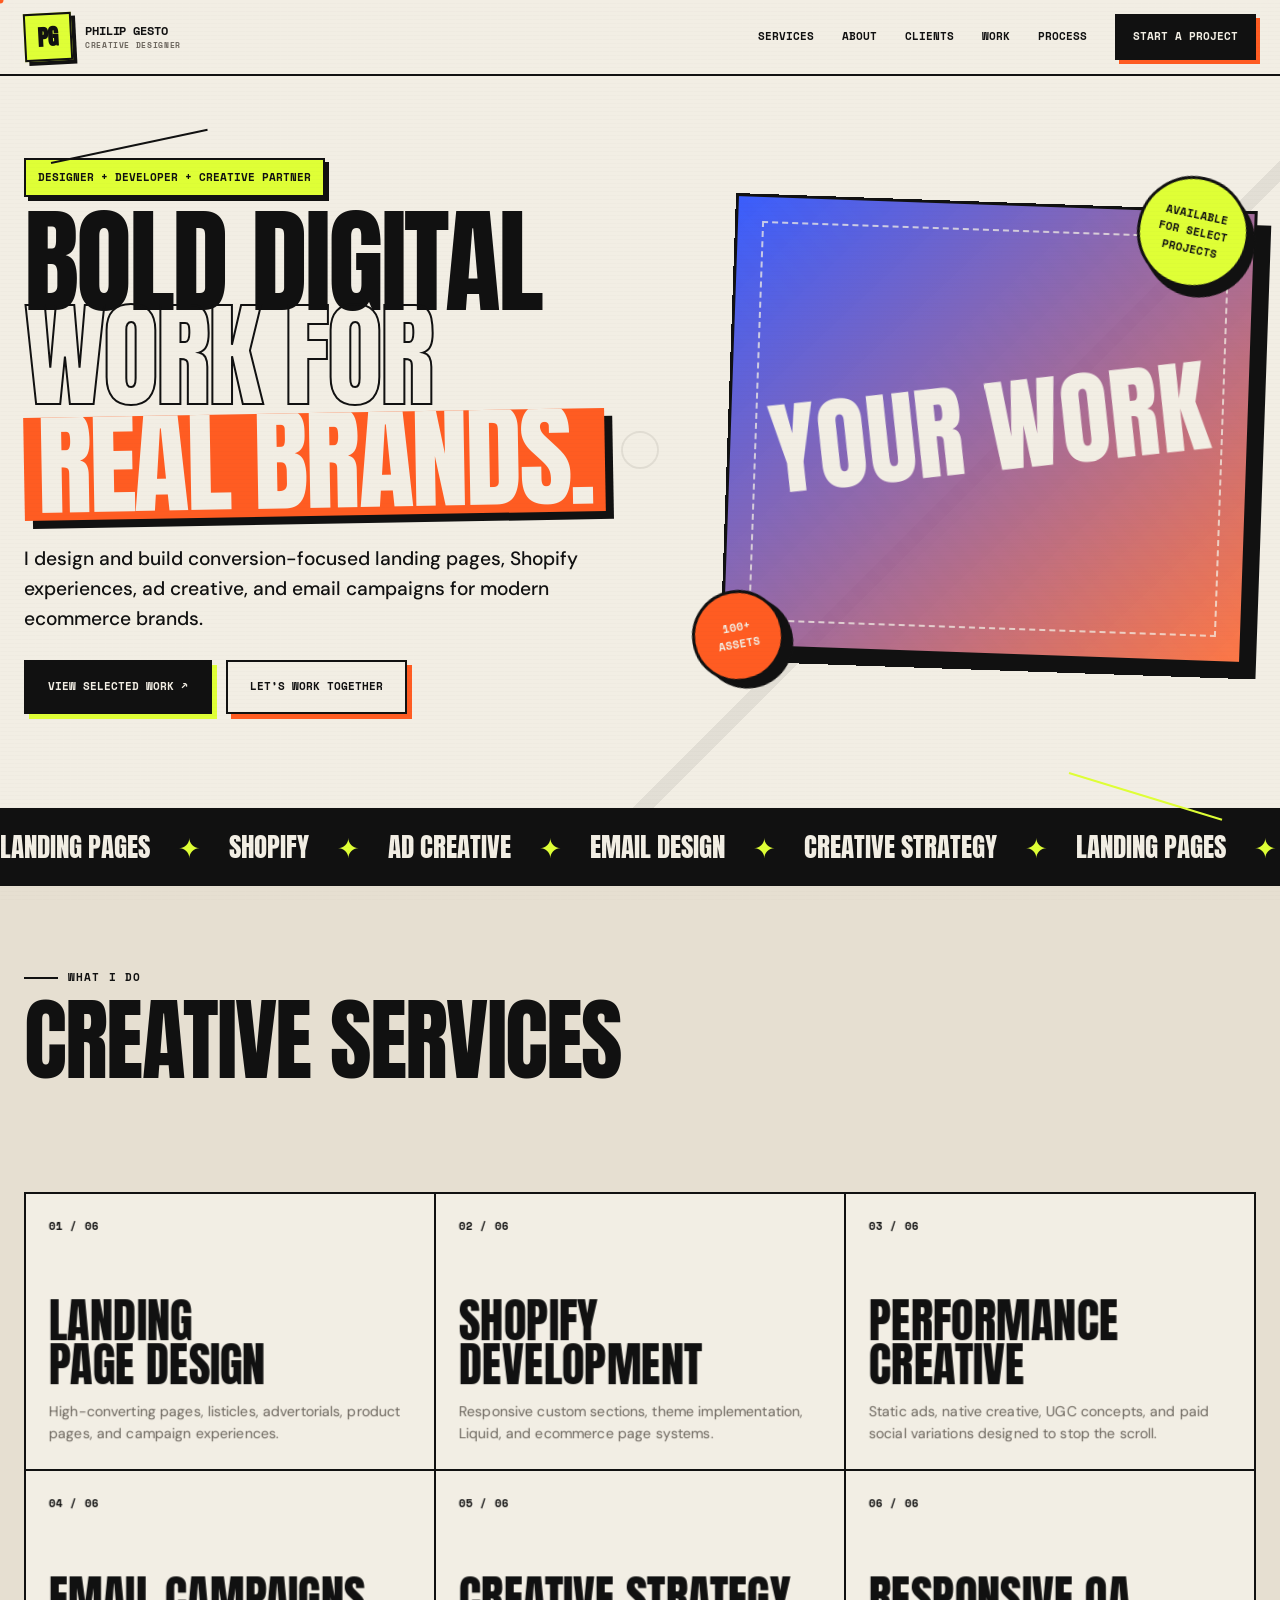
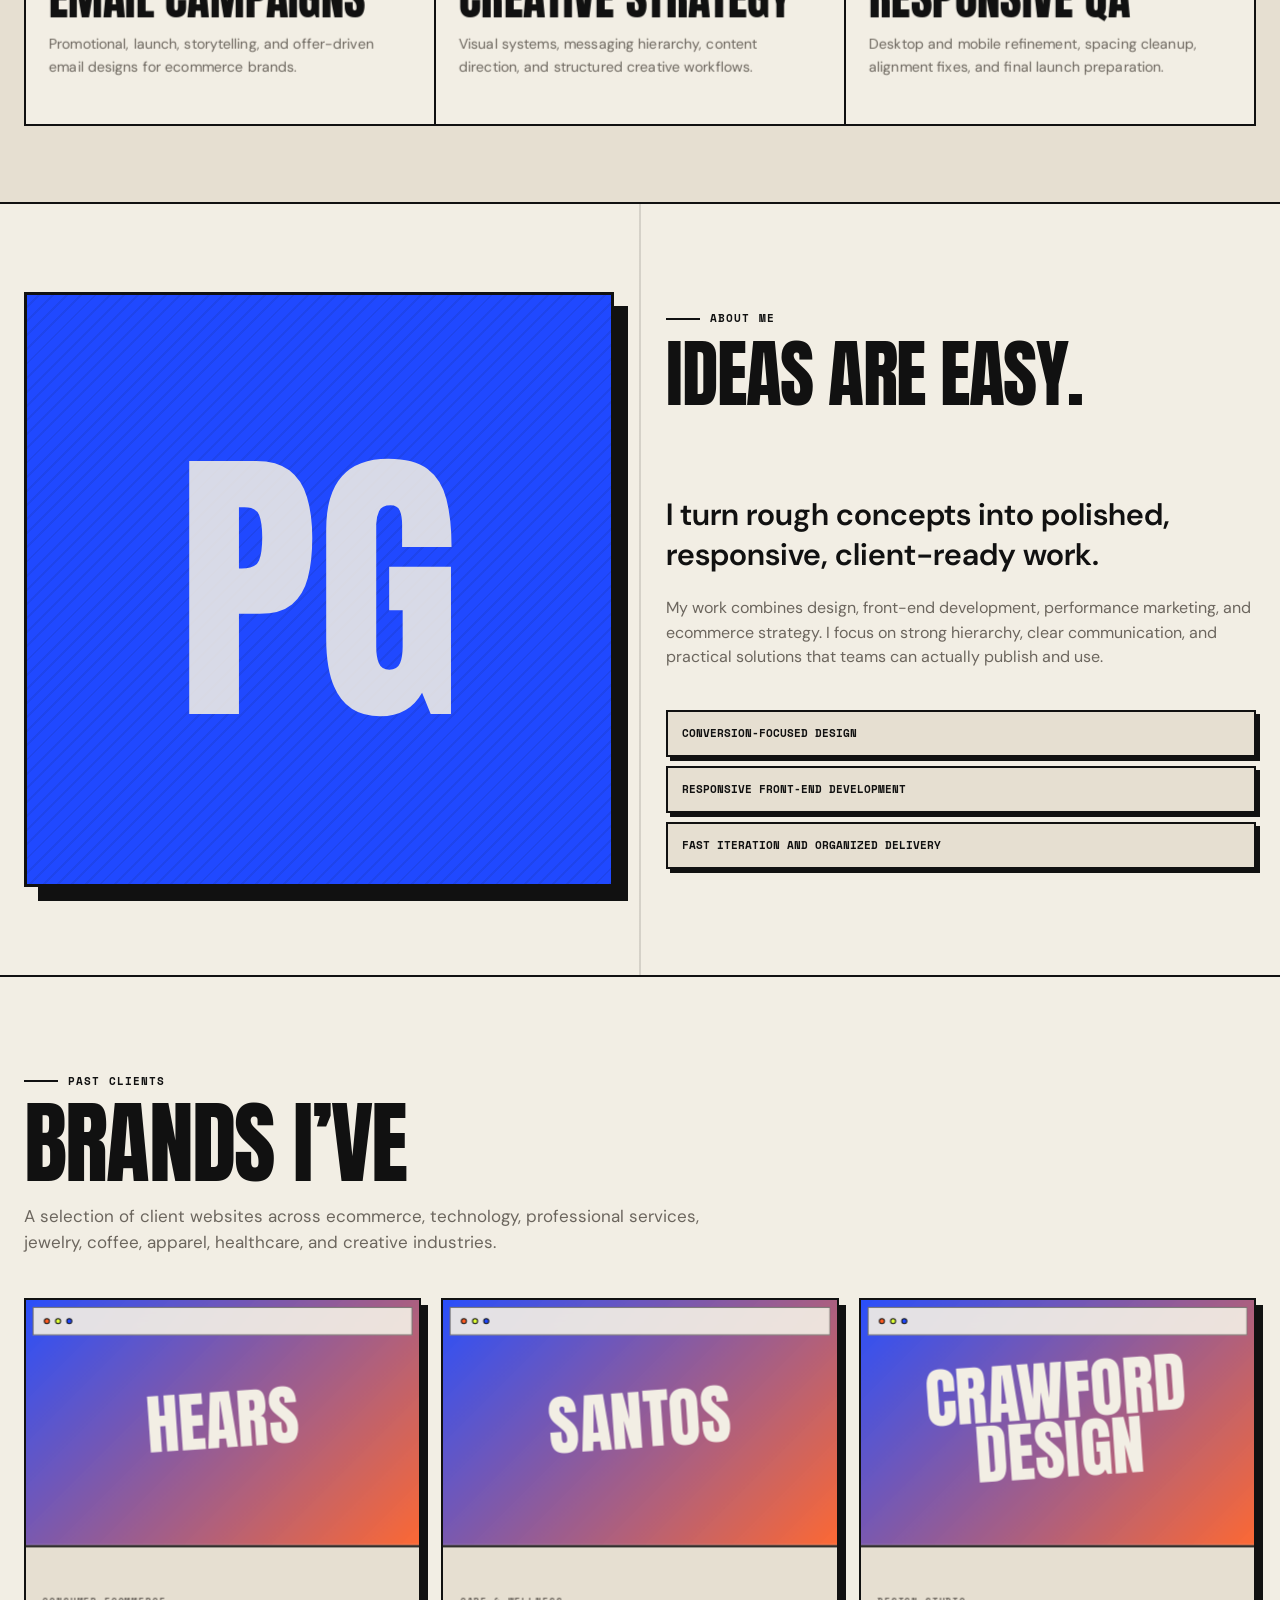
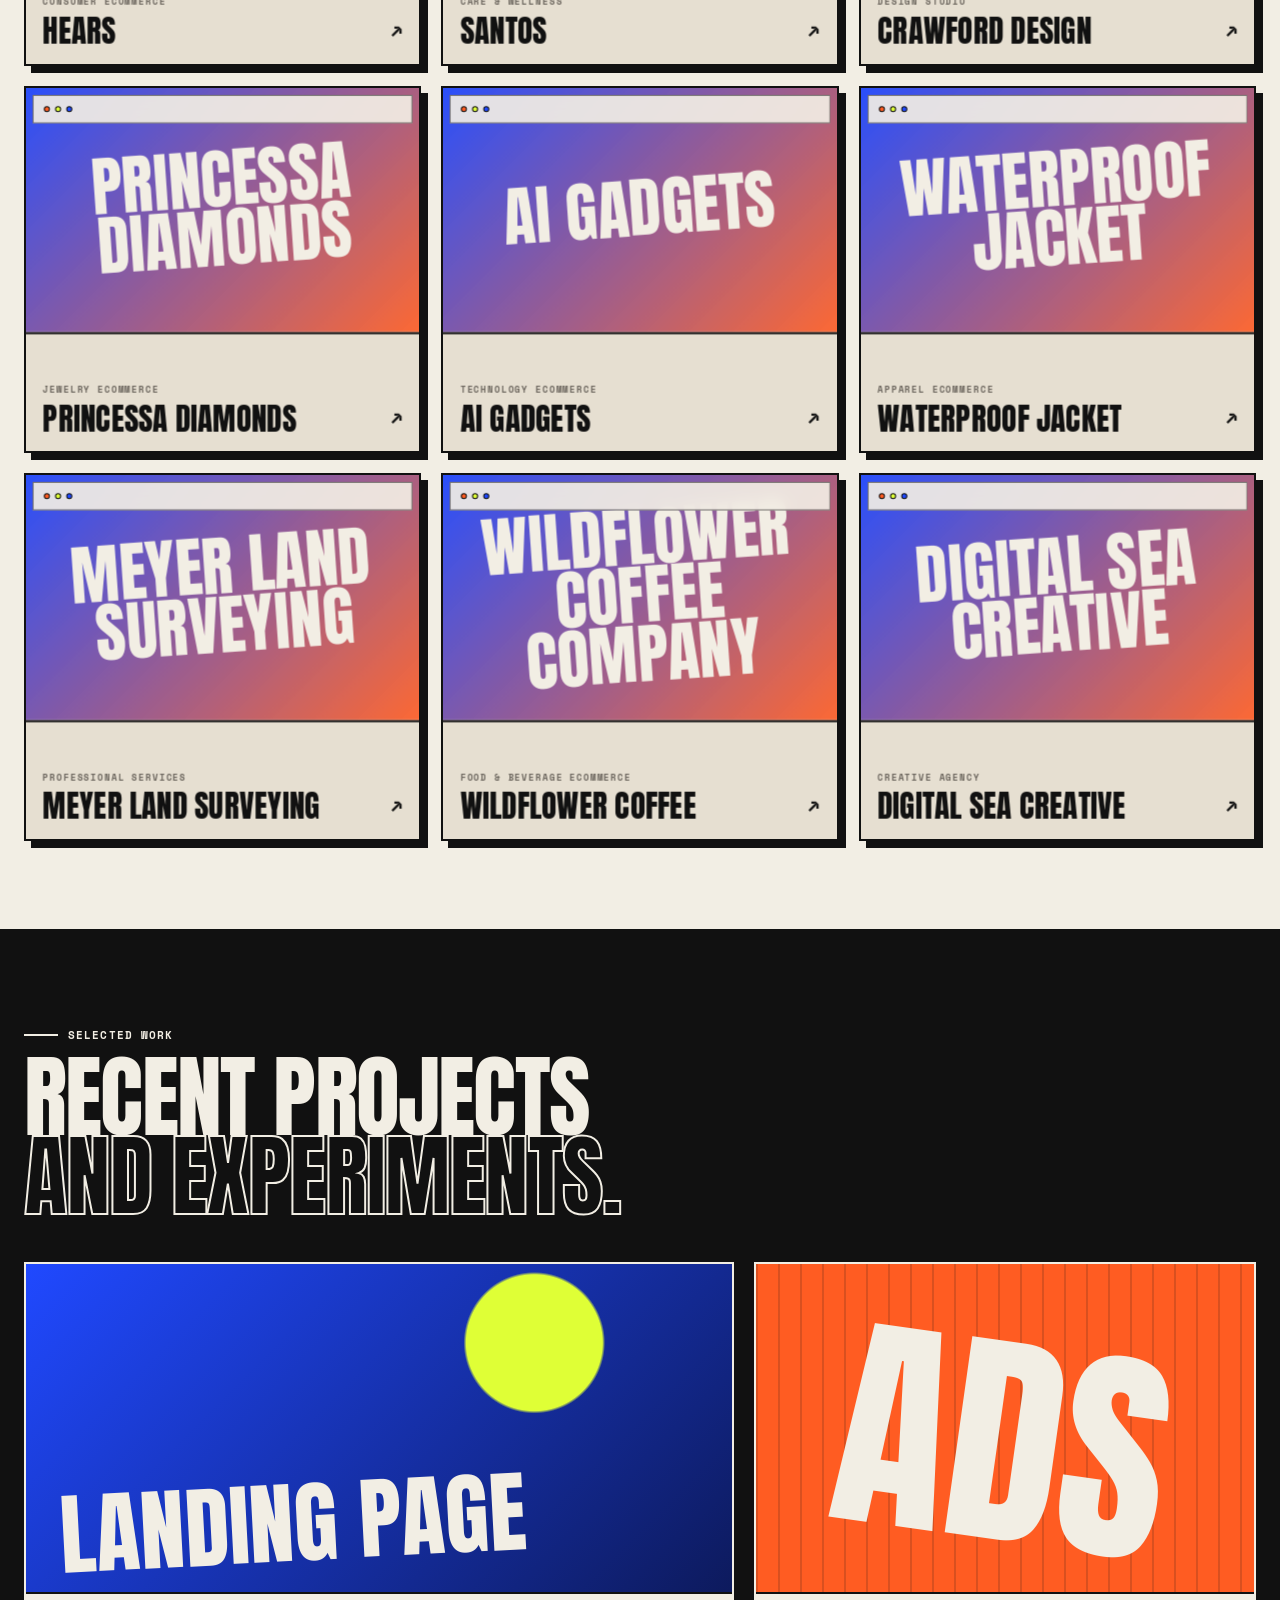
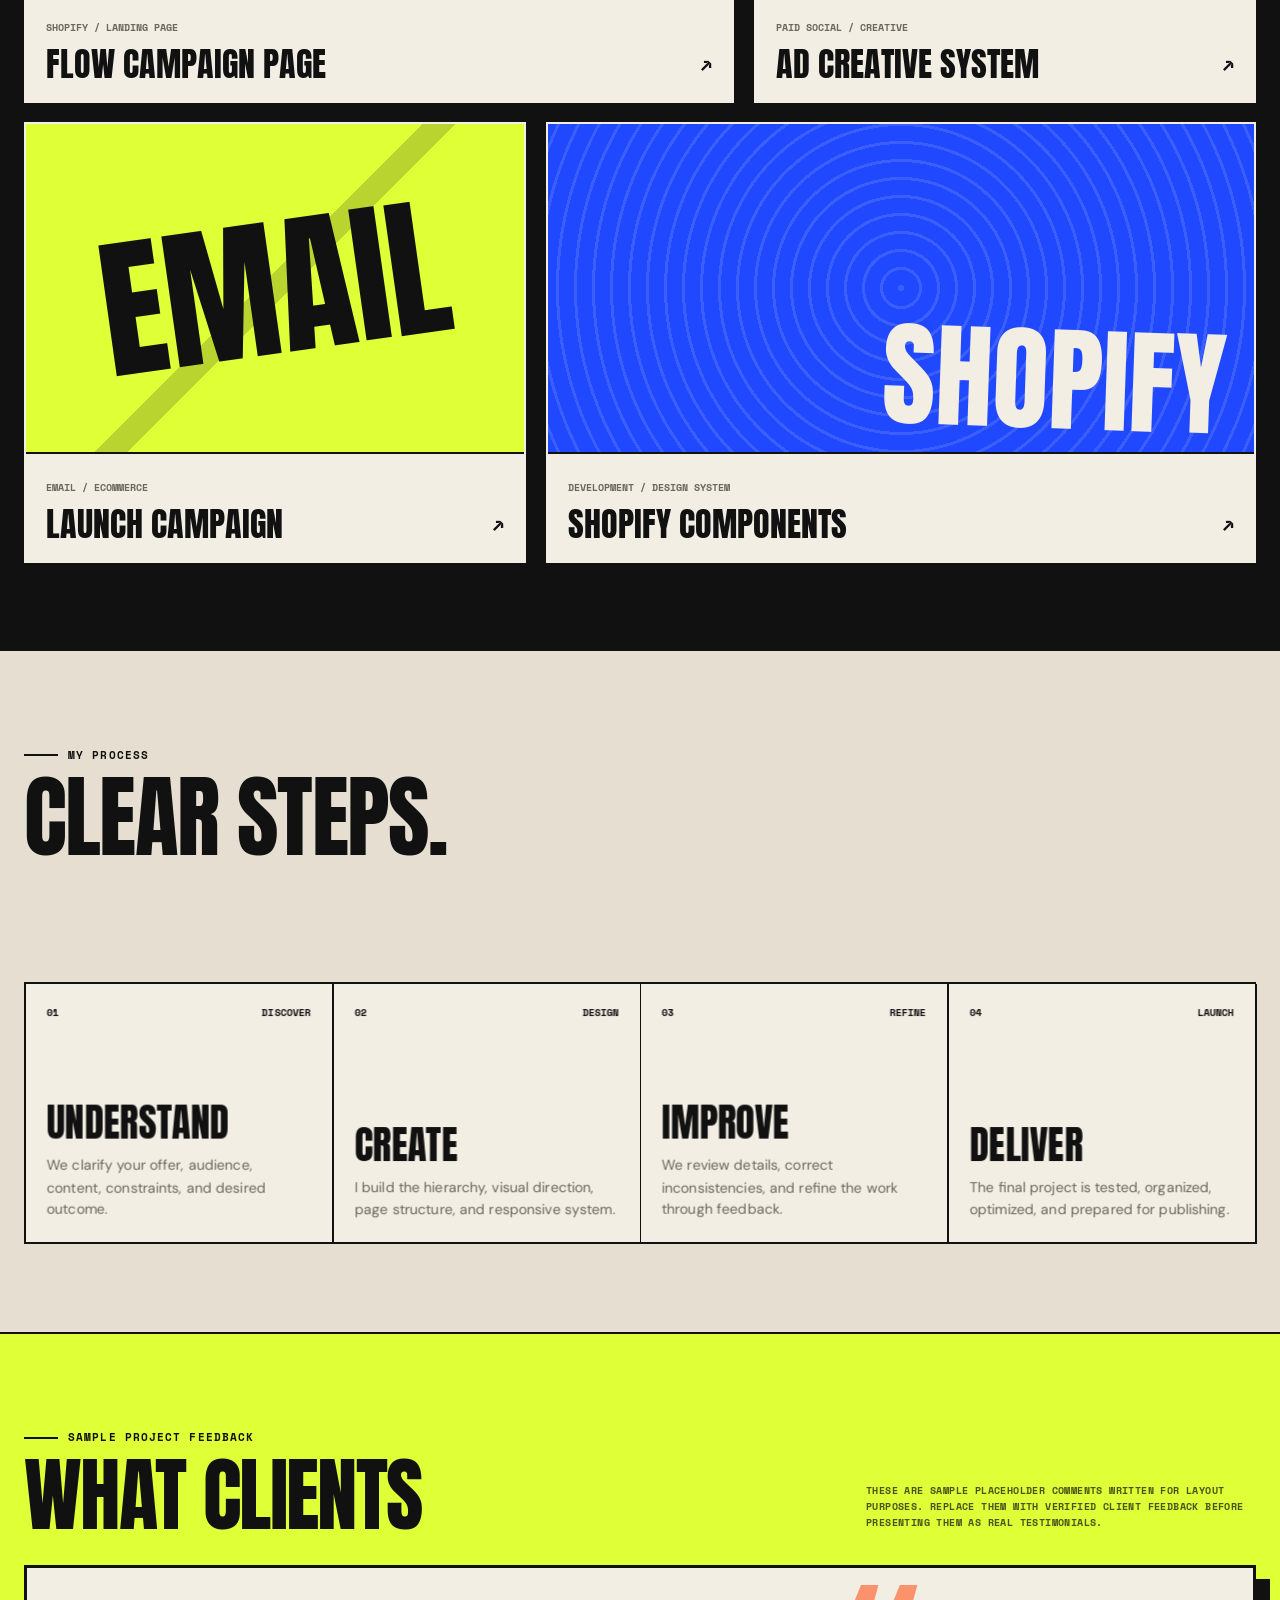
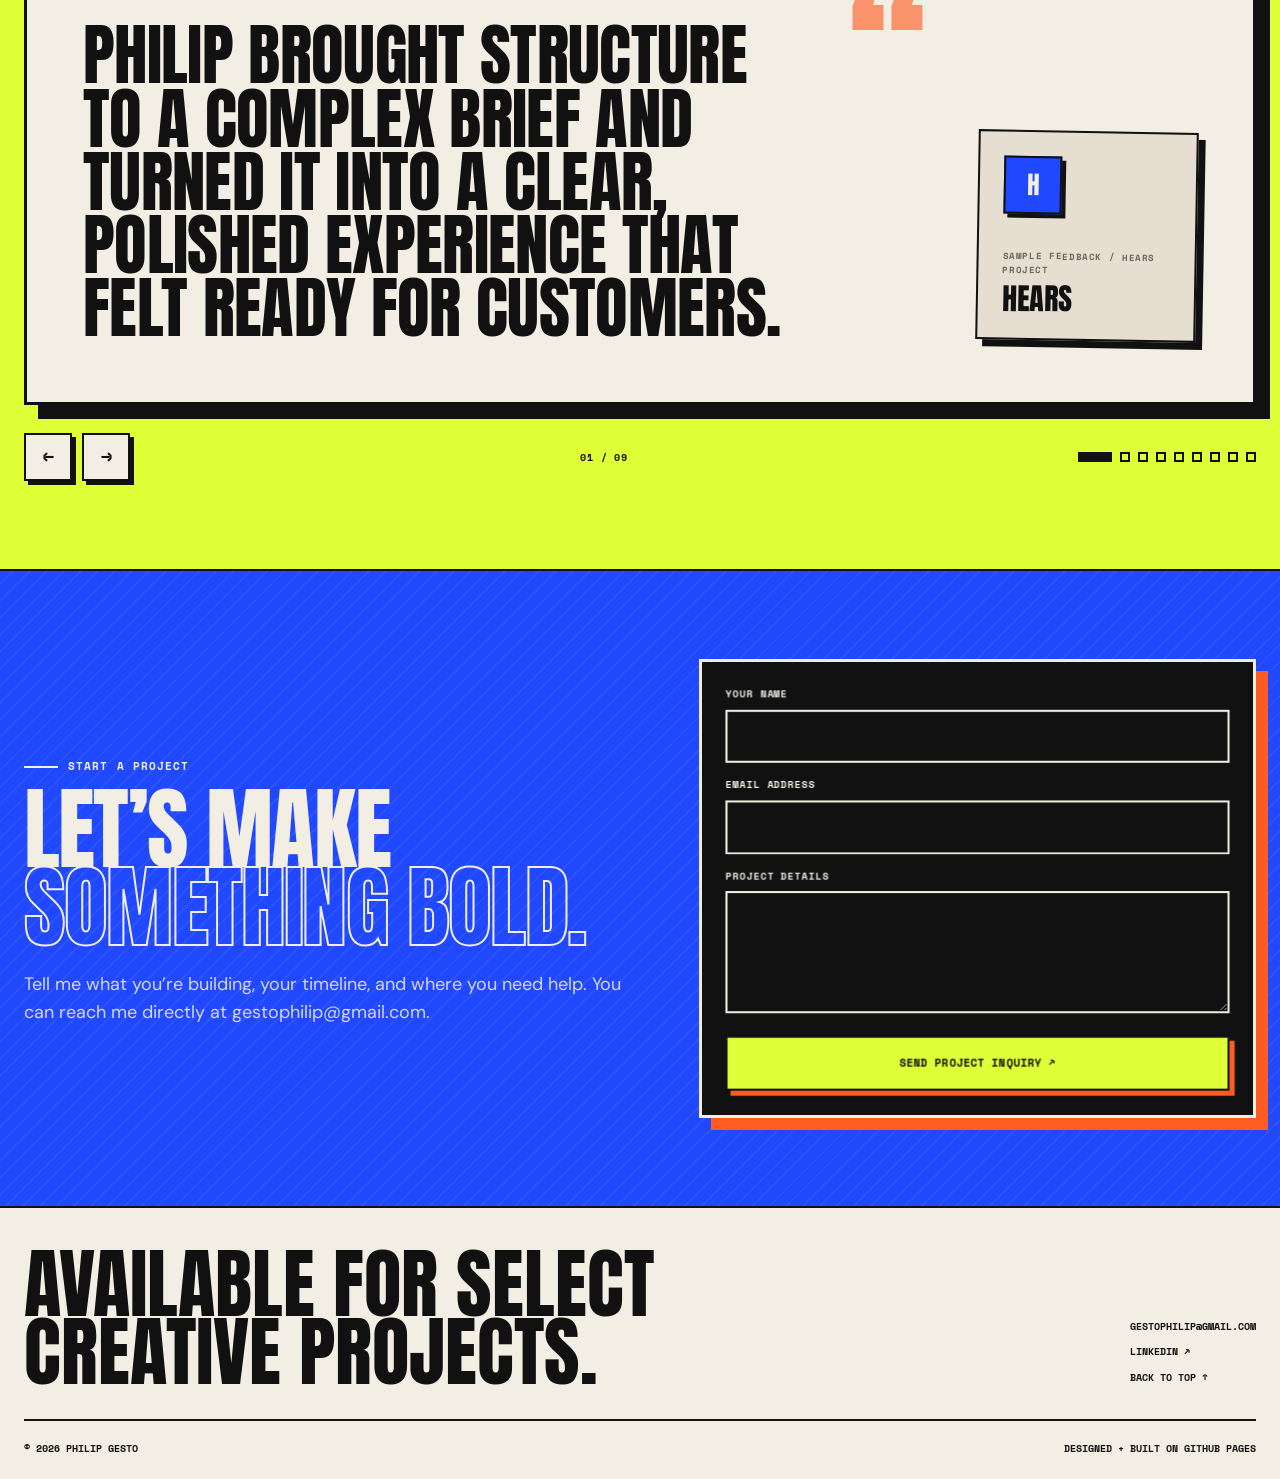
==== commit 51d37e0e: "Update index.html" ====
--- a/index.html
+++ b/index.html
@@ -2385,6 +2385,803 @@
       }
     }
 
+  
+    /* =====================================================
+       FINAL MOBILE POLISH
+       Desktop styles stay unchanged; these rules only affect
+       phones and small tablets.
+    ====================================================== */
+
+    @media (max-width: 767px) {
+      :root {
+        --header: 64px;
+        --section-space-mobile: 48px;
+      }
+
+      html {
+        scroll-padding-top: 72px;
+      }
+
+      body {
+        font-size: 15px;
+        line-height: 1.5;
+      }
+
+      .grain {
+        opacity: .025;
+      }
+
+      .container,
+      .header-inner {
+        width: calc(100% - 28px);
+        max-width: none;
+      }
+
+      .section {
+        padding: 48px 0;
+      }
+
+      .eyebrow {
+        gap: 8px;
+        font-size: 9px;
+        letter-spacing: .08em;
+      }
+
+      .eyebrow::before {
+        width: 24px;
+      }
+
+      .section-title,
+      .about .section-title,
+      .testimonial-heading .section-title {
+        max-width: 100%;
+        margin-top: 12px;
+        font-size: clamp(42px, 13.4vw, 62px);
+        line-height: .92;
+        overflow-wrap: normal;
+      }
+
+      .outline {
+        -webkit-text-stroke-width: 1px;
+      }
+
+      /* Header + mobile navigation */
+      .site-header {
+        height: var(--header);
+      }
+
+      .brand {
+        gap: 9px;
+        font-size: 10px;
+      }
+
+      .brand-mark {
+        width: 38px;
+        height: 38px;
+        box-shadow: 3px 3px 0 var(--ink);
+        font-size: 18px;
+      }
+
+      .menu-toggle {
+        width: 40px;
+        height: 40px;
+        box-shadow: 3px 3px 0 var(--ink);
+      }
+
+      .site-nav {
+        inset: var(--header) 0 0;
+        padding: 30px 22px 38px;
+        gap: 12px;
+        overflow-y: auto;
+      }
+
+      .site-nav a {
+        width: 100%;
+        padding: 10px 0;
+        border-bottom: 1px solid rgba(17,17,17,.18);
+        font-size: clamp(30px, 11vw, 44px);
+        line-height: 1;
+      }
+
+      .site-nav .nav-cta {
+        width: auto;
+        margin-top: 16px;
+        padding: 13px 16px !important;
+        border-bottom: 2px solid var(--ink);
+        font-family: var(--mono);
+        font-size: 11px;
+      }
+
+      /* Hero */
+      .hero {
+        min-height: auto;
+        padding: 88px 0 34px;
+      }
+
+      .hero-grid {
+        grid-template-columns: 1fr;
+        gap: 28px;
+      }
+
+      .hero-tag {
+        max-width: 100%;
+        margin-bottom: 16px;
+        padding: 8px 9px;
+        box-shadow: 3px 3px 0 var(--ink);
+        font-size: 9px;
+        line-height: 1.35;
+      }
+
+      .hero h1 {
+        max-width: 100%;
+        font-size: clamp(52px, 17.5vw, 80px);
+        line-height: .84;
+      }
+
+      .hero h1 .highlight {
+        margin-top: 8px;
+        padding: 0 8px 7px;
+        box-shadow: 5px 5px 0 var(--ink);
+      }
+
+      .hero-copy {
+        max-width: 100%;
+        margin-top: 22px;
+        font-size: 16px;
+        line-height: 1.55;
+      }
+
+      .hero-actions {
+        margin-top: 22px;
+        display: grid;
+        grid-template-columns: 1fr;
+        gap: 10px;
+      }
+
+      .btn {
+        width: 100%;
+        min-height: 50px;
+        padding: 0 16px;
+        font-size: 10px;
+      }
+
+      .hero-art {
+        min-height: 318px;
+        margin-top: 2px;
+      }
+
+      .hero-poster {
+        inset: 20px 12px 30px 20px;
+        box-shadow: 8px 8px 0 var(--ink);
+      }
+
+      .hero-poster::before {
+        width: 88%;
+        font-size: clamp(54px, 18vw, 76px);
+      }
+
+      .hero-poster::after {
+        inset: 14px;
+      }
+
+      .stamp {
+        width: 76px;
+        height: 76px;
+        border-width: 2px;
+        box-shadow: 4px 4px 0 var(--ink);
+        font-size: 8px;
+      }
+
+      .stamp-one {
+        top: 0;
+        right: 4px;
+      }
+
+      .stamp-two {
+        left: 2px;
+        bottom: 8px;
+        width: 66px;
+        height: 66px;
+      }
+
+      .motion-line {
+        display: none;
+      }
+
+      /* Marquee */
+      .marquee-track {
+        padding: 11px 0;
+        gap: 18px;
+        font-size: 19px;
+      }
+
+      /* Services */
+      .services {
+        padding: 48px 0;
+      }
+
+      .services-grid {
+        margin-top: 26px;
+        grid-template-columns: 1fr;
+      }
+
+      .service-card {
+        min-height: 190px;
+        padding: 20px;
+      }
+
+      .service-card h3 {
+        margin: 38px 0 12px;
+        font-size: clamp(34px, 11vw, 48px);
+        line-height: .95;
+      }
+
+      .service-card p {
+        font-size: 13px;
+      }
+
+      /* About */
+      .about {
+        background: var(--paper);
+      }
+
+      .about-grid {
+        grid-template-columns: 1fr;
+        gap: 28px;
+      }
+
+      .portrait-placeholder {
+        min-height: 280px;
+        box-shadow: 8px 8px 0 var(--ink);
+      }
+
+      .portrait-placeholder::after {
+        font-size: clamp(140px, 55vw, 220px);
+      }
+
+      .about-grid > div:last-child {
+        min-height: 0;
+        padding: 0;
+      }
+
+      .about-lead {
+        margin-top: 20px;
+        font-size: 20px;
+        line-height: 1.35;
+      }
+
+      .about-text {
+        margin-top: 16px;
+        font-size: 14px;
+      }
+
+      .about-list {
+        margin-top: 20px;
+        gap: 8px;
+      }
+
+      .about-list li {
+        padding: 11px 12px;
+        box-shadow: 3px 3px 0 var(--ink);
+        font-size: 9px;
+      }
+
+      /* Past clients */
+      .clients-intro {
+        margin-top: 16px;
+        font-size: 14px;
+      }
+
+      .clients-grid {
+        margin-top: 26px;
+        grid-template-columns: 1fr;
+        gap: 20px;
+      }
+
+      .client-card {
+        box-shadow: 5px 5px 0 var(--ink);
+      }
+
+      .client-preview {
+        aspect-ratio: 16 / 10.5;
+      }
+
+      .client-browser {
+        top: 7px;
+        left: 7px;
+        right: 7px;
+        height: 24px;
+      }
+
+      .client-meta {
+        min-height: 86px;
+        padding: 15px;
+        align-items: center;
+      }
+
+      .client-meta h3 {
+        font-size: 28px;
+      }
+
+      .client-type {
+        margin-bottom: 5px;
+        font-size: 8px;
+      }
+
+      /* Selected work */
+      .project-grid {
+        margin-top: 28px;
+        grid-template-columns: 1fr;
+        gap: 22px;
+      }
+
+      .project-card:nth-child(n) {
+        grid-column: auto;
+      }
+
+      .project-visual {
+        height: 235px;
+      }
+
+      .visual-one::before,
+      .visual-four::before {
+        left: 18px;
+        right: auto;
+        bottom: 18px;
+        font-size: clamp(48px, 16vw, 66px);
+      }
+
+      .visual-two::before {
+        font-size: clamp(120px, 38vw, 170px);
+      }
+
+      .visual-three::before {
+        font-size: clamp(72px, 24vw, 105px);
+      }
+
+      .project-info {
+        padding: 15px;
+        align-items: flex-start;
+      }
+
+      .project-info h3 {
+        font-size: 28px;
+      }
+
+      .project-arrow {
+        font-size: 17px;
+      }
+
+      /* Process */
+      .process-grid {
+        margin-top: 26px;
+        grid-template-columns: 1fr;
+      }
+
+      .process-card {
+        min-height: 175px;
+        padding: 18px;
+      }
+
+      .process-card h3 {
+        margin: 38px 0 10px;
+        font-size: 34px;
+      }
+
+      .process-card p {
+        font-size: 13px;
+      }
+
+      /* Feedback slider */
+      .testimonial-heading {
+        margin-bottom: 22px;
+        gap: 16px;
+      }
+
+      .testimonial-note {
+        max-width: 100%;
+        font-size: 8px;
+        line-height: 1.5;
+      }
+
+      .testimonial-stage {
+        padding-right: 5px;
+        padding-bottom: 5px;
+      }
+
+      .testimonial-slider {
+        min-height: 0;
+        box-shadow: 7px 7px 0 var(--ink);
+      }
+
+      .testimonial-slide {
+        padding: 28px 18px;
+        grid-template-columns: 1fr;
+        gap: 22px;
+        align-items: stretch;
+      }
+
+      .testimonial-slide blockquote {
+        font-size: clamp(30px, 9.5vw, 42px);
+        line-height: .98;
+      }
+
+      .testimonial-quote-mark {
+        top: -20px;
+        right: 0;
+        font-size: 86px;
+      }
+
+      .testimonial-source {
+        min-height: 105px;
+        padding: 14px;
+        box-shadow: 4px 4px 0 var(--ink);
+        transform: none;
+      }
+
+      .testimonial-source-badge {
+        width: 42px;
+        height: 42px;
+        box-shadow: 3px 3px 0 var(--ink);
+        font-size: 19px;
+      }
+
+      .testimonial-source h3 {
+        font-size: 24px;
+      }
+
+      .testimonial-controls {
+        margin-top: 20px;
+        display: grid;
+        grid-template-columns: auto 1fr;
+        align-items: center;
+        gap: 14px;
+      }
+
+      .testimonial-buttons {
+        gap: 8px;
+      }
+
+      .testimonial-button {
+        width: 42px;
+        height: 42px;
+        box-shadow: 3px 3px 0 var(--ink);
+      }
+
+      .testimonial-counter {
+        justify-self: end;
+      }
+
+      .testimonial-dots {
+        grid-column: 1 / -1;
+        justify-content: flex-start;
+        gap: 6px;
+      }
+
+      .testimonial-dot {
+        width: 9px;
+        height: 9px;
+      }
+
+      .testimonial-dot.is-active {
+        width: 26px;
+      }
+
+      /* Contact */
+      .contact-grid {
+        grid-template-columns: 1fr;
+        gap: 28px;
+      }
+
+      .contact-copy {
+        margin-top: 18px;
+        font-size: 15px;
+      }
+
+      .contact-card {
+        padding: 20px;
+        box-shadow: 7px 7px 0 var(--orange);
+      }
+
+      .contact-card input,
+      .contact-card textarea {
+        margin-bottom: 12px;
+        padding: 12px;
+      }
+
+      .contact-card textarea {
+        min-height: 110px;
+      }
+
+      /* Footer */
+      .site-footer {
+        padding: 38px 0 20px;
+      }
+
+      .footer-top {
+        grid-template-columns: 1fr;
+        gap: 26px;
+      }
+
+      .footer-title {
+        font-size: clamp(42px, 13.5vw, 62px);
+      }
+
+      .footer-links {
+        gap: 12px;
+      }
+
+      .footer-bottom {
+        margin-top: 28px;
+        padding-top: 16px;
+        flex-direction: column;
+        gap: 8px;
+      }
+
+      /* Avoid desktop-only hover/tilt transforms leaving elements skewed on phones. */
+      .tilt-card,
+      .tilt-card > *,
+      .client-card,
+      .project-card,
+      .service-card,
+      .process-card,
+      .testimonial-card,
+      .contact-card {
+        transform: none !important;
+      }
+
+      .client-card:hover,
+      .project-card:hover,
+      .service-card:hover,
+      .process-card:hover {
+        transform: none !important;
+      }
+
+      .cursor-dot,
+      .cursor-ring {
+        display: none !important;
+      }
+    }
+
+    @media (max-width: 370px) {
+      .container,
+      .header-inner {
+        width: calc(100% - 20px);
+      }
+
+      .hero h1 {
+        font-size: 49px;
+      }
+
+      .section-title,
+      .about .section-title,
+      .testimonial-heading .section-title {
+        font-size: 40px;
+      }
+
+      .hero-art {
+        min-height: 292px;
+      }
+
+      .testimonial-slide blockquote {
+        font-size: 28px;
+      }
+    }
+
+  
+    /* =========================
+       CLEAN MOBILE HEADER
+    ========================== */
+
+    .brand-name {
+      display: flex;
+      flex-direction: column;
+      line-height: 1.05;
+    }
+
+    .brand-name strong {
+      font-size: 12px;
+      font-weight: 700;
+      letter-spacing: -.01em;
+    }
+
+    .brand-name small {
+      margin-top: 4px;
+      color: var(--muted);
+      font-family: var(--mono);
+      font-size: 8px;
+      font-weight: 700;
+      letter-spacing: .08em;
+      text-transform: uppercase;
+    }
+
+    @media (max-width: 820px) {
+      :root {
+        --header: 64px;
+      }
+
+      .scroll-progress {
+        height: 2px;
+      }
+
+      .site-header {
+        height: var(--header);
+        border-bottom: 1.5px solid var(--ink);
+        background: rgba(242, 238, 228, .98);
+        box-shadow: 0 3px 0 rgba(17, 17, 17, .08);
+        backdrop-filter: blur(14px);
+      }
+
+      .header-inner {
+        width: calc(100% - 24px);
+        gap: 12px;
+      }
+
+      .brand {
+        min-width: 0;
+        gap: 10px;
+        font-family: var(--body);
+        text-transform: none;
+      }
+
+      .brand-mark {
+        width: 36px;
+        height: 36px;
+        flex: 0 0 36px;
+        border-width: 1.5px;
+        box-shadow: 2px 2px 0 var(--ink);
+        font-size: 17px;
+        transform: rotate(-2deg);
+      }
+
+      .brand-name {
+        display: flex !important;
+        min-width: 0;
+      }
+
+      .menu-toggle {
+        position: relative;
+        width: 38px;
+        height: 38px;
+        flex: 0 0 38px;
+        border-width: 1.5px;
+        background: var(--acid);
+        box-shadow: none;
+        transition:
+          background .2s ease,
+          color .2s ease,
+          transform .2s ease;
+      }
+
+      .menu-toggle:hover {
+        transform: none;
+      }
+
+      .menu-toggle span {
+        width: 17px;
+        height: 2px;
+        margin: 4px auto;
+        border-radius: 999px;
+      }
+
+      .menu-toggle.active {
+        background: var(--ink);
+      }
+
+      .menu-toggle.active span {
+        background: var(--paper);
+      }
+
+      .site-nav {
+        position: fixed;
+        z-index: 120;
+        top: var(--header);
+        right: 0;
+        bottom: 0;
+        left: 0;
+        height: calc(100dvh - var(--header));
+        padding: 18px 16px 24px;
+        display: flex;
+        align-items: stretch;
+        flex-direction: column;
+        gap: 0;
+        overflow-y: auto;
+        border-top: 0;
+        background: var(--paper);
+        opacity: 0;
+        visibility: hidden;
+        pointer-events: none;
+        transform: translateY(-12px);
+        transition:
+          opacity .22s ease,
+          transform .28s ease,
+          visibility 0s linear .28s;
+      }
+
+      .site-nav.open {
+        opacity: 1;
+        visibility: visible;
+        pointer-events: auto;
+        transform: translateY(0);
+        transition-delay: 0s;
+      }
+
+      .site-nav::before {
+        content: "Menu / Navigation";
+        padding: 4px 2px 14px;
+        border-bottom: 1px solid rgba(17, 17, 17, .22);
+        color: var(--muted);
+        font-family: var(--mono);
+        font-size: 9px;
+        font-weight: 700;
+        letter-spacing: .1em;
+        text-transform: uppercase;
+      }
+
+      .site-nav a {
+        width: 100%;
+        padding: 14px 2px 12px;
+        border-bottom: 1px solid rgba(17, 17, 17, .18);
+        font-family: var(--display);
+        font-size: clamp(29px, 9vw, 38px);
+        font-weight: 400;
+        line-height: .96;
+        letter-spacing: 0;
+      }
+
+      .site-nav a::after {
+        display: none !important;
+      }
+
+      .site-nav .nav-cta {
+        width: 100%;
+        min-height: 48px;
+        margin-top: 18px;
+        padding: 0 16px !important;
+        border: 2px solid var(--ink);
+        display: flex;
+        align-items: center;
+        justify-content: center;
+        background: var(--ink);
+        color: var(--paper);
+        box-shadow: 4px 4px 0 var(--orange);
+        font-family: var(--mono);
+        font-size: 10px;
+        letter-spacing: .04em;
+      }
+
+      body.menu-open .site-header {
+        background: var(--acid);
+      }
+
+      body.menu-open .brand-mark {
+        background: var(--paper);
+      }
+    }
+
+    @media (max-width: 390px) {
+      .header-inner {
+        width: calc(100% - 18px);
+      }
+
+      .brand {
+        gap: 8px;
+      }
+
+      .brand-name strong {
+        font-size: 11px;
+      }
+
+      .brand-name small {
+        font-size: 7px;
+      }
+
+      .site-nav {
+        padding-right: 12px;
+        padding-left: 12px;
+      }
+    }
+
   </style>
 </head>
 
@@ -2404,7 +3201,10 @@
     <div class="header-inner">
       <a href="#home" class="brand">
         <span class="brand-mark">PG</span>
-        <span>Philip Gesto / Creative</span>
+        <span class="brand-name">
+          <strong>Philip Gesto</strong>
+          <small>Creative Designer</small>
+        </span>
       </a>
 
       <button class="menu-toggle" id="menuToggle" type="button" aria-label="Open menu" aria-expanded="false">
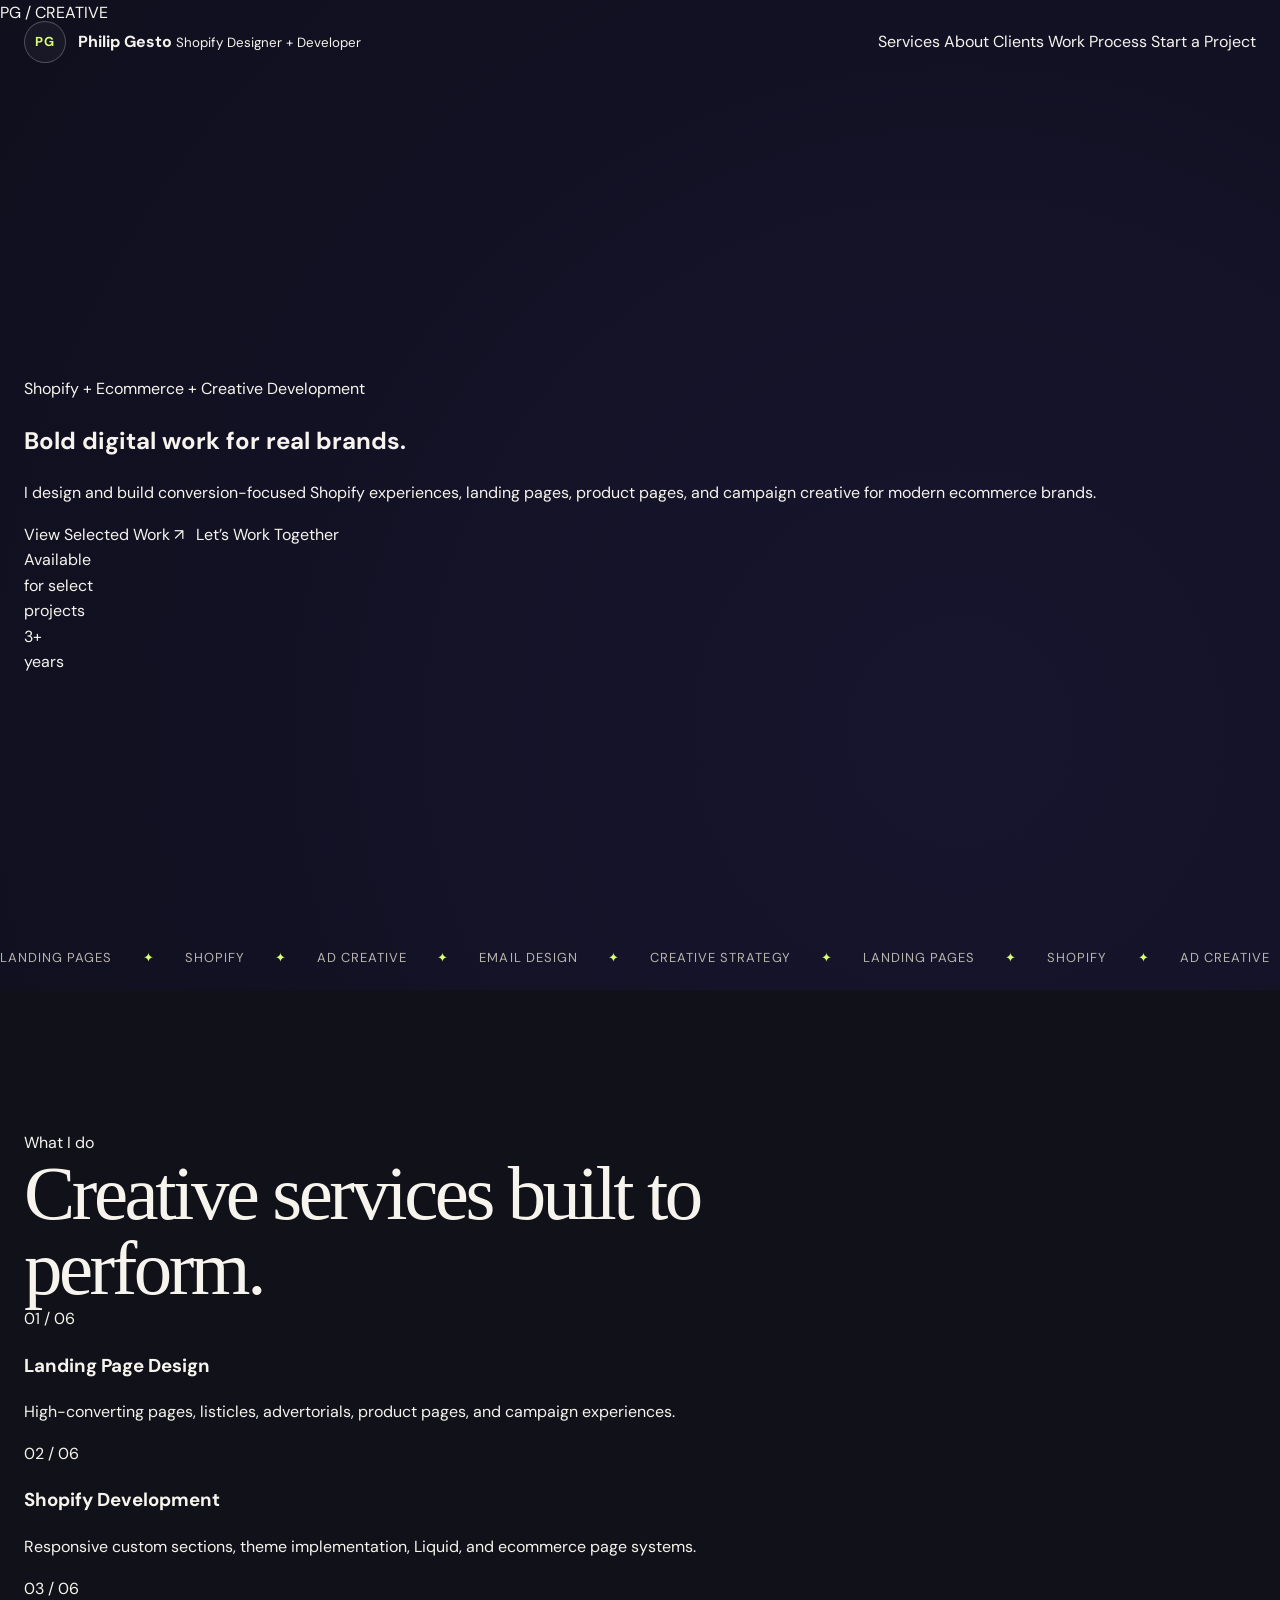
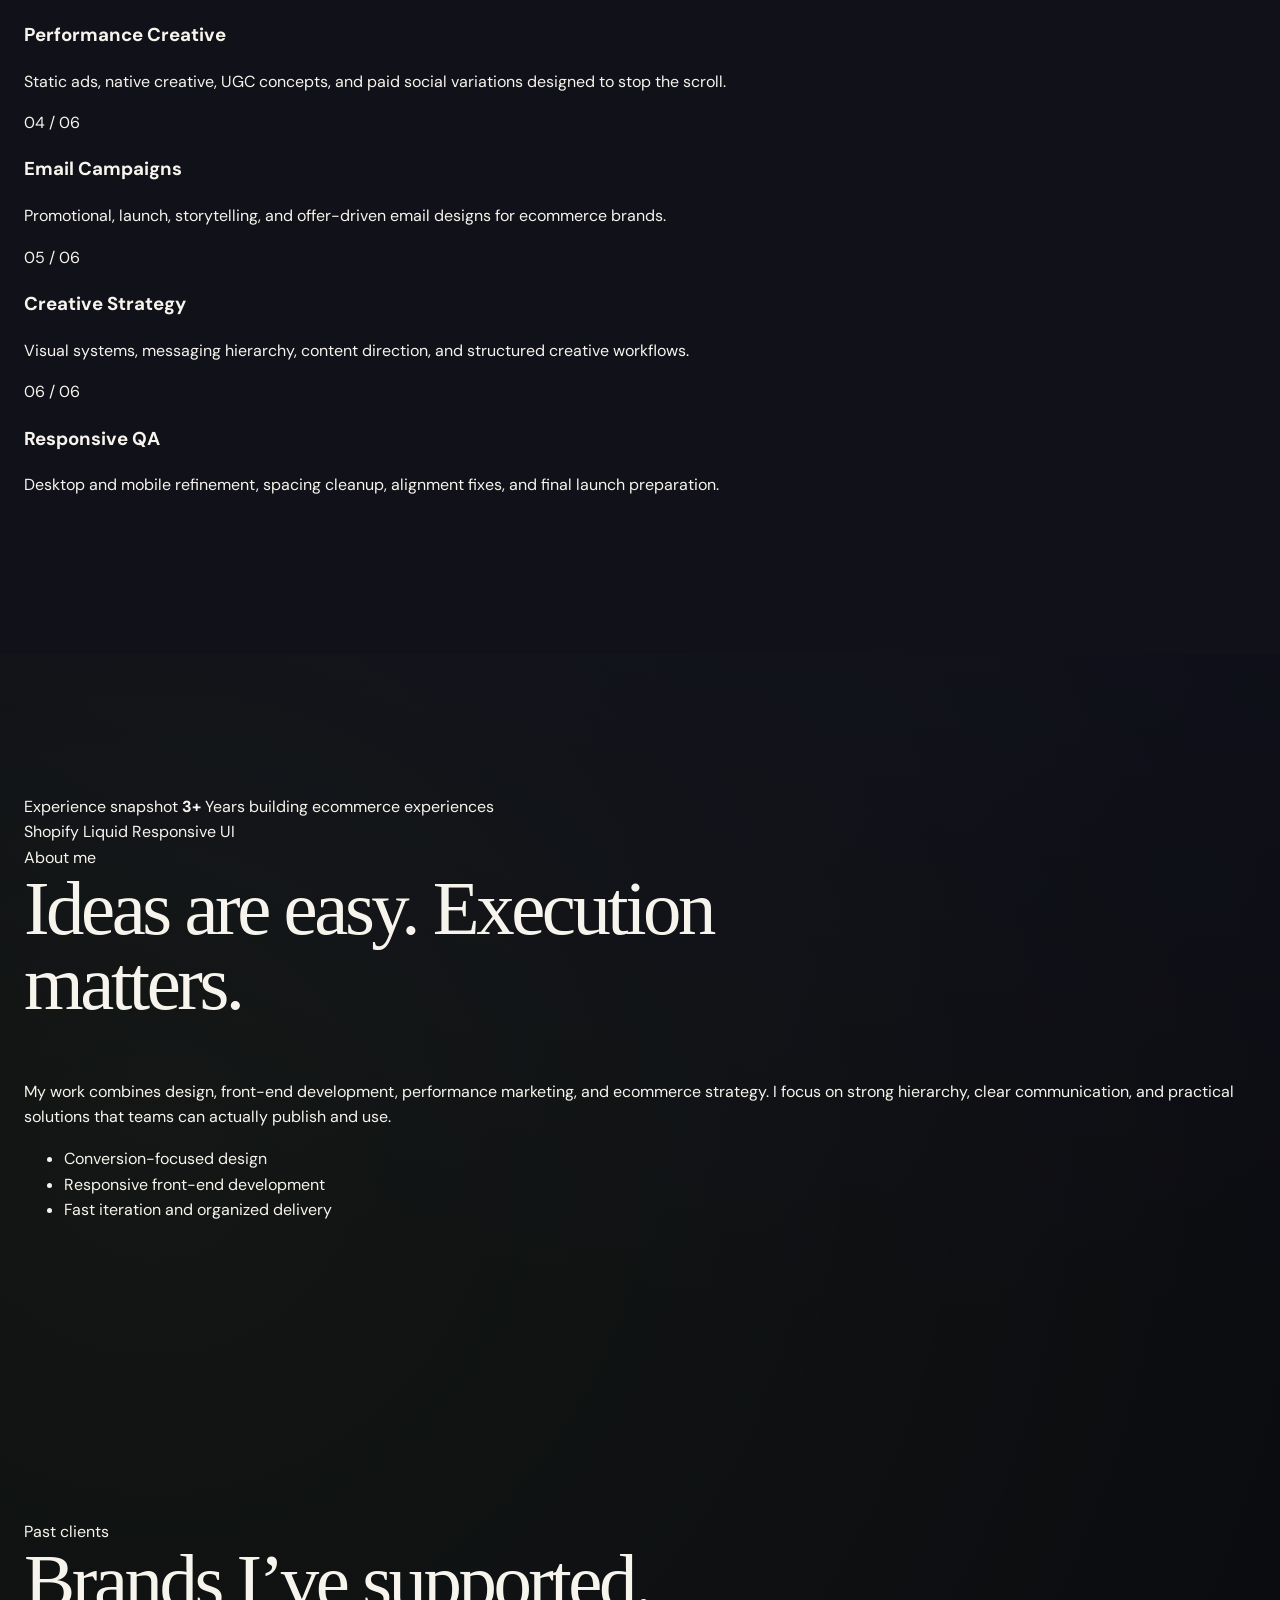
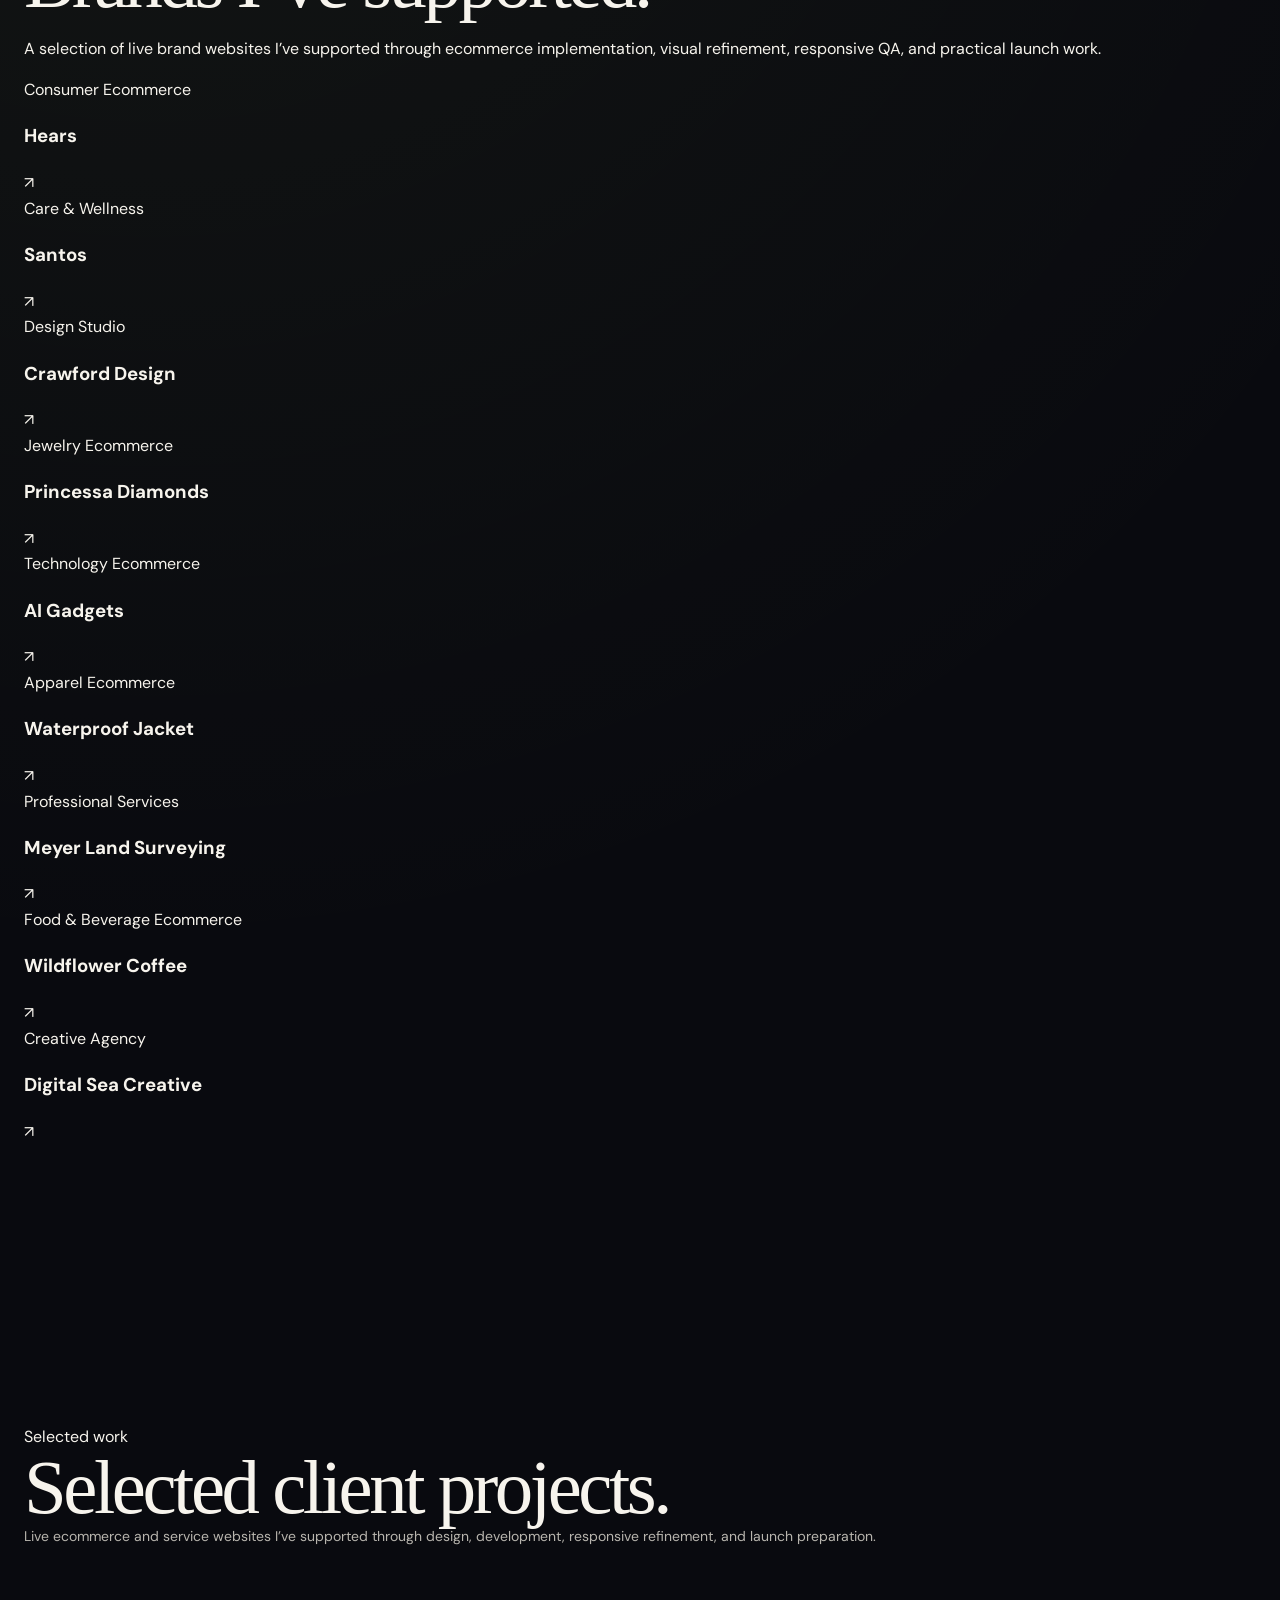
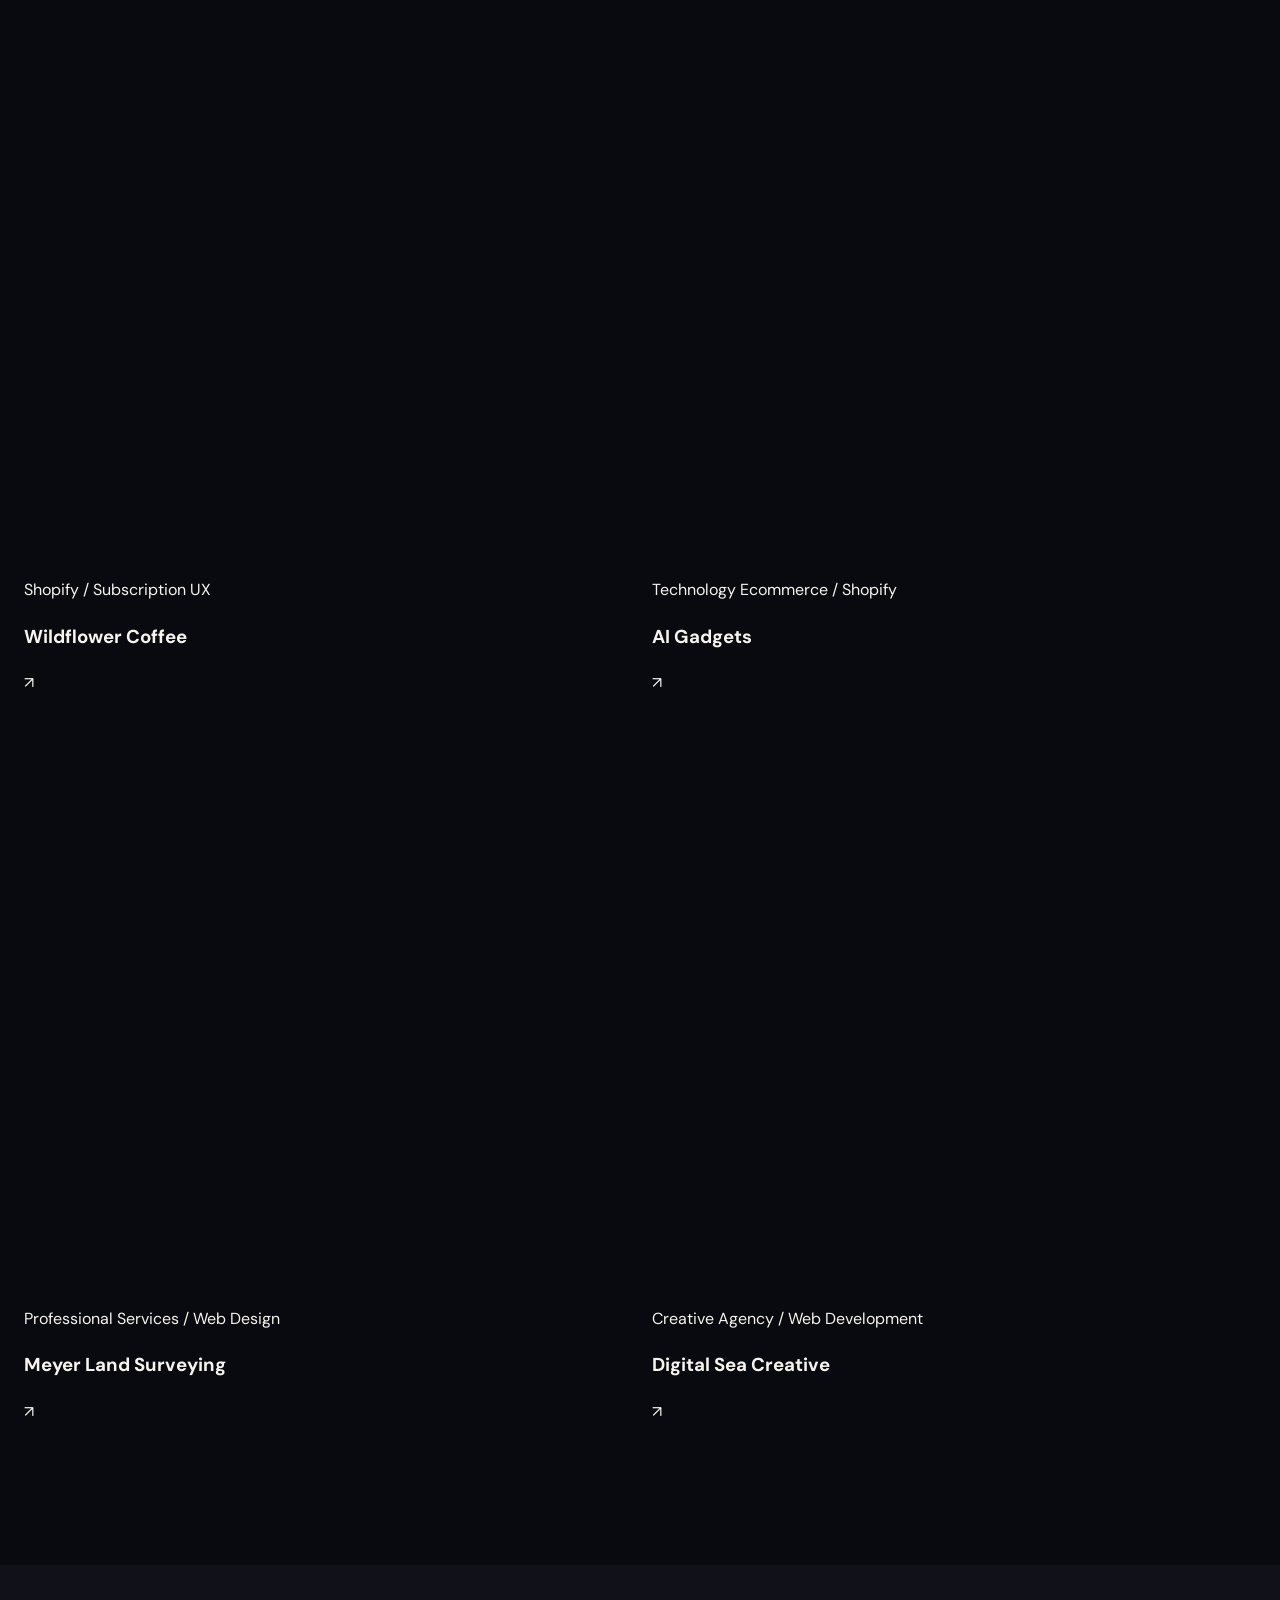
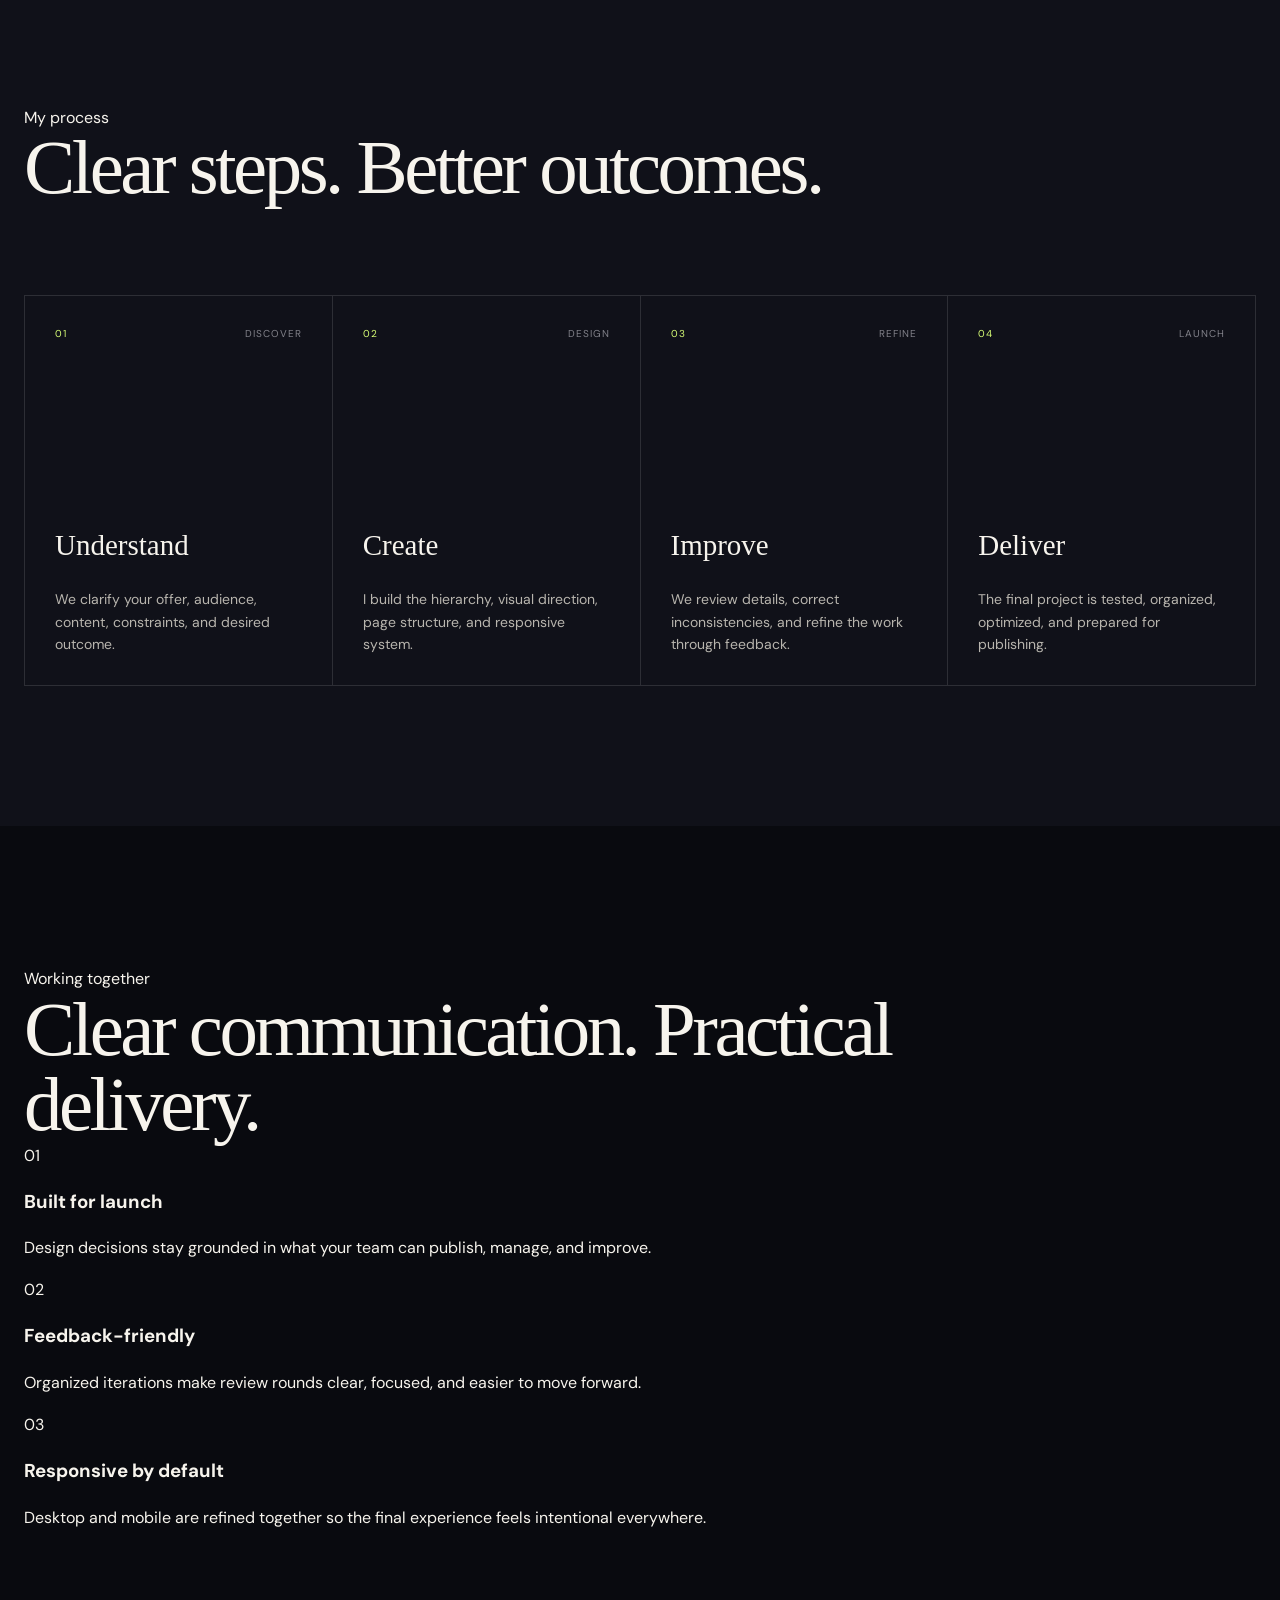
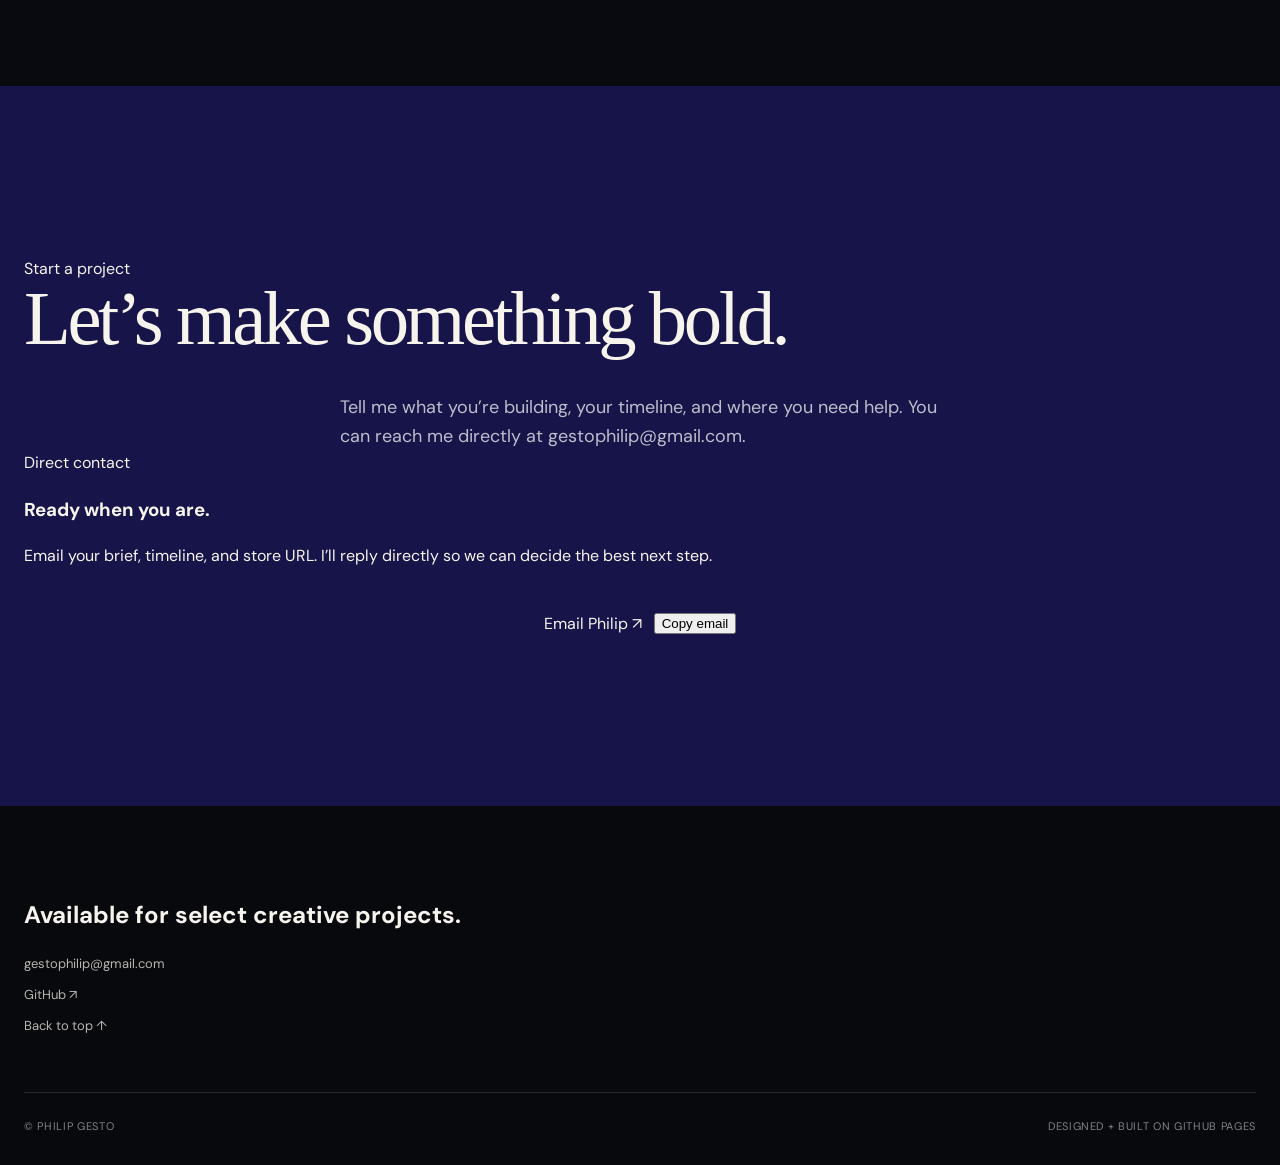
==== commit 5a7ed4cd: "Enhance portfolio content and SEO" ====
--- a/index.html
+++ b/index.html
@@ -3,3186 +3,36 @@
 <head>
   <meta charset="UTF-8">
   <meta name="viewport" content="width=device-width, initial-scale=1.0">
-  <meta name="description" content="Philip Gesto — creative designer and developer building bold, conversion-focused digital experiences.">
-  <title>Philip Gesto — Creative Designer & Developer</title>
+  <meta name="description" content="Philip Gesto is a Shopify designer and developer creating conversion-focused ecommerce experiences, landing pages, and responsive websites.">
+  <meta name="robots" content="index, follow">
+  <meta name="author" content="Philip Gesto">
+  <meta name="theme-color" content="#f2eee4">
+  <link rel="canonical" href="https://gestophilip-byte.github.io/">
+  <link rel="icon" href="favicon.svg" type="image/svg+xml">
+
+  <meta property="og:type" content="website">
+  <meta property="og:site_name" content="Philip Gesto Portfolio">
+  <meta property="og:title" content="Philip Gesto — Shopify Designer & Developer">
+  <meta property="og:description" content="Conversion-focused Shopify experiences, landing pages, creative development, and responsive ecommerce design.">
+  <meta property="og:url" content="https://gestophilip-byte.github.io/">
+  <meta property="og:image" content="https://gestophilip-byte.github.io/social-preview.png">
+  <meta property="og:image:width" content="1200">
+  <meta property="og:image:height" content="630">
+  <meta property="og:image:alt" content="Philip Gesto — bold digital work for real brands">
+
+  <meta name="twitter:card" content="summary_large_image">
+  <meta name="twitter:title" content="Philip Gesto — Shopify Designer & Developer">
+  <meta name="twitter:description" content="Conversion-focused Shopify experiences, landing pages, and responsive ecommerce design.">
+  <meta name="twitter:image" content="https://gestophilip-byte.github.io/social-preview.png">
+
+  
+  <title>Philip Gesto — Shopify Designer & Developer</title>
 
   <link rel="preconnect" href="https://fonts.googleapis.com">
   <link rel="preconnect" href="https://fonts.gstatic.com" crossorigin>
   <link href="https://fonts.googleapis.com/css2?family=Anton&family=DM+Sans:wght@400;500;600;700&family=Space+Mono:wght@400;700&display=swap" rel="stylesheet">
 
-  <style>
-    :root {
-      --ink: #111111;
-      --paper: #f2eee4;
-      --paper-2: #e6dfd1;
-      --acid: #dfff36;
-      --orange: #ff5c22;
-      --blue: #2049ff;
-      --white: #fffef8;
-      --muted: #6c665e;
-      --max: 1440px;
-      --header: 76px;
-      --display: "Anton", Impact, sans-serif;
-      --body: "DM Sans", Arial, sans-serif;
-      --mono: "Space Mono", monospace;
-    }
-
-    * { box-sizing: border-box; }
-
-    html {
-      scroll-behavior: smooth;
-      scroll-padding-top: 90px;
-    }
-
-    body {
-      margin: 0;
-      overflow-x: hidden;
-      background: var(--paper);
-      color: var(--ink);
-      font-family: var(--body);
-      line-height: 1.55;
-      -webkit-font-smoothing: antialiased;
-    }
-
-    body.menu-open { overflow: hidden; }
-
-    a { color: inherit; text-decoration: none; }
-    button, input, textarea { font: inherit; }
-    img { display: block; max-width: 100%; }
-
-    .grain {
-      position: fixed;
-      inset: 0;
-      z-index: 999;
-      pointer-events: none;
-      opacity: .05;
-      background-image:
-        repeating-linear-gradient(0deg, rgba(0,0,0,.18) 0 1px, transparent 1px 4px),
-        repeating-linear-gradient(90deg, rgba(255,255,255,.12) 0 1px, transparent 1px 7px);
-      mix-blend-mode: multiply;
-    }
-
-    .container {
-      width: min(calc(100% - 48px), var(--max));
-      margin-inline: auto;
-    }
-
-    .section {
-      position: relative;
-      padding: 118px 0;
-    }
-
-    .eyebrow {
-      display: inline-flex;
-      align-items: center;
-      gap: 10px;
-      font-family: var(--mono);
-      font-size: 11px;
-      font-weight: 700;
-      letter-spacing: .1em;
-      text-transform: uppercase;
-    }
-
-    .eyebrow::before {
-      content: "";
-      width: 34px;
-      height: 2px;
-      background: currentColor;
-    }
-
-    .section-title {
-      max-width: 1120px;
-      margin: 20px 0 0;
-      font-family: var(--display);
-      font-size: clamp(60px, 8vw, 126px);
-      line-height: .88;
-      letter-spacing: -.02em;
-      text-transform: uppercase;
-      font-weight: 400;
-    }
-
-    .outline {
-      color: transparent;
-      -webkit-text-stroke: 2px currentColor;
-    }
-
-    .site-header {
-      position: fixed;
-      inset: 0 0 auto;
-      z-index: 100;
-      height: var(--header);
-      border-bottom: 2px solid var(--ink);
-      background: rgba(242,238,228,.95);
-      backdrop-filter: blur(12px);
-    }
-
-    .header-inner {
-      width: min(calc(100% - 48px), var(--max));
-      height: 100%;
-      margin-inline: auto;
-      display: flex;
-      align-items: center;
-      justify-content: space-between;
-      gap: 24px;
-    }
-
-    .brand {
-      display: inline-flex;
-      align-items: center;
-      gap: 13px;
-      font-family: var(--mono);
-      font-size: 12px;
-      font-weight: 700;
-      text-transform: uppercase;
-    }
-
-    .brand-mark {
-      width: 48px;
-      height: 48px;
-      border: 2px solid var(--ink);
-      display: grid;
-      place-items: center;
-      background: var(--acid);
-      box-shadow: 4px 4px 0 var(--ink);
-      font-family: var(--display);
-      font-size: 22px;
-      transform: rotate(-3deg);
-    }
-
-    .site-nav {
-      display: flex;
-      align-items: center;
-      gap: 28px;
-      font-family: var(--mono);
-      font-size: 11px;
-      font-weight: 700;
-      text-transform: uppercase;
-    }
-
-    .site-nav a {
-      position: relative;
-      padding: 9px 0;
-    }
-
-    .site-nav a:not(.nav-cta)::after {
-      content: "";
-      position: absolute;
-      left: 0;
-      bottom: 4px;
-      width: 100%;
-      height: 2px;
-      background: var(--orange);
-      transform: scaleX(0);
-      transform-origin: right;
-      transition: transform .2s ease;
-    }
-
-    .site-nav a:hover::after {
-      transform: scaleX(1);
-      transform-origin: left;
-    }
-
-    .nav-cta {
-      padding: 12px 16px !important;
-      border: 2px solid var(--ink);
-      background: var(--ink);
-      color: var(--paper);
-      box-shadow: 4px 4px 0 var(--orange);
-      transition: transform .2s ease, box-shadow .2s ease;
-    }
-
-    .nav-cta:hover {
-      transform: translate(-2px, -2px);
-      box-shadow: 7px 7px 0 var(--acid);
-    }
-
-    .menu-toggle {
-      display: none;
-      width: 46px;
-      height: 46px;
-      padding: 0;
-      border: 2px solid var(--ink);
-      background: var(--acid);
-      box-shadow: 4px 4px 0 var(--ink);
-      cursor: pointer;
-    }
-
-    .menu-toggle span {
-      width: 21px;
-      height: 2px;
-      margin: 5px auto;
-      display: block;
-      background: var(--ink);
-      transition: transform .2s ease;
-    }
-
-    .hero {
-      min-height: 100svh;
-      padding: 140px 0 62px;
-      display: flex;
-      align-items: center;
-      overflow: hidden;
-      border-bottom: 2px solid var(--ink);
-      background:
-        linear-gradient(135deg, transparent 0 69%, rgba(17,17,17,.07) 69% 70%, transparent 70%),
-        var(--paper);
-    }
-
-    .hero-grid {
-      display: grid;
-      grid-template-columns: minmax(0, 1.05fr) minmax(430px, .95fr);
-      align-items: center;
-      gap: 64px;
-    }
-
-    .hero-tag {
-      width: fit-content;
-      margin-bottom: 25px;
-      padding: 9px 12px;
-      border: 2px solid var(--ink);
-      background: var(--acid);
-      box-shadow: 4px 4px 0 var(--ink);
-      font-family: var(--mono);
-      font-size: 11px;
-      font-weight: 700;
-      text-transform: uppercase;
-      transform: rotate(-1deg);
-    }
-
-    .hero h1 {
-      margin: 0;
-      font-family: var(--display);
-      font-size: clamp(78px, 10vw, 160px);
-      line-height: .81;
-      letter-spacing: -.025em;
-      text-transform: uppercase;
-      font-weight: 400;
-    }
-
-    .hero h1 .stroke {
-      display: block;
-      color: transparent;
-      -webkit-text-stroke: 2px var(--ink);
-    }
-
-    .hero h1 .highlight {
-      display: inline-block;
-      margin-top: 11px;
-      padding: 0 13px 10px;
-      background: var(--orange);
-      color: var(--paper);
-      box-shadow: 8px 8px 0 var(--ink);
-      transform: rotate(-1deg);
-    }
-
-    .hero-copy {
-      max-width: 700px;
-      margin: 38px 0 0;
-      font-size: clamp(17px, 1.5vw, 21px);
-      font-weight: 500;
-    }
-
-    .hero-actions {
-      margin-top: 34px;
-      display: flex;
-      flex-wrap: wrap;
-      gap: 14px;
-    }
-
-    .btn {
-      min-height: 54px;
-      padding: 0 22px;
-      border: 2px solid var(--ink);
-      display: inline-flex;
-      align-items: center;
-      justify-content: center;
-      gap: 10px;
-      font-family: var(--mono);
-      font-size: 11px;
-      font-weight: 700;
-      text-transform: uppercase;
-      transition: transform .2s ease, box-shadow .2s ease, background .2s ease;
-    }
-
-    .btn:hover { transform: translate(-2px, -2px); }
-
-    .btn-dark {
-      background: var(--ink);
-      color: var(--paper);
-      box-shadow: 5px 5px 0 var(--acid);
-    }
-
-    .btn-light {
-      background: var(--paper);
-      color: var(--ink);
-      box-shadow: 5px 5px 0 var(--orange);
-    }
-
-    .btn-dark:hover { box-shadow: 8px 8px 0 var(--orange); }
-    .btn-light:hover { background: var(--acid); box-shadow: 8px 8px 0 var(--ink); }
-
-    .hero-art {
-      position: relative;
-      min-height: 640px;
-    }
-
-    .hero-poster {
-      position: absolute;
-      inset: 34px 0 52px 46px;
-      border: 3px solid var(--ink);
-      overflow: hidden;
-      background:
-        linear-gradient(135deg, rgba(32,73,255,.88), rgba(255,92,34,.82)),
-        repeating-linear-gradient(45deg, rgba(255,255,255,.14) 0 10px, transparent 10px 20px);
-      box-shadow: 14px 14px 0 var(--ink);
-      transform: rotate(2deg);
-    }
-
-    .hero-poster::before {
-      content: "YOUR WORK";
-      position: absolute;
-      left: 50%;
-      top: 50%;
-      width: 90%;
-      font-family: var(--display);
-      font-size: clamp(72px, 8vw, 128px);
-      line-height: .8;
-      text-align: center;
-      color: var(--paper);
-      transform: translate(-50%, -50%) rotate(-8deg);
-    }
-
-    .hero-poster::after {
-      content: "";
-      position: absolute;
-      inset: 24px;
-      border: 2px dashed rgba(242,238,228,.75);
-    }
-
-    .stamp {
-      position: absolute;
-      z-index: 3;
-      width: 132px;
-      height: 132px;
-      border: 3px solid var(--ink);
-      border-radius: 50%;
-      display: grid;
-      place-items: center;
-      background: var(--acid);
-      box-shadow: 8px 8px 0 var(--ink);
-      font-family: var(--mono);
-      font-size: 11px;
-      font-weight: 700;
-      text-align: center;
-      text-transform: uppercase;
-      transform: rotate(12deg);
-    }
-
-    .stamp-one { top: 0; right: 7px; }
-
-    .stamp-two {
-      left: 0;
-      bottom: 14px;
-      width: 106px;
-      height: 106px;
-      background: var(--orange);
-      color: var(--paper);
-      transform: rotate(-10deg);
-    }
-
-    .marquee {
-      border-bottom: 2px solid var(--ink);
-      overflow: hidden;
-      background: var(--ink);
-      color: var(--paper);
-    }
-
-    .marquee-track {
-      width: max-content;
-      padding: 16px 0;
-      display: flex;
-      align-items: center;
-      gap: 28px;
-      font-family: var(--display);
-      font-size: 27px;
-      text-transform: uppercase;
-      animation: marquee 27s linear infinite;
-    }
-
-    .marquee-track span:nth-child(even) { color: var(--acid); }
-
-    .services {
-      border-bottom: 2px solid var(--ink);
-      background: var(--paper-2);
-    }
-
-    .services-grid {
-      margin-top: 68px;
-      display: grid;
-      grid-template-columns: repeat(3, 1fr);
-      border-top: 2px solid var(--ink);
-      border-left: 2px solid var(--ink);
-    }
-
-    .service-card {
-      min-height: 350px;
-      padding: 30px;
-      border-right: 2px solid var(--ink);
-      border-bottom: 2px solid var(--ink);
-      display: flex;
-      flex-direction: column;
-      background: var(--paper);
-      transition: background .2s ease, transform .2s ease;
-    }
-
-    .service-card:hover {
-      background: var(--acid);
-      transform: translateY(-6px);
-    }
-
-    .service-num {
-      font-family: var(--mono);
-      font-size: 11px;
-      font-weight: 700;
-    }
-
-    .service-card h3 {
-      margin: auto 0 18px;
-      font-family: var(--display);
-      font-size: clamp(40px, 4vw, 67px);
-      line-height: .94;
-      text-transform: uppercase;
-      font-weight: 400;
-    }
-
-    .service-card p {
-      margin: 0;
-      color: var(--muted);
-      font-size: 14px;
-    }
-
-    .service-card:hover p { color: var(--ink); }
-
-    .about {
-      border-bottom: 2px solid var(--ink);
-      background:
-        linear-gradient(90deg, transparent 0 49.9%, rgba(17,17,17,.13) 49.9% 50.1%, transparent 50.1%),
-        var(--paper);
-    }
-
-    .about-grid {
-      display: grid;
-      grid-template-columns: .9fr 1.1fr;
-      gap: 80px;
-      align-items: center;
-    }
-
-    .portrait-placeholder {
-      position: relative;
-      min-height: 560px;
-      border: 3px solid var(--ink);
-      background:
-        repeating-linear-gradient(-45deg, rgba(17,17,17,.08) 0 2px, transparent 2px 10px),
-        var(--blue);
-      box-shadow: 14px 14px 0 var(--ink);
-      transform: rotate(-1.5deg);
-    }
-
-    .portrait-placeholder::after {
-      content: "PG";
-      position: absolute;
-      inset: 0;
-      display: grid;
-      place-items: center;
-      font-family: var(--display);
-      font-size: clamp(170px, 23vw, 350px);
-      color: var(--paper);
-      opacity: .88;
-    }
-
-    .about-lead {
-      margin: 38px 0 0;
-      font-size: clamp(23px, 2.4vw, 35px);
-      font-weight: 600;
-      line-height: 1.3;
-    }
-
-    .about-text {
-      margin-top: 27px;
-      color: var(--muted);
-    }
-
-    .about-list {
-      margin: 32px 0 0;
-      padding: 0;
-      list-style: none;
-      display: grid;
-      gap: 12px;
-    }
-
-    .about-list li {
-      padding: 13px 14px;
-      border: 2px solid var(--ink);
-      background: var(--paper-2);
-      box-shadow: 4px 4px 0 var(--ink);
-      font-family: var(--mono);
-      font-size: 11px;
-      font-weight: 700;
-      text-transform: uppercase;
-    }
-
-    .work {
-      background: var(--ink);
-      color: var(--paper);
-    }
-
-    .work .outline { -webkit-text-stroke-color: var(--paper); }
-
-    .project-grid {
-      margin-top: 78px;
-      display: grid;
-      grid-template-columns: repeat(12, 1fr);
-      gap: 24px;
-    }
-
-    .project-card {
-      min-height: 520px;
-      border: 2px solid var(--paper);
-      overflow: hidden;
-      background: var(--paper);
-      color: var(--ink);
-      transition: transform .25s ease, box-shadow .25s ease;
-    }
-
-    .project-card:hover {
-      transform: translateY(-8px) rotate(-.5deg);
-      box-shadow: 12px 12px 0 var(--acid);
-    }
-
-    .project-card:nth-child(1) { grid-column: span 7; }
-    .project-card:nth-child(2) { grid-column: span 5; }
-    .project-card:nth-child(3) { grid-column: span 5; }
-    .project-card:nth-child(4) { grid-column: span 7; }
-
-    .project-visual {
-      position: relative;
-      height: 390px;
-      overflow: hidden;
-      border-bottom: 2px solid var(--ink);
-    }
-
-    .visual-one {
-      background:
-        radial-gradient(circle at 72% 24%, var(--acid) 0 12%, transparent 12.5%),
-        linear-gradient(135deg, var(--blue), #0d1a5d);
-    }
-
-    .visual-one::before {
-      content: "LANDING PAGE";
-      position: absolute;
-      left: 34px;
-      bottom: 32px;
-      font-family: var(--display);
-      font-size: clamp(55px, 7vw, 108px);
-      line-height: .82;
-      color: var(--paper);
-      transform: rotate(-3deg);
-    }
-
-    .visual-two {
-      background:
-        repeating-linear-gradient(90deg, rgba(17,17,17,.16) 0 2px, transparent 2px 22px),
-        var(--orange);
-    }
-
-    .visual-two::before {
-      content: "ADS";
-      position: absolute;
-      inset: 0;
-      display: grid;
-      place-items: center;
-      font-family: var(--display);
-      font-size: clamp(150px, 18vw, 280px);
-      color: var(--paper);
-      transform: rotate(8deg);
-    }
-
-    .visual-three {
-      background:
-        linear-gradient(135deg, transparent 0 48%, rgba(17,17,17,.18) 48% 52%, transparent 52%),
-        var(--acid);
-    }
-
-    .visual-three::before {
-      content: "EMAIL";
-      position: absolute;
-      left: 50%;
-      top: 50%;
-      font-family: var(--display);
-      font-size: clamp(90px, 12vw, 180px);
-      transform: translate(-50%, -50%) rotate(-8deg);
-    }
-
-    .visual-four {
-      background:
-        repeating-radial-gradient(circle at center, rgba(242,238,228,.13) 0 3px, transparent 3px 18px),
-        var(--blue);
-    }
-
-    .visual-four::before {
-      content: "SHOPIFY";
-      position: absolute;
-      right: 28px;
-      bottom: 20px;
-      font-family: var(--display);
-      font-size: clamp(74px, 9vw, 144px);
-      line-height: .9;
-      color: var(--paper);
-      transform: rotate(2deg);
-    }
-
-    .project-info {
-      padding: 24px;
-      display: flex;
-      align-items: flex-end;
-      justify-content: space-between;
-      gap: 20px;
-    }
-
-    .project-label {
-      font-family: var(--mono);
-      font-size: 10px;
-      font-weight: 700;
-      text-transform: uppercase;
-      color: var(--muted);
-    }
-
-    .project-info h3 {
-      margin: 8px 0 0;
-      font-family: var(--display);
-      font-size: 39px;
-      line-height: 1;
-      text-transform: uppercase;
-      font-weight: 400;
-    }
-
-    .project-arrow {
-      font-family: var(--mono);
-      font-size: 20px;
-      font-weight: 700;
-    }
-
-    .process {
-      border-bottom: 2px solid var(--ink);
-      background: var(--paper-2);
-    }
-
-    .process-grid {
-      margin-top: 68px;
-      display: grid;
-      grid-template-columns: repeat(4, 1fr);
-      border-top: 2px solid var(--ink);
-      border-left: 2px solid var(--ink);
-    }
-
-    .process-card {
-      min-height: 320px;
-      padding: 26px;
-      border-right: 2px solid var(--ink);
-      border-bottom: 2px solid var(--ink);
-      display: flex;
-      flex-direction: column;
-      background: var(--paper);
-    }
-
-    .process-top {
-      display: flex;
-      justify-content: space-between;
-      font-family: var(--mono);
-      font-size: 10px;
-      font-weight: 700;
-      text-transform: uppercase;
-    }
-
-    .process-card h3 {
-      margin: auto 0 18px;
-      font-family: var(--display);
-      font-size: 43px;
-      line-height: .95;
-      text-transform: uppercase;
-      font-weight: 400;
-    }
-
-    .process-card p {
-      margin: 0;
-      color: var(--muted);
-      font-size: 14px;
-    }
-
-    .testimonial {
-      overflow: hidden;
-      border-bottom: 2px solid var(--ink);
-      background: var(--acid);
-    }
-
-    .testimonial-card {
-      position: relative;
-      padding: 70px;
-      border: 3px solid var(--ink);
-      background: var(--paper);
-      box-shadow: 14px 14px 0 var(--ink);
-      transform: rotate(-.5deg);
-    }
-
-    .quote {
-      position: absolute;
-      top: -35px;
-      right: 30px;
-      font-family: var(--display);
-      font-size: 220px;
-      line-height: 1;
-      color: var(--orange);
-      opacity: .65;
-    }
-
-    blockquote {
-      position: relative;
-      z-index: 1;
-      max-width: 1100px;
-      margin: 0;
-      font-family: var(--display);
-      font-size: clamp(47px, 6vw, 92px);
-      line-height: .94;
-      text-transform: uppercase;
-    }
-
-    .testimonial-meta {
-      position: relative;
-      z-index: 1;
-      margin-top: 38px;
-      display: flex;
-      align-items: center;
-      gap: 14px;
-      font-family: var(--mono);
-      font-size: 10px;
-      font-weight: 700;
-      text-transform: uppercase;
-    }
-
-    .avatar {
-      width: 50px;
-      height: 50px;
-      border: 2px solid var(--ink);
-      display: grid;
-      place-items: center;
-      background: var(--blue);
-      color: var(--paper);
-      box-shadow: 4px 4px 0 var(--ink);
-    }
-
-    .contact {
-      background:
-        repeating-linear-gradient(-45deg, rgba(242,238,228,.06) 0 2px, transparent 2px 12px),
-        var(--blue);
-      color: var(--paper);
-    }
-
-    .contact-grid {
-      display: grid;
-      grid-template-columns: 1fr .9fr;
-      gap: 80px;
-      align-items: start;
-    }
-
-    .contact .outline { -webkit-text-stroke-color: var(--paper); }
-
-    .contact-copy {
-      max-width: 650px;
-      margin: 34px 0 0;
-      color: rgba(242,238,228,.85);
-      font-size: 20px;
-    }
-
-    .contact-card {
-      padding: 34px;
-      border: 3px solid var(--paper);
-      background: var(--ink);
-      box-shadow: 12px 12px 0 var(--orange);
-    }
-
-    .contact-card label {
-      display: block;
-      margin-bottom: 7px;
-      font-family: var(--mono);
-      font-size: 10px;
-      font-weight: 700;
-      letter-spacing: .08em;
-      text-transform: uppercase;
-    }
-
-    .contact-card input,
-    .contact-card textarea {
-      width: 100%;
-      margin-bottom: 18px;
-      padding: 14px;
-      border: 2px solid var(--paper);
-      border-radius: 0;
-      outline: none;
-      background: transparent;
-      color: var(--paper);
-    }
-
-    .contact-card textarea {
-      min-height: 140px;
-      resize: vertical;
-    }
-
-    .contact-card input:focus,
-    .contact-card textarea:focus {
-      border-color: var(--acid);
-    }
-
-    .contact-card .btn {
-      width: 100%;
-      background: var(--acid);
-      color: var(--ink);
-      box-shadow: 5px 5px 0 var(--orange);
-    }
-
-    .site-footer {
-      padding: 54px 0 28px;
-      border-top: 2px solid var(--ink);
-      background: var(--paper);
-    }
-
-    .footer-top {
-      display: grid;
-      grid-template-columns: 1fr auto;
-      gap: 40px;
-      align-items: end;
-    }
-
-    .footer-title {
-      max-width: 850px;
-      margin: 0;
-      font-family: var(--display);
-      font-size: clamp(55px, 7vw, 112px);
-      line-height: .88;
-      text-transform: uppercase;
-      font-weight: 400;
-    }
-
-    .footer-links {
-      display: grid;
-      gap: 10px;
-      font-family: var(--mono);
-      font-size: 10px;
-      font-weight: 700;
-      text-transform: uppercase;
-    }
-
-    .footer-links a:hover { color: var(--orange); }
-
-    .footer-bottom {
-      margin-top: 48px;
-      padding-top: 20px;
-      border-top: 2px solid var(--ink);
-      display: flex;
-      justify-content: space-between;
-      gap: 20px;
-      font-family: var(--mono);
-      font-size: 10px;
-      font-weight: 700;
-      text-transform: uppercase;
-    }
-
-    .reveal {
-      opacity: 0;
-      transform: translateY(28px);
-      transition: opacity .7s ease, transform .7s ease;
-    }
-
-    .reveal.visible {
-      opacity: 1;
-      transform: translateY(0);
-    }
-
-    @keyframes marquee {
-      from { transform: translateX(0); }
-      to { transform: translateX(-50%); }
-    }
-
-    @media (max-width: 1100px) {
-      .hero-grid,
-      .about-grid,
-      .contact-grid {
-        grid-template-columns: 1fr;
-      }
-
-      .hero-art { min-height: 560px; }
-      .services-grid { grid-template-columns: repeat(2, 1fr); }
-      .project-card:nth-child(n) { grid-column: span 6; }
-      .process-grid { grid-template-columns: repeat(2, 1fr); }
-    }
-
-    @media (max-width: 820px) {
-      :root { --header: 70px; }
-
-      .site-nav {
-        position: fixed;
-        inset: var(--header) 0 0;
-        padding: 38px 24px;
-        display: flex;
-        flex-direction: column;
-        align-items: flex-start;
-        gap: 22px;
-        background: var(--paper);
-        border-top: 2px solid var(--ink);
-        transform: translateX(100%);
-        transition: transform .25s ease;
-      }
-
-      .site-nav.open { transform: translateX(0); }
-
-      .site-nav a {
-        font-family: var(--display);
-        font-size: 42px;
-      }
-
-      .menu-toggle { display: block; }
-
-      .menu-toggle.active span:first-child {
-        transform: translateY(3.5px) rotate(45deg);
-      }
-
-      .menu-toggle.active span:last-child {
-        transform: translateY(-3.5px) rotate(-45deg);
-      }
-
-      .hero { padding-top: 118px; }
-      .hero h1 { font-size: clamp(68px, 18vw, 116px); }
-      .hero-art { min-height: 470px; }
-      .services-grid { grid-template-columns: 1fr; }
-      .project-card:nth-child(n) { grid-column: span 12; }
-      .footer-top { grid-template-columns: 1fr; }
-    }
-
-    @media (max-width: 620px) {
-      .container,
-      .header-inner {
-        width: min(calc(100% - 28px), var(--max));
-      }
-
-      .section { padding: 86px 0; }
-      .brand span:last-child { display: none; }
-      .hero { padding-top: 104px; }
-      .hero h1 { font-size: clamp(58px, 20vw, 92px); }
-      .hero-copy { margin-top: 30px; }
-
-      .hero-actions {
-        flex-direction: column;
-        align-items: stretch;
-      }
-
-      .btn { width: 100%; }
-
-      .hero-art { min-height: 400px; }
-      .hero-poster { inset: 34px 15px 44px 30px; }
-      .hero-poster::before { font-size: 76px; }
-
-      .stamp {
-        width: 96px;
-        height: 96px;
-        font-size: 9px;
-      }
-
-      .stamp-two {
-        width: 82px;
-        height: 82px;
-      }
-
-      .section-title { font-size: clamp(52px, 17vw, 82px); }
-      .portrait-placeholder { min-height: 390px; }
-      .service-card { min-height: 290px; }
-      .project-grid { gap: 32px; }
-      .project-card { min-height: 0; }
-      .project-visual { height: 330px; }
-      .visual-one::before, .visual-four::before { font-size: 64px; }
-      .visual-two::before { font-size: 150px; }
-      .visual-three::before { font-size: 90px; }
-
-      .project-info {
-        align-items: flex-start;
-        flex-direction: column;
-      }
-
-      .process-grid { grid-template-columns: 1fr; }
-      .testimonial-card { padding: 42px 24px; }
-      blockquote { font-size: 42px; }
-      .quote { font-size: 130px; }
-      .footer-bottom { flex-direction: column; }
-    }
-
-    @media (prefers-reduced-motion: reduce) {
-      html { scroll-behavior: auto; }
-
-      *,
-      *::before,
-      *::after {
-        animation-duration: .01ms !important;
-        animation-iteration-count: 1 !important;
-        transition-duration: .01ms !important;
-      }
-
-      .reveal {
-        opacity: 1;
-        transform: none;
-      }
-    }
-  
-    /* =========================
-       MOTION SYSTEM
-    ========================== */
-
-    .scroll-progress {
-      position: fixed;
-      top: 0;
-      left: 0;
-      z-index: 1002;
-      width: 0;
-      height: 4px;
-      background: var(--orange);
-      box-shadow: 0 0 14px rgba(255, 92, 34, .55);
-      pointer-events: none;
-    }
-
-    .page-loader {
-      position: fixed;
-      inset: 0;
-      z-index: 2000;
-      display: grid;
-      place-items: center;
-      overflow: hidden;
-      background: var(--ink);
-      color: var(--paper);
-      transition: visibility 0s linear .9s;
-    }
-
-    .page-loader::before,
-    .page-loader::after {
-      content: "";
-      position: absolute;
-      inset: 0;
-      background: var(--acid);
-      transform: translateY(100%);
-    }
-
-    .page-loader::after {
-      background: var(--orange);
-      transition-delay: .12s;
-    }
-
-    .page-loader.is-loaded {
-      visibility: hidden;
-    }
-
-    .page-loader.is-loaded::before {
-      animation: loaderWipe .8s cubic-bezier(.77, 0, .18, 1) forwards;
-    }
-
-    .page-loader.is-loaded::after {
-      animation: loaderWipe .8s .1s cubic-bezier(.77, 0, .18, 1) forwards;
-    }
-
-    .loader-copy {
-      position: relative;
-      z-index: 2;
-      font-family: var(--display);
-      font-size: clamp(42px, 9vw, 120px);
-      line-height: .9;
-      letter-spacing: .01em;
-      text-transform: uppercase;
-      animation: loaderPulse .8s ease-in-out infinite alternate;
-    }
-
-    .page-loader.is-loaded .loader-copy {
-      animation: loaderCopyOut .35s ease forwards;
-    }
-
-    .cursor-dot,
-    .cursor-ring {
-      position: fixed;
-      top: 0;
-      left: 0;
-      z-index: 3000;
-      border-radius: 50%;
-      pointer-events: none;
-      opacity: 0;
-      transform: translate(-50%, -50%);
-      transition:
-        width .18s ease,
-        height .18s ease,
-        background .18s ease,
-        border-color .18s ease,
-        opacity .2s ease;
-    }
-
-    .cursor-dot {
-      width: 7px;
-      height: 7px;
-      background: var(--orange);
-    }
-
-    .cursor-ring {
-      width: 38px;
-      height: 38px;
-      border: 2px solid var(--ink);
-      mix-blend-mode: difference;
-    }
-
-    body.cursor-ready .cursor-dot,
-    body.cursor-ready .cursor-ring {
-      opacity: 1;
-    }
-
-    body.cursor-hover .cursor-ring {
-      width: 66px;
-      height: 66px;
-      border-color: var(--acid);
-      background: rgba(223, 255, 54, .12);
-    }
-
-    body.cursor-click .cursor-ring {
-      width: 28px;
-      height: 28px;
-    }
-
-    .hero-copy-wrap,
-    .hero-art,
-    .hero-poster,
-    .stamp,
-    .service-card,
-    .project-card,
-    .process-card,
-    .testimonial-card,
-    .contact-card {
-      will-change: transform;
-    }
-
-    .hero-tag {
-      animation: tagJitter 4s steps(1, end) infinite;
-    }
-
-    .hero h1 .highlight {
-      position: relative;
-      overflow: hidden;
-    }
-
-    .hero h1 .highlight::after {
-      content: "";
-      position: absolute;
-      inset: 0;
-      background: rgba(255, 255, 255, .22);
-      transform: translateX(-115%) skewX(-20deg);
-      animation: shineAcross 4.8s 1.2s ease-in-out infinite;
-    }
-
-    .hero-poster {
-      animation: posterFloat 6s ease-in-out infinite;
-      transform-origin: center;
-    }
-
-    .stamp-one {
-      animation: stampFloatOne 5s ease-in-out infinite;
-    }
-
-    .stamp-two {
-      animation: stampFloatTwo 5.8s ease-in-out infinite;
-    }
-
-    .marquee:hover .marquee-track {
-      animation-play-state: paused;
-    }
-
-    .section-title,
-    .project-info h3,
-    .service-card h3,
-    .process-card h3 {
-      text-wrap: balance;
-    }
-
-    .section-title.reveal {
-      clip-path: inset(0 0 100% 0);
-      transform: translateY(0);
-      transition:
-        clip-path .9s cubic-bezier(.77, 0, .18, 1),
-        opacity .5s ease;
-    }
-
-    .section-title.reveal.visible {
-      clip-path: inset(0 0 0 0);
-    }
-
-    .tilt-card {
-      transform-style: preserve-3d;
-      perspective: 1000px;
-    }
-
-    .tilt-card > * {
-      transform: translateZ(18px);
-    }
-
-    .motion-line {
-      position: absolute;
-      z-index: 1;
-      width: 160px;
-      height: 2px;
-      background: var(--ink);
-      transform-origin: left center;
-      animation: lineSweep 3.2s ease-in-out infinite;
-    }
-
-    .motion-line.line-one {
-      top: 18%;
-      left: 4%;
-      transform: rotate(-12deg);
-    }
-
-    .motion-line.line-two {
-      right: 4%;
-      bottom: 14%;
-      background: var(--acid);
-      transform: rotate(17deg);
-      animation-delay: .8s;
-    }
-
-    .project-visual::after {
-      content: "";
-      position: absolute;
-      inset: -40%;
-      background:
-        linear-gradient(
-          105deg,
-          transparent 36%,
-          rgba(255, 255, 255, .28) 48%,
-          transparent 60%
-        );
-      transform: translateX(-80%) rotate(8deg);
-      transition: transform .7s ease;
-      pointer-events: none;
-    }
-
-    .project-card:hover .project-visual::after {
-      transform: translateX(80%) rotate(8deg);
-    }
-
-    .service-card::before,
-    .process-card::before {
-      content: "";
-      position: absolute;
-      inset: 0;
-      z-index: 0;
-      background: var(--orange);
-      transform: scaleY(0);
-      transform-origin: bottom;
-      transition: transform .35s cubic-bezier(.77, 0, .18, 1);
-      pointer-events: none;
-    }
-
-    .service-card,
-    .process-card {
-      position: relative;
-      overflow: hidden;
-    }
-
-    .service-card > *,
-    .process-card > * {
-      position: relative;
-      z-index: 1;
-    }
-
-    .service-card:hover::before,
-    .process-card:hover::before {
-      transform: scaleY(1);
-    }
-
-    .service-card:hover,
-    .process-card:hover {
-      background: var(--paper);
-    }
-
-    .service-card:hover p,
-    .process-card:hover p {
-      color: var(--ink);
-    }
-
-    .magnetic {
-      transition:
-        transform .18s ease,
-        box-shadow .2s ease,
-        background .2s ease;
-    }
-
-    @keyframes loaderWipe {
-      0% { transform: translateY(100%); }
-      45% { transform: translateY(0); }
-      100% { transform: translateY(-100%); }
-    }
-
-    @keyframes loaderPulse {
-      from { transform: scale(.98); opacity: .65; }
-      to { transform: scale(1.02); opacity: 1; }
-    }
-
-    @keyframes loaderCopyOut {
-      to { opacity: 0; transform: scale(.92); }
-    }
-
-    @keyframes tagJitter {
-      0%, 92%, 100% { transform: rotate(-1deg) translate(0, 0); }
-      93% { transform: rotate(-2deg) translate(-2px, 1px); }
-      95% { transform: rotate(0deg) translate(2px, -1px); }
-      97% { transform: rotate(-1deg) translate(-1px, 1px); }
-    }
-
-    @keyframes shineAcross {
-      0%, 72% { transform: translateX(-115%) skewX(-20deg); }
-      90%, 100% { transform: translateX(130%) skewX(-20deg); }
-    }
-
-    @keyframes posterFloat {
-      0%, 100% { transform: rotate(2deg) translate3d(0, 0, 0); }
-      50% { transform: rotate(.5deg) translate3d(0, -14px, 0); }
-    }
-
-    @keyframes stampFloatOne {
-      0%, 100% { transform: rotate(12deg) translateY(0); }
-      50% { transform: rotate(17deg) translateY(-12px); }
-    }
-
-    @keyframes stampFloatTwo {
-      0%, 100% { transform: rotate(-10deg) translateY(0); }
-      50% { transform: rotate(-15deg) translateY(10px); }
-    }
-
-    @keyframes lineSweep {
-      0%, 100% { transform: scaleX(.2) rotate(-12deg); opacity: .2; }
-      50% { transform: scaleX(1.15) rotate(-12deg); opacity: 1; }
-    }
-
-    @media (pointer: coarse), (max-width: 820px) {
-      .cursor-dot,
-      .cursor-ring {
-        display: none;
-      }
-
-      .tilt-card,
-      .tilt-card > * {
-        transform: none !important;
-      }
-    }
-
-    @media (prefers-reduced-motion: reduce) {
-      .page-loader {
-        display: none;
-      }
-
-      .hero-tag,
-      .hero h1 .highlight::after,
-      .hero-poster,
-      .stamp-one,
-      .stamp-two,
-      .motion-line {
-        animation: none !important;
-      }
-
-      .section-title.reveal {
-        clip-path: none;
-      }
-    }
-
-  
-    /* =========================
-       CLEAN + CONSISTENT SPACING
-       Keeps every section balanced
-    ========================== */
-
-    :root {
-      --section-space: 88px;
-      --section-space-tablet: 68px;
-      --section-space-mobile: 54px;
-      --content-gap: 46px;
-    }
-
-    .section {
-      padding-top: var(--section-space);
-      padding-bottom: var(--section-space);
-    }
-
-    .section-title {
-      margin-top: 14px;
-      max-width: 1040px;
-      font-size: clamp(54px, 7vw, 108px);
-    }
-
-    .eyebrow {
-      margin-bottom: 0;
-    }
-
-    /* Hero: less empty space, cleaner balance */
-    .hero {
-      min-height: 90svh;
-      padding-top: 112px;
-      padding-bottom: 48px;
-    }
-
-    .hero-grid {
-      gap: 44px;
-    }
-
-    .hero-tag {
-      margin-bottom: 18px;
-    }
-
-    .hero h1 {
-      font-size: clamp(72px, 9vw, 144px);
-    }
-
-    .hero-copy {
-      margin-top: 28px;
-      max-width: 630px;
-    }
-
-    .hero-actions {
-      margin-top: 26px;
-    }
-
-    .hero-art {
-      min-height: 520px;
-    }
-
-    .hero-poster {
-      inset: 26px 6px 40px 36px;
-    }
-
-    .stamp {
-      width: 112px;
-      height: 112px;
-    }
-
-    .stamp-two {
-      width: 92px;
-      height: 92px;
-    }
-
-    /* Services */
-    .services-grid {
-      margin-top: var(--content-gap);
-    }
-
-    .service-card {
-      min-height: 290px;
-      padding: 26px;
-    }
-
-    .service-card h3 {
-      margin-bottom: 14px;
-      font-size: clamp(36px, 3.6vw, 58px);
-    }
-
-    /* About */
-    .about-grid {
-      gap: 56px;
-    }
-
-    .portrait-placeholder {
-      min-height: 470px;
-    }
-
-    .about-lead {
-      margin-top: 28px;
-    }
-
-    .about-text {
-      margin-top: 20px;
-    }
-
-    .about-list {
-      margin-top: 24px;
-      gap: 9px;
-    }
-
-    /* Work */
-    .project-grid {
-      margin-top: var(--content-gap);
-      gap: 20px;
-    }
-
-    .project-card {
-      min-height: 0;
-    }
-
-    .project-visual {
-      height: 330px;
-    }
-
-    .project-info {
-      padding: 20px;
-    }
-
-    .project-info h3 {
-      font-size: 34px;
-    }
-
-    /* Process */
-    .process-grid {
-      margin-top: var(--content-gap);
-    }
-
-    .process-card {
-      min-height: 260px;
-      padding: 23px;
-    }
-
-    .process-card h3 {
-      margin-bottom: 14px;
-      font-size: 38px;
-    }
-
-    /* Testimonial */
-    .testimonial-card {
-      padding: 54px;
-    }
-
-    blockquote {
-      font-size: clamp(42px, 5.2vw, 76px);
-    }
-
-    .testimonial-meta {
-      margin-top: 28px;
-    }
-
-    .quote {
-      top: -22px;
-      font-size: 170px;
-    }
-
-    /* Contact */
-    .contact-grid {
-      gap: 56px;
-      align-items: center;
-    }
-
-    .contact-copy {
-      margin-top: 24px;
-      font-size: 18px;
-    }
-
-    .contact-card {
-      padding: 28px;
-    }
-
-    .contact-card input,
-    .contact-card textarea {
-      margin-bottom: 14px;
-      padding: 12px;
-    }
-
-    .contact-card textarea {
-      min-height: 120px;
-    }
-
-    /* Footer */
-    .site-footer {
-      padding-top: 42px;
-      padding-bottom: 22px;
-    }
-
-    .footer-title {
-      font-size: clamp(48px, 6vw, 92px);
-    }
-
-    .footer-bottom {
-      margin-top: 34px;
-    }
-
-    @media (max-width: 1100px) {
-      .section {
-        padding-top: var(--section-space-tablet);
-        padding-bottom: var(--section-space-tablet);
-      }
-
-      .hero {
-        min-height: auto;
-        padding-top: 108px;
-        padding-bottom: 44px;
-      }
-
-      .hero-art {
-        min-height: 460px;
-      }
-
-      .about-grid,
-      .contact-grid {
-        gap: 44px;
-      }
-
-      .portrait-placeholder {
-        min-height: 420px;
-      }
-
-      .project-visual {
-        height: 310px;
-      }
-    }
-
-    @media (max-width: 820px) {
-      .hero {
-        padding-top: 98px;
-        padding-bottom: 40px;
-      }
-
-      .hero-grid {
-        gap: 34px;
-      }
-
-      .hero-art {
-        min-height: 410px;
-      }
-
-      .services-grid,
-      .project-grid,
-      .process-grid {
-        margin-top: 38px;
-      }
-
-      .service-card {
-        min-height: 250px;
-      }
-
-      .process-card {
-        min-height: 230px;
-      }
-
-      .testimonial-card {
-        padding: 42px 34px;
-      }
-
-      .contact-grid {
-        gap: 38px;
-      }
-    }
-
-    @media (max-width: 620px) {
-      .section {
-        padding-top: var(--section-space-mobile);
-        padding-bottom: var(--section-space-mobile);
-      }
-
-      .container,
-      .header-inner {
-        width: min(calc(100% - 24px), var(--max));
-      }
-
-      .hero {
-        padding-top: 88px;
-        padding-bottom: 32px;
-      }
-
-      .hero h1 {
-        font-size: clamp(54px, 18vw, 82px);
-      }
-
-      .hero-copy {
-        margin-top: 22px;
-      }
-
-      .hero-actions {
-        margin-top: 22px;
-      }
-
-      .hero-art {
-        min-height: 340px;
-      }
-
-      .hero-poster {
-        inset: 24px 14px 34px 24px;
-      }
-
-      .stamp {
-        width: 82px;
-        height: 82px;
-      }
-
-      .stamp-two {
-        width: 70px;
-        height: 70px;
-      }
-
-      .section-title {
-        font-size: clamp(46px, 15vw, 70px);
-      }
-
-      .portrait-placeholder {
-        min-height: 330px;
-      }
-
-      .service-card {
-        min-height: 220px;
-        padding: 22px;
-      }
-
-      .project-grid {
-        gap: 26px;
-      }
-
-      .project-visual {
-        height: 270px;
-      }
-
-      .project-info {
-        padding: 18px;
-      }
-
-      .project-info h3 {
-        font-size: 30px;
-      }
-
-      .process-card {
-        min-height: 210px;
-      }
-
-      .testimonial-card {
-        padding: 34px 22px;
-      }
-
-      blockquote {
-        font-size: 38px;
-      }
-
-      .quote {
-        font-size: 110px;
-      }
-
-      .contact-card {
-        padding: 22px;
-      }
-
-      .site-footer {
-        padding-top: 34px;
-      }
-
-      .footer-title {
-        font-size: clamp(44px, 14vw, 66px);
-      }
-    }
-
-  
-    /* =========================
-       ABOUT + SERVICES ALIGNMENT FIX
-       Removes invisible title gaps and balances columns
-    ========================== */
-
-    /* Keep headings visible and use the same reveal motion as other elements. */
-    .section-title.reveal {
-      clip-path: none !important;
-      opacity: 0;
-      transform: translateY(24px);
-    }
-
-    .section-title.reveal.visible {
-      clip-path: none !important;
-      opacity: 1;
-      transform: translateY(0);
-    }
-
-    /* ABOUT: keep the PG panel and text column equal and vertically proportional. */
-    .about-grid {
-      grid-template-columns: minmax(0, 1fr) minmax(0, 1fr);
-      align-items: stretch;
-      gap: 52px;
-    }
-
-    .about-grid > div:last-child {
-      min-height: 470px;
-      padding: 18px 0;
-      display: flex;
-      flex-direction: column;
-      justify-content: center;
-    }
-
-    .about .section-title {
-      max-width: 760px;
-      font-size: clamp(50px, 5.8vw, 88px);
-    }
-
-    .about-lead {
-      margin-top: 24px;
-      max-width: 760px;
-    }
-
-    .about-text {
-      max-width: 760px;
-    }
-
-    .about-list {
-      width: 100%;
-      max-width: 760px;
-    }
-
-    /* SERVICES: remove the oversized empty space above the cards. */
-    .services {
-      padding-top: 76px;
-      padding-bottom: 76px;
-    }
-
-    .services .section-title {
-      max-width: 920px;
-    }
-
-    .services-grid {
-      margin-top: 34px;
-    }
-
-    /* Keep first row content more compact and aligned. */
-    .service-card {
-      min-height: 255px;
-    }
-
-    .service-card h3 {
-      margin-top: 62px;
-    }
-
-    @media (max-width: 1100px) {
-      .about-grid {
-        grid-template-columns: 1fr;
-        gap: 36px;
-      }
-
-      .about-grid > div:last-child {
-        min-height: 0;
-        padding: 0;
-      }
-
-      .about .section-title {
-        max-width: 900px;
-      }
-
-      .services {
-        padding-top: 64px;
-        padding-bottom: 64px;
-      }
-
-      .services-grid {
-        margin-top: 30px;
-      }
-    }
-
-    @media (max-width: 620px) {
-      .about-grid {
-        gap: 28px;
-      }
-
-      .about .section-title {
-        font-size: clamp(44px, 14vw, 66px);
-      }
-
-      .services {
-        padding-top: 52px;
-        padding-bottom: 52px;
-      }
-
-      .services-grid {
-        margin-top: 24px;
-      }
-
-      .service-card {
-        min-height: 210px;
-      }
-
-      .service-card h3 {
-        margin-top: 42px;
-      }
-    }
-
-  
-    /* =========================
-       PAST CLIENTS
-    ========================== */
-
-    .clients {
-      border-bottom: 2px solid var(--ink);
-      background: var(--paper);
-    }
-
-    .clients-intro {
-      max-width: 700px;
-      margin: 20px 0 0;
-      color: var(--muted);
-      font-size: 17px;
-    }
-
-    .clients-grid {
-      margin-top: 42px;
-      display: grid;
-      grid-template-columns: repeat(3, minmax(0, 1fr));
-      gap: 20px;
-    }
-
-    .client-card {
-      min-width: 0;
-      border: 2px solid var(--ink);
-      background: var(--paper-2);
-      box-shadow: 7px 7px 0 var(--ink);
-      overflow: hidden;
-      transition:
-        transform .22s ease,
-        box-shadow .22s ease;
-    }
-
-    .client-card:hover {
-      transform: translate(-3px, -5px) rotate(-.25deg);
-      box-shadow: 12px 12px 0 var(--orange);
-    }
-
-    .client-card a {
-      height: 100%;
-      display: flex;
-      flex-direction: column;
-    }
-
-    .client-preview {
-      position: relative;
-      aspect-ratio: 16 / 10;
-      overflow: hidden;
-      border-bottom: 2px solid var(--ink);
-      background:
-        linear-gradient(135deg, rgba(32,73,255,.96), rgba(255,92,34,.9));
-    }
-
-    .client-preview::before {
-      content: "";
-      position: absolute;
-      z-index: 2;
-      inset: 0;
-      box-shadow: inset 0 0 0 1px rgba(255,255,255,.18);
-      pointer-events: none;
-    }
-
-    .client-preview img {
-      width: 100%;
-      height: 100%;
-      object-fit: cover;
-      object-position: top center;
-      display: block;
-      filter: saturate(.94) contrast(.98);
-      transition:
-        transform .55s cubic-bezier(.2,.7,.2,1),
-        filter .35s ease;
-    }
-
-    .client-card:hover .client-preview img {
-      transform: scale(1.045);
-      filter: saturate(1.08) contrast(1.02);
-    }
-
-    .client-preview.preview-fallback::after {
-      content: attr(data-client);
-      position: absolute;
-      inset: 0;
-      display: grid;
-      place-items: center;
-      padding: 30px;
-      color: var(--paper);
-      font-family: var(--display);
-      font-size: clamp(36px, 5vw, 68px);
-      line-height: .9;
-      text-align: center;
-      text-transform: uppercase;
-      transform: rotate(-4deg);
-    }
-
-    .client-browser {
-      position: absolute;
-      z-index: 3;
-      top: 10px;
-      left: 10px;
-      right: 10px;
-      height: 28px;
-      padding: 0 10px;
-      border: 1px solid rgba(17,17,17,.55);
-      background: rgba(242,238,228,.92);
-      display: flex;
-      align-items: center;
-      gap: 5px;
-      pointer-events: none;
-      backdrop-filter: blur(7px);
-    }
-
-    .client-browser span {
-      width: 6px;
-      height: 6px;
-      border: 1px solid var(--ink);
-      border-radius: 50%;
-      background: var(--orange);
-    }
-
-    .client-browser span:nth-child(2) {
-      background: var(--acid);
-    }
-
-    .client-browser span:nth-child(3) {
-      background: var(--blue);
-    }
-
-    .client-meta {
-      min-height: 118px;
-      padding: 20px;
-      display: flex;
-      align-items: flex-end;
-      justify-content: space-between;
-      gap: 18px;
-    }
-
-    .client-type {
-      display: block;
-      margin-bottom: 7px;
-      color: var(--muted);
-      font-family: var(--mono);
-      font-size: 9px;
-      font-weight: 700;
-      letter-spacing: .08em;
-      text-transform: uppercase;
-    }
-
-    .client-meta h3 {
-      margin: 0;
-      font-family: var(--display);
-      font-size: clamp(27px, 2.4vw, 38px);
-      line-height: 1;
-      text-transform: uppercase;
-      font-weight: 400;
-      overflow-wrap: anywhere;
-    }
-
-    .client-arrow {
-      flex: 0 0 auto;
-      font-family: var(--mono);
-      font-size: 20px;
-      font-weight: 700;
-      transition: transform .2s ease;
-    }
-
-    .client-card:hover .client-arrow {
-      transform: translate(4px, -4px);
-    }
-
-    @media (max-width: 1100px) {
-      .clients-grid {
-        grid-template-columns: repeat(2, minmax(0, 1fr));
-      }
-    }
-
-    @media (max-width: 620px) {
-      .clients-grid {
-        margin-top: 30px;
-        grid-template-columns: 1fr;
-        gap: 24px;
-      }
-
-      .client-meta {
-        min-height: 100px;
-        padding: 17px;
-      }
-
-      .client-meta h3 {
-        font-size: 31px;
-      }
-    }
-
-  
-    /* =========================
-       MULTI-CLIENT FEEDBACK SLIDER
-       Clearly marked as sample copy until verified
-    ========================== */
-
-    .testimonial {
-      overflow: hidden;
-      border-bottom: 2px solid var(--ink);
-      background: var(--acid);
-    }
-
-    .testimonial-heading {
-      margin-bottom: 34px;
-      display: flex;
-      align-items: end;
-      justify-content: space-between;
-      gap: 30px;
-    }
-
-    .testimonial-heading .section-title {
-      max-width: 980px;
-      margin-top: 14px;
-      font-size: clamp(50px, 6.3vw, 94px);
-    }
-
-    .testimonial-note {
-      max-width: 390px;
-      margin: 0;
-      color: rgba(17, 17, 17, .72);
-      font-family: var(--mono);
-      font-size: 10px;
-      font-weight: 700;
-      line-height: 1.6;
-      letter-spacing: .04em;
-      text-transform: uppercase;
-    }
-
-    .testimonial-stage {
-      position: relative;
-    }
-
-    .testimonial-slider {
-      position: relative;
-      min-height: 440px;
-      border: 3px solid var(--ink);
-      background: var(--paper);
-      box-shadow: 14px 14px 0 var(--ink);
-      overflow: hidden;
-    }
-
-    .testimonial-slide {
-      position: absolute;
-      inset: 0;
-      padding: 56px;
-      display: grid;
-      grid-template-columns: minmax(0, 1fr) 220px;
-      align-items: end;
-      gap: 50px;
-      opacity: 0;
-      visibility: hidden;
-      transform: translateX(48px);
-      transition:
-        opacity .48s ease,
-        transform .58s cubic-bezier(.77, 0, .18, 1),
-        visibility 0s linear .58s;
-    }
-
-    .testimonial-slide.is-active {
-      position: relative;
-      opacity: 1;
-      visibility: visible;
-      transform: translateX(0);
-      transition-delay: 0s;
-    }
-
-    .testimonial-slide.is-exiting {
-      opacity: 0;
-      visibility: visible;
-      transform: translateX(-48px);
-    }
-
-    .testimonial-quote-wrap {
-      position: relative;
-      z-index: 2;
-    }
-
-    .testimonial-quote-mark {
-      position: absolute;
-      top: -50px;
-      right: 0;
-      color: var(--orange);
-      font-family: var(--display);
-      font-size: 170px;
-      line-height: 1;
-      opacity: .62;
-      pointer-events: none;
-    }
-
-    .testimonial-slide blockquote {
-      position: relative;
-      z-index: 1;
-      max-width: 1050px;
-      margin: 0;
-      font-family: var(--display);
-      font-size: clamp(42px, 5.2vw, 76px);
-      line-height: .95;
-      letter-spacing: -.01em;
-      text-transform: uppercase;
-      text-wrap: balance;
-    }
-
-    .testimonial-source {
-      min-height: 210px;
-      padding: 24px;
-      border: 2px solid var(--ink);
-      display: flex;
-      flex-direction: column;
-      justify-content: space-between;
-      background: var(--paper-2);
-      box-shadow: 7px 7px 0 var(--ink);
-      transform: rotate(1deg);
-    }
-
-    .testimonial-source-badge {
-      width: 58px;
-      height: 58px;
-      border: 2px solid var(--ink);
-      display: grid;
-      place-items: center;
-      background: var(--blue);
-      color: var(--paper);
-      box-shadow: 4px 4px 0 var(--ink);
-      font-family: var(--display);
-      font-size: 25px;
-    }
-
-    .testimonial-source-label {
-      display: block;
-      margin-bottom: 7px;
-      color: var(--muted);
-      font-family: var(--mono);
-      font-size: 9px;
-      font-weight: 700;
-      letter-spacing: .07em;
-      text-transform: uppercase;
-    }
-
-    .testimonial-source h3 {
-      margin: 0;
-      font-family: var(--display);
-      font-size: 30px;
-      line-height: 1;
-      text-transform: uppercase;
-      font-weight: 400;
-      overflow-wrap: anywhere;
-    }
-
-    .testimonial-controls {
-      margin-top: 28px;
-      display: flex;
-      align-items: center;
-      justify-content: space-between;
-      gap: 24px;
-    }
-
-    .testimonial-buttons {
-      display: flex;
-      gap: 10px;
-    }
-
-    .testimonial-button {
-      width: 48px;
-      height: 48px;
-      border: 2px solid var(--ink);
-      display: grid;
-      place-items: center;
-      background: var(--paper);
-      color: var(--ink);
-      box-shadow: 4px 4px 0 var(--ink);
-      font-family: var(--mono);
-      font-size: 18px;
-      font-weight: 700;
-      cursor: pointer;
-      transition:
-        transform .18s ease,
-        background .18s ease,
-        box-shadow .18s ease;
-    }
-
-    .testimonial-button:hover {
-      transform: translate(-2px, -2px);
-      background: var(--orange);
-      color: var(--paper);
-      box-shadow: 7px 7px 0 var(--ink);
-    }
-
-    .testimonial-dots {
-      display: flex;
-      align-items: center;
-      flex-wrap: wrap;
-      justify-content: flex-end;
-      gap: 8px;
-    }
-
-    .testimonial-dot {
-      width: 10px;
-      height: 10px;
-      padding: 0;
-      border: 2px solid var(--ink);
-      border-radius: 0;
-      background: transparent;
-      cursor: pointer;
-      transition:
-        width .2s ease,
-        background .2s ease;
-    }
-
-    .testimonial-dot.is-active {
-      width: 34px;
-      background: var(--ink);
-    }
-
-    .testimonial-counter {
-      font-family: var(--mono);
-      font-size: 10px;
-      font-weight: 700;
-      letter-spacing: .08em;
-      text-transform: uppercase;
-      white-space: nowrap;
-    }
-
-    @media (max-width: 900px) {
-      .testimonial-heading {
-        align-items: flex-start;
-        flex-direction: column;
-      }
-
-      .testimonial-slide {
-        grid-template-columns: 1fr;
-        gap: 32px;
-      }
-
-      .testimonial-source {
-        min-height: 160px;
-      }
-    }
-
-    @media (max-width: 620px) {
-      .testimonial-heading {
-        margin-bottom: 26px;
-      }
-
-      .testimonial-slider {
-        min-height: 0;
-      }
-
-      .testimonial-slide {
-        padding: 34px 22px;
-      }
-
-      .testimonial-slide blockquote {
-        font-size: 38px;
-      }
-
-      .testimonial-quote-mark {
-        top: -30px;
-        font-size: 110px;
-      }
-
-      .testimonial-source {
-        min-height: 140px;
-        padding: 18px;
-      }
-
-      .testimonial-controls {
-        align-items: flex-start;
-        flex-direction: column;
-      }
-
-      .testimonial-dots {
-        justify-content: flex-start;
-      }
-    }
-
-  
-    /* =====================================================
-       FINAL MOBILE POLISH
-       Desktop styles stay unchanged; these rules only affect
-       phones and small tablets.
-    ====================================================== */
-
-    @media (max-width: 767px) {
-      :root {
-        --header: 64px;
-        --section-space-mobile: 48px;
-      }
-
-      html {
-        scroll-padding-top: 72px;
-      }
-
-      body {
-        font-size: 15px;
-        line-height: 1.5;
-      }
-
-      .grain {
-        opacity: .025;
-      }
-
-      .container,
-      .header-inner {
-        width: calc(100% - 28px);
-        max-width: none;
-      }
-
-      .section {
-        padding: 48px 0;
-      }
-
-      .eyebrow {
-        gap: 8px;
-        font-size: 9px;
-        letter-spacing: .08em;
-      }
-
-      .eyebrow::before {
-        width: 24px;
-      }
-
-      .section-title,
-      .about .section-title,
-      .testimonial-heading .section-title {
-        max-width: 100%;
-        margin-top: 12px;
-        font-size: clamp(42px, 13.4vw, 62px);
-        line-height: .92;
-        overflow-wrap: normal;
-      }
-
-      .outline {
-        -webkit-text-stroke-width: 1px;
-      }
-
-      /* Header + mobile navigation */
-      .site-header {
-        height: var(--header);
-      }
-
-      .brand {
-        gap: 9px;
-        font-size: 10px;
-      }
-
-      .brand-mark {
-        width: 38px;
-        height: 38px;
-        box-shadow: 3px 3px 0 var(--ink);
-        font-size: 18px;
-      }
-
-      .menu-toggle {
-        width: 40px;
-        height: 40px;
-        box-shadow: 3px 3px 0 var(--ink);
-      }
-
-      .site-nav {
-        inset: var(--header) 0 0;
-        padding: 30px 22px 38px;
-        gap: 12px;
-        overflow-y: auto;
-      }
-
-      .site-nav a {
-        width: 100%;
-        padding: 10px 0;
-        border-bottom: 1px solid rgba(17,17,17,.18);
-        font-size: clamp(30px, 11vw, 44px);
-        line-height: 1;
-      }
-
-      .site-nav .nav-cta {
-        width: auto;
-        margin-top: 16px;
-        padding: 13px 16px !important;
-        border-bottom: 2px solid var(--ink);
-        font-family: var(--mono);
-        font-size: 11px;
-      }
-
-      /* Hero */
-      .hero {
-        min-height: auto;
-        padding: 88px 0 34px;
-      }
-
-      .hero-grid {
-        grid-template-columns: 1fr;
-        gap: 28px;
-      }
-
-      .hero-tag {
-        max-width: 100%;
-        margin-bottom: 16px;
-        padding: 8px 9px;
-        box-shadow: 3px 3px 0 var(--ink);
-        font-size: 9px;
-        line-height: 1.35;
-      }
-
-      .hero h1 {
-        max-width: 100%;
-        font-size: clamp(52px, 17.5vw, 80px);
-        line-height: .84;
-      }
-
-      .hero h1 .highlight {
-        margin-top: 8px;
-        padding: 0 8px 7px;
-        box-shadow: 5px 5px 0 var(--ink);
-      }
-
-      .hero-copy {
-        max-width: 100%;
-        margin-top: 22px;
-        font-size: 16px;
-        line-height: 1.55;
-      }
-
-      .hero-actions {
-        margin-top: 22px;
-        display: grid;
-        grid-template-columns: 1fr;
-        gap: 10px;
-      }
-
-      .btn {
-        width: 100%;
-        min-height: 50px;
-        padding: 0 16px;
-        font-size: 10px;
-      }
-
-      .hero-art {
-        min-height: 318px;
-        margin-top: 2px;
-      }
-
-      .hero-poster {
-        inset: 20px 12px 30px 20px;
-        box-shadow: 8px 8px 0 var(--ink);
-      }
-
-      .hero-poster::before {
-        width: 88%;
-        font-size: clamp(54px, 18vw, 76px);
-      }
-
-      .hero-poster::after {
-        inset: 14px;
-      }
-
-      .stamp {
-        width: 76px;
-        height: 76px;
-        border-width: 2px;
-        box-shadow: 4px 4px 0 var(--ink);
-        font-size: 8px;
-      }
-
-      .stamp-one {
-        top: 0;
-        right: 4px;
-      }
-
-      .stamp-two {
-        left: 2px;
-        bottom: 8px;
-        width: 66px;
-        height: 66px;
-      }
-
-      .motion-line {
-        display: none;
-      }
-
-      /* Marquee */
-      .marquee-track {
-        padding: 11px 0;
-        gap: 18px;
-        font-size: 19px;
-      }
-
-      /* Services */
-      .services {
-        padding: 48px 0;
-      }
-
-      .services-grid {
-        margin-top: 26px;
-        grid-template-columns: 1fr;
-      }
-
-      .service-card {
-        min-height: 190px;
-        padding: 20px;
-      }
-
-      .service-card h3 {
-        margin: 38px 0 12px;
-        font-size: clamp(34px, 11vw, 48px);
-        line-height: .95;
-      }
-
-      .service-card p {
-        font-size: 13px;
-      }
-
-      /* About */
-      .about {
-        background: var(--paper);
-      }
-
-      .about-grid {
-        grid-template-columns: 1fr;
-        gap: 28px;
-      }
-
-      .portrait-placeholder {
-        min-height: 280px;
-        box-shadow: 8px 8px 0 var(--ink);
-      }
-
-      .portrait-placeholder::after {
-        font-size: clamp(140px, 55vw, 220px);
-      }
-
-      .about-grid > div:last-child {
-        min-height: 0;
-        padding: 0;
-      }
-
-      .about-lead {
-        margin-top: 20px;
-        font-size: 20px;
-        line-height: 1.35;
-      }
-
-      .about-text {
-        margin-top: 16px;
-        font-size: 14px;
-      }
-
-      .about-list {
-        margin-top: 20px;
-        gap: 8px;
-      }
-
-      .about-list li {
-        padding: 11px 12px;
-        box-shadow: 3px 3px 0 var(--ink);
-        font-size: 9px;
-      }
-
-      /* Past clients */
-      .clients-intro {
-        margin-top: 16px;
-        font-size: 14px;
-      }
-
-      .clients-grid {
-        margin-top: 26px;
-        grid-template-columns: 1fr;
-        gap: 20px;
-      }
-
-      .client-card {
-        box-shadow: 5px 5px 0 var(--ink);
-      }
-
-      .client-preview {
-        aspect-ratio: 16 / 10.5;
-      }
-
-      .client-browser {
-        top: 7px;
-        left: 7px;
-        right: 7px;
-        height: 24px;
-      }
-
-      .client-meta {
-        min-height: 86px;
-        padding: 15px;
-        align-items: center;
-      }
-
-      .client-meta h3 {
-        font-size: 28px;
-      }
-
-      .client-type {
-        margin-bottom: 5px;
-        font-size: 8px;
-      }
-
-      /* Selected work */
-      .project-grid {
-        margin-top: 28px;
-        grid-template-columns: 1fr;
-        gap: 22px;
-      }
-
-      .project-card:nth-child(n) {
-        grid-column: auto;
-      }
-
-      .project-visual {
-        height: 235px;
-      }
-
-      .visual-one::before,
-      .visual-four::before {
-        left: 18px;
-        right: auto;
-        bottom: 18px;
-        font-size: clamp(48px, 16vw, 66px);
-      }
-
-      .visual-two::before {
-        font-size: clamp(120px, 38vw, 170px);
-      }
-
-      .visual-three::before {
-        font-size: clamp(72px, 24vw, 105px);
-      }
-
-      .project-info {
-        padding: 15px;
-        align-items: flex-start;
-      }
-
-      .project-info h3 {
-        font-size: 28px;
-      }
-
-      .project-arrow {
-        font-size: 17px;
-      }
-
-      /* Process */
-      .process-grid {
-        margin-top: 26px;
-        grid-template-columns: 1fr;
-      }
-
-      .process-card {
-        min-height: 175px;
-        padding: 18px;
-      }
-
-      .process-card h3 {
-        margin: 38px 0 10px;
-        font-size: 34px;
-      }
-
-      .process-card p {
-        font-size: 13px;
-      }
-
-      /* Feedback slider */
-      .testimonial-heading {
-        margin-bottom: 22px;
-        gap: 16px;
-      }
-
-      .testimonial-note {
-        max-width: 100%;
-        font-size: 8px;
-        line-height: 1.5;
-      }
-
-      .testimonial-stage {
-        padding-right: 5px;
-        padding-bottom: 5px;
-      }
-
-      .testimonial-slider {
-        min-height: 0;
-        box-shadow: 7px 7px 0 var(--ink);
-      }
-
-      .testimonial-slide {
-        padding: 28px 18px;
-        grid-template-columns: 1fr;
-        gap: 22px;
-        align-items: stretch;
-      }
-
-      .testimonial-slide blockquote {
-        font-size: clamp(30px, 9.5vw, 42px);
-        line-height: .98;
-      }
-
-      .testimonial-quote-mark {
-        top: -20px;
-        right: 0;
-        font-size: 86px;
-      }
-
-      .testimonial-source {
-        min-height: 105px;
-        padding: 14px;
-        box-shadow: 4px 4px 0 var(--ink);
-        transform: none;
-      }
-
-      .testimonial-source-badge {
-        width: 42px;
-        height: 42px;
-        box-shadow: 3px 3px 0 var(--ink);
-        font-size: 19px;
-      }
-
-      .testimonial-source h3 {
-        font-size: 24px;
-      }
-
-      .testimonial-controls {
-        margin-top: 20px;
-        display: grid;
-        grid-template-columns: auto 1fr;
-        align-items: center;
-        gap: 14px;
-      }
-
-      .testimonial-buttons {
-        gap: 8px;
-      }
-
-      .testimonial-button {
-        width: 42px;
-        height: 42px;
-        box-shadow: 3px 3px 0 var(--ink);
-      }
-
-      .testimonial-counter {
-        justify-self: end;
-      }
-
-      .testimonial-dots {
-        grid-column: 1 / -1;
-        justify-content: flex-start;
-        gap: 6px;
-      }
-
-      .testimonial-dot {
-        width: 9px;
-        height: 9px;
-      }
-
-      .testimonial-dot.is-active {
-        width: 26px;
-      }
-
-      /* Contact */
-      .contact-grid {
-        grid-template-columns: 1fr;
-        gap: 28px;
-      }
-
-      .contact-copy {
-        margin-top: 18px;
-        font-size: 15px;
-      }
-
-      .contact-card {
-        padding: 20px;
-        box-shadow: 7px 7px 0 var(--orange);
-      }
-
-      .contact-card input,
-      .contact-card textarea {
-        margin-bottom: 12px;
-        padding: 12px;
-      }
-
-      .contact-card textarea {
-        min-height: 110px;
-      }
-
-      /* Footer */
-      .site-footer {
-        padding: 38px 0 20px;
-      }
-
-      .footer-top {
-        grid-template-columns: 1fr;
-        gap: 26px;
-      }
-
-      .footer-title {
-        font-size: clamp(42px, 13.5vw, 62px);
-      }
-
-      .footer-links {
-        gap: 12px;
-      }
-
-      .footer-bottom {
-        margin-top: 28px;
-        padding-top: 16px;
-        flex-direction: column;
-        gap: 8px;
-      }
-
-      /* Avoid desktop-only hover/tilt transforms leaving elements skewed on phones. */
-      .tilt-card,
-      .tilt-card > *,
-      .client-card,
-      .project-card,
-      .service-card,
-      .process-card,
-      .testimonial-card,
-      .contact-card {
-        transform: none !important;
-      }
-
-      .client-card:hover,
-      .project-card:hover,
-      .service-card:hover,
-      .process-card:hover {
-        transform: none !important;
-      }
-
-      .cursor-dot,
-      .cursor-ring {
-        display: none !important;
-      }
-    }
-
-    @media (max-width: 370px) {
-      .container,
-      .header-inner {
-        width: calc(100% - 20px);
-      }
-
-      .hero h1 {
-        font-size: 49px;
-      }
-
-      .section-title,
-      .about .section-title,
-      .testimonial-heading .section-title {
-        font-size: 40px;
-      }
-
-      .hero-art {
-        min-height: 292px;
-      }
-
-      .testimonial-slide blockquote {
-        font-size: 28px;
-      }
-    }
-
-  
-    /* =========================
-       CLEAN MOBILE HEADER
-    ========================== */
-
-    .brand-name {
-      display: flex;
-      flex-direction: column;
-      line-height: 1.05;
-    }
-
-    .brand-name strong {
-      font-size: 12px;
-      font-weight: 700;
-      letter-spacing: -.01em;
-    }
-
-    .brand-name small {
-      margin-top: 4px;
-      color: var(--muted);
-      font-family: var(--mono);
-      font-size: 8px;
-      font-weight: 700;
-      letter-spacing: .08em;
-      text-transform: uppercase;
-    }
-
-    @media (max-width: 820px) {
-      :root {
-        --header: 64px;
-      }
-
-      .scroll-progress {
-        height: 2px;
-      }
-
-      .site-header {
-        height: var(--header);
-        border-bottom: 1.5px solid var(--ink);
-        background: rgba(242, 238, 228, .98);
-        box-shadow: 0 3px 0 rgba(17, 17, 17, .08);
-        backdrop-filter: blur(14px);
-      }
-
-      .header-inner {
-        width: calc(100% - 24px);
-        gap: 12px;
-      }
-
-      .brand {
-        min-width: 0;
-        gap: 10px;
-        font-family: var(--body);
-        text-transform: none;
-      }
-
-      .brand-mark {
-        width: 36px;
-        height: 36px;
-        flex: 0 0 36px;
-        border-width: 1.5px;
-        box-shadow: 2px 2px 0 var(--ink);
-        font-size: 17px;
-        transform: rotate(-2deg);
-      }
-
-      .brand-name {
-        display: flex !important;
-        min-width: 0;
-      }
-
-      .menu-toggle {
-        position: relative;
-        width: 38px;
-        height: 38px;
-        flex: 0 0 38px;
-        border-width: 1.5px;
-        background: var(--acid);
-        box-shadow: none;
-        transition:
-          background .2s ease,
-          color .2s ease,
-          transform .2s ease;
-      }
-
-      .menu-toggle:hover {
-        transform: none;
-      }
-
-      .menu-toggle span {
-        width: 17px;
-        height: 2px;
-        margin: 4px auto;
-        border-radius: 999px;
-      }
-
-      .menu-toggle.active {
-        background: var(--ink);
-      }
-
-      .menu-toggle.active span {
-        background: var(--paper);
-      }
-
-      .site-nav {
-        position: fixed;
-        z-index: 120;
-        top: var(--header);
-        right: 0;
-        bottom: 0;
-        left: 0;
-        height: calc(100dvh - var(--header));
-        padding: 18px 16px 24px;
-        display: flex;
-        align-items: stretch;
-        flex-direction: column;
-        gap: 0;
-        overflow-y: auto;
-        border-top: 0;
-        background: var(--paper);
-        opacity: 0;
-        visibility: hidden;
-        pointer-events: none;
-        transform: translateY(-12px);
-        transition:
-          opacity .22s ease,
-          transform .28s ease,
-          visibility 0s linear .28s;
-      }
-
-      .site-nav.open {
-        opacity: 1;
-        visibility: visible;
-        pointer-events: auto;
-        transform: translateY(0);
-        transition-delay: 0s;
-      }
-
-      .site-nav::before {
-        content: "Menu / Navigation";
-        padding: 4px 2px 14px;
-        border-bottom: 1px solid rgba(17, 17, 17, .22);
-        color: var(--muted);
-        font-family: var(--mono);
-        font-size: 9px;
-        font-weight: 700;
-        letter-spacing: .1em;
-        text-transform: uppercase;
-      }
-
-      .site-nav a {
-        width: 100%;
-        padding: 14px 2px 12px;
-        border-bottom: 1px solid rgba(17, 17, 17, .18);
-        font-family: var(--display);
-        font-size: clamp(29px, 9vw, 38px);
-        font-weight: 400;
-        line-height: .96;
-        letter-spacing: 0;
-      }
-
-      .site-nav a::after {
-        display: none !important;
-      }
-
-      .site-nav .nav-cta {
-        width: 100%;
-        min-height: 48px;
-        margin-top: 18px;
-        padding: 0 16px !important;
-        border: 2px solid var(--ink);
-        display: flex;
-        align-items: center;
-        justify-content: center;
-        background: var(--ink);
-        color: var(--paper);
-        box-shadow: 4px 4px 0 var(--orange);
-        font-family: var(--mono);
-        font-size: 10px;
-        letter-spacing: .04em;
-      }
-
-      body.menu-open .site-header {
-        background: var(--acid);
-      }
-
-      body.menu-open .brand-mark {
-        background: var(--paper);
-      }
-    }
-
-    @media (max-width: 390px) {
-      .header-inner {
-        width: calc(100% - 18px);
-      }
-
-      .brand {
-        gap: 8px;
-      }
-
-      .brand-name strong {
-        font-size: 11px;
-      }
-
-      .brand-name small {
-        font-size: 7px;
-      }
-
-      .site-nav {
-        padding-right: 12px;
-        padding-left: 12px;
-      }
-    }
-
-  </style>
+    <link rel="stylesheet" href="style.css">
 </head>
 
 <body>
@@ -3203,7 +53,7 @@
         <span class="brand-mark">PG</span>
         <span class="brand-name">
           <strong>Philip Gesto</strong>
-          <small>Creative Designer</small>
+          <small>Shopify Designer + Developer</small>
         </span>
       </a>
 
@@ -3231,7 +81,7 @@
 
       <div class="container hero-grid">
         <div>
-          <div class="hero-tag reveal">Designer + Developer + Creative Partner</div>
+          <div class="hero-tag reveal">Shopify + Ecommerce + Creative Development</div>
 
           <h1 class="reveal">
             Bold digital
@@ -3240,8 +90,8 @@
           </h1>
 
           <p class="hero-copy reveal">
-            I design and build conversion-focused landing pages, Shopify experiences,
-            ad creative, and email campaigns for modern ecommerce brands.
+            I design and build conversion-focused Shopify experiences, landing pages,
+            product pages, and campaign creative for modern ecommerce brands.
           </p>
 
           <div class="hero-actions reveal">
@@ -3251,9 +101,9 @@
         </div>
 
         <div class="hero-art reveal">
-          <div class="hero-poster"></div>
+          <div class="hero-poster" role="img" aria-label="Shopify and ecommerce design showcase"></div>
           <div class="stamp stamp-one">Available<br>for select<br>projects</div>
-          <div class="stamp stamp-two">100+<br>assets</div>
+          <div class="stamp stamp-two">3+<br>years</div>
         </div>
       </div>
     </section>
@@ -3320,14 +170,24 @@
 
     <section class="about section" id="about">
       <div class="container about-grid">
-        <div class="portrait-placeholder reveal"></div>
+
+        <div class="experience-board reveal" aria-label="Experience snapshot">
+          <span class="experience-kicker">Experience snapshot</span>
+          <strong>3+</strong>
+          <span class="experience-title">Years building ecommerce experiences</span>
+          <div class="experience-tags" aria-label="Core skills">
+            <span>Shopify</span>
+            <span>Liquid</span>
+            <span>Responsive UI</span>
+          </div>
+        </div>
 
         <div>
           <div class="eyebrow reveal">About me</div>
           <h2 class="section-title reveal">Ideas are easy. <span class="outline">Execution matters.</span></h2>
 
           <p class="about-lead reveal">
-            I turn rough concepts into polished, responsive, client-ready work.
+            I combine more than three years of Shopify and ecommerce experience with hands-on front-end development.
           </p>
 
           <p class="about-text reveal">
@@ -3349,11 +209,11 @@
     <section class="clients section" id="clients">
       <div class="container">
         <div class="eyebrow reveal">Past clients</div>
-        <h2 class="section-title reveal">Brands I’ve <span class="outline">worked with.</span></h2>
+        <h2 class="section-title reveal">Brands I’ve <span class="outline">supported.</span></h2>
 
         <p class="clients-intro reveal">
-          A selection of client websites across ecommerce, technology, professional services,
-          jewelry, coffee, apparel, healthcare, and creative industries.
+          A selection of live brand websites I’ve supported through ecommerce implementation,
+          visual refinement, responsive QA, and practical launch work.
         </p>
 
         <div class="clients-grid">
@@ -3562,16 +422,20 @@
     <section class="work section" id="work">
       <div class="container">
         <div class="eyebrow reveal">Selected work</div>
-        <h2 class="section-title reveal">Recent projects <span class="outline">and experiments.</span></h2>
+        <h2 class="section-title reveal">Selected client <span class="outline">projects.</span></h2>
+        <p class="work-intro reveal">
+          Live ecommerce and service websites I’ve supported through design, development,
+          responsive refinement, and launch preparation.
+        </p>
 
         <div class="project-grid">
           <article class="project-card reveal">
-            <a href="#">
-              <div class="project-visual visual-one"></div>
+            <a href="https://wildflowercoffeecompany.com/" target="_blank" rel="noopener noreferrer">
+              <div class="project-visual visual-one" data-title="WILDFLOWER"></div>
               <div class="project-info">
                 <div>
-                  <span class="project-label">Shopify / Landing Page</span>
-                  <h3>Flow Campaign Page</h3>
+                  <span class="project-label">Shopify / Subscription UX</span>
+                  <h3>Wildflower Coffee</h3>
                 </div>
                 <span class="project-arrow">↗</span>
               </div>
@@ -3579,12 +443,12 @@
           </article>
 
           <article class="project-card reveal">
-            <a href="#">
-              <div class="project-visual visual-two"></div>
+            <a href="https://aigadgets.tech/" target="_blank" rel="noopener noreferrer">
+              <div class="project-visual visual-two" data-title="AI GADGETS"></div>
               <div class="project-info">
                 <div>
-                  <span class="project-label">Paid Social / Creative</span>
-                  <h3>Ad Creative System</h3>
+                  <span class="project-label">Technology Ecommerce / Shopify</span>
+                  <h3>AI Gadgets</h3>
                 </div>
                 <span class="project-arrow">↗</span>
               </div>
@@ -3592,12 +456,12 @@
           </article>
 
           <article class="project-card reveal">
-            <a href="#">
-              <div class="project-visual visual-three"></div>
+            <a href="https://meyerlandsurveying.com/" target="_blank" rel="noopener noreferrer">
+              <div class="project-visual visual-three" data-title="MEYERLAND"></div>
               <div class="project-info">
                 <div>
-                  <span class="project-label">Email / Ecommerce</span>
-                  <h3>Launch Campaign</h3>
+                  <span class="project-label">Professional Services / Web Design</span>
+                  <h3>Meyer Land Surveying</h3>
                 </div>
                 <span class="project-arrow">↗</span>
               </div>
@@ -3605,12 +469,12 @@
           </article>
 
           <article class="project-card reveal">
-            <a href="#">
-              <div class="project-visual visual-four"></div>
+            <a href="https://digitalseacreative.com/" target="_blank" rel="noopener noreferrer">
+              <div class="project-visual visual-four" data-title="DIGITAL SEA"></div>
               <div class="project-info">
                 <div>
-                  <span class="project-label">Development / Design System</span>
-                  <h3>Shopify Components</h3>
+                  <span class="project-label">Creative Agency / Web Development</span>
+                  <h3>Digital Sea Creative</h3>
                 </div>
                 <span class="project-arrow">↗</span>
               </div>
@@ -3654,202 +518,30 @@
     </section>
 
 
-    <section class="testimonial section" id="feedback">
+    <section class="proof section" id="approach">
       <div class="container">
-        <div class="testimonial-heading">
-          <div>
-            <div class="eyebrow reveal">Sample project feedback</div>
-            <h2 class="section-title reveal">What clients <span class="outline">might say.</span></h2>
-          </div>
-
-          <p class="testimonial-note reveal">
-            These are sample placeholder comments written for layout purposes.
-            Replace them with verified client feedback before presenting them as real testimonials.
-          </p>
-        </div>
-
-        <div class="testimonial-stage reveal">
-          <div class="testimonial-slider" id="testimonialSlider" aria-live="polite">
-            <article class="testimonial-slide is-active" data-testimonial="0">
-              <div class="testimonial-quote-wrap">
-                <span class="testimonial-quote-mark">“</span>
-                <blockquote>
-                  Philip brought structure to a complex brief and turned it into a clear, polished experience that felt ready for customers.
-                </blockquote>
-              </div>
-
-              <div class="testimonial-source">
-                <div class="testimonial-source-badge">H</div>
-                <div>
-                  <span class="testimonial-source-label">Sample feedback / Hears project</span>
-                  <h3>Hears</h3>
-                </div>
-              </div>
-            </article>
-
-            <article class="testimonial-slide" data-testimonial="1">
-              <div class="testimonial-quote-wrap">
-                <span class="testimonial-quote-mark">“</span>
-                <blockquote>
-                  He made the experience feel clearer, more trustworthy, and much easier to understand across desktop and mobile.
-                </blockquote>
-              </div>
-
-              <div class="testimonial-source">
-                <div class="testimonial-source-badge">S</div>
-                <div>
-                  <span class="testimonial-source-label">Sample feedback / Santos project</span>
-                  <h3>Santos</h3>
-                </div>
-              </div>
-            </article>
-
-            <article class="testimonial-slide" data-testimonial="2">
-              <div class="testimonial-quote-wrap">
-                <span class="testimonial-quote-mark">“</span>
-                <blockquote>
-                  Philip understood the visual details that mattered and translated them into a responsive website without losing the original character.
-                </blockquote>
-              </div>
-
-              <div class="testimonial-source">
-                <div class="testimonial-source-badge">C</div>
-                <div>
-                  <span class="testimonial-source-label">Sample feedback / Crawford Design project</span>
-                  <h3>Crawford Design</h3>
-                </div>
-              </div>
-            </article>
-
-            <article class="testimonial-slide" data-testimonial="3">
-              <div class="testimonial-quote-wrap">
-                <span class="testimonial-quote-mark">“</span>
-                <blockquote>
-                  He helped shape a premium presentation that made the products feel more refined while keeping the shopping experience practical.
-                </blockquote>
-              </div>
-
-              <div class="testimonial-source">
-                <div class="testimonial-source-badge">P</div>
-                <div>
-                  <span class="testimonial-source-label">Sample feedback / Princessa Diamonds project</span>
-                  <h3>Princessa Diamonds</h3>
-                </div>
-              </div>
-            </article>
-
-            <article class="testimonial-slide" data-testimonial="4">
-              <div class="testimonial-quote-wrap">
-                <span class="testimonial-quote-mark">“</span>
-                <blockquote>
-                  Philip organized technical product information into a layout that felt modern, exciting, and simple enough to browse quickly.
-                </blockquote>
-              </div>
-
-              <div class="testimonial-source">
-                <div class="testimonial-source-badge">AI</div>
-                <div>
-                  <span class="testimonial-source-label">Sample feedback / AI Gadgets project</span>
-                  <h3>AI Gadgets</h3>
-                </div>
-              </div>
-            </article>
-
-            <article class="testimonial-slide" data-testimonial="5">
-              <div class="testimonial-quote-wrap">
-                <span class="testimonial-quote-mark">“</span>
-                <blockquote>
-                  The final experience felt cleaner and easier to navigate, with stronger product organization and a more consistent visual system.
-                </blockquote>
-              </div>
-
-              <div class="testimonial-source">
-                <div class="testimonial-source-badge">W</div>
-                <div>
-                  <span class="testimonial-source-label">Sample feedback / Waterproof Jacket project</span>
-                  <h3>Waterproof Jacket</h3>
-                </div>
-              </div>
-            </article>
-
-            <article class="testimonial-slide" data-testimonial="6">
-              <div class="testimonial-quote-wrap">
-                <span class="testimonial-quote-mark">“</span>
-                <blockquote>
-                  Philip gave a traditional service business a more professional digital presence while keeping the information direct and useful.
-                </blockquote>
-              </div>
-
-              <div class="testimonial-source">
-                <div class="testimonial-source-badge">M</div>
-                <div>
-                  <span class="testimonial-source-label">Sample feedback / Meyer Land Surveying project</span>
-                  <h3>Meyer Land Surveying</h3>
-                </div>
-              </div>
-            </article>
-
-            <article class="testimonial-slide" data-testimonial="7">
-              <div class="testimonial-quote-wrap">
-                <span class="testimonial-quote-mark">“</span>
-                <blockquote>
-                  He balanced the warmth of the brand with a clearer ecommerce structure, creating a site that felt welcoming and easier to shop.
-                </blockquote>
-              </div>
-
-              <div class="testimonial-source">
-                <div class="testimonial-source-badge">W</div>
-                <div>
-                  <span class="testimonial-source-label">Sample feedback / Wildflower Coffee project</span>
-                  <h3>Wildflower Coffee</h3>
-                </div>
-              </div>
-            </article>
-
-            <article class="testimonial-slide" data-testimonial="8">
-              <div class="testimonial-quote-wrap">
-                <span class="testimonial-quote-mark">“</span>
-                <blockquote>
-                  Philip worked quickly across design and development, communicated clearly, and kept every deliverable organized from concept to launch.
-                </blockquote>
-              </div>
-
-              <div class="testimonial-source">
-                <div class="testimonial-source-badge">D</div>
-                <div>
-                  <span class="testimonial-source-label">Sample feedback / Digital Sea Creative project</span>
-                  <h3>Digital Sea Creative</h3>
-                </div>
-              </div>
-            </article>
-          </div>
-
-          <div class="testimonial-controls">
-            <div class="testimonial-buttons">
-              <button class="testimonial-button" id="testimonialPrev" type="button" aria-label="Previous feedback">←</button>
-              <button class="testimonial-button" id="testimonialNext" type="button" aria-label="Next feedback">→</button>
-            </div>
-
-            <div class="testimonial-counter">
-              <span id="testimonialCurrent">01</span> / 09
-            </div>
-
-            <div class="testimonial-dots" id="testimonialDots" aria-label="Choose feedback">
-              <button class="testimonial-dot is-active" type="button" data-dot="0" aria-label="Show feedback 1"></button>
-              <button class="testimonial-dot" type="button" data-dot="1" aria-label="Show feedback 2"></button>
-              <button class="testimonial-dot" type="button" data-dot="2" aria-label="Show feedback 3"></button>
-              <button class="testimonial-dot" type="button" data-dot="3" aria-label="Show feedback 4"></button>
-              <button class="testimonial-dot" type="button" data-dot="4" aria-label="Show feedback 5"></button>
-              <button class="testimonial-dot" type="button" data-dot="5" aria-label="Show feedback 6"></button>
-              <button class="testimonial-dot" type="button" data-dot="6" aria-label="Show feedback 7"></button>
-              <button class="testimonial-dot" type="button" data-dot="7" aria-label="Show feedback 8"></button>
-              <button class="testimonial-dot" type="button" data-dot="8" aria-label="Show feedback 9"></button>
-            </div>
-          </div>
-        </div>
-      </div>
-    </section>
-
+        <div class="eyebrow reveal">Working together</div>
+        <h2 class="section-title reveal">Clear communication. <span class="outline">Practical delivery.</span></h2>
+
+        <div class="proof-grid">
+          <article class="proof-card reveal">
+            <span>01</span>
+            <h3>Built for launch</h3>
+            <p>Design decisions stay grounded in what your team can publish, manage, and improve.</p>
+          </article>
+          <article class="proof-card reveal">
+            <span>02</span>
+            <h3>Feedback-friendly</h3>
+            <p>Organized iterations make review rounds clear, focused, and easier to move forward.</p>
+          </article>
+          <article class="proof-card reveal">
+            <span>03</span>
+            <h3>Responsive by default</h3>
+            <p>Desktop and mobile are refined together so the final experience feels intentional everywhere.</p>
+          </article>
+        </div>
+      </div>
+    </section>
 
     <section class="contact section" id="contact">
       <div class="container contact-grid">
@@ -3863,18 +555,20 @@
           </p>
         </div>
 
-        <form class="contact-card reveal" action="mailto:gestophilip@gmail.com" method="post" enctype="text/plain">
-          <label for="name">Your name</label>
-          <input id="name" name="name" type="text" autocomplete="name" required>
-
-          <label for="email">Email address</label>
-          <input id="email" name="email" type="email" autocomplete="email" required>
-
-          <label for="message">Project details</label>
-          <textarea id="message" name="message" required></textarea>
-
-          <button class="btn" type="submit">Send Project Inquiry ↗</button>
-        </form>
+        <div class="contact-card reveal">
+          <span class="contact-card-kicker">Direct contact</span>
+          <h3>Ready when you are.</h3>
+          <p>
+            Email your brief, timeline, and store URL. I’ll reply directly so we can decide the best next step.
+          </p>
+
+          <div class="contact-actions">
+            <a class="btn" href="mailto:gestophilip@gmail.com?subject=Project%20Inquiry%20for%20Philip%20Gesto">Email Philip ↗</a>
+            <button class="btn btn-copy" type="button" data-copy-email="gestophilip@gmail.com">Copy email</button>
+          </div>
+
+          <span class="copy-status" role="status" aria-live="polite"></span>
+        </div>
       </div>
     </section>
   </main>
@@ -3886,7 +580,7 @@
 
         <div class="footer-links">
           <a href="mailto:gestophilip@gmail.com">gestophilip@gmail.com</a>
-          <a href="https://www.linkedin.com/" target="_blank" rel="noopener noreferrer">LinkedIn ↗</a>
+          <a href="https://github.com/gestophilip-byte" target="_blank" rel="noopener noreferrer">GitHub ↗</a>
           <a href="#home">Back to top ↑</a>
         </div>
       </div>
@@ -3898,310 +592,16 @@
     </div>
   </footer>
 
-  <script>
-    "use strict";
-
-    document.addEventListener("DOMContentLoaded", () => {
-      const menuToggle = document.getElementById("menuToggle");
-      const siteNav = document.getElementById("siteNav");
-      const year = document.getElementById("year");
-      const revealItems = document.querySelectorAll(".reveal");
-
-      if (year) {
-        year.textContent = new Date().getFullYear();
-      }
-
-      const closeMenu = () => {
-        if (!menuToggle || !siteNav) return;
-        menuToggle.classList.remove("active");
-        siteNav.classList.remove("open");
-        document.body.classList.remove("menu-open");
-        menuToggle.setAttribute("aria-expanded", "false");
-        menuToggle.setAttribute("aria-label", "Open menu");
-      };
-
-      const openMenu = () => {
-        if (!menuToggle || !siteNav) return;
-        menuToggle.classList.add("active");
-        siteNav.classList.add("open");
-        document.body.classList.add("menu-open");
-        menuToggle.setAttribute("aria-expanded", "true");
-        menuToggle.setAttribute("aria-label", "Close menu");
-      };
-
-      if (menuToggle && siteNav) {
-        menuToggle.addEventListener("click", () => {
-          siteNav.classList.contains("open") ? closeMenu() : openMenu();
-        });
-
-        siteNav.querySelectorAll("a").forEach((link) => {
-          link.addEventListener("click", closeMenu);
-        });
-
-        window.addEventListener("resize", () => {
-          if (window.innerWidth > 820) closeMenu();
-        });
-
-        document.addEventListener("keydown", (event) => {
-          if (event.key === "Escape") closeMenu();
-        });
-      }
-
-      const reducedMotion = window.matchMedia("(prefers-reduced-motion: reduce)").matches;
-
-      if (reducedMotion || !("IntersectionObserver" in window)) {
-        revealItems.forEach((item) => item.classList.add("visible"));
-      } else {
-        const observer = new IntersectionObserver((entries, activeObserver) => {
-          entries.forEach((entry) => {
-            if (!entry.isIntersecting) return;
-            entry.target.classList.add("visible");
-            activeObserver.unobserve(entry.target);
-          });
-        }, {
-          threshold: .12,
-          rootMargin: "0px 0px -55px 0px"
-        });
-
-        revealItems.forEach((item, index) => {
-          item.style.transitionDelay = `${Math.min(index % 4, 3) * 65}ms`;
-          observer.observe(item);
-        });
-      }
-
-      document.querySelectorAll('a[href^="#"]').forEach((link) => {
-        link.addEventListener("click", (event) => {
-          const id = link.getAttribute("href");
-
-          if (!id || id === "#") {
-            event.preventDefault();
-            return;
-          }
-
-          const target = document.querySelector(id);
-          if (!target) return;
-
-          event.preventDefault();
-          target.scrollIntoView({
-            behavior: "smooth",
-            block: "start"
-          });
-        });
-      });
-    });
-  </script>
-
-  <script>
-    document.addEventListener("DOMContentLoaded", () => {
-      const reducedMotion = window.matchMedia("(prefers-reduced-motion: reduce)").matches;
-      const finePointer = window.matchMedia("(pointer: fine)").matches;
-
-      const loader = document.getElementById("pageLoader");
-      const progress = document.getElementById("scrollProgress");
-      const dot = document.getElementById("cursorDot");
-      const ring = document.getElementById("cursorRing");
-
-      window.addEventListener("load", () => {
-        window.setTimeout(() => {
-          loader?.classList.add("is-loaded");
-        }, 350);
-      });
-
-      const updateProgress = () => {
-        if (!progress) return;
-        const scrollable = document.documentElement.scrollHeight - window.innerHeight;
-        const percentage = scrollable > 0 ? (window.scrollY / scrollable) * 100 : 0;
-        progress.style.width = `${Math.min(100, Math.max(0, percentage))}%`;
-      };
-
-      updateProgress();
-      window.addEventListener("scroll", updateProgress, { passive: true });
-      window.addEventListener("resize", updateProgress);
-
-      if (finePointer && !reducedMotion && dot && ring) {
-        let mouseX = window.innerWidth / 2;
-        let mouseY = window.innerHeight / 2;
-        let ringX = mouseX;
-        let ringY = mouseY;
-
-        document.body.classList.add("cursor-ready");
-
-        window.addEventListener("mousemove", (event) => {
-          mouseX = event.clientX;
-          mouseY = event.clientY;
-          dot.style.transform = `translate(${mouseX}px, ${mouseY}px) translate(-50%, -50%)`;
-        });
-
-        const animateCursor = () => {
-          ringX += (mouseX - ringX) * .16;
-          ringY += (mouseY - ringY) * .16;
-          ring.style.transform = `translate(${ringX}px, ${ringY}px) translate(-50%, -50%)`;
-          requestAnimationFrame(animateCursor);
-        };
-
-        animateCursor();
-
-        document.querySelectorAll("a, button, input, textarea, .service-card, .project-card, .client-card").forEach((element) => {
-          element.addEventListener("mouseenter", () => document.body.classList.add("cursor-hover"));
-          element.addEventListener("mouseleave", () => document.body.classList.remove("cursor-hover"));
-        });
-
-        window.addEventListener("mousedown", () => document.body.classList.add("cursor-click"));
-        window.addEventListener("mouseup", () => document.body.classList.remove("cursor-click"));
-      }
-
-      if (!reducedMotion) {
-        const hero = document.querySelector(".hero");
-        const heroPoster = document.querySelector(".hero-poster");
-        const stampOne = document.querySelector(".stamp-one");
-        const stampTwo = document.querySelector(".stamp-two");
-
-        hero?.addEventListener("mousemove", (event) => {
-          if (window.innerWidth <= 820) return;
-
-          const bounds = hero.getBoundingClientRect();
-          const x = (event.clientX - bounds.left) / bounds.width - .5;
-          const y = (event.clientY - bounds.top) / bounds.height - .5;
-
-          if (heroPoster) {
-            heroPoster.style.translate = `${x * 18}px ${y * 12}px`;
-          }
-
-          if (stampOne) {
-            stampOne.style.translate = `${x * -22}px ${y * -18}px`;
-          }
-
-          if (stampTwo) {
-            stampTwo.style.translate = `${x * 16}px ${y * 14}px`;
-          }
-        });
-
-        hero?.addEventListener("mouseleave", () => {
-          if (heroPoster) heroPoster.style.translate = "";
-          if (stampOne) stampOne.style.translate = "";
-          if (stampTwo) stampTwo.style.translate = "";
-        });
-
-        document.querySelectorAll(".service-card, .project-card, .client-card, .process-card, .testimonial-card, .contact-card").forEach((card) => {
-          card.classList.add("tilt-card");
-
-          card.addEventListener("mousemove", (event) => {
-            if (window.innerWidth <= 820) return;
-
-            const rect = card.getBoundingClientRect();
-            const x = (event.clientX - rect.left) / rect.width - .5;
-            const y = (event.clientY - rect.top) / rect.height - .5;
-
-            card.style.transform = `
-              perspective(1000px)
-              rotateX(${y * -5}deg)
-              rotateY(${x * 7}deg)
-              translateY(-5px)
-            `;
-          });
-
-          card.addEventListener("mouseleave", () => {
-            card.style.transform = "";
-          });
-        });
-
-        document.querySelectorAll(".btn, .nav-cta").forEach((button) => {
-          button.classList.add("magnetic");
-
-          button.addEventListener("mousemove", (event) => {
-            const rect = button.getBoundingClientRect();
-            const x = event.clientX - rect.left - rect.width / 2;
-            const y = event.clientY - rect.top - rect.height / 2;
-
-            button.style.transform = `translate(${x * .16}px, ${y * .2}px)`;
-          });
-
-          button.addEventListener("mouseleave", () => {
-            button.style.transform = "";
-          });
-        });
-      }
-    });
-  </script>
-
-
-  <script>
-    window.setTimeout(() => {
-      document.querySelectorAll(".reveal").forEach((item) => {
-        item.classList.add("visible");
-      });
-    }, 1400);
-  </script>
-
-
-  <script>
-    document.addEventListener("DOMContentLoaded", () => {
-      const slider = document.getElementById("testimonialSlider");
-      const slides = slider ? Array.from(slider.querySelectorAll(".testimonial-slide")) : [];
-      const previousButton = document.getElementById("testimonialPrev");
-      const nextButton = document.getElementById("testimonialNext");
-      const dots = Array.from(document.querySelectorAll(".testimonial-dot"));
-      const currentCounter = document.getElementById("testimonialCurrent");
-
-      if (!slides.length) return;
-
-      let currentIndex = 0;
-      let autoRotate = null;
-
-      const formatNumber = (number) => String(number).padStart(2, "0");
-
-      const showTestimonial = (nextIndex) => {
-        const normalizedIndex = (nextIndex + slides.length) % slides.length;
-
-        slides.forEach((slide, index) => {
-          slide.classList.toggle("is-active", index === normalizedIndex);
-          slide.classList.remove("is-exiting");
-        });
-
-        dots.forEach((dot, index) => {
-          dot.classList.toggle("is-active", index === normalizedIndex);
-        });
-
-        currentIndex = normalizedIndex;
-
-        if (currentCounter) {
-          currentCounter.textContent = formatNumber(currentIndex + 1);
-        }
-      };
-
-      const restartAutoRotate = () => {
-        window.clearInterval(autoRotate);
-        autoRotate = window.setInterval(() => {
-          showTestimonial(currentIndex + 1);
-        }, 7000);
-      };
-
-      previousButton?.addEventListener("click", () => {
-        showTestimonial(currentIndex - 1);
-        restartAutoRotate();
-      });
-
-      nextButton?.addEventListener("click", () => {
-        showTestimonial(currentIndex + 1);
-        restartAutoRotate();
-      });
-
-      dots.forEach((dot) => {
-        dot.addEventListener("click", () => {
-          showTestimonial(Number(dot.dataset.dot));
-          restartAutoRotate();
-        });
-      });
-
-      slider.addEventListener("mouseenter", () => {
-        window.clearInterval(autoRotate);
-      });
-
-      slider.addEventListener("mouseleave", restartAutoRotate);
-
-      restartAutoRotate();
-    });
-  </script>
-
+  
+
+  
+
+
+  
+
+
+  
+
+  <script src="script.js" defer></script>
 </body>
 </html>
--- a/style.css
+++ b/style.css
@@ -0,0 +1,1797 @@
+:root {
+  --background: #090a0f;
+  --background-soft: #101119;
+  --surface: #151721;
+  --surface-light: #1c1f2b;
+  --text: #f7f4ed;
+  --text-soft: #b8b5ae;
+  --text-muted: #82828a;
+  --line: rgba(255, 255, 255, 0.12);
+  --line-strong: rgba(255, 255, 255, 0.24);
+  --accent: #d8ff76;
+  --accent-dark: #a9cf43;
+  --lavender: #b6a8ff;
+  --pink: #ff94c8;
+  --blue: #84bdff;
+  --max-width: 1320px;
+  --header-height: 84px;
+  --serif: "Playfair Display", Georgia, serif;
+  --sans: "DM Sans", Arial, sans-serif;
+}
+
+* {
+  box-sizing: border-box;
+}
+
+html {
+  scroll-behavior: smooth;
+  scroll-padding-top: 100px;
+}
+
+body {
+  margin: 0;
+  overflow-x: hidden;
+  background:
+    radial-gradient(circle at 75% 8%, rgba(115, 95, 255, 0.13), transparent 26%),
+    radial-gradient(circle at 12% 30%, rgba(216, 255, 118, 0.05), transparent 22%),
+    var(--background);
+  color: var(--text);
+  font-family: var(--sans);
+  font-size: 16px;
+  line-height: 1.6;
+  -webkit-font-smoothing: antialiased;
+}
+
+body.menu-open {
+  overflow: hidden;
+}
+
+a {
+  color: inherit;
+  text-decoration: none;
+}
+
+button,
+a {
+  -webkit-tap-highlight-color: transparent;
+}
+
+img {
+  display: block;
+  max-width: 100%;
+}
+
+.page-noise {
+  position: fixed;
+  inset: 0;
+  z-index: 999;
+  opacity: 0.025;
+  pointer-events: none;
+  background-image:
+    repeating-radial-gradient(
+      circle at 0 0,
+      transparent 0,
+      rgba(255, 255, 255, 0.8) 1px,
+      transparent 2px
+    );
+  background-size: 8px 8px;
+}
+
+.container {
+  width: min(calc(100% - 48px), var(--max-width));
+  margin-inline: auto;
+}
+
+.section {
+  position: relative;
+  padding: 140px 0;
+}
+
+.site-header {
+  position: fixed;
+  top: 0;
+  left: 0;
+  z-index: 100;
+  width: 100%;
+  border-bottom: 1px solid transparent;
+  transition:
+    background 0.25s ease,
+    border-color 0.25s ease,
+    backdrop-filter 0.25s ease;
+}
+
+.site-header.is-scrolled {
+  border-color: var(--line);
+  background: rgba(9, 10, 15, 0.78);
+  backdrop-filter: blur(18px);
+}
+
+.header-inner {
+  width: min(calc(100% - 48px), var(--max-width));
+  min-height: var(--header-height);
+  margin-inline: auto;
+  display: flex;
+  align-items: center;
+  justify-content: space-between;
+}
+
+.brand,
+.footer-brand {
+  display: inline-flex;
+  align-items: center;
+  gap: 12px;
+}
+
+.brand-mark {
+  width: 42px;
+  height: 42px;
+  border: 1px solid var(--line-strong);
+  border-radius: 50%;
+  display: inline-flex;
+  align-items: center;
+  justify-content: center;
+  background: rgba(255, 255, 255, 0.04);
+  color: var(--accent);
+  font-size: 13px;
+  font-weight: 700;
+  letter-spacing: 0.04em;
+}
+
+.brand-text {
+  display: flex;
+  flex-direction: column;
+  color: var(--text);
+  font-weight: 600;
+  line-height: 1.1;
+}
+
+.brand-text small {
+  margin-top: 5px;
+  color: var(--text-muted);
+  font-size: 10px;
+  font-weight: 500;
+  letter-spacing: 0.12em;
+  text-transform: uppercase;
+}
+
+.site-navigation {
+  display: flex;
+  align-items: center;
+  gap: 34px;
+}
+
+.site-navigation a {
+  position: relative;
+  color: var(--text-soft);
+  font-size: 14px;
+  font-weight: 500;
+  transition: color 0.2s ease;
+}
+
+.site-navigation a:not(.nav-cta)::after {
+  content: "";
+  position: absolute;
+  left: 0;
+  bottom: -7px;
+  width: 100%;
+  height: 1px;
+  background: var(--accent);
+  transform: scaleX(0);
+  transform-origin: right;
+  transition: transform 0.25s ease;
+}
+
+.site-navigation a:hover {
+  color: var(--text);
+}
+
+.site-navigation a:hover::after {
+  transform: scaleX(1);
+  transform-origin: left;
+}
+
+.site-navigation .nav-cta {
+  padding: 11px 18px;
+  border: 1px solid var(--line-strong);
+  border-radius: 999px;
+  color: var(--text);
+}
+
+.site-navigation .nav-cta:hover {
+  border-color: var(--accent);
+  color: var(--accent);
+}
+
+.menu-toggle {
+  display: none;
+  width: 44px;
+  height: 44px;
+  border: 1px solid var(--line);
+  border-radius: 50%;
+  background: transparent;
+  cursor: pointer;
+}
+
+.menu-toggle span {
+  width: 18px;
+  height: 1px;
+  margin: 5px auto;
+  display: block;
+  background: var(--text);
+  transition:
+    transform 0.25s ease,
+    opacity 0.25s ease;
+}
+
+.hero {
+  min-height: 100svh;
+  padding-top: 180px;
+  padding-bottom: 80px;
+  display: flex;
+  align-items: center;
+  overflow: hidden;
+}
+
+.hero-container {
+  position: relative;
+  z-index: 2;
+}
+
+.hero-eyebrow {
+  width: fit-content;
+  margin-bottom: 30px;
+  padding: 9px 14px;
+  border: 1px solid var(--line);
+  border-radius: 999px;
+  display: flex;
+  align-items: center;
+  gap: 9px;
+  background: rgba(255, 255, 255, 0.025);
+  color: var(--text-soft);
+  font-size: 12px;
+  letter-spacing: 0.03em;
+}
+
+.status-dot {
+  width: 7px;
+  height: 7px;
+  border-radius: 50%;
+  background: var(--accent);
+  box-shadow: 0 0 18px rgba(216, 255, 118, 0.7);
+}
+
+.hero-title {
+  max-width: 1150px;
+  margin: 0;
+  font-family: var(--serif);
+  font-size: clamp(62px, 8vw, 126px);
+  font-weight: 500;
+  line-height: 0.91;
+  letter-spacing: -0.055em;
+}
+
+.hero-title span {
+  display: block;
+  color: var(--accent);
+  font-style: italic;
+}
+
+.hero-bottom {
+  margin-top: 44px;
+  display: grid;
+  grid-template-columns: minmax(0, 520px) auto;
+  align-items: end;
+  justify-content: space-between;
+  gap: 40px;
+}
+
+.hero-description {
+  margin: 0;
+  color: var(--text-soft);
+  font-size: clamp(17px, 1.5vw, 21px);
+  line-height: 1.55;
+}
+
+.hero-actions,
+.contact-actions {
+  display: flex;
+  align-items: center;
+  flex-wrap: wrap;
+  gap: 12px;
+}
+
+.button {
+  min-height: 54px;
+  padding: 0 22px;
+  border: 1px solid transparent;
+  border-radius: 999px;
+  display: inline-flex;
+  align-items: center;
+  justify-content: center;
+  gap: 12px;
+  font-size: 14px;
+  font-weight: 600;
+  transition:
+    transform 0.2s ease,
+    border-color 0.2s ease,
+    color 0.2s ease,
+    background 0.2s ease;
+}
+
+.button:hover {
+  transform: translateY(-3px);
+}
+
+.button-primary {
+  background: var(--accent);
+  color: #11130d;
+}
+
+.button-primary:hover {
+  background: #e4ff9f;
+}
+
+.button-secondary {
+  border-color: var(--line-strong);
+  color: var(--text);
+}
+
+.button-secondary:hover {
+  border-color: var(--accent);
+  color: var(--accent);
+}
+
+.button-light {
+  background: var(--text);
+  color: var(--background);
+}
+
+.button-outline-light {
+  border-color: rgba(255, 255, 255, 0.4);
+  color: var(--text);
+}
+
+.hero-showcase {
+  position: relative;
+  margin-top: 90px;
+  padding: 0 70px;
+}
+
+.showcase-card {
+  border: 1px solid var(--line);
+  background: rgba(20, 22, 31, 0.82);
+  box-shadow: 0 30px 90px rgba(0, 0, 0, 0.4);
+  backdrop-filter: blur(15px);
+}
+
+.showcase-main {
+  max-width: 1000px;
+  margin-inline: auto;
+  border-radius: 24px;
+  overflow: hidden;
+  transform: perspective(1400px) rotateX(4deg);
+}
+
+.showcase-browser {
+  height: 52px;
+  padding: 0 20px;
+  border-bottom: 1px solid var(--line);
+  display: flex;
+  align-items: center;
+  gap: 8px;
+}
+
+.showcase-browser span {
+  width: 8px;
+  height: 8px;
+  border-radius: 50%;
+  background: var(--line-strong);
+}
+
+.showcase-content {
+  min-height: 440px;
+  padding: 64px;
+  background:
+    radial-gradient(circle at 85% 10%, rgba(182, 168, 255, 0.18), transparent 26%),
+    linear-gradient(135deg, rgba(255, 255, 255, 0.025), transparent);
+}
+
+.showcase-label {
+  margin-bottom: 24px;
+  color: var(--accent);
+  font-size: 11px;
+  font-weight: 700;
+  letter-spacing: 0.15em;
+  text-transform: uppercase;
+}
+
+.showcase-content h2 {
+  max-width: 750px;
+  margin: 0;
+  font-family: var(--serif);
+  font-size: clamp(38px, 5vw, 72px);
+  font-weight: 500;
+  line-height: 1;
+  letter-spacing: -0.04em;
+}
+
+.showcase-mini-grid {
+  margin-top: 72px;
+  display: grid;
+  grid-template-columns: repeat(3, 1fr);
+  gap: 12px;
+}
+
+.showcase-mini-card {
+  min-height: 100px;
+  padding: 20px;
+  border: 1px solid var(--line);
+  border-radius: 14px;
+  display: flex;
+  flex-direction: column;
+  justify-content: space-between;
+  color: var(--text-soft);
+  font-size: 13px;
+}
+
+.showcase-mini-card span {
+  color: var(--accent);
+  font-size: 11px;
+}
+
+.showcase-floating {
+  position: absolute;
+  width: 210px;
+  min-height: 140px;
+  padding: 24px;
+  border-radius: 18px;
+  display: flex;
+  flex-direction: column;
+  justify-content: space-between;
+}
+
+.showcase-floating-top {
+  top: 70px;
+  right: 0;
+  transform: rotate(4deg);
+}
+
+.showcase-floating-bottom {
+  left: 0;
+  bottom: 50px;
+  transform: rotate(-4deg);
+}
+
+.floating-number {
+  color: var(--accent);
+  font-family: var(--serif);
+  font-size: 50px;
+  line-height: 1;
+}
+
+.floating-icon {
+  color: var(--lavender);
+  font-size: 42px;
+}
+
+.floating-copy {
+  color: var(--text-soft);
+  font-size: 13px;
+  line-height: 1.4;
+}
+
+.hero-scroll {
+  margin-top: 55px;
+  display: flex;
+  align-items: center;
+  justify-content: center;
+  gap: 14px;
+  color: var(--text-muted);
+  font-size: 10px;
+  letter-spacing: 0.15em;
+  text-transform: uppercase;
+}
+
+.scroll-line {
+  width: 60px;
+  height: 1px;
+  overflow: hidden;
+  background: var(--line);
+}
+
+.scroll-line::after {
+  content: "";
+  width: 50%;
+  height: 100%;
+  display: block;
+  background: var(--accent);
+  animation: scrollLine 1.8s ease-in-out infinite;
+}
+
+.hero-orbit {
+  position: absolute;
+  border: 1px solid rgba(255, 255, 255, 0.07);
+  border-radius: 50%;
+  pointer-events: none;
+}
+
+.orbit-one {
+  width: 680px;
+  height: 680px;
+  top: -210px;
+  right: -150px;
+}
+
+.orbit-two {
+  width: 900px;
+  height: 900px;
+  top: -330px;
+  right: -260px;
+}
+
+.hero-star {
+  position: absolute;
+  color: rgba(255, 255, 255, 0.24);
+  pointer-events: none;
+}
+
+.hero-star-one {
+  top: 160px;
+  right: 10%;
+  font-size: 28px;
+  animation: float 5s ease-in-out infinite;
+}
+
+.hero-star-two {
+  top: 42%;
+  left: 4%;
+  color: var(--accent);
+  font-size: 20px;
+  animation: float 6s ease-in-out infinite reverse;
+}
+
+.hero-star-three {
+  right: 5%;
+  bottom: 12%;
+  color: var(--lavender);
+  font-size: 34px;
+  animation: float 7s ease-in-out infinite;
+}
+
+.client-strip {
+  border-top: 1px solid var(--line);
+  border-bottom: 1px solid var(--line);
+  overflow: hidden;
+}
+
+.marquee {
+  width: 100%;
+  overflow: hidden;
+}
+
+.marquee-track {
+  width: max-content;
+  padding: 22px 0;
+  display: flex;
+  align-items: center;
+  gap: 30px;
+  color: var(--text-soft);
+  font-size: 13px;
+  letter-spacing: 0.08em;
+  text-transform: uppercase;
+  animation: marquee 28s linear infinite;
+}
+
+.marquee-track span:nth-child(even) {
+  color: var(--accent);
+}
+
+.section-heading-grid {
+  display: grid;
+  grid-template-columns: 220px minmax(0, 1fr);
+  gap: 50px;
+}
+
+.section-kicker {
+  display: flex;
+  align-items: flex-start;
+  gap: 14px;
+  color: var(--text-muted);
+  font-size: 11px;
+  font-weight: 700;
+  letter-spacing: 0.12em;
+  text-transform: uppercase;
+}
+
+.section-kicker span {
+  color: var(--accent);
+}
+
+.section-title {
+  max-width: 900px;
+  margin: 0;
+  font-family: var(--serif);
+  font-size: clamp(48px, 6vw, 84px);
+  font-weight: 500;
+  line-height: 0.98;
+  letter-spacing: -0.045em;
+}
+
+.section-title em {
+  color: var(--accent);
+  font-weight: 500;
+}
+
+.about-copy-grid {
+  margin-top: 50px;
+  display: grid;
+  grid-template-columns: 1.15fr 0.85fr;
+  gap: 80px;
+}
+
+.large-copy {
+  margin: 0;
+  color: var(--text);
+  font-size: clamp(22px, 2.2vw, 31px);
+  line-height: 1.4;
+}
+
+.body-copy {
+  color: var(--text-soft);
+}
+
+.body-copy p {
+  margin: 0 0 22px;
+}
+
+.about-cards {
+  margin-top: 100px;
+  display: grid;
+  grid-template-columns: repeat(3, 1fr);
+  border-top: 1px solid var(--line);
+  border-left: 1px solid var(--line);
+}
+
+.about-card {
+  min-height: 310px;
+  padding: 34px;
+  border-right: 1px solid var(--line);
+  border-bottom: 1px solid var(--line);
+  background: rgba(255, 255, 255, 0.015);
+  transition:
+    background 0.25s ease,
+    transform 0.25s ease;
+}
+
+.about-card:hover {
+  background: rgba(255, 255, 255, 0.04);
+  transform: translateY(-5px);
+}
+
+.about-card-number {
+  color: var(--accent);
+  font-size: 11px;
+}
+
+.about-card h3 {
+  margin: 95px 0 18px;
+  font-family: var(--serif);
+  font-size: 32px;
+  font-weight: 500;
+}
+
+.about-card p {
+  margin: 0;
+  color: var(--text-soft);
+  font-size: 14px;
+}
+
+.services {
+  background: var(--background-soft);
+}
+
+.services-list {
+  margin-top: 90px;
+  border-top: 1px solid var(--line);
+}
+
+.service-row {
+  min-height: 170px;
+  padding: 32px 12px;
+  border-bottom: 1px solid var(--line);
+  display: grid;
+  grid-template-columns: 70px 1fr 1.1fr 50px;
+  align-items: center;
+  gap: 30px;
+  transition:
+    background 0.25s ease,
+    padding 0.25s ease;
+}
+
+.service-row:hover {
+  padding-left: 24px;
+  padding-right: 24px;
+  background: rgba(255, 255, 255, 0.025);
+}
+
+.service-number {
+  color: var(--accent);
+  font-size: 11px;
+}
+
+.service-name h3 {
+  margin: 0;
+  font-family: var(--serif);
+  font-size: clamp(25px, 2.5vw, 38px);
+  font-weight: 500;
+  line-height: 1.1;
+}
+
+.service-name span {
+  margin-top: 9px;
+  display: block;
+  color: var(--text-muted);
+  font-size: 12px;
+}
+
+.service-row p {
+  margin: 0;
+  color: var(--text-soft);
+  font-size: 14px;
+}
+
+.service-arrow {
+  color: var(--text-muted);
+  font-size: 20px;
+  transition:
+    color 0.2s ease,
+    transform 0.2s ease;
+}
+
+.service-row:hover .service-arrow {
+  color: var(--accent);
+  transform: translate(3px, -3px);
+}
+
+.work-heading {
+  display: grid;
+  grid-template-columns: minmax(0, 1fr) 320px;
+  align-items: end;
+  gap: 60px;
+}
+
+.work-heading .section-title {
+  margin-top: 30px;
+}
+
+.work-intro {
+  margin: 0 0 8px;
+  color: var(--text-soft);
+  font-size: 14px;
+}
+
+.project-grid {
+  margin-top: 90px;
+  display: grid;
+  grid-template-columns: repeat(2, minmax(0, 1fr));
+  gap: 70px 24px;
+}
+
+.project-card {
+  min-width: 0;
+}
+
+.project-large,
+.project-wide {
+  grid-column: 1 / -1;
+}
+
+.project-card a {
+  display: block;
+}
+
+.project-visual {
+  position: relative;
+  min-height: 540px;
+  padding: 40px;
+  border-radius: 22px;
+  overflow: hidden;
+  transition: transform 0.35s ease;
+}
+
+.project-card:hover .project-visual {
+  transform: translateY(-8px);
+}
+
+.project-visual-one {
+  min-height: 680px;
+  display: flex;
+  align-items: center;
+  justify-content: center;
+  background:
+    radial-gradient(circle at 80% 20%, rgba(216, 255, 118, 0.26), transparent 25%),
+    linear-gradient(135deg, #3733a0, #202058);
+}
+
+.mock-browser {
+  width: min(100%, 1040px);
+  border: 1px solid rgba(255, 255, 255, 0.25);
+  border-radius: 18px;
+  overflow: hidden;
+  background: #f3f1e9;
+  box-shadow: 0 35px 80px rgba(0, 0, 0, 0.35);
+}
+
+.mock-browser-bar {
+  height: 45px;
+  padding: 0 16px;
+  display: flex;
+  align-items: center;
+  gap: 7px;
+  background: #141414;
+}
+
+.mock-browser-bar span {
+  width: 7px;
+  height: 7px;
+  border-radius: 50%;
+  background: rgba(255, 255, 255, 0.4);
+}
+
+.mock-layout {
+  min-height: 460px;
+  padding: 55px;
+  display: grid;
+  grid-template-columns: 1.3fr 0.7fr;
+  align-items: center;
+  gap: 40px;
+  color: #101010;
+}
+
+.mock-copy span {
+  color: #3352af;
+  font-size: 11px;
+  font-weight: 700;
+  letter-spacing: 0.1em;
+}
+
+.mock-copy strong {
+  max-width: 560px;
+  margin: 18px 0 28px;
+  display: block;
+  font-family: var(--serif);
+  font-size: clamp(38px, 4vw, 65px);
+  line-height: 0.98;
+}
+
+.mock-copy i {
+  width: 80%;
+  height: 8px;
+  margin: 12px 0;
+  border-radius: 999px;
+  display: block;
+  background: #d5d2c9;
+}
+
+.mock-copy i:last-child {
+  width: 55%;
+}
+
+.mock-product {
+  display: flex;
+  justify-content: center;
+}
+
+.mock-circle {
+  width: 230px;
+  height: 230px;
+  border: 12px solid #d7dad3;
+  border-radius: 50%;
+  display: flex;
+  align-items: center;
+  justify-content: center;
+  background: #ffffff;
+  color: #137b3c;
+  font-size: 44px;
+  font-weight: 700;
+  box-shadow: 0 25px 35px rgba(0, 0, 0, 0.16);
+  transform: rotate(-8deg);
+}
+
+.project-visual-two {
+  background:
+    radial-gradient(circle at 20% 15%, rgba(255, 148, 200, 0.35), transparent 27%),
+    linear-gradient(145deg, #462155, #15111c);
+}
+
+.ad-card {
+  position: absolute;
+  border: 1px solid rgba(255, 255, 255, 0.22);
+  border-radius: 18px;
+  background: rgba(15, 13, 20, 0.72);
+  box-shadow: 0 25px 50px rgba(0, 0, 0, 0.35);
+  backdrop-filter: blur(10px);
+}
+
+.ad-card-one {
+  top: 50px;
+  left: 50px;
+  width: 58%;
+  min-height: 300px;
+  padding: 30px;
+  transform: rotate(-5deg);
+}
+
+.ad-card-one span {
+  color: var(--pink);
+  font-size: 10px;
+  letter-spacing: 0.12em;
+}
+
+.ad-card-one strong {
+  margin-top: 120px;
+  display: block;
+  font-family: var(--serif);
+  font-size: 35px;
+  line-height: 1.05;
+}
+
+.ad-card-two {
+  right: 30px;
+  bottom: 55px;
+  width: 46%;
+  min-height: 270px;
+  padding: 25px;
+  transform: rotate(6deg);
+}
+
+.ad-orb {
+  width: 110px;
+  height: 110px;
+  margin: 20px auto 30px;
+  border-radius: 50%;
+  background:
+    radial-gradient(circle at 35% 30%, #ffffff, #d8ff76 22%, #5e7b1c 60%, #222b0e);
+  box-shadow: 0 0 50px rgba(216, 255, 118, 0.35);
+}
+
+.ad-card-two strong {
+  display: block;
+  text-align: center;
+  font-family: var(--serif);
+  font-size: 26px;
+}
+
+.ad-card-three {
+  left: 80px;
+  bottom: 38px;
+  padding: 15px 20px;
+  display: flex;
+  gap: 18px;
+  transform: rotate(-3deg);
+  color: var(--text-soft);
+  font-size: 11px;
+}
+
+.project-visual-three {
+  display: flex;
+  align-items: center;
+  justify-content: center;
+  background:
+    radial-gradient(circle at 80% 18%, rgba(132, 189, 255, 0.3), transparent 26%),
+    linear-gradient(145deg, #183a5a, #0d1824);
+}
+
+.email-frame {
+  width: min(80%, 380px);
+  min-height: 460px;
+  padding: 32px;
+  border-radius: 8px;
+  background: #f1eee6;
+  color: #111111;
+  box-shadow: 0 30px 65px rgba(0, 0, 0, 0.35);
+  transform: rotate(3deg);
+}
+
+.email-logo {
+  text-align: center;
+  font-size: 22px;
+  font-weight: 700;
+}
+
+.email-hero {
+  height: 190px;
+  margin: 25px 0;
+  background:
+    radial-gradient(circle at center, #d8ff76 0 20%, transparent 21%),
+    linear-gradient(135deg, #2d3792, #191a3d);
+}
+
+.email-frame strong {
+  display: block;
+  font-family: var(--serif);
+  font-size: 27px;
+  line-height: 1.1;
+}
+
+.email-button {
+  width: 130px;
+  height: 38px;
+  margin-top: 28px;
+  border-radius: 4px;
+  background: #111111;
+}
+
+.project-visual-four {
+  min-height: 520px;
+  display: grid;
+  grid-template-columns: 0.8fr 1.2fr;
+  align-items: center;
+  gap: 80px;
+  background:
+    radial-gradient(circle at 80% 10%, rgba(182, 168, 255, 0.3), transparent 28%),
+    linear-gradient(135deg, #201943, #11101b);
+}
+
+.wide-copy span {
+  color: var(--lavender);
+  font-size: 10px;
+  font-weight: 700;
+  letter-spacing: 0.15em;
+}
+
+.wide-copy strong {
+  margin: 20px 0;
+  display: block;
+  font-family: var(--serif);
+  font-size: clamp(42px, 4.5vw, 68px);
+  line-height: 0.98;
+}
+
+.wide-copy p {
+  max-width: 420px;
+  color: var(--text-soft);
+}
+
+.wide-components {
+  display: grid;
+  grid-template-columns: 0.8fr 1.2fr;
+  grid-template-rows: 180px 180px;
+  gap: 16px;
+  transform: rotate(3deg);
+}
+
+.wide-components div {
+  border: 1px solid rgba(255, 255, 255, 0.18);
+  border-radius: 18px;
+  background: rgba(255, 255, 255, 0.055);
+  box-shadow: 0 25px 45px rgba(0, 0, 0, 0.28);
+}
+
+.wide-components div:nth-child(2) {
+  grid-row: span 2;
+}
+
+.project-meta {
+  padding: 24px 4px 0;
+  display: flex;
+  align-items: flex-end;
+  justify-content: space-between;
+  gap: 24px;
+}
+
+.project-meta span {
+  color: var(--text-muted);
+  font-size: 11px;
+  letter-spacing: 0.08em;
+  text-transform: uppercase;
+}
+
+.project-meta h3 {
+  margin: 8px 0 0;
+  font-family: var(--serif);
+  font-size: 30px;
+  font-weight: 500;
+  line-height: 1.1;
+}
+
+.project-meta .project-link {
+  color: var(--text-soft);
+  white-space: nowrap;
+  transition: color 0.2s ease;
+}
+
+.project-card:hover .project-link {
+  color: var(--accent);
+}
+
+.process {
+  background: var(--background-soft);
+}
+
+.process-grid {
+  margin-top: 90px;
+  display: grid;
+  grid-template-columns: repeat(4, 1fr);
+  border-top: 1px solid var(--line);
+  border-left: 1px solid var(--line);
+}
+
+.process-card {
+  min-height: 390px;
+  padding: 30px;
+  border-right: 1px solid var(--line);
+  border-bottom: 1px solid var(--line);
+  display: flex;
+  flex-direction: column;
+}
+
+.process-top {
+  display: flex;
+  align-items: center;
+  justify-content: space-between;
+  color: var(--text-muted);
+  font-size: 10px;
+  letter-spacing: 0.1em;
+  text-transform: uppercase;
+}
+
+.process-top span:first-child {
+  color: var(--accent);
+}
+
+.process-card h3 {
+  margin: auto 0 20px;
+  font-family: var(--serif);
+  font-size: 29px;
+  font-weight: 500;
+}
+
+.process-card p {
+  margin: 0;
+  color: var(--text-soft);
+  font-size: 14px;
+}
+
+.testimonial-card {
+  position: relative;
+  padding: 80px;
+  border: 1px solid var(--line);
+  border-radius: 24px;
+  overflow: hidden;
+  background:
+    radial-gradient(circle at 90% 20%, rgba(216, 255, 118, 0.13), transparent 30%),
+    var(--surface);
+}
+
+.quote-mark {
+  position: absolute;
+  top: 15px;
+  right: 60px;
+  color: rgba(216, 255, 118, 0.2);
+  font-family: var(--serif);
+  font-size: 190px;
+  line-height: 1;
+}
+
+.testimonial-card blockquote {
+  position: relative;
+  z-index: 1;
+  max-width: 1000px;
+  margin: 0;
+  font-family: var(--serif);
+  font-size: clamp(32px, 4.3vw, 62px);
+  line-height: 1.1;
+  letter-spacing: -0.03em;
+}
+
+.testimonial-person {
+  position: relative;
+  z-index: 1;
+  margin-top: 50px;
+  display: flex;
+  align-items: center;
+  gap: 14px;
+}
+
+.testimonial-avatar {
+  width: 48px;
+  height: 48px;
+  border-radius: 50%;
+  display: flex;
+  align-items: center;
+  justify-content: center;
+  background: var(--accent);
+  color: var(--background);
+  font-weight: 700;
+}
+
+.testimonial-person div:last-child {
+  display: flex;
+  flex-direction: column;
+}
+
+.testimonial-person strong {
+  font-size: 14px;
+}
+
+.testimonial-person span {
+  color: var(--text-muted);
+  font-size: 12px;
+}
+
+.contact {
+  min-height: 720px;
+  display: flex;
+  align-items: center;
+  overflow: hidden;
+  background: #171449;
+}
+
+.contact-container {
+  position: relative;
+  z-index: 2;
+  text-align: center;
+}
+
+.contact-kicker {
+  margin-bottom: 30px;
+  color: var(--accent);
+  font-size: 11px;
+  font-weight: 700;
+  letter-spacing: 0.15em;
+  text-transform: uppercase;
+}
+
+.contact-title {
+  max-width: 1100px;
+  margin: 0 auto;
+  font-family: var(--serif);
+  font-size: clamp(58px, 8vw, 120px);
+  font-weight: 500;
+  line-height: 0.92;
+  letter-spacing: -0.055em;
+}
+
+.contact-title em {
+  display: block;
+  color: var(--accent);
+  font-weight: 500;
+}
+
+.contact-copy {
+  max-width: 600px;
+  margin: 36px auto 0;
+  color: rgba(255, 255, 255, 0.72);
+  font-size: 18px;
+}
+
+.contact-actions {
+  margin-top: 42px;
+  justify-content: center;
+}
+
+.contact-glow {
+  position: absolute;
+  width: 800px;
+  height: 800px;
+  top: -300px;
+  left: 50%;
+  border-radius: 50%;
+  background: rgba(137, 115, 255, 0.26);
+  filter: blur(100px);
+  transform: translateX(-50%);
+}
+
+.site-footer {
+  padding: 70px 0 30px;
+  background: #08090d;
+}
+
+.footer-inner {
+  display: grid;
+  grid-template-columns: 1fr 1fr auto;
+  align-items: start;
+  gap: 40px;
+}
+
+.footer-brand {
+  font-weight: 600;
+}
+
+.footer-inner > p {
+  max-width: 400px;
+  margin: 10px 0 0;
+  color: var(--text-soft);
+  font-size: 14px;
+}
+
+.footer-links {
+  display: flex;
+  flex-direction: column;
+  gap: 10px;
+  color: var(--text-soft);
+  font-size: 13px;
+}
+
+.footer-links a:hover,
+.footer-bottom a:hover {
+  color: var(--accent);
+}
+
+.footer-bottom {
+  grid-column: 1 / -1;
+  margin-top: 55px;
+  padding-top: 25px;
+  border-top: 1px solid var(--line);
+  display: flex;
+  align-items: center;
+  justify-content: space-between;
+  color: var(--text-muted);
+  font-size: 11px;
+  letter-spacing: 0.06em;
+  text-transform: uppercase;
+}
+
+.reveal {
+  opacity: 0;
+  transform: translateY(28px);
+  transition:
+    opacity 0.75s ease,
+    transform 0.75s ease;
+}
+
+.reveal.is-visible {
+  opacity: 1;
+  transform: translateY(0);
+}
+
+@keyframes marquee {
+  from {
+    transform: translateX(0);
+  }
+
+  to {
+    transform: translateX(-50%);
+  }
+}
+
+@keyframes float {
+  0%,
+  100% {
+    transform: translateY(0) rotate(0deg);
+  }
+
+  50% {
+    transform: translateY(-18px) rotate(8deg);
+  }
+}
+
+@keyframes scrollLine {
+  0% {
+    transform: translateX(-110%);
+  }
+
+  50% {
+    transform: translateX(80%);
+  }
+
+  100% {
+    transform: translateX(220%);
+  }
+}
+
+@media (max-width: 1100px) {
+  .hero-showcase {
+    padding: 0;
+  }
+
+  .showcase-floating {
+    display: none;
+  }
+
+  .section-heading-grid {
+    grid-template-columns: 160px minmax(0, 1fr);
+  }
+
+  .process-grid {
+    grid-template-columns: repeat(2, 1fr);
+  }
+
+  .service-row {
+    grid-template-columns: 50px 1fr 1fr 30px;
+  }
+}
+
+@media (max-width: 900px) {
+  :root {
+    --header-height: 72px;
+  }
+
+  .site-navigation {
+    position: fixed;
+    inset: var(--header-height) 0 auto 0;
+    min-height: calc(100svh - var(--header-height));
+    padding: 45px 24px;
+    display: flex;
+    flex-direction: column;
+    align-items: flex-start;
+    gap: 26px;
+    background: rgba(9, 10, 15, 0.97);
+    transform: translateX(100%);
+    transition: transform 0.3s ease;
+  }
+
+  .site-navigation.is-open {
+    transform: translateX(0);
+  }
+
+  .site-navigation a {
+    font-family: var(--serif);
+    font-size: 36px;
+  }
+
+  .site-navigation .nav-cta {
+    padding: 0;
+    border: 0;
+    border-radius: 0;
+  }
+
+  .menu-toggle {
+    display: block;
+  }
+
+  .menu-toggle.is-active span:first-child {
+    transform: translateY(3px) rotate(45deg);
+  }
+
+  .menu-toggle.is-active span:last-child {
+    transform: translateY(-3px) rotate(-45deg);
+  }
+
+  .hero {
+    padding-top: 145px;
+  }
+
+  .hero-bottom {
+    grid-template-columns: 1fr;
+    align-items: start;
+  }
+
+  .showcase-content {
+    min-height: 390px;
+    padding: 45px 32px;
+  }
+
+  .showcase-mini-grid {
+    margin-top: 50px;
+  }
+
+  .section-heading-grid {
+    grid-template-columns: 1fr;
+    gap: 30px;
+  }
+
+  .about-copy-grid {
+    grid-template-columns: 1fr;
+    gap: 35px;
+  }
+
+  .about-cards {
+    grid-template-columns: 1fr;
+  }
+
+  .about-card {
+    min-height: 240px;
+  }
+
+  .about-card h3 {
+    margin-top: 60px;
+  }
+
+  .work-heading {
+    grid-template-columns: 1fr;
+  }
+
+  .work-intro {
+    max-width: 500px;
+  }
+
+  .project-grid {
+    grid-template-columns: 1fr;
+  }
+
+  .project-large,
+  .project-wide {
+    grid-column: auto;
+  }
+
+  .project-visual {
+    min-height: 500px;
+  }
+
+  .project-visual-one {
+    min-height: 560px;
+  }
+
+  .mock-layout {
+    min-height: 400px;
+    padding: 40px;
+  }
+
+  .project-visual-four {
+    grid-template-columns: 1fr;
+    gap: 50px;
+  }
+
+  .wide-components {
+    min-height: 350px;
+  }
+
+  .service-row {
+    grid-template-columns: 45px 1fr 30px;
+  }
+
+  .service-row p {
+    grid-column: 2 / 3;
+  }
+
+  .footer-inner {
+    grid-template-columns: 1fr 1fr;
+  }
+
+  .footer-links {
+    align-items: flex-end;
+  }
+
+  .footer-bottom {
+    grid-column: 1 / -1;
+  }
+}
+
+@media (max-width: 680px) {
+  .container,
+  .header-inner {
+    width: min(calc(100% - 32px), var(--max-width));
+  }
+
+  .section {
+    padding: 95px 0;
+  }
+
+  .brand-text small {
+    display: none;
+  }
+
+  .hero {
+    min-height: auto;
+    padding-top: 125px;
+    padding-bottom: 70px;
+  }
+
+  .hero-title {
+    font-size: clamp(50px, 15vw, 74px);
+    line-height: 0.94;
+  }
+
+  .hero-bottom {
+    margin-top: 32px;
+  }
+
+  .hero-actions {
+    width: 100%;
+    align-items: stretch;
+  }
+
+  .hero-actions .button {
+    flex: 1 1 100%;
+  }
+
+  .hero-showcase {
+    margin-top: 60px;
+  }
+
+  .showcase-main {
+    border-radius: 16px;
+    transform: none;
+  }
+
+  .showcase-content {
+    min-height: 470px;
+    padding: 34px 22px;
+  }
+
+  .showcase-mini-grid {
+    grid-template-columns: 1fr;
+    gap: 8px;
+  }
+
+  .showcase-mini-card {
+    min-height: 75px;
+  }
+
+  .hero-scroll {
+    display: none;
+  }
+
+  .section-title {
+    font-size: clamp(43px, 13vw, 65px);
+  }
+
+  .about-cards {
+    margin-top: 65px;
+  }
+
+  .services-list {
+    margin-top: 60px;
+  }
+
+  .service-row {
+    min-height: 0;
+    padding: 28px 4px;
+    grid-template-columns: 34px 1fr 24px;
+    gap: 18px;
+  }
+
+  .service-row p {
+    grid-column: 2 / 4;
+  }
+
+  .service-name h3 {
+    font-size: 28px;
+  }
+
+  .project-grid {
+    margin-top: 60px;
+    gap: 55px;
+  }
+
+  .project-visual {
+    min-height: 430px;
+    padding: 22px;
+    border-radius: 16px;
+  }
+
+  .project-visual-one {
+    min-height: 450px;
+  }
+
+  .mock-layout {
+    min-height: 360px;
+    padding: 28px 22px;
+    grid-template-columns: 1fr;
+  }
+
+  .mock-product {
+    display: none;
+  }
+
+  .mock-copy strong {
+    font-size: 40px;
+  }
+
+  .ad-card-one {
+    top: 35px;
+    left: 25px;
+    width: 70%;
+    min-height: 250px;
+    padding: 22px;
+  }
+
+  .ad-card-one strong {
+    margin-top: 95px;
+    font-size: 28px;
+  }
+
+  .ad-card-two {
+    right: 18px;
+    bottom: 45px;
+    width: 56%;
+    min-height: 220px;
+  }
+
+  .ad-orb {
+    width: 80px;
+    height: 80px;
+  }
+
+  .ad-card-three {
+    left: 30px;
+    bottom: 22px;
+  }
+
+  .email-frame {
+    width: 90%;
+  }
+
+  .project-visual-four {
+    min-height: 620px;
+    align-content: center;
+  }
+
+  .wide-copy strong {
+    font-size: 44px;
+  }
+
+  .wide-components {
+    grid-template-rows: 130px 130px;
+    gap: 10px;
+  }
+
+  .project-meta {
+    align-items: flex-start;
+    flex-direction: column;
+  }
+
+  .project-meta h3 {
+    font-size: 26px;
+  }
+
+  .process-grid {
+    grid-template-columns: 1fr;
+  }
+
+  .process-card {
+    min-height: 280px;
+  }
+
+  .testimonial-card {
+    padding: 48px 26px;
+  }
+
+  .quote-mark {
+    right: 20px;
+    font-size: 130px;
+  }
+
+  .contact {
+    min-height: 650px;
+  }
+
+  .contact-title {
+    font-size: clamp(52px, 16vw, 76px);
+  }
+
+  .contact-actions {
+    align-items: stretch;
+  }
+
+  .contact-actions .button {
+    flex: 1 1 100%;
+  }
+
+  .footer-inner {
+    grid-template-columns: 1fr;
+  }
+
+  .footer-links {
+    align-items: flex-start;
+  }
+
+  .footer-bottom {
+    margin-top: 30px;
+    align-items: flex-start;
+    flex-direction: column;
+    gap: 12px;
+  }
+}
+
+@media (prefers-reduced-motion: reduce) {
+  html {
+    scroll-behavior: auto;
+  }
+
+  *,
+  *::before,
+  *::after {
+    animation-duration: 0.01ms !important;
+    animation-iteration-count: 1 !important;
+    scroll-behavior: auto !important;
+    transition-duration: 0.01ms !important;
+  }
+
+  .reveal {
+    opacity: 1;
+    transform: none;
+  }
+}
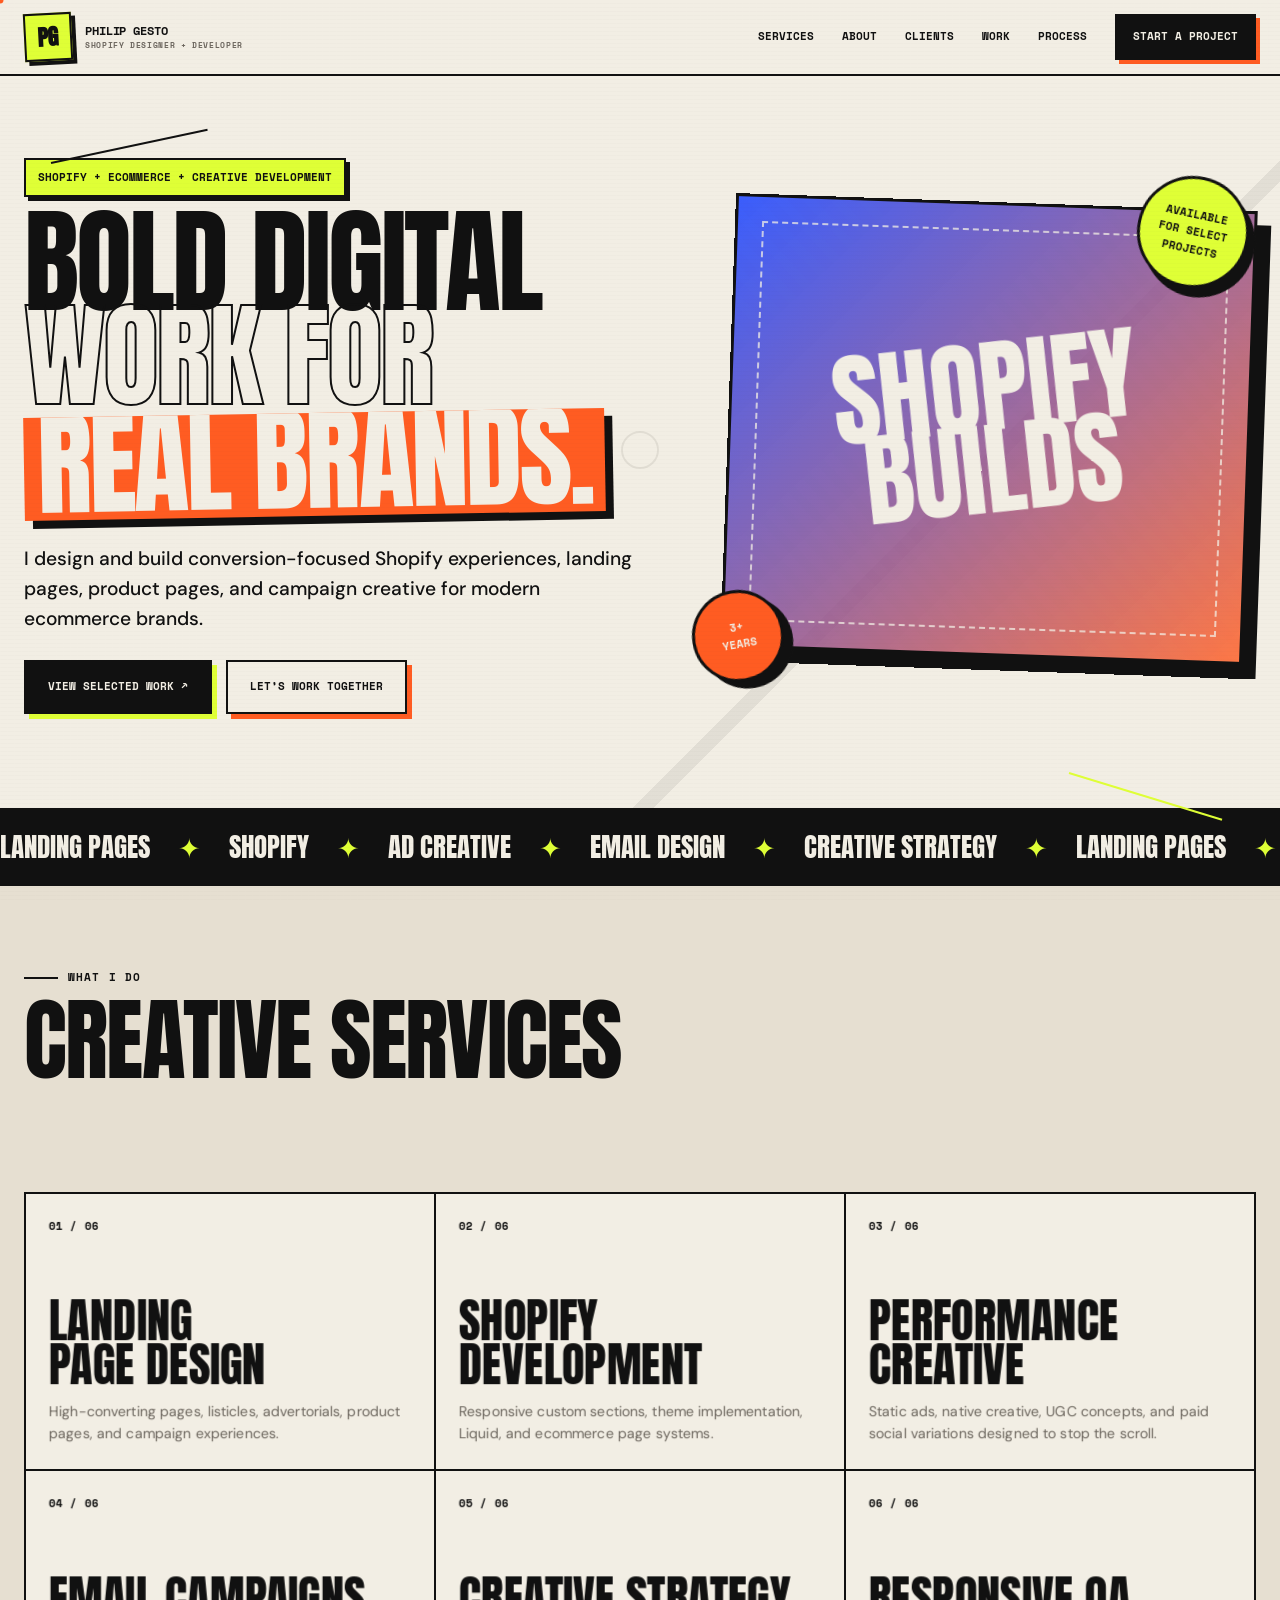
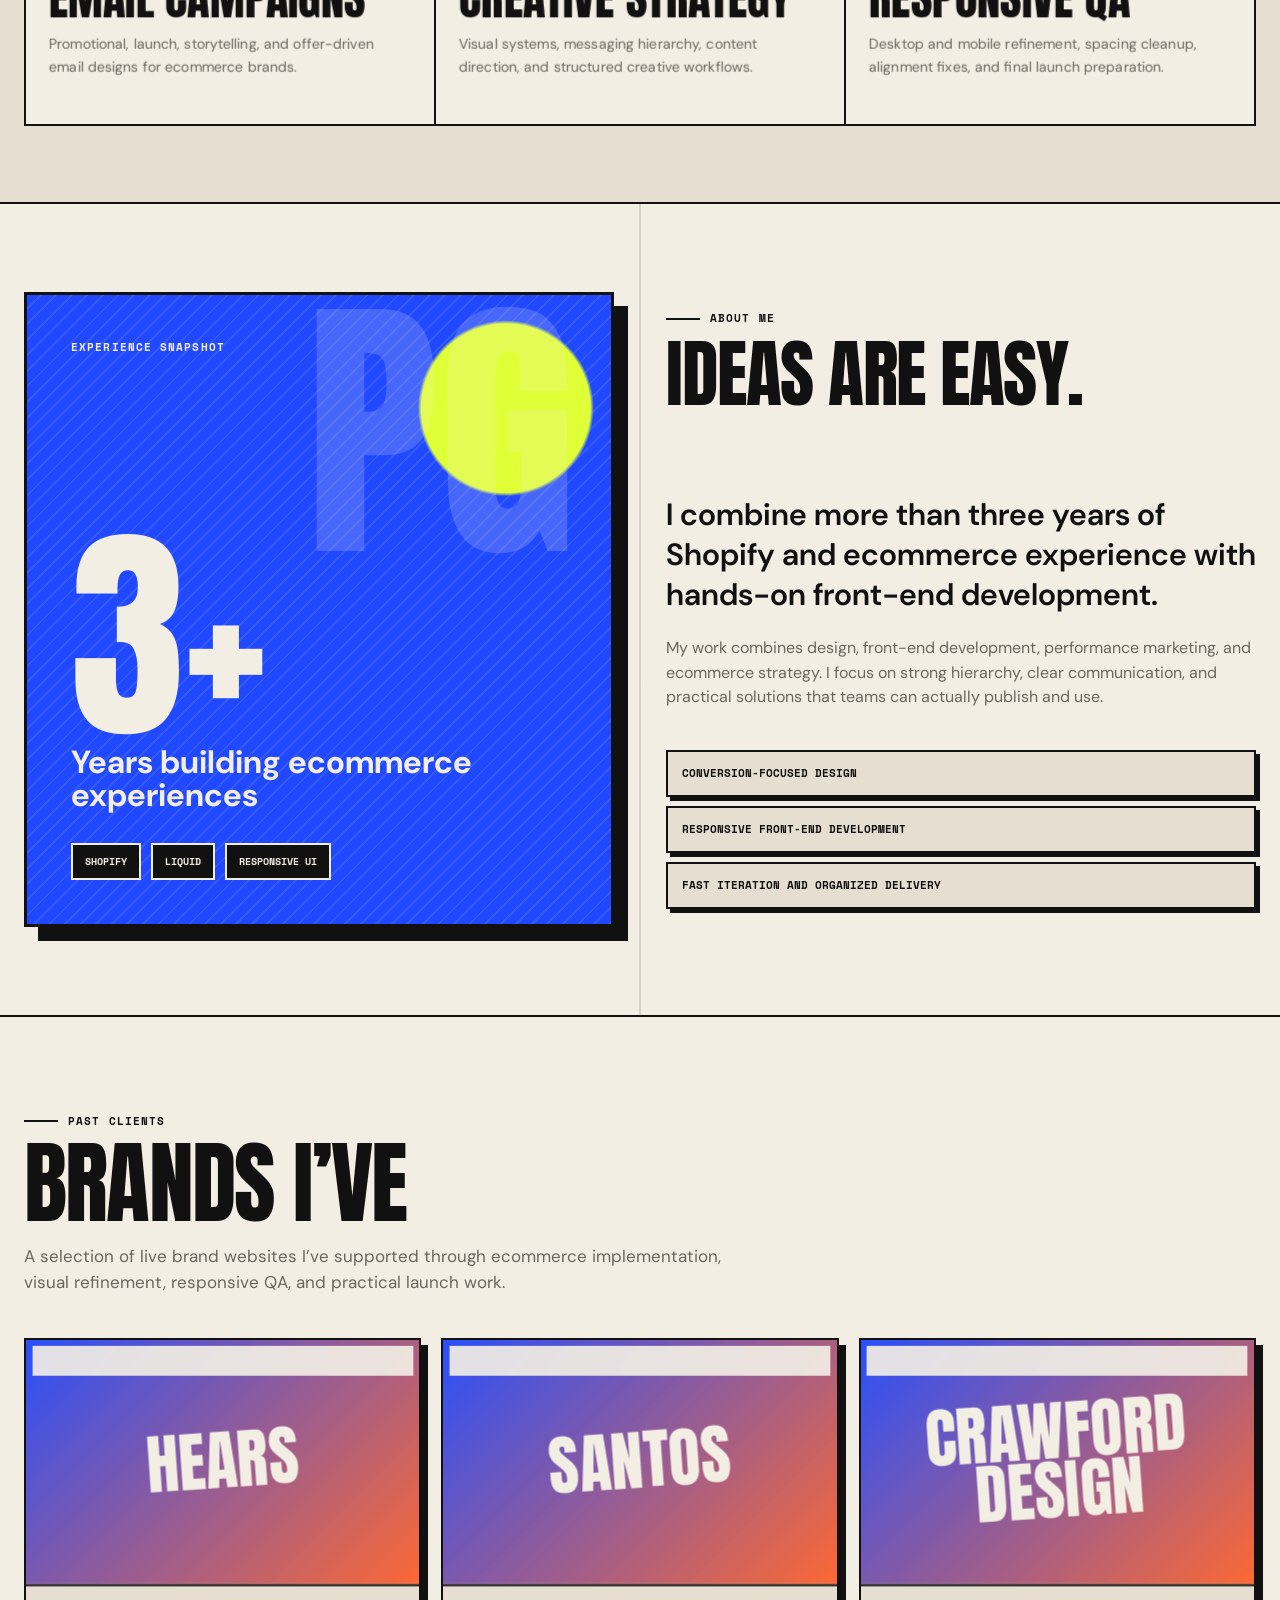
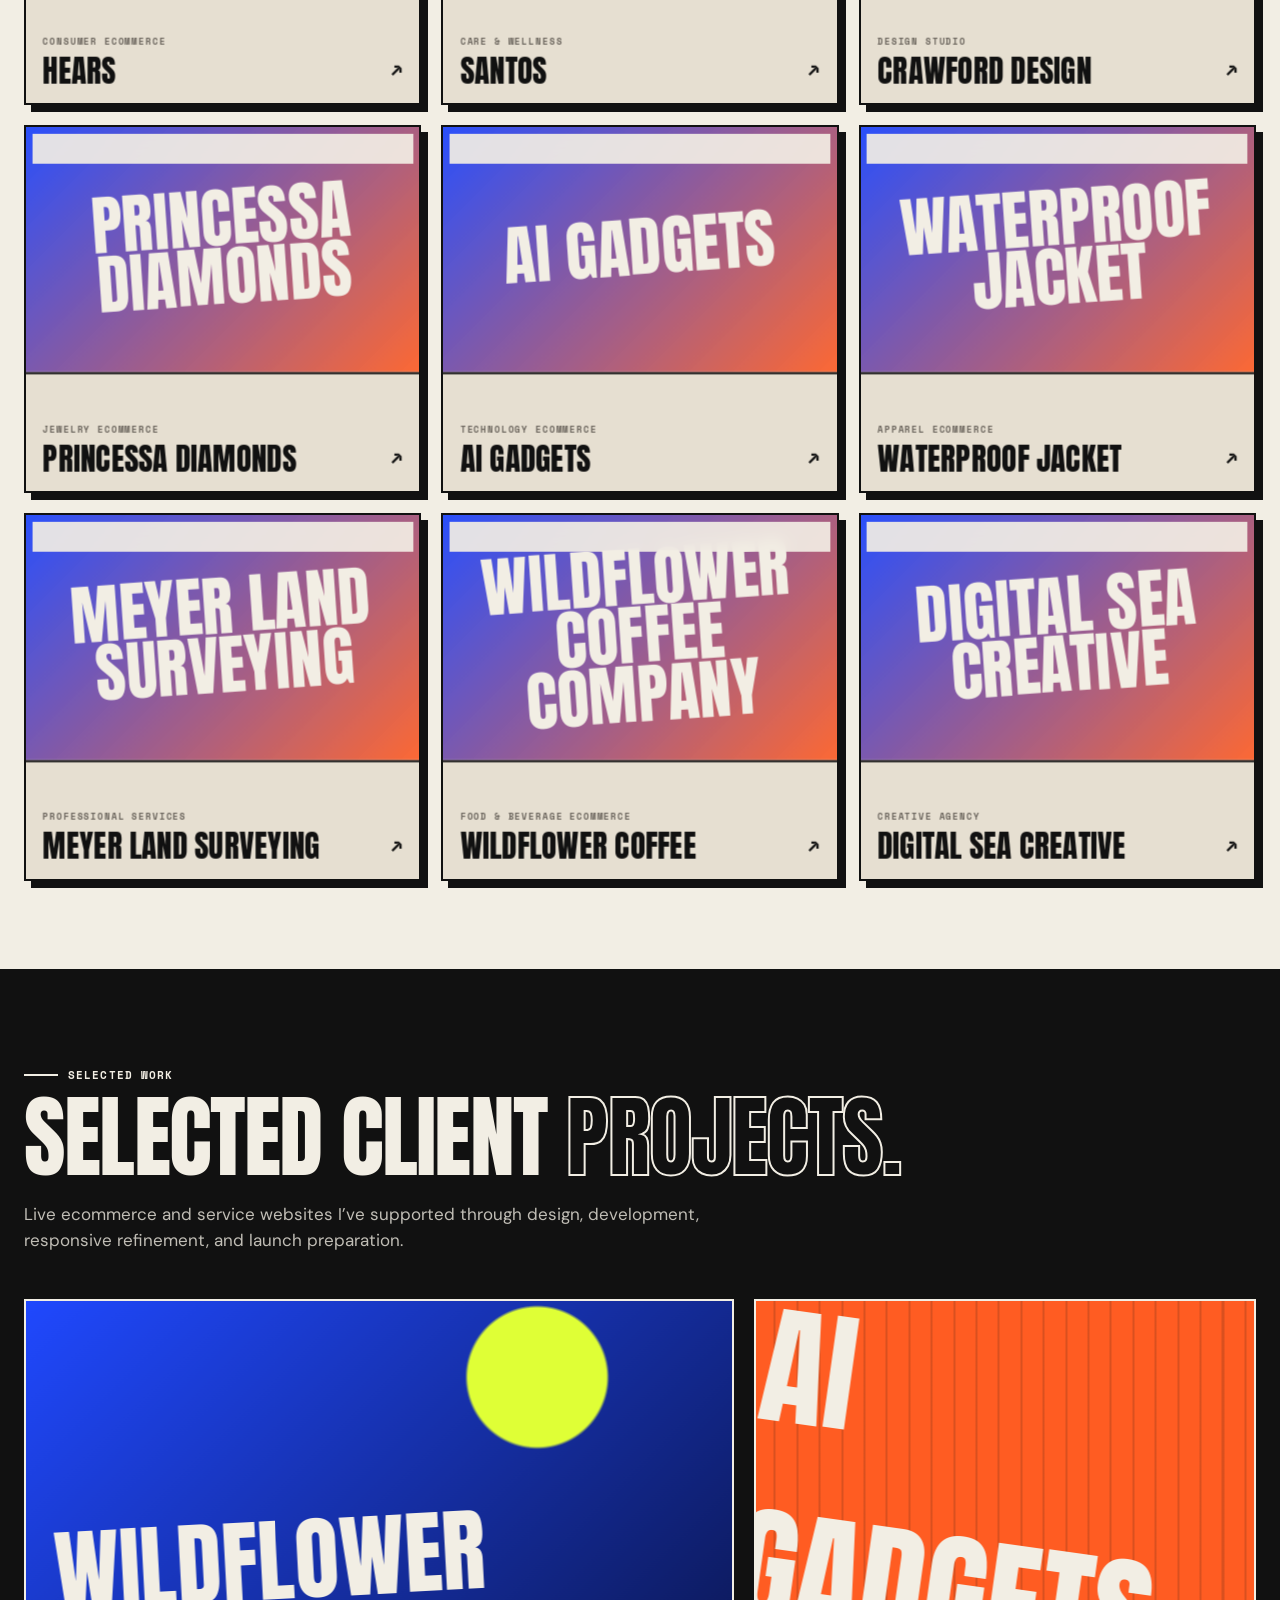
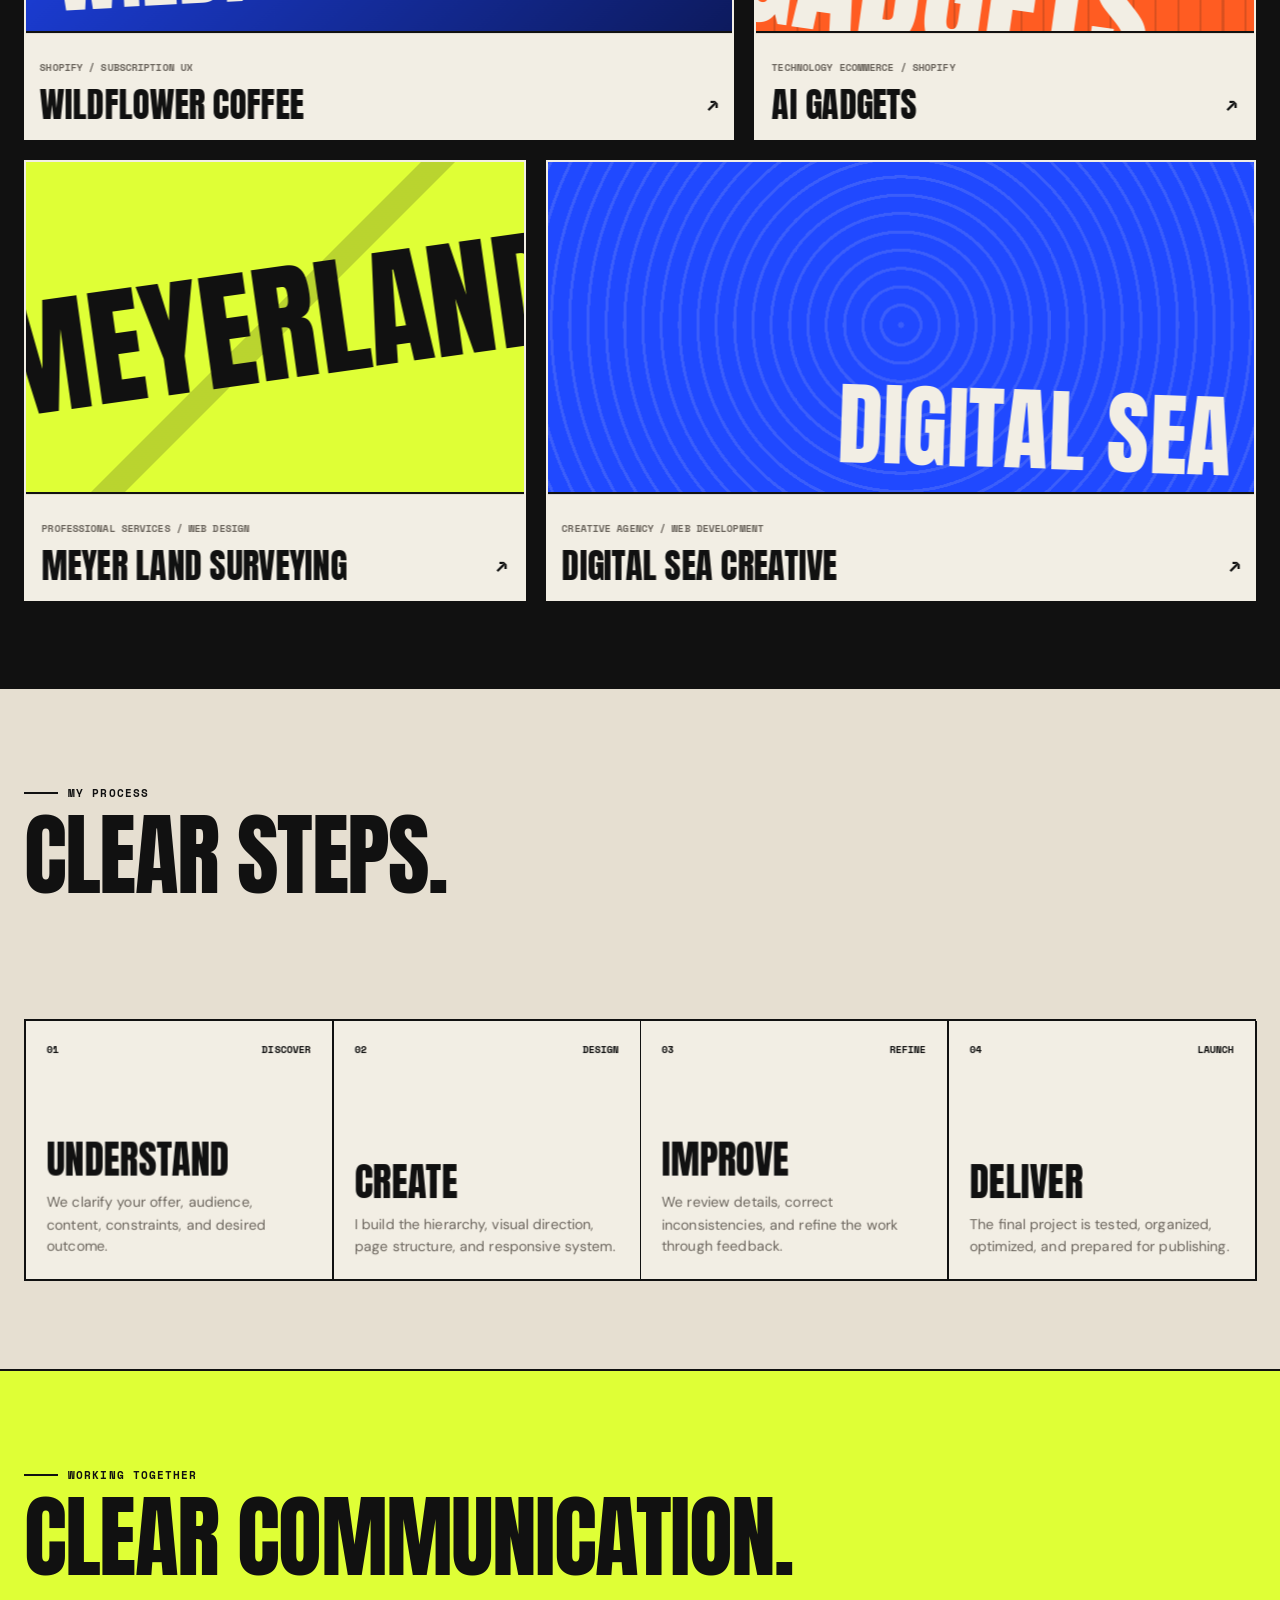
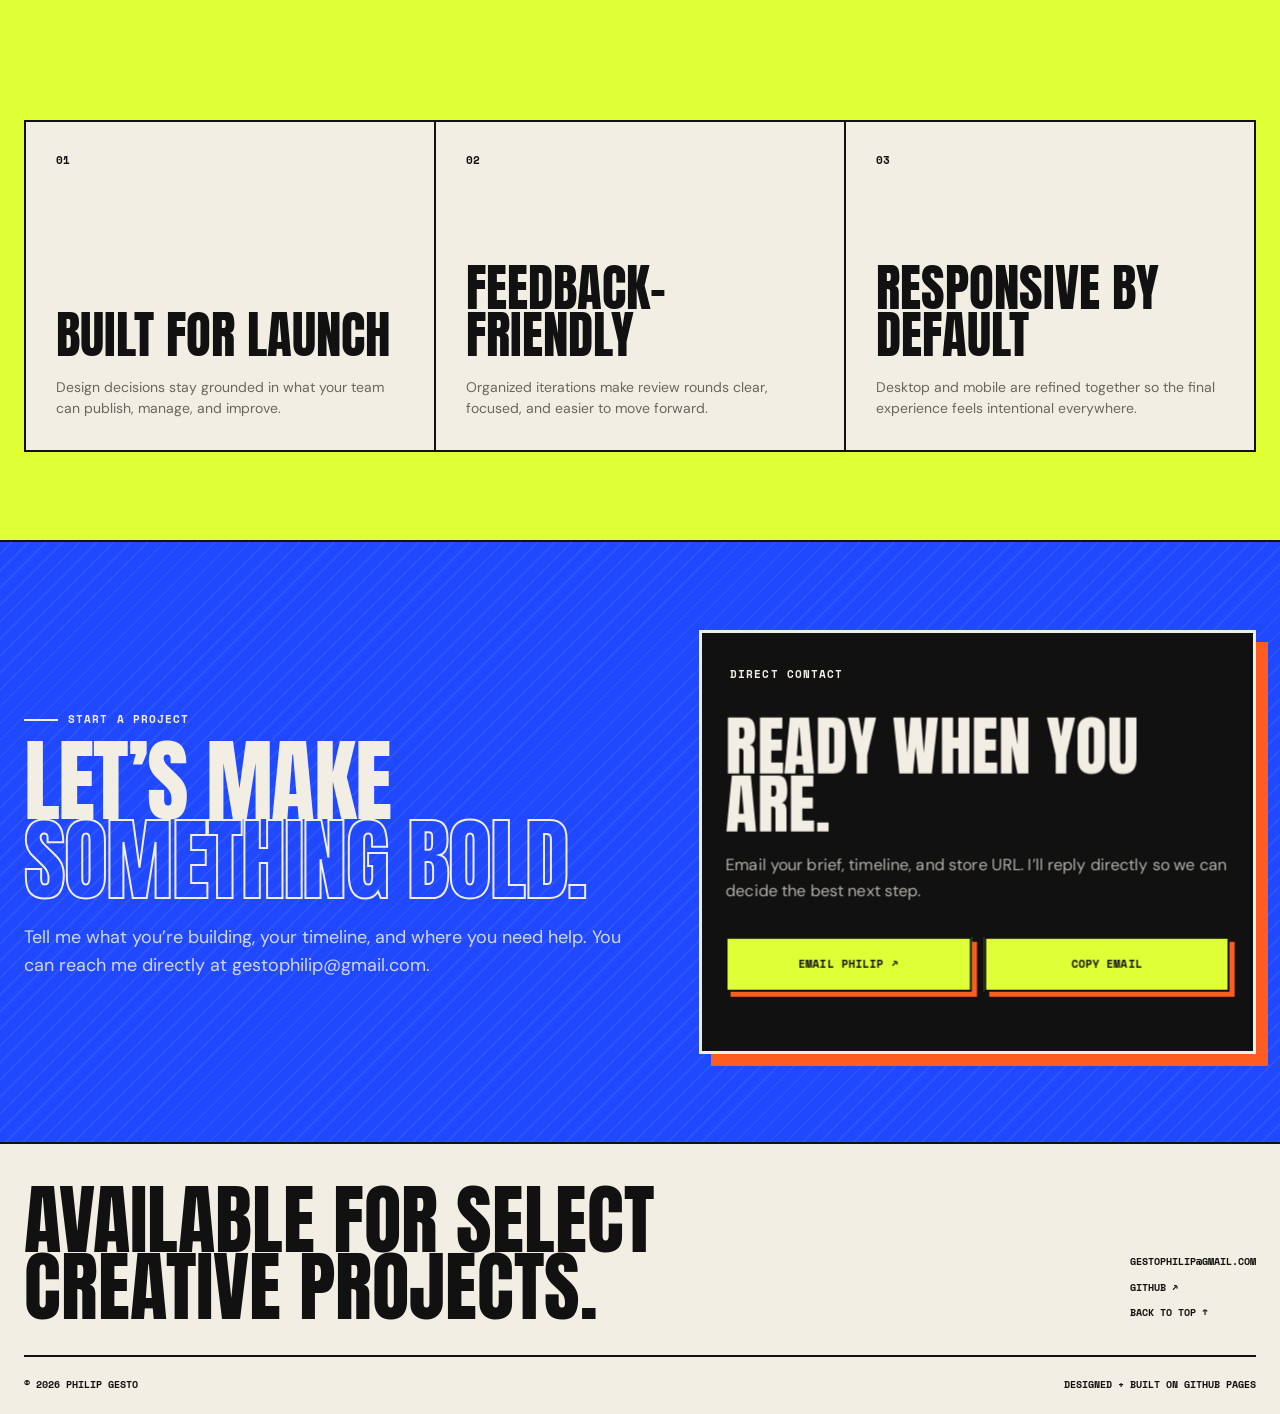
==== commit 54bca407: "Add structured portfolio metadata" ====
--- a/index.html
+++ b/index.html
@@ -33,6 +33,26 @@
   <link href="https://fonts.googleapis.com/css2?family=Anton&family=DM+Sans:wght@400;500;600;700&family=Space+Mono:wght@400;700&display=swap" rel="stylesheet">
 
     <link rel="stylesheet" href="style.css">
+  <script type="application/ld+json">
+    {
+      "@context": "https://schema.org",
+      "@type": "Person",
+      "name": "Philip Gesto",
+      "url": "https://gestophilip-byte.github.io/",
+      "email": "mailto:gestophilip@gmail.com",
+      "jobTitle": "Shopify Designer and Developer",
+      "sameAs": [
+        "https://github.com/gestophilip-byte"
+      ],
+      "knowsAbout": [
+        "Shopify",
+        "Liquid",
+        "Ecommerce design",
+        "Landing page design",
+        "Responsive web development"
+      ]
+    }
+  </script>
 </head>
 
 <body>
--- a/style.css
+++ b/style.css
@@ -1,1797 +1,3404 @@
 :root {
-  --background: #090a0f;
-  --background-soft: #101119;
-  --surface: #151721;
-  --surface-light: #1c1f2b;
-  --text: #f7f4ed;
-  --text-soft: #b8b5ae;
-  --text-muted: #82828a;
-  --line: rgba(255, 255, 255, 0.12);
-  --line-strong: rgba(255, 255, 255, 0.24);
-  --accent: #d8ff76;
-  --accent-dark: #a9cf43;
-  --lavender: #b6a8ff;
-  --pink: #ff94c8;
-  --blue: #84bdff;
-  --max-width: 1320px;
-  --header-height: 84px;
-  --serif: "Playfair Display", Georgia, serif;
-  --sans: "DM Sans", Arial, sans-serif;
+      --ink: #111111;
+      --paper: #f2eee4;
+      --paper-2: #e6dfd1;
+      --acid: #dfff36;
+      --orange: #ff5c22;
+      --blue: #2049ff;
+      --white: #fffef8;
+      --muted: #6c665e;
+      --max: 1440px;
+      --header: 76px;
+      --display: "Anton", Impact, sans-serif;
+      --body: "DM Sans", Arial, sans-serif;
+      --mono: "Space Mono", monospace;
+    }
+
+    * { box-sizing: border-box; }
+
+    html {
+      scroll-behavior: smooth;
+      scroll-padding-top: 90px;
+    }
+
+    body {
+      margin: 0;
+      overflow-x: hidden;
+      background: var(--paper);
+      color: var(--ink);
+      font-family: var(--body);
+      line-height: 1.55;
+      -webkit-font-smoothing: antialiased;
+    }
+
+    body.menu-open { overflow: hidden; }
+
+    a { color: inherit; text-decoration: none; }
+    button, input, textarea { font: inherit; }
+    img { display: block; max-width: 100%; }
+
+    .grain {
+      position: fixed;
+      inset: 0;
+      z-index: 999;
+      pointer-events: none;
+      opacity: .05;
+      background-image:
+        repeating-linear-gradient(0deg, rgba(0,0,0,.18) 0 1px, transparent 1px 4px),
+        repeating-linear-gradient(90deg, rgba(255,255,255,.12) 0 1px, transparent 1px 7px);
+      mix-blend-mode: multiply;
+    }
+
+    .container {
+      width: min(calc(100% - 48px), var(--max));
+      margin-inline: auto;
+    }
+
+    .section {
+      position: relative;
+      padding: 118px 0;
+    }
+
+    .eyebrow {
+      display: inline-flex;
+      align-items: center;
+      gap: 10px;
+      font-family: var(--mono);
+      font-size: 11px;
+      font-weight: 700;
+      letter-spacing: .1em;
+      text-transform: uppercase;
+    }
+
+    .eyebrow::before {
+      content: "";
+      width: 34px;
+      height: 2px;
+      background: currentColor;
+    }
+
+    .section-title {
+      max-width: 1120px;
+      margin: 20px 0 0;
+      font-family: var(--display);
+      font-size: clamp(60px, 8vw, 126px);
+      line-height: .88;
+      letter-spacing: -.02em;
+      text-transform: uppercase;
+      font-weight: 400;
+    }
+
+    .outline {
+      color: transparent;
+      -webkit-text-stroke: 2px currentColor;
+    }
+
+    .site-header {
+      position: fixed;
+      inset: 0 0 auto;
+      z-index: 100;
+      height: var(--header);
+      border-bottom: 2px solid var(--ink);
+      background: rgba(242,238,228,.95);
+      backdrop-filter: blur(12px);
+    }
+
+    .header-inner {
+      width: min(calc(100% - 48px), var(--max));
+      height: 100%;
+      margin-inline: auto;
+      display: flex;
+      align-items: center;
+      justify-content: space-between;
+      gap: 24px;
+    }
+
+    .brand {
+      display: inline-flex;
+      align-items: center;
+      gap: 13px;
+      font-family: var(--mono);
+      font-size: 12px;
+      font-weight: 700;
+      text-transform: uppercase;
+    }
+
+    .brand-mark {
+      width: 48px;
+      height: 48px;
+      border: 2px solid var(--ink);
+      display: grid;
+      place-items: center;
+      background: var(--acid);
+      box-shadow: 4px 4px 0 var(--ink);
+      font-family: var(--display);
+      font-size: 22px;
+      transform: rotate(-3deg);
+    }
+
+    .site-nav {
+      display: flex;
+      align-items: center;
+      gap: 28px;
+      font-family: var(--mono);
+      font-size: 11px;
+      font-weight: 700;
+      text-transform: uppercase;
+    }
+
+    .site-nav a {
+      position: relative;
+      padding: 9px 0;
+    }
+
+    .site-nav a:not(.nav-cta)::after {
+      content: "";
+      position: absolute;
+      left: 0;
+      bottom: 4px;
+      width: 100%;
+      height: 2px;
+      background: var(--orange);
+      transform: scaleX(0);
+      transform-origin: right;
+      transition: transform .2s ease;
+    }
+
+    .site-nav a:hover::after {
+      transform: scaleX(1);
+      transform-origin: left;
+    }
+
+    .nav-cta {
+      padding: 12px 16px !important;
+      border: 2px solid var(--ink);
+      background: var(--ink);
+      color: var(--paper);
+      box-shadow: 4px 4px 0 var(--orange);
+      transition: transform .2s ease, box-shadow .2s ease;
+    }
+
+    .nav-cta:hover {
+      transform: translate(-2px, -2px);
+      box-shadow: 7px 7px 0 var(--acid);
+    }
+
+    .menu-toggle {
+      display: none;
+      width: 46px;
+      height: 46px;
+      padding: 0;
+      border: 2px solid var(--ink);
+      background: var(--acid);
+      box-shadow: 4px 4px 0 var(--ink);
+      cursor: pointer;
+    }
+
+    .menu-toggle span {
+      width: 21px;
+      height: 2px;
+      margin: 5px auto;
+      display: block;
+      background: var(--ink);
+      transition: transform .2s ease;
+    }
+
+    .hero {
+      min-height: 100svh;
+      padding: 140px 0 62px;
+      display: flex;
+      align-items: center;
+      overflow: hidden;
+      border-bottom: 2px solid var(--ink);
+      background:
+        linear-gradient(135deg, transparent 0 69%, rgba(17,17,17,.07) 69% 70%, transparent 70%),
+        var(--paper);
+    }
+
+    .hero-grid {
+      display: grid;
+      grid-template-columns: minmax(0, 1.05fr) minmax(430px, .95fr);
+      align-items: center;
+      gap: 64px;
+    }
+
+    .hero-tag {
+      width: fit-content;
+      margin-bottom: 25px;
+      padding: 9px 12px;
+      border: 2px solid var(--ink);
+      background: var(--acid);
+      box-shadow: 4px 4px 0 var(--ink);
+      font-family: var(--mono);
+      font-size: 11px;
+      font-weight: 700;
+      text-transform: uppercase;
+      transform: rotate(-1deg);
+    }
+
+    .hero h1 {
+      margin: 0;
+      font-family: var(--display);
+      font-size: clamp(78px, 10vw, 160px);
+      line-height: .81;
+      letter-spacing: -.025em;
+      text-transform: uppercase;
+      font-weight: 400;
+    }
+
+    .hero h1 .stroke {
+      display: block;
+      color: transparent;
+      -webkit-text-stroke: 2px var(--ink);
+    }
+
+    .hero h1 .highlight {
+      display: inline-block;
+      margin-top: 11px;
+      padding: 0 13px 10px;
+      background: var(--orange);
+      color: var(--paper);
+      box-shadow: 8px 8px 0 var(--ink);
+      transform: rotate(-1deg);
+    }
+
+    .hero-copy {
+      max-width: 700px;
+      margin: 38px 0 0;
+      font-size: clamp(17px, 1.5vw, 21px);
+      font-weight: 500;
+    }
+
+    .hero-actions {
+      margin-top: 34px;
+      display: flex;
+      flex-wrap: wrap;
+      gap: 14px;
+    }
+
+    .btn {
+      min-height: 54px;
+      padding: 0 22px;
+      border: 2px solid var(--ink);
+      display: inline-flex;
+      align-items: center;
+      justify-content: center;
+      gap: 10px;
+      font-family: var(--mono);
+      font-size: 11px;
+      font-weight: 700;
+      text-transform: uppercase;
+      transition: transform .2s ease, box-shadow .2s ease, background .2s ease;
+    }
+
+    .btn:hover { transform: translate(-2px, -2px); }
+
+    .btn-dark {
+      background: var(--ink);
+      color: var(--paper);
+      box-shadow: 5px 5px 0 var(--acid);
+    }
+
+    .btn-light {
+      background: var(--paper);
+      color: var(--ink);
+      box-shadow: 5px 5px 0 var(--orange);
+    }
+
+    .btn-dark:hover { box-shadow: 8px 8px 0 var(--orange); }
+    .btn-light:hover { background: var(--acid); box-shadow: 8px 8px 0 var(--ink); }
+
+    .hero-art {
+      position: relative;
+      min-height: 640px;
+    }
+
+    .hero-poster {
+      position: absolute;
+      inset: 34px 0 52px 46px;
+      border: 3px solid var(--ink);
+      overflow: hidden;
+      background:
+        linear-gradient(135deg, rgba(32,73,255,.88), rgba(255,92,34,.82)),
+        repeating-linear-gradient(45deg, rgba(255,255,255,.14) 0 10px, transparent 10px 20px);
+      box-shadow: 14px 14px 0 var(--ink);
+      transform: rotate(2deg);
+    }
+
+    .hero-poster::before {
+      content: "SHOPIFY BUILDS";
+      position: absolute;
+      left: 50%;
+      top: 50%;
+      width: 90%;
+      font-family: var(--display);
+      font-size: clamp(72px, 8vw, 128px);
+      line-height: .8;
+      text-align: center;
+      color: var(--paper);
+      transform: translate(-50%, -50%) rotate(-8deg);
+    }
+
+    .hero-poster::after {
+      content: "";
+      position: absolute;
+      inset: 24px;
+      border: 2px dashed rgba(242,238,228,.75);
+    }
+
+    .stamp {
+      position: absolute;
+      z-index: 3;
+      width: 132px;
+      height: 132px;
+      border: 3px solid var(--ink);
+      border-radius: 50%;
+      display: grid;
+      place-items: center;
+      background: var(--acid);
+      box-shadow: 8px 8px 0 var(--ink);
+      font-family: var(--mono);
+      font-size: 11px;
+      font-weight: 700;
+      text-align: center;
+      text-transform: uppercase;
+      transform: rotate(12deg);
+    }
+
+    .stamp-one { top: 0; right: 7px; }
+
+    .stamp-two {
+      left: 0;
+      bottom: 14px;
+      width: 106px;
+      height: 106px;
+      background: var(--orange);
+      color: var(--paper);
+      transform: rotate(-10deg);
+    }
+
+    .marquee {
+      border-bottom: 2px solid var(--ink);
+      overflow: hidden;
+      background: var(--ink);
+      color: var(--paper);
+    }
+
+    .marquee-track {
+      width: max-content;
+      padding: 16px 0;
+      display: flex;
+      align-items: center;
+      gap: 28px;
+      font-family: var(--display);
+      font-size: 27px;
+      text-transform: uppercase;
+      animation: marquee 27s linear infinite;
+    }
+
+    .marquee-track span:nth-child(even) { color: var(--acid); }
+
+    .services {
+      border-bottom: 2px solid var(--ink);
+      background: var(--paper-2);
+    }
+
+    .services-grid {
+      margin-top: 68px;
+      display: grid;
+      grid-template-columns: repeat(3, 1fr);
+      border-top: 2px solid var(--ink);
+      border-left: 2px solid var(--ink);
+    }
+
+    .service-card {
+      min-height: 350px;
+      padding: 30px;
+      border-right: 2px solid var(--ink);
+      border-bottom: 2px solid var(--ink);
+      display: flex;
+      flex-direction: column;
+      background: var(--paper);
+      transition: background .2s ease, transform .2s ease;
+    }
+
+    .service-card:hover {
+      background: var(--acid);
+      transform: translateY(-6px);
+    }
+
+    .service-num {
+      font-family: var(--mono);
+      font-size: 11px;
+      font-weight: 700;
+    }
+
+    .service-card h3 {
+      margin: auto 0 18px;
+      font-family: var(--display);
+      font-size: clamp(40px, 4vw, 67px);
+      line-height: .94;
+      text-transform: uppercase;
+      font-weight: 400;
+    }
+
+    .service-card p {
+      margin: 0;
+      color: var(--muted);
+      font-size: 14px;
+    }
+
+    .service-card:hover p { color: var(--ink); }
+
+    .about {
+      border-bottom: 2px solid var(--ink);
+      background:
+        linear-gradient(90deg, transparent 0 49.9%, rgba(17,17,17,.13) 49.9% 50.1%, transparent 50.1%),
+        var(--paper);
+    }
+
+    .about-grid {
+      display: grid;
+      grid-template-columns: .9fr 1.1fr;
+      gap: 80px;
+      align-items: center;
+    }
+
+    .portrait-placeholder {
+      position: relative;
+      min-height: 560px;
+      border: 3px solid var(--ink);
+      background:
+        repeating-linear-gradient(-45deg, rgba(17,17,17,.08) 0 2px, transparent 2px 10px),
+        var(--blue);
+      box-shadow: 14px 14px 0 var(--ink);
+      transform: rotate(-1.5deg);
+    }
+
+    .portrait-placeholder::after {
+      content: "PG";
+      position: absolute;
+      inset: 0;
+      display: grid;
+      place-items: center;
+      font-family: var(--display);
+      font-size: clamp(170px, 23vw, 350px);
+      color: var(--paper);
+      opacity: .88;
+    }
+
+    .about-lead {
+      margin: 38px 0 0;
+      font-size: clamp(23px, 2.4vw, 35px);
+      font-weight: 600;
+      line-height: 1.3;
+    }
+
+    .about-text {
+      margin-top: 27px;
+      color: var(--muted);
+    }
+
+    .about-list {
+      margin: 32px 0 0;
+      padding: 0;
+      list-style: none;
+      display: grid;
+      gap: 12px;
+    }
+
+    .about-list li {
+      padding: 13px 14px;
+      border: 2px solid var(--ink);
+      background: var(--paper-2);
+      box-shadow: 4px 4px 0 var(--ink);
+      font-family: var(--mono);
+      font-size: 11px;
+      font-weight: 700;
+      text-transform: uppercase;
+    }
+
+    .work {
+      background: var(--ink);
+      color: var(--paper);
+    }
+
+    .work .outline { -webkit-text-stroke-color: var(--paper); }
+
+    .project-grid {
+      margin-top: 78px;
+      display: grid;
+      grid-template-columns: repeat(12, 1fr);
+      gap: 24px;
+    }
+
+    .project-card {
+      min-height: 520px;
+      border: 2px solid var(--paper);
+      overflow: hidden;
+      background: var(--paper);
+      color: var(--ink);
+      transition: transform .25s ease, box-shadow .25s ease;
+    }
+
+    .project-card:hover {
+      transform: translateY(-8px) rotate(-.5deg);
+      box-shadow: 12px 12px 0 var(--acid);
+    }
+
+    .project-card:nth-child(1) { grid-column: span 7; }
+    .project-card:nth-child(2) { grid-column: span 5; }
+    .project-card:nth-child(3) { grid-column: span 5; }
+    .project-card:nth-child(4) { grid-column: span 7; }
+
+    .project-visual {
+      position: relative;
+      height: 390px;
+      overflow: hidden;
+      border-bottom: 2px solid var(--ink);
+    }
+
+    .visual-one {
+      background:
+        radial-gradient(circle at 72% 24%, var(--acid) 0 12%, transparent 12.5%),
+        linear-gradient(135deg, var(--blue), #0d1a5d);
+    }
+
+    .visual-one::before {
+      content: "LANDING PAGE";
+      position: absolute;
+      left: 34px;
+      bottom: 32px;
+      font-family: var(--display);
+      font-size: clamp(55px, 7vw, 108px);
+      line-height: .82;
+      color: var(--paper);
+      transform: rotate(-3deg);
+    }
+
+    .visual-two {
+      background:
+        repeating-linear-gradient(90deg, rgba(17,17,17,.16) 0 2px, transparent 2px 22px),
+        var(--orange);
+    }
+
+    .visual-two::before {
+      content: "ADS";
+      position: absolute;
+      inset: 0;
+      display: grid;
+      place-items: center;
+      font-family: var(--display);
+      font-size: clamp(150px, 18vw, 280px);
+      color: var(--paper);
+      transform: rotate(8deg);
+    }
+
+    .visual-three {
+      background:
+        linear-gradient(135deg, transparent 0 48%, rgba(17,17,17,.18) 48% 52%, transparent 52%),
+        var(--acid);
+    }
+
+    .visual-three::before {
+      content: "EMAIL";
+      position: absolute;
+      left: 50%;
+      top: 50%;
+      font-family: var(--display);
+      font-size: clamp(90px, 12vw, 180px);
+      transform: translate(-50%, -50%) rotate(-8deg);
+    }
+
+    .visual-four {
+      background:
+        repeating-radial-gradient(circle at center, rgba(242,238,228,.13) 0 3px, transparent 3px 18px),
+        var(--blue);
+    }
+
+    .visual-four::before {
+      content: "SHOPIFY";
+      position: absolute;
+      right: 28px;
+      bottom: 20px;
+      font-family: var(--display);
+      font-size: clamp(74px, 9vw, 144px);
+      line-height: .9;
+      color: var(--paper);
+      transform: rotate(2deg);
+    }
+
+    .project-info {
+      padding: 24px;
+      display: flex;
+      align-items: flex-end;
+      justify-content: space-between;
+      gap: 20px;
+    }
+
+    .project-label {
+      font-family: var(--mono);
+      font-size: 10px;
+      font-weight: 700;
+      text-transform: uppercase;
+      color: var(--muted);
+    }
+
+    .project-info h3 {
+      margin: 8px 0 0;
+      font-family: var(--display);
+      font-size: 39px;
+      line-height: 1;
+      text-transform: uppercase;
+      font-weight: 400;
+    }
+
+    .project-arrow {
+      font-family: var(--mono);
+      font-size: 20px;
+      font-weight: 700;
+    }
+
+    .process {
+      border-bottom: 2px solid var(--ink);
+      background: var(--paper-2);
+    }
+
+    .process-grid {
+      margin-top: 68px;
+      display: grid;
+      grid-template-columns: repeat(4, 1fr);
+      border-top: 2px solid var(--ink);
+      border-left: 2px solid var(--ink);
+    }
+
+    .process-card {
+      min-height: 320px;
+      padding: 26px;
+      border-right: 2px solid var(--ink);
+      border-bottom: 2px solid var(--ink);
+      display: flex;
+      flex-direction: column;
+      background: var(--paper);
+    }
+
+    .process-top {
+      display: flex;
+      justify-content: space-between;
+      font-family: var(--mono);
+      font-size: 10px;
+      font-weight: 700;
+      text-transform: uppercase;
+    }
+
+    .process-card h3 {
+      margin: auto 0 18px;
+      font-family: var(--display);
+      font-size: 43px;
+      line-height: .95;
+      text-transform: uppercase;
+      font-weight: 400;
+    }
+
+    .process-card p {
+      margin: 0;
+      color: var(--muted);
+      font-size: 14px;
+    }
+
+    .testimonial {
+      overflow: hidden;
+      border-bottom: 2px solid var(--ink);
+      background: var(--acid);
+    }
+
+    .testimonial-card {
+      position: relative;
+      padding: 70px;
+      border: 3px solid var(--ink);
+      background: var(--paper);
+      box-shadow: 14px 14px 0 var(--ink);
+      transform: rotate(-.5deg);
+    }
+
+    .quote {
+      position: absolute;
+      top: -35px;
+      right: 30px;
+      font-family: var(--display);
+      font-size: 220px;
+      line-height: 1;
+      color: var(--orange);
+      opacity: .65;
+    }
+
+    blockquote {
+      position: relative;
+      z-index: 1;
+      max-width: 1100px;
+      margin: 0;
+      font-family: var(--display);
+      font-size: clamp(47px, 6vw, 92px);
+      line-height: .94;
+      text-transform: uppercase;
+    }
+
+    .testimonial-meta {
+      position: relative;
+      z-index: 1;
+      margin-top: 38px;
+      display: flex;
+      align-items: center;
+      gap: 14px;
+      font-family: var(--mono);
+      font-size: 10px;
+      font-weight: 700;
+      text-transform: uppercase;
+    }
+
+    .avatar {
+      width: 50px;
+      height: 50px;
+      border: 2px solid var(--ink);
+      display: grid;
+      place-items: center;
+      background: var(--blue);
+      color: var(--paper);
+      box-shadow: 4px 4px 0 var(--ink);
+    }
+
+    .contact {
+      background:
+        repeating-linear-gradient(-45deg, rgba(242,238,228,.06) 0 2px, transparent 2px 12px),
+        var(--blue);
+      color: var(--paper);
+    }
+
+    .contact-grid {
+      display: grid;
+      grid-template-columns: 1fr .9fr;
+      gap: 80px;
+      align-items: start;
+    }
+
+    .contact .outline { -webkit-text-stroke-color: var(--paper); }
+
+    .contact-copy {
+      max-width: 650px;
+      margin: 34px 0 0;
+      color: rgba(242,238,228,.85);
+      font-size: 20px;
+    }
+
+    .contact-card {
+      padding: 34px;
+      border: 3px solid var(--paper);
+      background: var(--ink);
+      box-shadow: 12px 12px 0 var(--orange);
+    }
+
+    .contact-card label {
+      display: block;
+      margin-bottom: 7px;
+      font-family: var(--mono);
+      font-size: 10px;
+      font-weight: 700;
+      letter-spacing: .08em;
+      text-transform: uppercase;
+    }
+
+    .contact-card input,
+    .contact-card textarea {
+      width: 100%;
+      margin-bottom: 18px;
+      padding: 14px;
+      border: 2px solid var(--paper);
+      border-radius: 0;
+      outline: none;
+      background: transparent;
+      color: var(--paper);
+    }
+
+    .contact-card textarea {
+      min-height: 140px;
+      resize: vertical;
+    }
+
+    .contact-card input:focus,
+    .contact-card textarea:focus {
+      border-color: var(--acid);
+    }
+
+    .contact-card .btn {
+      width: 100%;
+      background: var(--acid);
+      color: var(--ink);
+      box-shadow: 5px 5px 0 var(--orange);
+    }
+
+    .site-footer {
+      padding: 54px 0 28px;
+      border-top: 2px solid var(--ink);
+      background: var(--paper);
+    }
+
+    .footer-top {
+      display: grid;
+      grid-template-columns: 1fr auto;
+      gap: 40px;
+      align-items: end;
+    }
+
+    .footer-title {
+      max-width: 850px;
+      margin: 0;
+      font-family: var(--display);
+      font-size: clamp(55px, 7vw, 112px);
+      line-height: .88;
+      text-transform: uppercase;
+      font-weight: 400;
+    }
+
+    .footer-links {
+      display: grid;
+      gap: 10px;
+      font-family: var(--mono);
+      font-size: 10px;
+      font-weight: 700;
+      text-transform: uppercase;
+    }
+
+    .footer-links a:hover { color: var(--orange); }
+
+    .footer-bottom {
+      margin-top: 48px;
+      padding-top: 20px;
+      border-top: 2px solid var(--ink);
+      display: flex;
+      justify-content: space-between;
+      gap: 20px;
+      font-family: var(--mono);
+      font-size: 10px;
+      font-weight: 700;
+      text-transform: uppercase;
+    }
+
+    .reveal {
+      opacity: 0;
+      transform: translateY(28px);
+      transition: opacity .7s ease, transform .7s ease;
+    }
+
+    .reveal.visible {
+      opacity: 1;
+      transform: translateY(0);
+    }
+
+    @keyframes marquee {
+      from { transform: translateX(0); }
+      to { transform: translateX(-50%); }
+    }
+
+    @media (max-width: 1100px) {
+      .hero-grid,
+      .about-grid,
+      .contact-grid {
+        grid-template-columns: 1fr;
+      }
+
+      .hero-art { min-height: 560px; }
+      .services-grid { grid-template-columns: repeat(2, 1fr); }
+      .project-card:nth-child(n) { grid-column: span 6; }
+      .process-grid { grid-template-columns: repeat(2, 1fr); }
+    }
+
+    @media (max-width: 820px) {
+      :root { --header: 70px; }
+
+      .site-nav {
+        position: fixed;
+        inset: var(--header) 0 0;
+        padding: 38px 24px;
+        display: flex;
+        flex-direction: column;
+        align-items: flex-start;
+        gap: 22px;
+        background: var(--paper);
+        border-top: 2px solid var(--ink);
+        transform: translateX(100%);
+        transition: transform .25s ease;
+      }
+
+      .site-nav.open { transform: translateX(0); }
+
+      .site-nav a {
+        font-family: var(--display);
+        font-size: 42px;
+      }
+
+      .menu-toggle { display: block; }
+
+      .menu-toggle.active span:first-child {
+        transform: translateY(3.5px) rotate(45deg);
+      }
+
+      .menu-toggle.active span:last-child {
+        transform: translateY(-3.5px) rotate(-45deg);
+      }
+
+      .hero { padding-top: 118px; }
+      .hero h1 { font-size: clamp(68px, 18vw, 116px); }
+      .hero-art { min-height: 470px; }
+      .services-grid { grid-template-columns: 1fr; }
+      .project-card:nth-child(n) { grid-column: span 12; }
+      .footer-top { grid-template-columns: 1fr; }
+    }
+
+    @media (max-width: 620px) {
+      .container,
+      .header-inner {
+        width: min(calc(100% - 28px), var(--max));
+      }
+
+      .section { padding: 86px 0; }
+      .brand span:last-child { display: none; }
+      .hero { padding-top: 104px; }
+      .hero h1 { font-size: clamp(58px, 20vw, 92px); }
+      .hero-copy { margin-top: 30px; }
+
+      .hero-actions {
+        flex-direction: column;
+        align-items: stretch;
+      }
+
+      .btn { width: 100%; }
+
+      .hero-art { min-height: 400px; }
+      .hero-poster { inset: 34px 15px 44px 30px; }
+      .hero-poster::before { font-size: 76px; }
+
+      .stamp {
+        width: 96px;
+        height: 96px;
+        font-size: 9px;
+      }
+
+      .stamp-two {
+        width: 82px;
+        height: 82px;
+      }
+
+      .section-title { font-size: clamp(52px, 17vw, 82px); }
+      .portrait-placeholder { min-height: 390px; }
+      .service-card { min-height: 290px; }
+      .project-grid { gap: 32px; }
+      .project-card { min-height: 0; }
+      .project-visual { height: 330px; }
+      .visual-one::before, .visual-four::before { font-size: 64px; }
+      .visual-two::before { font-size: 150px; }
+      .visual-three::before { font-size: 90px; }
+
+      .project-info {
+        align-items: flex-start;
+        flex-direction: column;
+      }
+
+      .process-grid { grid-template-columns: 1fr; }
+      .testimonial-card { padding: 42px 24px; }
+      blockquote { font-size: 42px; }
+      .quote { font-size: 130px; }
+      .footer-bottom { flex-direction: column; }
+    }
+
+    @media (prefers-reduced-motion: reduce) {
+      html { scroll-behavior: auto; }
+
+      *,
+      *::before,
+      *::after {
+        animation-duration: .01ms !important;
+        animation-iteration-count: 1 !important;
+        transition-duration: .01ms !important;
+      }
+
+      .reveal {
+        opacity: 1;
+        transform: none;
+      }
+    }
+  
+    /* =========================
+       MOTION SYSTEM
+    ========================== */
+
+    .scroll-progress {
+      position: fixed;
+      top: 0;
+      left: 0;
+      z-index: 1002;
+      width: 0;
+      height: 4px;
+      background: var(--orange);
+      box-shadow: 0 0 14px rgba(255, 92, 34, .55);
+      pointer-events: none;
+    }
+
+    .page-loader {
+      position: fixed;
+      inset: 0;
+      z-index: 2000;
+      display: grid;
+      place-items: center;
+      overflow: hidden;
+      background: var(--ink);
+      color: var(--paper);
+      transition: visibility 0s linear .9s;
+    }
+
+    .page-loader::before,
+    .page-loader::after {
+      content: "";
+      position: absolute;
+      inset: 0;
+      background: var(--acid);
+      transform: translateY(100%);
+    }
+
+    .page-loader::after {
+      background: var(--orange);
+      transition-delay: .12s;
+    }
+
+    .page-loader.is-loaded {
+      visibility: hidden;
+    }
+
+    .page-loader.is-loaded::before {
+      animation: loaderWipe .8s cubic-bezier(.77, 0, .18, 1) forwards;
+    }
+
+    .page-loader.is-loaded::after {
+      animation: loaderWipe .8s .1s cubic-bezier(.77, 0, .18, 1) forwards;
+    }
+
+    .loader-copy {
+      position: relative;
+      z-index: 2;
+      font-family: var(--display);
+      font-size: clamp(42px, 9vw, 120px);
+      line-height: .9;
+      letter-spacing: .01em;
+      text-transform: uppercase;
+      animation: loaderPulse .8s ease-in-out infinite alternate;
+    }
+
+    .page-loader.is-loaded .loader-copy {
+      animation: loaderCopyOut .35s ease forwards;
+    }
+
+    .cursor-dot,
+    .cursor-ring {
+      position: fixed;
+      top: 0;
+      left: 0;
+      z-index: 3000;
+      border-radius: 50%;
+      pointer-events: none;
+      opacity: 0;
+      transform: translate(-50%, -50%);
+      transition:
+        width .18s ease,
+        height .18s ease,
+        background .18s ease,
+        border-color .18s ease,
+        opacity .2s ease;
+    }
+
+    .cursor-dot {
+      width: 7px;
+      height: 7px;
+      background: var(--orange);
+    }
+
+    .cursor-ring {
+      width: 38px;
+      height: 38px;
+      border: 2px solid var(--ink);
+      mix-blend-mode: difference;
+    }
+
+    body.cursor-ready .cursor-dot,
+    body.cursor-ready .cursor-ring {
+      opacity: 1;
+    }
+
+    body.cursor-hover .cursor-ring {
+      width: 66px;
+      height: 66px;
+      border-color: var(--acid);
+      background: rgba(223, 255, 54, .12);
+    }
+
+    body.cursor-click .cursor-ring {
+      width: 28px;
+      height: 28px;
+    }
+
+    .hero-copy-wrap,
+    .hero-art,
+    .hero-poster,
+    .stamp,
+    .service-card,
+    .project-card,
+    .process-card,
+    .testimonial-card,
+    .contact-card {
+      will-change: transform;
+    }
+
+    .hero-tag {
+      animation: tagJitter 4s steps(1, end) infinite;
+    }
+
+    .hero h1 .highlight {
+      position: relative;
+      overflow: hidden;
+    }
+
+    .hero h1 .highlight::after {
+      content: "";
+      position: absolute;
+      inset: 0;
+      background: rgba(255, 255, 255, .22);
+      transform: translateX(-115%) skewX(-20deg);
+      animation: shineAcross 4.8s 1.2s ease-in-out infinite;
+    }
+
+    .hero-poster {
+      animation: posterFloat 6s ease-in-out infinite;
+      transform-origin: center;
+    }
+
+    .stamp-one {
+      animation: stampFloatOne 5s ease-in-out infinite;
+    }
+
+    .stamp-two {
+      animation: stampFloatTwo 5.8s ease-in-out infinite;
+    }
+
+    .marquee:hover .marquee-track {
+      animation-play-state: paused;
+    }
+
+    .section-title,
+    .project-info h3,
+    .service-card h3,
+    .process-card h3 {
+      text-wrap: balance;
+    }
+
+    .section-title.reveal {
+      clip-path: inset(0 0 100% 0);
+      transform: translateY(0);
+      transition:
+        clip-path .9s cubic-bezier(.77, 0, .18, 1),
+        opacity .5s ease;
+    }
+
+    .section-title.reveal.visible {
+      clip-path: inset(0 0 0 0);
+    }
+
+    .tilt-card {
+      transform-style: preserve-3d;
+      perspective: 1000px;
+    }
+
+    .tilt-card > * {
+      transform: translateZ(18px);
+    }
+
+    .motion-line {
+      position: absolute;
+      z-index: 1;
+      width: 160px;
+      height: 2px;
+      background: var(--ink);
+      transform-origin: left center;
+      animation: lineSweep 3.2s ease-in-out infinite;
+    }
+
+    .motion-line.line-one {
+      top: 18%;
+      left: 4%;
+      transform: rotate(-12deg);
+    }
+
+    .motion-line.line-two {
+      right: 4%;
+      bottom: 14%;
+      background: var(--acid);
+      transform: rotate(17deg);
+      animation-delay: .8s;
+    }
+
+    .project-visual::after {
+      content: "";
+      position: absolute;
+      inset: -40%;
+      background:
+        linear-gradient(
+          105deg,
+          transparent 36%,
+          rgba(255, 255, 255, .28) 48%,
+          transparent 60%
+        );
+      transform: translateX(-80%) rotate(8deg);
+      transition: transform .7s ease;
+      pointer-events: none;
+    }
+
+    .project-card:hover .project-visual::after {
+      transform: translateX(80%) rotate(8deg);
+    }
+
+    .service-card::before,
+    .process-card::before {
+      content: "";
+      position: absolute;
+      inset: 0;
+      z-index: 0;
+      background: var(--orange);
+      transform: scaleY(0);
+      transform-origin: bottom;
+      transition: transform .35s cubic-bezier(.77, 0, .18, 1);
+      pointer-events: none;
+    }
+
+    .service-card,
+    .process-card {
+      position: relative;
+      overflow: hidden;
+    }
+
+    .service-card > *,
+    .process-card > * {
+      position: relative;
+      z-index: 1;
+    }
+
+    .service-card:hover::before,
+    .process-card:hover::before {
+      transform: scaleY(1);
+    }
+
+    .service-card:hover,
+    .process-card:hover {
+      background: var(--paper);
+    }
+
+    .service-card:hover p,
+    .process-card:hover p {
+      color: var(--ink);
+    }
+
+    .magnetic {
+      transition:
+        transform .18s ease,
+        box-shadow .2s ease,
+        background .2s ease;
+    }
+
+    @keyframes loaderWipe {
+      0% { transform: translateY(100%); }
+      45% { transform: translateY(0); }
+      100% { transform: translateY(-100%); }
+    }
+
+    @keyframes loaderPulse {
+      from { transform: scale(.98); opacity: .65; }
+      to { transform: scale(1.02); opacity: 1; }
+    }
+
+    @keyframes loaderCopyOut {
+      to { opacity: 0; transform: scale(.92); }
+    }
+
+    @keyframes tagJitter {
+      0%, 92%, 100% { transform: rotate(-1deg) translate(0, 0); }
+      93% { transform: rotate(-2deg) translate(-2px, 1px); }
+      95% { transform: rotate(0deg) translate(2px, -1px); }
+      97% { transform: rotate(-1deg) translate(-1px, 1px); }
+    }
+
+    @keyframes shineAcross {
+      0%, 72% { transform: translateX(-115%) skewX(-20deg); }
+      90%, 100% { transform: translateX(130%) skewX(-20deg); }
+    }
+
+    @keyframes posterFloat {
+      0%, 100% { transform: rotate(2deg) translate3d(0, 0, 0); }
+      50% { transform: rotate(.5deg) translate3d(0, -14px, 0); }
+    }
+
+    @keyframes stampFloatOne {
+      0%, 100% { transform: rotate(12deg) translateY(0); }
+      50% { transform: rotate(17deg) translateY(-12px); }
+    }
+
+    @keyframes stampFloatTwo {
+      0%, 100% { transform: rotate(-10deg) translateY(0); }
+      50% { transform: rotate(-15deg) translateY(10px); }
+    }
+
+    @keyframes lineSweep {
+      0%, 100% { transform: scaleX(.2) rotate(-12deg); opacity: .2; }
+      50% { transform: scaleX(1.15) rotate(-12deg); opacity: 1; }
+    }
+
+    @media (pointer: coarse), (max-width: 820px) {
+      .cursor-dot,
+      .cursor-ring {
+        display: none;
+      }
+
+      .tilt-card,
+      .tilt-card > * {
+        transform: none !important;
+      }
+    }
+
+    @media (prefers-reduced-motion: reduce) {
+      .page-loader {
+        display: none;
+      }
+
+      .hero-tag,
+      .hero h1 .highlight::after,
+      .hero-poster,
+      .stamp-one,
+      .stamp-two,
+      .motion-line {
+        animation: none !important;
+      }
+
+      .section-title.reveal {
+        clip-path: none;
+      }
+    }
+
+  
+    /* =========================
+       CLEAN + CONSISTENT SPACING
+       Keeps every section balanced
+    ========================== */
+
+    :root {
+      --section-space: 88px;
+      --section-space-tablet: 68px;
+      --section-space-mobile: 54px;
+      --content-gap: 46px;
+    }
+
+    .section {
+      padding-top: var(--section-space);
+      padding-bottom: var(--section-space);
+    }
+
+    .section-title {
+      margin-top: 14px;
+      max-width: 1040px;
+      font-size: clamp(54px, 7vw, 108px);
+    }
+
+    .eyebrow {
+      margin-bottom: 0;
+    }
+
+    /* Hero: less empty space, cleaner balance */
+    .hero {
+      min-height: 90svh;
+      padding-top: 112px;
+      padding-bottom: 48px;
+    }
+
+    .hero-grid {
+      gap: 44px;
+    }
+
+    .hero-tag {
+      margin-bottom: 18px;
+    }
+
+    .hero h1 {
+      font-size: clamp(72px, 9vw, 144px);
+    }
+
+    .hero-copy {
+      margin-top: 28px;
+      max-width: 630px;
+    }
+
+    .hero-actions {
+      margin-top: 26px;
+    }
+
+    .hero-art {
+      min-height: 520px;
+    }
+
+    .hero-poster {
+      inset: 26px 6px 40px 36px;
+    }
+
+    .stamp {
+      width: 112px;
+      height: 112px;
+    }
+
+    .stamp-two {
+      width: 92px;
+      height: 92px;
+    }
+
+    /* Services */
+    .services-grid {
+      margin-top: var(--content-gap);
+    }
+
+    .service-card {
+      min-height: 290px;
+      padding: 26px;
+    }
+
+    .service-card h3 {
+      margin-bottom: 14px;
+      font-size: clamp(36px, 3.6vw, 58px);
+    }
+
+    /* About */
+    .about-grid {
+      gap: 56px;
+    }
+
+    .portrait-placeholder {
+      min-height: 470px;
+    }
+
+    .about-lead {
+      margin-top: 28px;
+    }
+
+    .about-text {
+      margin-top: 20px;
+    }
+
+    .about-list {
+      margin-top: 24px;
+      gap: 9px;
+    }
+
+    /* Work */
+    .project-grid {
+      margin-top: var(--content-gap);
+      gap: 20px;
+    }
+
+    .project-card {
+      min-height: 0;
+    }
+
+    .project-visual {
+      height: 330px;
+    }
+
+    .project-info {
+      padding: 20px;
+    }
+
+    .project-info h3 {
+      font-size: 34px;
+    }
+
+    /* Process */
+    .process-grid {
+      margin-top: var(--content-gap);
+    }
+
+    .process-card {
+      min-height: 260px;
+      padding: 23px;
+    }
+
+    .process-card h3 {
+      margin-bottom: 14px;
+      font-size: 38px;
+    }
+
+    /* Testimonial */
+    .testimonial-card {
+      padding: 54px;
+    }
+
+    blockquote {
+      font-size: clamp(42px, 5.2vw, 76px);
+    }
+
+    .testimonial-meta {
+      margin-top: 28px;
+    }
+
+    .quote {
+      top: -22px;
+      font-size: 170px;
+    }
+
+    /* Contact */
+    .contact-grid {
+      gap: 56px;
+      align-items: center;
+    }
+
+    .contact-copy {
+      margin-top: 24px;
+      font-size: 18px;
+    }
+
+    .contact-card {
+      padding: 28px;
+    }
+
+    .contact-card input,
+    .contact-card textarea {
+      margin-bottom: 14px;
+      padding: 12px;
+    }
+
+    .contact-card textarea {
+      min-height: 120px;
+    }
+
+    /* Footer */
+    .site-footer {
+      padding-top: 42px;
+      padding-bottom: 22px;
+    }
+
+    .footer-title {
+      font-size: clamp(48px, 6vw, 92px);
+    }
+
+    .footer-bottom {
+      margin-top: 34px;
+    }
+
+    @media (max-width: 1100px) {
+      .section {
+        padding-top: var(--section-space-tablet);
+        padding-bottom: var(--section-space-tablet);
+      }
+
+      .hero {
+        min-height: auto;
+        padding-top: 108px;
+        padding-bottom: 44px;
+      }
+
+      .hero-art {
+        min-height: 460px;
+      }
+
+      .about-grid,
+      .contact-grid {
+        gap: 44px;
+      }
+
+      .portrait-placeholder {
+        min-height: 420px;
+      }
+
+      .project-visual {
+        height: 310px;
+      }
+    }
+
+    @media (max-width: 820px) {
+      .hero {
+        padding-top: 98px;
+        padding-bottom: 40px;
+      }
+
+      .hero-grid {
+        gap: 34px;
+      }
+
+      .hero-art {
+        min-height: 410px;
+      }
+
+      .services-grid,
+      .project-grid,
+      .process-grid {
+        margin-top: 38px;
+      }
+
+      .service-card {
+        min-height: 250px;
+      }
+
+      .process-card {
+        min-height: 230px;
+      }
+
+      .testimonial-card {
+        padding: 42px 34px;
+      }
+
+      .contact-grid {
+        gap: 38px;
+      }
+    }
+
+    @media (max-width: 620px) {
+      .section {
+        padding-top: var(--section-space-mobile);
+        padding-bottom: var(--section-space-mobile);
+      }
+
+      .container,
+      .header-inner {
+        width: min(calc(100% - 24px), var(--max));
+      }
+
+      .hero {
+        padding-top: 88px;
+        padding-bottom: 32px;
+      }
+
+      .hero h1 {
+        font-size: clamp(54px, 18vw, 82px);
+      }
+
+      .hero-copy {
+        margin-top: 22px;
+      }
+
+      .hero-actions {
+        margin-top: 22px;
+      }
+
+      .hero-art {
+        min-height: 340px;
+      }
+
+      .hero-poster {
+        inset: 24px 14px 34px 24px;
+      }
+
+      .stamp {
+        width: 82px;
+        height: 82px;
+      }
+
+      .stamp-two {
+        width: 70px;
+        height: 70px;
+      }
+
+      .section-title {
+        font-size: clamp(46px, 15vw, 70px);
+      }
+
+      .portrait-placeholder {
+        min-height: 330px;
+      }
+
+      .service-card {
+        min-height: 220px;
+        padding: 22px;
+      }
+
+      .project-grid {
+        gap: 26px;
+      }
+
+      .project-visual {
+        height: 270px;
+      }
+
+      .project-info {
+        padding: 18px;
+      }
+
+      .project-info h3 {
+        font-size: 30px;
+      }
+
+      .process-card {
+        min-height: 210px;
+      }
+
+      .testimonial-card {
+        padding: 34px 22px;
+      }
+
+      blockquote {
+        font-size: 38px;
+      }
+
+      .quote {
+        font-size: 110px;
+      }
+
+      .contact-card {
+        padding: 22px;
+      }
+
+      .site-footer {
+        padding-top: 34px;
+      }
+
+      .footer-title {
+        font-size: clamp(44px, 14vw, 66px);
+      }
+    }
+
+  
+    /* =========================
+       ABOUT + SERVICES ALIGNMENT FIX
+       Removes invisible title gaps and balances columns
+    ========================== */
+
+    /* Keep headings visible and use the same reveal motion as other elements. */
+    .section-title.reveal {
+      clip-path: none !important;
+      opacity: 0;
+      transform: translateY(24px);
+    }
+
+    .section-title.reveal.visible {
+      clip-path: none !important;
+      opacity: 1;
+      transform: translateY(0);
+    }
+
+    /* ABOUT: keep the PG panel and text column equal and vertically proportional. */
+    .about-grid {
+      grid-template-columns: minmax(0, 1fr) minmax(0, 1fr);
+      align-items: stretch;
+      gap: 52px;
+    }
+
+    .about-grid > div:last-child {
+      min-height: 470px;
+      padding: 18px 0;
+      display: flex;
+      flex-direction: column;
+      justify-content: center;
+    }
+
+    .about .section-title {
+      max-width: 760px;
+      font-size: clamp(50px, 5.8vw, 88px);
+    }
+
+    .about-lead {
+      margin-top: 24px;
+      max-width: 760px;
+    }
+
+    .about-text {
+      max-width: 760px;
+    }
+
+    .about-list {
+      width: 100%;
+      max-width: 760px;
+    }
+
+    /* SERVICES: remove the oversized empty space above the cards. */
+    .services {
+      padding-top: 76px;
+      padding-bottom: 76px;
+    }
+
+    .services .section-title {
+      max-width: 920px;
+    }
+
+    .services-grid {
+      margin-top: 34px;
+    }
+
+    /* Keep first row content more compact and aligned. */
+    .service-card {
+      min-height: 255px;
+    }
+
+    .service-card h3 {
+      margin-top: 62px;
+    }
+
+    @media (max-width: 1100px) {
+      .about-grid {
+        grid-template-columns: 1fr;
+        gap: 36px;
+      }
+
+      .about-grid > div:last-child {
+        min-height: 0;
+        padding: 0;
+      }
+
+      .about .section-title {
+        max-width: 900px;
+      }
+
+      .services {
+        padding-top: 64px;
+        padding-bottom: 64px;
+      }
+
+      .services-grid {
+        margin-top: 30px;
+      }
+    }
+
+    @media (max-width: 620px) {
+      .about-grid {
+        gap: 28px;
+      }
+
+      .about .section-title {
+        font-size: clamp(44px, 14vw, 66px);
+      }
+
+      .services {
+        padding-top: 52px;
+        padding-bottom: 52px;
+      }
+
+      .services-grid {
+        margin-top: 24px;
+      }
+
+      .service-card {
+        min-height: 210px;
+      }
+
+      .service-card h3 {
+        margin-top: 42px;
+      }
+    }
+
+  
+    /* =========================
+       PAST CLIENTS
+    ========================== */
+
+    .clients {
+      border-bottom: 2px solid var(--ink);
+      background: var(--paper);
+    }
+
+    .clients-intro {
+      max-width: 700px;
+      margin: 20px 0 0;
+      color: var(--muted);
+      font-size: 17px;
+    }
+
+    .clients-grid {
+      margin-top: 42px;
+      display: grid;
+      grid-template-columns: repeat(3, minmax(0, 1fr));
+      gap: 20px;
+    }
+
+    .client-card {
+      min-width: 0;
+      border: 2px solid var(--ink);
+      background: var(--paper-2);
+      box-shadow: 7px 7px 0 var(--ink);
+      overflow: hidden;
+      transition:
+        transform .22s ease,
+        box-shadow .22s ease;
+    }
+
+    .client-card:hover {
+      transform: translate(-3px, -5px) rotate(-.25deg);
+      box-shadow: 12px 12px 0 var(--orange);
+    }
+
+    .client-card a {
+      height: 100%;
+      display: flex;
+      flex-direction: column;
+    }
+
+    .client-preview {
+      position: relative;
+      aspect-ratio: 16 / 10;
+      overflow: hidden;
+      border-bottom: 2px solid var(--ink);
+      background:
+        linear-gradient(135deg, rgba(32,73,255,.96), rgba(255,92,34,.9));
+    }
+
+    .client-preview::before {
+      content: "";
+      position: absolute;
+      z-index: 2;
+      inset: 0;
+      box-shadow: inset 0 0 0 1px rgba(255,255,255,.18);
+      pointer-events: none;
+    }
+
+    .client-preview img {
+      width: 100%;
+      height: 100%;
+      object-fit: cover;
+      object-position: top center;
+      display: block;
+      filter: saturate(.94) contrast(.98);
+      transition:
+        transform .55s cubic-bezier(.2,.7,.2,1),
+        filter .35s ease;
+    }
+
+    .client-card:hover .client-preview img {
+      transform: scale(1.045);
+      filter: saturate(1.08) contrast(1.02);
+    }
+
+    .client-preview.preview-fallback::after {
+      content: attr(data-client);
+      position: absolute;
+      inset: 0;
+      display: grid;
+      place-items: center;
+      padding: 30px;
+      color: var(--paper);
+      font-family: var(--display);
+      font-size: clamp(36px, 5vw, 68px);
+      line-height: .9;
+      text-align: center;
+      text-transform: uppercase;
+      transform: rotate(-4deg);
+    }
+
+    .client-browser {
+      position: absolute;
+      z-index: 3;
+      top: 10px;
+      left: 10px;
+      right: 10px;
+      height: 28px;
+      padding: 0 10px;
+      border: 1px solid rgba(17,17,17,.55);
+      background: rgba(242,238,228,.92);
+      display: flex;
+      align-items: center;
+      gap: 5px;
+      pointer-events: none;
+      backdrop-filter: blur(7px);
+    }
+
+    .client-browser span {
+      width: 6px;
+      height: 6px;
+      border: 1px solid var(--ink);
+      border-radius: 50%;
+      background: var(--orange);
+    }
+
+    .client-browser span:nth-child(2) {
+      background: var(--acid);
+    }
+
+    .client-browser span:nth-child(3) {
+      background: var(--blue);
+    }
+
+    .client-meta {
+      min-height: 118px;
+      padding: 20px;
+      display: flex;
+      align-items: flex-end;
+      justify-content: space-between;
+      gap: 18px;
+    }
+
+    .client-type {
+      display: block;
+      margin-bottom: 7px;
+      color: var(--muted);
+      font-family: var(--mono);
+      font-size: 9px;
+      font-weight: 700;
+      letter-spacing: .08em;
+      text-transform: uppercase;
+    }
+
+    .client-meta h3 {
+      margin: 0;
+      font-family: var(--display);
+      font-size: clamp(27px, 2.4vw, 38px);
+      line-height: 1;
+      text-transform: uppercase;
+      font-weight: 400;
+      overflow-wrap: anywhere;
+    }
+
+    .client-arrow {
+      flex: 0 0 auto;
+      font-family: var(--mono);
+      font-size: 20px;
+      font-weight: 700;
+      transition: transform .2s ease;
+    }
+
+    .client-card:hover .client-arrow {
+      transform: translate(4px, -4px);
+    }
+
+    @media (max-width: 1100px) {
+      .clients-grid {
+        grid-template-columns: repeat(2, minmax(0, 1fr));
+      }
+    }
+
+    @media (max-width: 620px) {
+      .clients-grid {
+        margin-top: 30px;
+        grid-template-columns: 1fr;
+        gap: 24px;
+      }
+
+      .client-meta {
+        min-height: 100px;
+        padding: 17px;
+      }
+
+      .client-meta h3 {
+        font-size: 31px;
+      }
+    }
+
+  
+    /* =========================
+       MULTI-CLIENT FEEDBACK SLIDER
+       Clearly marked as sample copy until verified
+    ========================== */
+
+    .testimonial {
+      overflow: hidden;
+      border-bottom: 2px solid var(--ink);
+      background: var(--acid);
+    }
+
+    .testimonial-heading {
+      margin-bottom: 34px;
+      display: flex;
+      align-items: end;
+      justify-content: space-between;
+      gap: 30px;
+    }
+
+    .testimonial-heading .section-title {
+      max-width: 980px;
+      margin-top: 14px;
+      font-size: clamp(50px, 6.3vw, 94px);
+    }
+
+    .testimonial-note {
+      max-width: 390px;
+      margin: 0;
+      color: rgba(17, 17, 17, .72);
+      font-family: var(--mono);
+      font-size: 10px;
+      font-weight: 700;
+      line-height: 1.6;
+      letter-spacing: .04em;
+      text-transform: uppercase;
+    }
+
+    .testimonial-stage {
+      position: relative;
+    }
+
+    .testimonial-slider {
+      position: relative;
+      min-height: 440px;
+      border: 3px solid var(--ink);
+      background: var(--paper);
+      box-shadow: 14px 14px 0 var(--ink);
+      overflow: hidden;
+    }
+
+    .testimonial-slide {
+      position: absolute;
+      inset: 0;
+      padding: 56px;
+      display: grid;
+      grid-template-columns: minmax(0, 1fr) 220px;
+      align-items: end;
+      gap: 50px;
+      opacity: 0;
+      visibility: hidden;
+      transform: translateX(48px);
+      transition:
+        opacity .48s ease,
+        transform .58s cubic-bezier(.77, 0, .18, 1),
+        visibility 0s linear .58s;
+    }
+
+    .testimonial-slide.is-active {
+      position: relative;
+      opacity: 1;
+      visibility: visible;
+      transform: translateX(0);
+      transition-delay: 0s;
+    }
+
+    .testimonial-slide.is-exiting {
+      opacity: 0;
+      visibility: visible;
+      transform: translateX(-48px);
+    }
+
+    .testimonial-quote-wrap {
+      position: relative;
+      z-index: 2;
+    }
+
+    .testimonial-quote-mark {
+      position: absolute;
+      top: -50px;
+      right: 0;
+      color: var(--orange);
+      font-family: var(--display);
+      font-size: 170px;
+      line-height: 1;
+      opacity: .62;
+      pointer-events: none;
+    }
+
+    .testimonial-slide blockquote {
+      position: relative;
+      z-index: 1;
+      max-width: 1050px;
+      margin: 0;
+      font-family: var(--display);
+      font-size: clamp(42px, 5.2vw, 76px);
+      line-height: .95;
+      letter-spacing: -.01em;
+      text-transform: uppercase;
+      text-wrap: balance;
+    }
+
+    .testimonial-source {
+      min-height: 210px;
+      padding: 24px;
+      border: 2px solid var(--ink);
+      display: flex;
+      flex-direction: column;
+      justify-content: space-between;
+      background: var(--paper-2);
+      box-shadow: 7px 7px 0 var(--ink);
+      transform: rotate(1deg);
+    }
+
+    .testimonial-source-badge {
+      width: 58px;
+      height: 58px;
+      border: 2px solid var(--ink);
+      display: grid;
+      place-items: center;
+      background: var(--blue);
+      color: var(--paper);
+      box-shadow: 4px 4px 0 var(--ink);
+      font-family: var(--display);
+      font-size: 25px;
+    }
+
+    .testimonial-source-label {
+      display: block;
+      margin-bottom: 7px;
+      color: var(--muted);
+      font-family: var(--mono);
+      font-size: 9px;
+      font-weight: 700;
+      letter-spacing: .07em;
+      text-transform: uppercase;
+    }
+
+    .testimonial-source h3 {
+      margin: 0;
+      font-family: var(--display);
+      font-size: 30px;
+      line-height: 1;
+      text-transform: uppercase;
+      font-weight: 400;
+      overflow-wrap: anywhere;
+    }
+
+    .testimonial-controls {
+      margin-top: 28px;
+      display: flex;
+      align-items: center;
+      justify-content: space-between;
+      gap: 24px;
+    }
+
+    .testimonial-buttons {
+      display: flex;
+      gap: 10px;
+    }
+
+    .testimonial-button {
+      width: 48px;
+      height: 48px;
+      border: 2px solid var(--ink);
+      display: grid;
+      place-items: center;
+      background: var(--paper);
+      color: var(--ink);
+      box-shadow: 4px 4px 0 var(--ink);
+      font-family: var(--mono);
+      font-size: 18px;
+      font-weight: 700;
+      cursor: pointer;
+      transition:
+        transform .18s ease,
+        background .18s ease,
+        box-shadow .18s ease;
+    }
+
+    .testimonial-button:hover {
+      transform: translate(-2px, -2px);
+      background: var(--orange);
+      color: var(--paper);
+      box-shadow: 7px 7px 0 var(--ink);
+    }
+
+    .testimonial-dots {
+      display: flex;
+      align-items: center;
+      flex-wrap: wrap;
+      justify-content: flex-end;
+      gap: 8px;
+    }
+
+    .testimonial-dot {
+      width: 10px;
+      height: 10px;
+      padding: 0;
+      border: 2px solid var(--ink);
+      border-radius: 0;
+      background: transparent;
+      cursor: pointer;
+      transition:
+        width .2s ease,
+        background .2s ease;
+    }
+
+    .testimonial-dot.is-active {
+      width: 34px;
+      background: var(--ink);
+    }
+
+    .testimonial-counter {
+      font-family: var(--mono);
+      font-size: 10px;
+      font-weight: 700;
+      letter-spacing: .08em;
+      text-transform: uppercase;
+      white-space: nowrap;
+    }
+
+    @media (max-width: 900px) {
+      .testimonial-heading {
+        align-items: flex-start;
+        flex-direction: column;
+      }
+
+      .testimonial-slide {
+        grid-template-columns: 1fr;
+        gap: 32px;
+      }
+
+      .testimonial-source {
+        min-height: 160px;
+      }
+    }
+
+    @media (max-width: 620px) {
+      .testimonial-heading {
+        margin-bottom: 26px;
+      }
+
+      .testimonial-slider {
+        min-height: 0;
+      }
+
+      .testimonial-slide {
+        padding: 34px 22px;
+      }
+
+      .testimonial-slide blockquote {
+        font-size: 38px;
+      }
+
+      .testimonial-quote-mark {
+        top: -30px;
+        font-size: 110px;
+      }
+
+      .testimonial-source {
+        min-height: 140px;
+        padding: 18px;
+      }
+
+      .testimonial-controls {
+        align-items: flex-start;
+        flex-direction: column;
+      }
+
+      .testimonial-dots {
+        justify-content: flex-start;
+      }
+    }
+
+  
+    /* =====================================================
+       FINAL MOBILE POLISH
+       Desktop styles stay unchanged; these rules only affect
+       phones and small tablets.
+    ====================================================== */
+
+    @media (max-width: 767px) {
+      :root {
+        --header: 64px;
+        --section-space-mobile: 48px;
+      }
+
+      html {
+        scroll-padding-top: 72px;
+      }
+
+      body {
+        font-size: 15px;
+        line-height: 1.5;
+      }
+
+      .grain {
+        opacity: .025;
+      }
+
+      .container,
+      .header-inner {
+        width: calc(100% - 28px);
+        max-width: none;
+      }
+
+      .section {
+        padding: 48px 0;
+      }
+
+      .eyebrow {
+        gap: 8px;
+        font-size: 9px;
+        letter-spacing: .08em;
+      }
+
+      .eyebrow::before {
+        width: 24px;
+      }
+
+      .section-title,
+      .about .section-title,
+      .testimonial-heading .section-title {
+        max-width: 100%;
+        margin-top: 12px;
+        font-size: clamp(42px, 13.4vw, 62px);
+        line-height: .92;
+        overflow-wrap: normal;
+      }
+
+      .outline {
+        -webkit-text-stroke-width: 1px;
+      }
+
+      /* Header + mobile navigation */
+      .site-header {
+        height: var(--header);
+      }
+
+      .brand {
+        gap: 9px;
+        font-size: 10px;
+      }
+
+      .brand-mark {
+        width: 38px;
+        height: 38px;
+        box-shadow: 3px 3px 0 var(--ink);
+        font-size: 18px;
+      }
+
+      .menu-toggle {
+        width: 40px;
+        height: 40px;
+        box-shadow: 3px 3px 0 var(--ink);
+      }
+
+      .site-nav {
+        inset: var(--header) 0 0;
+        padding: 30px 22px 38px;
+        gap: 12px;
+        overflow-y: auto;
+      }
+
+      .site-nav a {
+        width: 100%;
+        padding: 10px 0;
+        border-bottom: 1px solid rgba(17,17,17,.18);
+        font-size: clamp(30px, 11vw, 44px);
+        line-height: 1;
+      }
+
+      .site-nav .nav-cta {
+        width: auto;
+        margin-top: 16px;
+        padding: 13px 16px !important;
+        border-bottom: 2px solid var(--ink);
+        font-family: var(--mono);
+        font-size: 11px;
+      }
+
+      /* Hero */
+      .hero {
+        min-height: auto;
+        padding: 88px 0 34px;
+      }
+
+      .hero-grid {
+        grid-template-columns: 1fr;
+        gap: 28px;
+      }
+
+      .hero-tag {
+        max-width: 100%;
+        margin-bottom: 16px;
+        padding: 8px 9px;
+        box-shadow: 3px 3px 0 var(--ink);
+        font-size: 9px;
+        line-height: 1.35;
+      }
+
+      .hero h1 {
+        max-width: 100%;
+        font-size: clamp(52px, 17.5vw, 80px);
+        line-height: .84;
+      }
+
+      .hero h1 .highlight {
+        margin-top: 8px;
+        padding: 0 8px 7px;
+        box-shadow: 5px 5px 0 var(--ink);
+      }
+
+      .hero-copy {
+        max-width: 100%;
+        margin-top: 22px;
+        font-size: 16px;
+        line-height: 1.55;
+      }
+
+      .hero-actions {
+        margin-top: 22px;
+        display: grid;
+        grid-template-columns: 1fr;
+        gap: 10px;
+      }
+
+      .btn {
+        width: 100%;
+        min-height: 50px;
+        padding: 0 16px;
+        font-size: 10px;
+      }
+
+      .hero-art {
+        min-height: 318px;
+        margin-top: 2px;
+      }
+
+      .hero-poster {
+        inset: 20px 12px 30px 20px;
+        box-shadow: 8px 8px 0 var(--ink);
+      }
+
+      .hero-poster::before {
+        width: 88%;
+        font-size: clamp(54px, 18vw, 76px);
+      }
+
+      .hero-poster::after {
+        inset: 14px;
+      }
+
+      .stamp {
+        width: 76px;
+        height: 76px;
+        border-width: 2px;
+        box-shadow: 4px 4px 0 var(--ink);
+        font-size: 8px;
+      }
+
+      .stamp-one {
+        top: 0;
+        right: 4px;
+      }
+
+      .stamp-two {
+        left: 2px;
+        bottom: 8px;
+        width: 66px;
+        height: 66px;
+      }
+
+      .motion-line {
+        display: none;
+      }
+
+      /* Marquee */
+      .marquee-track {
+        padding: 11px 0;
+        gap: 18px;
+        font-size: 19px;
+      }
+
+      /* Services */
+      .services {
+        padding: 48px 0;
+      }
+
+      .services-grid {
+        margin-top: 26px;
+        grid-template-columns: 1fr;
+      }
+
+      .service-card {
+        min-height: 190px;
+        padding: 20px;
+      }
+
+      .service-card h3 {
+        margin: 38px 0 12px;
+        font-size: clamp(34px, 11vw, 48px);
+        line-height: .95;
+      }
+
+      .service-card p {
+        font-size: 13px;
+      }
+
+      /* About */
+      .about {
+        background: var(--paper);
+      }
+
+      .about-grid {
+        grid-template-columns: 1fr;
+        gap: 28px;
+      }
+
+      .portrait-placeholder {
+        min-height: 280px;
+        box-shadow: 8px 8px 0 var(--ink);
+      }
+
+      .portrait-placeholder::after {
+        font-size: clamp(140px, 55vw, 220px);
+      }
+
+      .about-grid > div:last-child {
+        min-height: 0;
+        padding: 0;
+      }
+
+      .about-lead {
+        margin-top: 20px;
+        font-size: 20px;
+        line-height: 1.35;
+      }
+
+      .about-text {
+        margin-top: 16px;
+        font-size: 14px;
+      }
+
+      .about-list {
+        margin-top: 20px;
+        gap: 8px;
+      }
+
+      .about-list li {
+        padding: 11px 12px;
+        box-shadow: 3px 3px 0 var(--ink);
+        font-size: 9px;
+      }
+
+      /* Past clients */
+      .clients-intro {
+        margin-top: 16px;
+        font-size: 14px;
+      }
+
+      .clients-grid {
+        margin-top: 26px;
+        grid-template-columns: 1fr;
+        gap: 20px;
+      }
+
+      .client-card {
+        box-shadow: 5px 5px 0 var(--ink);
+      }
+
+      .client-preview {
+        aspect-ratio: 16 / 10.5;
+      }
+
+      .client-browser {
+        top: 7px;
+        left: 7px;
+        right: 7px;
+        height: 24px;
+      }
+
+      .client-meta {
+        min-height: 86px;
+        padding: 15px;
+        align-items: center;
+      }
+
+      .client-meta h3 {
+        font-size: 28px;
+      }
+
+      .client-type {
+        margin-bottom: 5px;
+        font-size: 8px;
+      }
+
+      /* Selected work */
+      .project-grid {
+        margin-top: 28px;
+        grid-template-columns: 1fr;
+        gap: 22px;
+      }
+
+      .project-card:nth-child(n) {
+        grid-column: auto;
+      }
+
+      .project-visual {
+        height: 235px;
+      }
+
+      .visual-one::before,
+      .visual-four::before {
+        left: 18px;
+        right: auto;
+        bottom: 18px;
+        font-size: clamp(48px, 16vw, 66px);
+      }
+
+      .visual-two::before {
+        font-size: clamp(120px, 38vw, 170px);
+      }
+
+      .visual-three::before {
+        font-size: clamp(72px, 24vw, 105px);
+      }
+
+      .project-info {
+        padding: 15px;
+        align-items: flex-start;
+      }
+
+      .project-info h3 {
+        font-size: 28px;
+      }
+
+      .project-arrow {
+        font-size: 17px;
+      }
+
+      /* Process */
+      .process-grid {
+        margin-top: 26px;
+        grid-template-columns: 1fr;
+      }
+
+      .process-card {
+        min-height: 175px;
+        padding: 18px;
+      }
+
+      .process-card h3 {
+        margin: 38px 0 10px;
+        font-size: 34px;
+      }
+
+      .process-card p {
+        font-size: 13px;
+      }
+
+      /* Feedback slider */
+      .testimonial-heading {
+        margin-bottom: 22px;
+        gap: 16px;
+      }
+
+      .testimonial-note {
+        max-width: 100%;
+        font-size: 8px;
+        line-height: 1.5;
+      }
+
+      .testimonial-stage {
+        padding-right: 5px;
+        padding-bottom: 5px;
+      }
+
+      .testimonial-slider {
+        min-height: 0;
+        box-shadow: 7px 7px 0 var(--ink);
+      }
+
+      .testimonial-slide {
+        padding: 28px 18px;
+        grid-template-columns: 1fr;
+        gap: 22px;
+        align-items: stretch;
+      }
+
+      .testimonial-slide blockquote {
+        font-size: clamp(30px, 9.5vw, 42px);
+        line-height: .98;
+      }
+
+      .testimonial-quote-mark {
+        top: -20px;
+        right: 0;
+        font-size: 86px;
+      }
+
+      .testimonial-source {
+        min-height: 105px;
+        padding: 14px;
+        box-shadow: 4px 4px 0 var(--ink);
+        transform: none;
+      }
+
+      .testimonial-source-badge {
+        width: 42px;
+        height: 42px;
+        box-shadow: 3px 3px 0 var(--ink);
+        font-size: 19px;
+      }
+
+      .testimonial-source h3 {
+        font-size: 24px;
+      }
+
+      .testimonial-controls {
+        margin-top: 20px;
+        display: grid;
+        grid-template-columns: auto 1fr;
+        align-items: center;
+        gap: 14px;
+      }
+
+      .testimonial-buttons {
+        gap: 8px;
+      }
+
+      .testimonial-button {
+        width: 42px;
+        height: 42px;
+        box-shadow: 3px 3px 0 var(--ink);
+      }
+
+      .testimonial-counter {
+        justify-self: end;
+      }
+
+      .testimonial-dots {
+        grid-column: 1 / -1;
+        justify-content: flex-start;
+        gap: 6px;
+      }
+
+      .testimonial-dot {
+        width: 9px;
+        height: 9px;
+      }
+
+      .testimonial-dot.is-active {
+        width: 26px;
+      }
+
+      /* Contact */
+      .contact-grid {
+        grid-template-columns: 1fr;
+        gap: 28px;
+      }
+
+      .contact-copy {
+        margin-top: 18px;
+        font-size: 15px;
+      }
+
+      .contact-card {
+        padding: 20px;
+        box-shadow: 7px 7px 0 var(--orange);
+      }
+
+      .contact-card input,
+      .contact-card textarea {
+        margin-bottom: 12px;
+        padding: 12px;
+      }
+
+      .contact-card textarea {
+        min-height: 110px;
+      }
+
+      /* Footer */
+      .site-footer {
+        padding: 38px 0 20px;
+      }
+
+      .footer-top {
+        grid-template-columns: 1fr;
+        gap: 26px;
+      }
+
+      .footer-title {
+        font-size: clamp(42px, 13.5vw, 62px);
+      }
+
+      .footer-links {
+        gap: 12px;
+      }
+
+      .footer-bottom {
+        margin-top: 28px;
+        padding-top: 16px;
+        flex-direction: column;
+        gap: 8px;
+      }
+
+      /* Avoid desktop-only hover/tilt transforms leaving elements skewed on phones. */
+      .tilt-card,
+      .tilt-card > *,
+      .client-card,
+      .project-card,
+      .service-card,
+      .process-card,
+      .testimonial-card,
+      .contact-card {
+        transform: none !important;
+      }
+
+      .client-card:hover,
+      .project-card:hover,
+      .service-card:hover,
+      .process-card:hover {
+        transform: none !important;
+      }
+
+      .cursor-dot,
+      .cursor-ring {
+        display: none !important;
+      }
+    }
+
+    @media (max-width: 370px) {
+      .container,
+      .header-inner {
+        width: calc(100% - 20px);
+      }
+
+      .hero h1 {
+        font-size: 49px;
+      }
+
+      .section-title,
+      .about .section-title,
+      .testimonial-heading .section-title {
+        font-size: 40px;
+      }
+
+      .hero-art {
+        min-height: 292px;
+      }
+
+      .testimonial-slide blockquote {
+        font-size: 28px;
+      }
+    }
+
+  
+    /* =========================
+       CLEAN MOBILE HEADER
+    ========================== */
+
+    .brand-name {
+      display: flex;
+      flex-direction: column;
+      line-height: 1.05;
+    }
+
+    .brand-name strong {
+      font-size: 12px;
+      font-weight: 700;
+      letter-spacing: -.01em;
+    }
+
+    .brand-name small {
+      margin-top: 4px;
+      color: var(--muted);
+      font-family: var(--mono);
+      font-size: 8px;
+      font-weight: 700;
+      letter-spacing: .08em;
+      text-transform: uppercase;
+    }
+
+    @media (max-width: 820px) {
+      :root {
+        --header: 64px;
+      }
+
+      .scroll-progress {
+        height: 2px;
+      }
+
+      .site-header {
+        height: var(--header);
+        border-bottom: 1.5px solid var(--ink);
+        background: rgba(242, 238, 228, .98);
+        box-shadow: 0 3px 0 rgba(17, 17, 17, .08);
+        backdrop-filter: blur(14px);
+      }
+
+      .header-inner {
+        width: calc(100% - 24px);
+        gap: 12px;
+      }
+
+      .brand {
+        min-width: 0;
+        gap: 10px;
+        font-family: var(--body);
+        text-transform: none;
+      }
+
+      .brand-mark {
+        width: 36px;
+        height: 36px;
+        flex: 0 0 36px;
+        border-width: 1.5px;
+        box-shadow: 2px 2px 0 var(--ink);
+        font-size: 17px;
+        transform: rotate(-2deg);
+      }
+
+      .brand-name {
+        display: flex !important;
+        min-width: 0;
+      }
+
+      .menu-toggle {
+        position: relative;
+        width: 38px;
+        height: 38px;
+        flex: 0 0 38px;
+        border-width: 1.5px;
+        background: var(--acid);
+        box-shadow: none;
+        transition:
+          background .2s ease,
+          color .2s ease,
+          transform .2s ease;
+      }
+
+      .menu-toggle:hover {
+        transform: none;
+      }
+
+      .menu-toggle span {
+        width: 17px;
+        height: 2px;
+        margin: 4px auto;
+        border-radius: 999px;
+      }
+
+      .menu-toggle.active {
+        background: var(--ink);
+      }
+
+      .menu-toggle.active span {
+        background: var(--paper);
+      }
+
+      .site-nav {
+        position: fixed;
+        z-index: 120;
+        top: var(--header);
+        right: 0;
+        bottom: 0;
+        left: 0;
+        height: calc(100dvh - var(--header));
+        padding: 18px 16px 24px;
+        display: flex;
+        align-items: stretch;
+        flex-direction: column;
+        gap: 0;
+        overflow-y: auto;
+        border-top: 0;
+        background: var(--paper);
+        opacity: 0;
+        visibility: hidden;
+        pointer-events: none;
+        transform: translateY(-12px);
+        transition:
+          opacity .22s ease,
+          transform .28s ease,
+          visibility 0s linear .28s;
+      }
+
+      .site-nav.open {
+        opacity: 1;
+        visibility: visible;
+        pointer-events: auto;
+        transform: translateY(0);
+        transition-delay: 0s;
+      }
+
+      .site-nav::before {
+        content: "Menu / Navigation";
+        padding: 4px 2px 14px;
+        border-bottom: 1px solid rgba(17, 17, 17, .22);
+        color: var(--muted);
+        font-family: var(--mono);
+        font-size: 9px;
+        font-weight: 700;
+        letter-spacing: .1em;
+        text-transform: uppercase;
+      }
+
+      .site-nav a {
+        width: 100%;
+        padding: 14px 2px 12px;
+        border-bottom: 1px solid rgba(17, 17, 17, .18);
+        font-family: var(--display);
+        font-size: clamp(29px, 9vw, 38px);
+        font-weight: 400;
+        line-height: .96;
+        letter-spacing: 0;
+      }
+
+      .site-nav a::after {
+        display: none !important;
+      }
+
+      .site-nav .nav-cta {
+        width: 100%;
+        min-height: 48px;
+        margin-top: 18px;
+        padding: 0 16px !important;
+        border: 2px solid var(--ink);
+        display: flex;
+        align-items: center;
+        justify-content: center;
+        background: var(--ink);
+        color: var(--paper);
+        box-shadow: 4px 4px 0 var(--orange);
+        font-family: var(--mono);
+        font-size: 10px;
+        letter-spacing: .04em;
+      }
+
+      body.menu-open .site-header {
+        background: var(--acid);
+      }
+
+      body.menu-open .brand-mark {
+        background: var(--paper);
+      }
+    }
+
+    @media (max-width: 390px) {
+      .header-inner {
+        width: calc(100% - 18px);
+      }
+
+      .brand {
+        gap: 8px;
+      }
+
+      .brand-name strong {
+        font-size: 11px;
+      }
+
+      .brand-name small {
+        font-size: 7px;
+      }
+
+      .site-nav {
+        padding-right: 12px;
+        padding-left: 12px;
+      }
+    }
+
+
+/* =========================
+   PORTFOLIO ENHANCEMENTS
+========================== */
+
+.work-intro {
+  max-width: 760px;
+  margin: 24px 0 0;
+  color: rgba(242, 238, 228, .78);
+  font-size: 17px;
 }
 
-* {
-  box-sizing: border-box;
-}
-
-html {
-  scroll-behavior: smooth;
-  scroll-padding-top: 100px;
-}
-
-body {
-  margin: 0;
-  overflow-x: hidden;
-  background:
-    radial-gradient(circle at 75% 8%, rgba(115, 95, 255, 0.13), transparent 26%),
-    radial-gradient(circle at 12% 30%, rgba(216, 255, 118, 0.05), transparent 22%),
-    var(--background);
-  color: var(--text);
-  font-family: var(--sans);
-  font-size: 16px;
-  line-height: 1.6;
-  -webkit-font-smoothing: antialiased;
-}
-
-body.menu-open {
-  overflow: hidden;
-}
-
-a {
-  color: inherit;
-  text-decoration: none;
-}
-
-button,
-a {
-  -webkit-tap-highlight-color: transparent;
-}
-
-img {
-  display: block;
-  max-width: 100%;
-}
-
-.page-noise {
-  position: fixed;
-  inset: 0;
-  z-index: 999;
-  opacity: 0.025;
-  pointer-events: none;
-  background-image:
-    repeating-radial-gradient(
-      circle at 0 0,
-      transparent 0,
-      rgba(255, 255, 255, 0.8) 1px,
-      transparent 2px
-    );
-  background-size: 8px 8px;
-}
-
-.container {
-  width: min(calc(100% - 48px), var(--max-width));
-  margin-inline: auto;
-}
-
-.section {
-  position: relative;
-  padding: 140px 0;
-}
-
-.site-header {
-  position: fixed;
-  top: 0;
-  left: 0;
-  z-index: 100;
-  width: 100%;
-  border-bottom: 1px solid transparent;
-  transition:
-    background 0.25s ease,
-    border-color 0.25s ease,
-    backdrop-filter 0.25s ease;
-}
-
-.site-header.is-scrolled {
-  border-color: var(--line);
-  background: rgba(9, 10, 15, 0.78);
-  backdrop-filter: blur(18px);
-}
-
-.header-inner {
-  width: min(calc(100% - 48px), var(--max-width));
-  min-height: var(--header-height);
-  margin-inline: auto;
-  display: flex;
-  align-items: center;
-  justify-content: space-between;
-}
-
-.brand,
-.footer-brand {
-  display: inline-flex;
-  align-items: center;
-  gap: 12px;
-}
-
-.brand-mark {
-  width: 42px;
-  height: 42px;
-  border: 1px solid var(--line-strong);
-  border-radius: 50%;
-  display: inline-flex;
-  align-items: center;
-  justify-content: center;
-  background: rgba(255, 255, 255, 0.04);
-  color: var(--accent);
-  font-size: 13px;
-  font-weight: 700;
-  letter-spacing: 0.04em;
-}
-
-.brand-text {
-  display: flex;
-  flex-direction: column;
-  color: var(--text);
-  font-weight: 600;
-  line-height: 1.1;
-}
-
-.brand-text small {
-  margin-top: 5px;
-  color: var(--text-muted);
-  font-size: 10px;
-  font-weight: 500;
-  letter-spacing: 0.12em;
-  text-transform: uppercase;
-}
-
-.site-navigation {
-  display: flex;
-  align-items: center;
-  gap: 34px;
-}
-
-.site-navigation a {
-  position: relative;
-  color: var(--text-soft);
-  font-size: 14px;
-  font-weight: 500;
-  transition: color 0.2s ease;
-}
-
-.site-navigation a:not(.nav-cta)::after {
-  content: "";
-  position: absolute;
-  left: 0;
-  bottom: -7px;
-  width: 100%;
-  height: 1px;
-  background: var(--accent);
-  transform: scaleX(0);
-  transform-origin: right;
-  transition: transform 0.25s ease;
-}
-
-.site-navigation a:hover {
-  color: var(--text);
-}
-
-.site-navigation a:hover::after {
-  transform: scaleX(1);
-  transform-origin: left;
-}
-
-.site-navigation .nav-cta {
-  padding: 11px 18px;
-  border: 1px solid var(--line-strong);
-  border-radius: 999px;
-  color: var(--text);
-}
-
-.site-navigation .nav-cta:hover {
-  border-color: var(--accent);
-  color: var(--accent);
-}
-
-.menu-toggle {
-  display: none;
-  width: 44px;
-  height: 44px;
-  border: 1px solid var(--line);
-  border-radius: 50%;
-  background: transparent;
-  cursor: pointer;
-}
-
-.menu-toggle span {
-  width: 18px;
-  height: 1px;
-  margin: 5px auto;
-  display: block;
-  background: var(--text);
-  transition:
-    transform 0.25s ease,
-    opacity 0.25s ease;
-}
-
-.hero {
-  min-height: 100svh;
-  padding-top: 180px;
-  padding-bottom: 80px;
-  display: flex;
-  align-items: center;
-  overflow: hidden;
-}
-
-.hero-container {
-  position: relative;
-  z-index: 2;
-}
-
-.hero-eyebrow {
-  width: fit-content;
-  margin-bottom: 30px;
-  padding: 9px 14px;
-  border: 1px solid var(--line);
-  border-radius: 999px;
-  display: flex;
-  align-items: center;
-  gap: 9px;
-  background: rgba(255, 255, 255, 0.025);
-  color: var(--text-soft);
-  font-size: 12px;
-  letter-spacing: 0.03em;
-}
-
-.status-dot {
-  width: 7px;
-  height: 7px;
-  border-radius: 50%;
-  background: var(--accent);
-  box-shadow: 0 0 18px rgba(216, 255, 118, 0.7);
-}
-
-.hero-title {
-  max-width: 1150px;
-  margin: 0;
-  font-family: var(--serif);
-  font-size: clamp(62px, 8vw, 126px);
-  font-weight: 500;
-  line-height: 0.91;
-  letter-spacing: -0.055em;
-}
-
-.hero-title span {
-  display: block;
-  color: var(--accent);
-  font-style: italic;
-}
-
-.hero-bottom {
-  margin-top: 44px;
-  display: grid;
-  grid-template-columns: minmax(0, 520px) auto;
-  align-items: end;
-  justify-content: space-between;
-  gap: 40px;
-}
-
-.hero-description {
-  margin: 0;
-  color: var(--text-soft);
-  font-size: clamp(17px, 1.5vw, 21px);
-  line-height: 1.55;
-}
-
-.hero-actions,
-.contact-actions {
-  display: flex;
-  align-items: center;
-  flex-wrap: wrap;
-  gap: 12px;
-}
-
-.button {
-  min-height: 54px;
-  padding: 0 22px;
-  border: 1px solid transparent;
-  border-radius: 999px;
-  display: inline-flex;
-  align-items: center;
-  justify-content: center;
-  gap: 12px;
-  font-size: 14px;
-  font-weight: 600;
-  transition:
-    transform 0.2s ease,
-    border-color 0.2s ease,
-    color 0.2s ease,
-    background 0.2s ease;
-}
-
-.button:hover {
-  transform: translateY(-3px);
-}
-
-.button-primary {
-  background: var(--accent);
-  color: #11130d;
-}
-
-.button-primary:hover {
-  background: #e4ff9f;
-}
-
-.button-secondary {
-  border-color: var(--line-strong);
-  color: var(--text);
-}
-
-.button-secondary:hover {
-  border-color: var(--accent);
-  color: var(--accent);
-}
-
-.button-light {
-  background: var(--text);
-  color: var(--background);
-}
-
-.button-outline-light {
-  border-color: rgba(255, 255, 255, 0.4);
-  color: var(--text);
-}
-
-.hero-showcase {
-  position: relative;
-  margin-top: 90px;
-  padding: 0 70px;
-}
-
-.showcase-card {
-  border: 1px solid var(--line);
-  background: rgba(20, 22, 31, 0.82);
-  box-shadow: 0 30px 90px rgba(0, 0, 0, 0.4);
-  backdrop-filter: blur(15px);
-}
-
-.showcase-main {
-  max-width: 1000px;
-  margin-inline: auto;
-  border-radius: 24px;
-  overflow: hidden;
-  transform: perspective(1400px) rotateX(4deg);
-}
-
-.showcase-browser {
-  height: 52px;
-  padding: 0 20px;
-  border-bottom: 1px solid var(--line);
-  display: flex;
-  align-items: center;
-  gap: 8px;
-}
-
-.showcase-browser span {
-  width: 8px;
-  height: 8px;
-  border-radius: 50%;
-  background: var(--line-strong);
-}
-
-.showcase-content {
-  min-height: 440px;
-  padding: 64px;
-  background:
-    radial-gradient(circle at 85% 10%, rgba(182, 168, 255, 0.18), transparent 26%),
-    linear-gradient(135deg, rgba(255, 255, 255, 0.025), transparent);
-}
-
-.showcase-label {
-  margin-bottom: 24px;
-  color: var(--accent);
-  font-size: 11px;
-  font-weight: 700;
-  letter-spacing: 0.15em;
-  text-transform: uppercase;
-}
-
-.showcase-content h2 {
-  max-width: 750px;
-  margin: 0;
-  font-family: var(--serif);
-  font-size: clamp(38px, 5vw, 72px);
-  font-weight: 500;
-  line-height: 1;
-  letter-spacing: -0.04em;
-}
-
-.showcase-mini-grid {
-  margin-top: 72px;
-  display: grid;
-  grid-template-columns: repeat(3, 1fr);
-  gap: 12px;
-}
-
-.showcase-mini-card {
-  min-height: 100px;
-  padding: 20px;
-  border: 1px solid var(--line);
-  border-radius: 14px;
-  display: flex;
-  flex-direction: column;
-  justify-content: space-between;
-  color: var(--text-soft);
-  font-size: 13px;
-}
-
-.showcase-mini-card span {
-  color: var(--accent);
-  font-size: 11px;
-}
-
-.showcase-floating {
-  position: absolute;
-  width: 210px;
-  min-height: 140px;
-  padding: 24px;
-  border-radius: 18px;
-  display: flex;
-  flex-direction: column;
-  justify-content: space-between;
-}
-
-.showcase-floating-top {
-  top: 70px;
-  right: 0;
-  transform: rotate(4deg);
-}
-
-.showcase-floating-bottom {
-  left: 0;
-  bottom: 50px;
-  transform: rotate(-4deg);
-}
-
-.floating-number {
-  color: var(--accent);
-  font-family: var(--serif);
-  font-size: 50px;
-  line-height: 1;
-}
-
-.floating-icon {
-  color: var(--lavender);
-  font-size: 42px;
-}
-
-.floating-copy {
-  color: var(--text-soft);
-  font-size: 13px;
-  line-height: 1.4;
-}
-
-.hero-scroll {
-  margin-top: 55px;
-  display: flex;
-  align-items: center;
-  justify-content: center;
-  gap: 14px;
-  color: var(--text-muted);
-  font-size: 10px;
-  letter-spacing: 0.15em;
-  text-transform: uppercase;
-}
-
-.scroll-line {
-  width: 60px;
-  height: 1px;
-  overflow: hidden;
-  background: var(--line);
-}
-
-.scroll-line::after {
-  content: "";
-  width: 50%;
-  height: 100%;
-  display: block;
-  background: var(--accent);
-  animation: scrollLine 1.8s ease-in-out infinite;
-}
-
-.hero-orbit {
-  position: absolute;
-  border: 1px solid rgba(255, 255, 255, 0.07);
-  border-radius: 50%;
-  pointer-events: none;
-}
-
-.orbit-one {
-  width: 680px;
-  height: 680px;
-  top: -210px;
-  right: -150px;
-}
-
-.orbit-two {
-  width: 900px;
-  height: 900px;
-  top: -330px;
-  right: -260px;
-}
-
-.hero-star {
-  position: absolute;
-  color: rgba(255, 255, 255, 0.24);
-  pointer-events: none;
-}
-
-.hero-star-one {
-  top: 160px;
-  right: 10%;
-  font-size: 28px;
-  animation: float 5s ease-in-out infinite;
-}
-
-.hero-star-two {
-  top: 42%;
-  left: 4%;
-  color: var(--accent);
-  font-size: 20px;
-  animation: float 6s ease-in-out infinite reverse;
-}
-
-.hero-star-three {
-  right: 5%;
-  bottom: 12%;
-  color: var(--lavender);
-  font-size: 34px;
-  animation: float 7s ease-in-out infinite;
-}
-
-.client-strip {
-  border-top: 1px solid var(--line);
-  border-bottom: 1px solid var(--line);
-  overflow: hidden;
-}
-
-.marquee {
-  width: 100%;
-  overflow: hidden;
-}
-
-.marquee-track {
-  width: max-content;
-  padding: 22px 0;
-  display: flex;
-  align-items: center;
-  gap: 30px;
-  color: var(--text-soft);
-  font-size: 13px;
-  letter-spacing: 0.08em;
-  text-transform: uppercase;
-  animation: marquee 28s linear infinite;
-}
-
-.marquee-track span:nth-child(even) {
-  color: var(--accent);
-}
-
-.section-heading-grid {
-  display: grid;
-  grid-template-columns: 220px minmax(0, 1fr);
-  gap: 50px;
-}
-
-.section-kicker {
-  display: flex;
-  align-items: flex-start;
-  gap: 14px;
-  color: var(--text-muted);
-  font-size: 11px;
-  font-weight: 700;
-  letter-spacing: 0.12em;
-  text-transform: uppercase;
-}
-
-.section-kicker span {
-  color: var(--accent);
-}
-
-.section-title {
-  max-width: 900px;
-  margin: 0;
-  font-family: var(--serif);
-  font-size: clamp(48px, 6vw, 84px);
-  font-weight: 500;
-  line-height: 0.98;
-  letter-spacing: -0.045em;
-}
-
-.section-title em {
-  color: var(--accent);
-  font-weight: 500;
-}
-
-.about-copy-grid {
-  margin-top: 50px;
-  display: grid;
-  grid-template-columns: 1.15fr 0.85fr;
-  gap: 80px;
-}
-
-.large-copy {
-  margin: 0;
-  color: var(--text);
-  font-size: clamp(22px, 2.2vw, 31px);
-  line-height: 1.4;
-}
-
-.body-copy {
-  color: var(--text-soft);
-}
-
-.body-copy p {
-  margin: 0 0 22px;
-}
-
-.about-cards {
-  margin-top: 100px;
-  display: grid;
-  grid-template-columns: repeat(3, 1fr);
-  border-top: 1px solid var(--line);
-  border-left: 1px solid var(--line);
-}
-
-.about-card {
-  min-height: 310px;
-  padding: 34px;
-  border-right: 1px solid var(--line);
-  border-bottom: 1px solid var(--line);
-  background: rgba(255, 255, 255, 0.015);
-  transition:
-    background 0.25s ease,
-    transform 0.25s ease;
-}
-
-.about-card:hover {
-  background: rgba(255, 255, 255, 0.04);
-  transform: translateY(-5px);
-}
-
-.about-card-number {
-  color: var(--accent);
-  font-size: 11px;
-}
-
-.about-card h3 {
-  margin: 95px 0 18px;
-  font-family: var(--serif);
-  font-size: 32px;
-  font-weight: 500;
-}
-
-.about-card p {
-  margin: 0;
-  color: var(--text-soft);
-  font-size: 14px;
-}
-
-.services {
-  background: var(--background-soft);
-}
-
-.services-list {
-  margin-top: 90px;
-  border-top: 1px solid var(--line);
-}
-
-.service-row {
-  min-height: 170px;
-  padding: 32px 12px;
-  border-bottom: 1px solid var(--line);
-  display: grid;
-  grid-template-columns: 70px 1fr 1.1fr 50px;
-  align-items: center;
-  gap: 30px;
-  transition:
-    background 0.25s ease,
-    padding 0.25s ease;
-}
-
-.service-row:hover {
-  padding-left: 24px;
-  padding-right: 24px;
-  background: rgba(255, 255, 255, 0.025);
-}
-
-.service-number {
-  color: var(--accent);
-  font-size: 11px;
-}
-
-.service-name h3 {
-  margin: 0;
-  font-family: var(--serif);
-  font-size: clamp(25px, 2.5vw, 38px);
-  font-weight: 500;
-  line-height: 1.1;
-}
-
-.service-name span {
-  margin-top: 9px;
-  display: block;
-  color: var(--text-muted);
-  font-size: 12px;
-}
-
-.service-row p {
-  margin: 0;
-  color: var(--text-soft);
-  font-size: 14px;
-}
-
-.service-arrow {
-  color: var(--text-muted);
-  font-size: 20px;
-  transition:
-    color 0.2s ease,
-    transform 0.2s ease;
-}
-
-.service-row:hover .service-arrow {
-  color: var(--accent);
-  transform: translate(3px, -3px);
-}
-
-.work-heading {
-  display: grid;
-  grid-template-columns: minmax(0, 1fr) 320px;
-  align-items: end;
-  gap: 60px;
-}
-
-.work-heading .section-title {
-  margin-top: 30px;
-}
-
-.work-intro {
-  margin: 0 0 8px;
-  color: var(--text-soft);
-  font-size: 14px;
-}
-
-.project-grid {
-  margin-top: 90px;
-  display: grid;
-  grid-template-columns: repeat(2, minmax(0, 1fr));
-  gap: 70px 24px;
-}
-
-.project-card {
-  min-width: 0;
-}
-
-.project-large,
-.project-wide {
-  grid-column: 1 / -1;
-}
-
-.project-card a {
-  display: block;
-}
-
-.project-visual {
-  position: relative;
-  min-height: 540px;
-  padding: 40px;
-  border-radius: 22px;
-  overflow: hidden;
-  transition: transform 0.35s ease;
-}
-
-.project-card:hover .project-visual {
-  transform: translateY(-8px);
-}
-
-.project-visual-one {
-  min-height: 680px;
-  display: flex;
-  align-items: center;
-  justify-content: center;
-  background:
-    radial-gradient(circle at 80% 20%, rgba(216, 255, 118, 0.26), transparent 25%),
-    linear-gradient(135deg, #3733a0, #202058);
-}
-
-.mock-browser {
-  width: min(100%, 1040px);
-  border: 1px solid rgba(255, 255, 255, 0.25);
-  border-radius: 18px;
-  overflow: hidden;
-  background: #f3f1e9;
-  box-shadow: 0 35px 80px rgba(0, 0, 0, 0.35);
-}
-
-.mock-browser-bar {
-  height: 45px;
-  padding: 0 16px;
-  display: flex;
-  align-items: center;
-  gap: 7px;
-  background: #141414;
-}
-
-.mock-browser-bar span {
-  width: 7px;
-  height: 7px;
-  border-radius: 50%;
-  background: rgba(255, 255, 255, 0.4);
-}
-
-.mock-layout {
-  min-height: 460px;
-  padding: 55px;
-  display: grid;
-  grid-template-columns: 1.3fr 0.7fr;
-  align-items: center;
-  gap: 40px;
-  color: #101010;
-}
-
-.mock-copy span {
-  color: #3352af;
-  font-size: 11px;
-  font-weight: 700;
-  letter-spacing: 0.1em;
-}
-
-.mock-copy strong {
-  max-width: 560px;
-  margin: 18px 0 28px;
-  display: block;
-  font-family: var(--serif);
-  font-size: clamp(38px, 4vw, 65px);
-  line-height: 0.98;
-}
-
-.mock-copy i {
-  width: 80%;
-  height: 8px;
-  margin: 12px 0;
-  border-radius: 999px;
-  display: block;
-  background: #d5d2c9;
-}
-
-.mock-copy i:last-child {
-  width: 55%;
-}
-
-.mock-product {
-  display: flex;
-  justify-content: center;
-}
-
-.mock-circle {
-  width: 230px;
-  height: 230px;
-  border: 12px solid #d7dad3;
-  border-radius: 50%;
-  display: flex;
-  align-items: center;
-  justify-content: center;
-  background: #ffffff;
-  color: #137b3c;
-  font-size: 44px;
-  font-weight: 700;
-  box-shadow: 0 25px 35px rgba(0, 0, 0, 0.16);
-  transform: rotate(-8deg);
-}
-
-.project-visual-two {
-  background:
-    radial-gradient(circle at 20% 15%, rgba(255, 148, 200, 0.35), transparent 27%),
-    linear-gradient(145deg, #462155, #15111c);
-}
-
-.ad-card {
-  position: absolute;
-  border: 1px solid rgba(255, 255, 255, 0.22);
-  border-radius: 18px;
-  background: rgba(15, 13, 20, 0.72);
-  box-shadow: 0 25px 50px rgba(0, 0, 0, 0.35);
-  backdrop-filter: blur(10px);
-}
-
-.ad-card-one {
-  top: 50px;
-  left: 50px;
-  width: 58%;
-  min-height: 300px;
-  padding: 30px;
-  transform: rotate(-5deg);
-}
-
-.ad-card-one span {
-  color: var(--pink);
-  font-size: 10px;
-  letter-spacing: 0.12em;
-}
-
-.ad-card-one strong {
-  margin-top: 120px;
-  display: block;
-  font-family: var(--serif);
-  font-size: 35px;
-  line-height: 1.05;
-}
-
-.ad-card-two {
-  right: 30px;
-  bottom: 55px;
-  width: 46%;
-  min-height: 270px;
-  padding: 25px;
-  transform: rotate(6deg);
-}
-
-.ad-orb {
-  width: 110px;
-  height: 110px;
-  margin: 20px auto 30px;
-  border-radius: 50%;
-  background:
-    radial-gradient(circle at 35% 30%, #ffffff, #d8ff76 22%, #5e7b1c 60%, #222b0e);
-  box-shadow: 0 0 50px rgba(216, 255, 118, 0.35);
-}
-
-.ad-card-two strong {
-  display: block;
-  text-align: center;
-  font-family: var(--serif);
-  font-size: 26px;
-}
-
-.ad-card-three {
-  left: 80px;
-  bottom: 38px;
-  padding: 15px 20px;
-  display: flex;
-  gap: 18px;
-  transform: rotate(-3deg);
-  color: var(--text-soft);
-  font-size: 11px;
-}
-
-.project-visual-three {
-  display: flex;
-  align-items: center;
-  justify-content: center;
-  background:
-    radial-gradient(circle at 80% 18%, rgba(132, 189, 255, 0.3), transparent 26%),
-    linear-gradient(145deg, #183a5a, #0d1824);
-}
-
-.email-frame {
-  width: min(80%, 380px);
-  min-height: 460px;
-  padding: 32px;
-  border-radius: 8px;
-  background: #f1eee6;
-  color: #111111;
-  box-shadow: 0 30px 65px rgba(0, 0, 0, 0.35);
-  transform: rotate(3deg);
-}
-
-.email-logo {
-  text-align: center;
-  font-size: 22px;
-  font-weight: 700;
-}
-
-.email-hero {
-  height: 190px;
-  margin: 25px 0;
-  background:
-    radial-gradient(circle at center, #d8ff76 0 20%, transparent 21%),
-    linear-gradient(135deg, #2d3792, #191a3d);
-}
-
-.email-frame strong {
-  display: block;
-  font-family: var(--serif);
-  font-size: 27px;
-  line-height: 1.1;
-}
-
-.email-button {
-  width: 130px;
-  height: 38px;
-  margin-top: 28px;
-  border-radius: 4px;
-  background: #111111;
-}
-
-.project-visual-four {
-  min-height: 520px;
-  display: grid;
-  grid-template-columns: 0.8fr 1.2fr;
-  align-items: center;
-  gap: 80px;
-  background:
-    radial-gradient(circle at 80% 10%, rgba(182, 168, 255, 0.3), transparent 28%),
-    linear-gradient(135deg, #201943, #11101b);
-}
-
-.wide-copy span {
-  color: var(--lavender);
-  font-size: 10px;
-  font-weight: 700;
-  letter-spacing: 0.15em;
-}
-
-.wide-copy strong {
-  margin: 20px 0;
-  display: block;
-  font-family: var(--serif);
-  font-size: clamp(42px, 4.5vw, 68px);
-  line-height: 0.98;
-}
-
-.wide-copy p {
-  max-width: 420px;
-  color: var(--text-soft);
-}
-
-.wide-components {
-  display: grid;
-  grid-template-columns: 0.8fr 1.2fr;
-  grid-template-rows: 180px 180px;
-  gap: 16px;
-  transform: rotate(3deg);
-}
-
-.wide-components div {
-  border: 1px solid rgba(255, 255, 255, 0.18);
-  border-radius: 18px;
-  background: rgba(255, 255, 255, 0.055);
-  box-shadow: 0 25px 45px rgba(0, 0, 0, 0.28);
-}
-
-.wide-components div:nth-child(2) {
-  grid-row: span 2;
-}
-
-.project-meta {
-  padding: 24px 4px 0;
-  display: flex;
-  align-items: flex-end;
-  justify-content: space-between;
-  gap: 24px;
-}
-
-.project-meta span {
-  color: var(--text-muted);
-  font-size: 11px;
-  letter-spacing: 0.08em;
-  text-transform: uppercase;
-}
-
-.project-meta h3 {
-  margin: 8px 0 0;
-  font-family: var(--serif);
-  font-size: 30px;
-  font-weight: 500;
-  line-height: 1.1;
-}
-
-.project-meta .project-link {
-  color: var(--text-soft);
-  white-space: nowrap;
-  transition: color 0.2s ease;
-}
-
-.project-card:hover .project-link {
-  color: var(--accent);
-}
-
-.process {
-  background: var(--background-soft);
-}
-
-.process-grid {
-  margin-top: 90px;
-  display: grid;
-  grid-template-columns: repeat(4, 1fr);
-  border-top: 1px solid var(--line);
-  border-left: 1px solid var(--line);
-}
-
-.process-card {
-  min-height: 390px;
-  padding: 30px;
-  border-right: 1px solid var(--line);
-  border-bottom: 1px solid var(--line);
+.project-card > a {
+  min-height: inherit;
   display: flex;
   flex-direction: column;
 }
 
-.process-top {
+.project-info {
+  margin-top: auto;
+}
+
+.visual-one::before,
+.visual-two::before,
+.visual-three::before,
+.visual-four::before {
+  content: attr(data-title);
+}
+
+.visual-one::before,
+.visual-four::before {
+  font-size: clamp(52px, 7vw, 108px);
+}
+
+.visual-two::before,
+.visual-three::before {
+  font-size: clamp(62px, 10vw, 150px);
+}
+
+.experience-board {
+  position: relative;
+  min-height: 560px;
+  padding: 44px;
+  border: 3px solid var(--ink);
   display: flex;
-  align-items: center;
-  justify-content: space-between;
-  color: var(--text-muted);
-  font-size: 10px;
-  letter-spacing: 0.1em;
+  flex-direction: column;
+  justify-content: flex-end;
+  overflow: hidden;
+  background:
+    radial-gradient(circle at 82% 18%, var(--acid) 0 12%, transparent 12.5%),
+    repeating-linear-gradient(-45deg, rgba(255,255,255,.09) 0 2px, transparent 2px 11px),
+    var(--blue);
+  color: var(--paper);
+  box-shadow: 14px 14px 0 var(--ink);
+  transform: rotate(-1.5deg);
+}
+
+.experience-board::before {
+  content: "PG";
+  position: absolute;
+  top: 25px;
+  right: 35px;
+  color: rgba(242,238,228,.18);
+  font-family: var(--display);
+  font-size: clamp(150px, 22vw, 300px);
+  line-height: .8;
+}
+
+.experience-kicker,
+.experience-title,
+.experience-tags {
+  position: relative;
+  z-index: 1;
+}
+
+.experience-kicker {
+  font-family: var(--mono);
+  font-size: 11px;
+  font-weight: 700;
+  letter-spacing: .1em;
   text-transform: uppercase;
 }
 
-.process-top span:first-child {
-  color: var(--accent);
+.experience-board > strong {
+  position: relative;
+  z-index: 1;
+  margin-top: auto;
+  font-family: var(--display);
+  font-size: clamp(150px, 18vw, 260px);
+  font-weight: 400;
+  line-height: .72;
 }
 
-.process-card h3 {
-  margin: auto 0 20px;
-  font-family: var(--serif);
-  font-size: 29px;
-  font-weight: 500;
+.experience-title {
+  max-width: 430px;
+  margin-top: 28px;
+  font-size: clamp(24px, 2.5vw, 38px);
+  font-weight: 700;
+  line-height: 1.05;
 }
 
-.process-card p {
+.experience-tags {
+  margin-top: 30px;
+  display: flex;
+  flex-wrap: wrap;
+  gap: 10px;
+}
+
+.experience-tags span {
+  padding: 9px 12px;
+  border: 2px solid var(--paper);
+  background: var(--ink);
+  font-family: var(--mono);
+  font-size: 10px;
+  font-weight: 700;
+  text-transform: uppercase;
+}
+
+.proof {
+  border-bottom: 2px solid var(--ink);
+  background: var(--acid);
+}
+
+.proof-grid {
+  margin-top: 64px;
+  display: grid;
+  grid-template-columns: repeat(3, 1fr);
+  border-top: 2px solid var(--ink);
+  border-left: 2px solid var(--ink);
+}
+
+.proof-card {
+  min-height: 330px;
+  padding: 30px;
+  border-right: 2px solid var(--ink);
+  border-bottom: 2px solid var(--ink);
+  display: flex;
+  flex-direction: column;
+  background: var(--paper);
+}
+
+.proof-card > span {
+  font-family: var(--mono);
+  font-size: 11px;
+  font-weight: 700;
+}
+
+.proof-card h3 {
+  margin: auto 0 18px;
+  font-family: var(--display);
+  font-size: clamp(42px, 4vw, 65px);
+  font-weight: 400;
+  line-height: .92;
+  text-transform: uppercase;
+}
+
+.proof-card p {
   margin: 0;
-  color: var(--text-soft);
+  color: var(--muted);
   font-size: 14px;
 }
 
-.testimonial-card {
-  position: relative;
-  padding: 80px;
-  border: 1px solid var(--line);
-  border-radius: 24px;
-  overflow: hidden;
-  background:
-    radial-gradient(circle at 90% 20%, rgba(216, 255, 118, 0.13), transparent 30%),
-    var(--surface);
-}
-
-.quote-mark {
-  position: absolute;
-  top: 15px;
-  right: 60px;
-  color: rgba(216, 255, 118, 0.2);
-  font-family: var(--serif);
-  font-size: 190px;
-  line-height: 1;
-}
-
-.testimonial-card blockquote {
-  position: relative;
-  z-index: 1;
-  max-width: 1000px;
-  margin: 0;
-  font-family: var(--serif);
-  font-size: clamp(32px, 4.3vw, 62px);
-  line-height: 1.1;
-  letter-spacing: -0.03em;
-}
-
-.testimonial-person {
-  position: relative;
-  z-index: 1;
-  margin-top: 50px;
-  display: flex;
-  align-items: center;
-  gap: 14px;
-}
-
-.testimonial-avatar {
-  width: 48px;
-  height: 48px;
-  border-radius: 50%;
-  display: flex;
-  align-items: center;
-  justify-content: center;
-  background: var(--accent);
-  color: var(--background);
-  font-weight: 700;
-}
-
-.testimonial-person div:last-child {
-  display: flex;
-  flex-direction: column;
-}
-
-.testimonial-person strong {
-  font-size: 14px;
-}
-
-.testimonial-person span {
-  color: var(--text-muted);
-  font-size: 12px;
-}
-
-.contact {
-  min-height: 720px;
-  display: flex;
-  align-items: center;
-  overflow: hidden;
-  background: #171449;
-}
-
-.contact-container {
-  position: relative;
-  z-index: 2;
-  text-align: center;
-}
-
-.contact-kicker {
-  margin-bottom: 30px;
-  color: var(--accent);
+.contact-card-kicker {
+  font-family: var(--mono);
   font-size: 11px;
   font-weight: 700;
-  letter-spacing: 0.15em;
+  letter-spacing: .1em;
   text-transform: uppercase;
 }
 
-.contact-title {
-  max-width: 1100px;
-  margin: 0 auto;
-  font-family: var(--serif);
-  font-size: clamp(58px, 8vw, 120px);
-  font-weight: 500;
-  line-height: 0.92;
-  letter-spacing: -0.055em;
-}
-
-.contact-title em {
-  display: block;
-  color: var(--accent);
-  font-weight: 500;
-}
-
-.contact-copy {
-  max-width: 600px;
-  margin: 36px auto 0;
-  color: rgba(255, 255, 255, 0.72);
-  font-size: 18px;
-}
-
-.contact-actions {
-  margin-top: 42px;
-  justify-content: center;
-}
-
-.contact-glow {
-  position: absolute;
-  width: 800px;
-  height: 800px;
-  top: -300px;
-  left: 50%;
-  border-radius: 50%;
-  background: rgba(137, 115, 255, 0.26);
-  filter: blur(100px);
-  transform: translateX(-50%);
-}
-
-.site-footer {
-  padding: 70px 0 30px;
-  background: #08090d;
-}
-
-.footer-inner {
-  display: grid;
-  grid-template-columns: 1fr 1fr auto;
-  align-items: start;
-  gap: 40px;
-}
-
-.footer-brand {
-  font-weight: 600;
-}
-
-.footer-inner > p {
-  max-width: 400px;
-  margin: 10px 0 0;
-  color: var(--text-soft);
-  font-size: 14px;
-}
-
-.footer-links {
-  display: flex;
-  flex-direction: column;
-  gap: 10px;
-  color: var(--text-soft);
-  font-size: 13px;
-}
-
-.footer-links a:hover,
-.footer-bottom a:hover {
-  color: var(--accent);
-}
-
-.footer-bottom {
-  grid-column: 1 / -1;
-  margin-top: 55px;
-  padding-top: 25px;
-  border-top: 1px solid var(--line);
-  display: flex;
-  align-items: center;
-  justify-content: space-between;
-  color: var(--text-muted);
-  font-size: 11px;
-  letter-spacing: 0.06em;
+.contact-card h3 {
+  margin: 34px 0 18px;
+  font-family: var(--display);
+  font-size: clamp(48px, 5vw, 75px);
+  font-weight: 400;
+  line-height: .9;
   text-transform: uppercase;
 }
 
-.reveal {
-  opacity: 0;
-  transform: translateY(28px);
-  transition:
-    opacity 0.75s ease,
-    transform 0.75s ease;
+.contact-card p {
+  margin: 0;
+  color: rgba(242,238,228,.72);
 }
 
-.reveal.is-visible {
-  opacity: 1;
-  transform: translateY(0);
+.contact-actions {
+  margin-top: 32px;
+  display: grid;
+  grid-template-columns: 1fr 1fr;
+  gap: 12px;
 }
 
-@keyframes marquee {
-  from {
-    transform: translateX(0);
+.contact-actions .btn {
+  width: 100%;
+  cursor: pointer;
+}
+
+.btn-copy {
+  background: var(--paper);
+  color: var(--ink);
+}
+
+.copy-status {
+  min-height: 20px;
+  margin-top: 14px;
+  display: block;
+  color: var(--acid);
+  font-family: var(--mono);
+  font-size: 10px;
+  font-weight: 700;
+  text-transform: uppercase;
+}
+
+@media (max-width: 900px) {
+  .proof-grid {
+    grid-template-columns: 1fr;
   }
 
-  to {
-    transform: translateX(-50%);
+  .proof-card {
+    min-height: 240px;
   }
 }
 
-@keyframes float {
-  0%,
-  100% {
-    transform: translateY(0) rotate(0deg);
+@media (max-width: 700px) {
+  .experience-board {
+    min-height: 460px;
+    padding: 30px;
+    transform: none;
   }
 
-  50% {
-    transform: translateY(-18px) rotate(8deg);
+  .contact-actions {
+    grid-template-columns: 1fr;
   }
 }
-
-@keyframes scrollLine {
-  0% {
-    transform: translateX(-110%);
-  }
-
-  50% {
-    transform: translateX(80%);
-  }
-
-  100% {
-    transform: translateX(220%);
-  }
-}
-
-@media (max-width: 1100px) {
-  .hero-showcase {
-    padding: 0;
-  }
-
-  .showcase-floating {
-    display: none;
-  }
-
-  .section-heading-grid {
-    grid-template-columns: 160px minmax(0, 1fr);
-  }
-
-  .process-grid {
-    grid-template-columns: repeat(2, 1fr);
-  }
-
-  .service-row {
-    grid-template-columns: 50px 1fr 1fr 30px;
-  }
-}
-
-@media (max-width: 900px) {
-  :root {
-    --header-height: 72px;
-  }
-
-  .site-navigation {
-    position: fixed;
-    inset: var(--header-height) 0 auto 0;
-    min-height: calc(100svh - var(--header-height));
-    padding: 45px 24px;
-    display: flex;
-    flex-direction: column;
-    align-items: flex-start;
-    gap: 26px;
-    background: rgba(9, 10, 15, 0.97);
-    transform: translateX(100%);
-    transition: transform 0.3s ease;
-  }
-
-  .site-navigation.is-open {
-    transform: translateX(0);
-  }
-
-  .site-navigation a {
-    font-family: var(--serif);
-    font-size: 36px;
-  }
-
-  .site-navigation .nav-cta {
-    padding: 0;
-    border: 0;
-    border-radius: 0;
-  }
-
-  .menu-toggle {
-    display: block;
-  }
-
-  .menu-toggle.is-active span:first-child {
-    transform: translateY(3px) rotate(45deg);
-  }
-
-  .menu-toggle.is-active span:last-child {
-    transform: translateY(-3px) rotate(-45deg);
-  }
-
-  .hero {
-    padding-top: 145px;
-  }
-
-  .hero-bottom {
-    grid-template-columns: 1fr;
-    align-items: start;
-  }
-
-  .showcase-content {
-    min-height: 390px;
-    padding: 45px 32px;
-  }
-
-  .showcase-mini-grid {
-    margin-top: 50px;
-  }
-
-  .section-heading-grid {
-    grid-template-columns: 1fr;
-    gap: 30px;
-  }
-
-  .about-copy-grid {
-    grid-template-columns: 1fr;
-    gap: 35px;
-  }
-
-  .about-cards {
-    grid-template-columns: 1fr;
-  }
-
-  .about-card {
-    min-height: 240px;
-  }
-
-  .about-card h3 {
-    margin-top: 60px;
-  }
-
-  .work-heading {
-    grid-template-columns: 1fr;
-  }
-
-  .work-intro {
-    max-width: 500px;
-  }
-
-  .project-grid {
-    grid-template-columns: 1fr;
-  }
-
-  .project-large,
-  .project-wide {
-    grid-column: auto;
-  }
-
-  .project-visual {
-    min-height: 500px;
-  }
-
-  .project-visual-one {
-    min-height: 560px;
-  }
-
-  .mock-layout {
-    min-height: 400px;
-    padding: 40px;
-  }
-
-  .project-visual-four {
-    grid-template-columns: 1fr;
-    gap: 50px;
-  }
-
-  .wide-components {
-    min-height: 350px;
-  }
-
-  .service-row {
-    grid-template-columns: 45px 1fr 30px;
-  }
-
-  .service-row p {
-    grid-column: 2 / 3;
-  }
-
-  .footer-inner {
-    grid-template-columns: 1fr 1fr;
-  }
-
-  .footer-links {
-    align-items: flex-end;
-  }
-
-  .footer-bottom {
-    grid-column: 1 / -1;
-  }
-}
-
-@media (max-width: 680px) {
-  .container,
-  .header-inner {
-    width: min(calc(100% - 32px), var(--max-width));
-  }
-
-  .section {
-    padding: 95px 0;
-  }
-
-  .brand-text small {
-    display: none;
-  }
-
-  .hero {
-    min-height: auto;
-    padding-top: 125px;
-    padding-bottom: 70px;
-  }
-
-  .hero-title {
-    font-size: clamp(50px, 15vw, 74px);
-    line-height: 0.94;
-  }
-
-  .hero-bottom {
-    margin-top: 32px;
-  }
-
-  .hero-actions {
-    width: 100%;
-    align-items: stretch;
-  }
-
-  .hero-actions .button {
-    flex: 1 1 100%;
-  }
-
-  .hero-showcase {
-    margin-top: 60px;
-  }
-
-  .showcase-main {
-    border-radius: 16px;
-    transform: none;
-  }
-
-  .showcase-content {
-    min-height: 470px;
-    padding: 34px 22px;
-  }
-
-  .showcase-mini-grid {
-    grid-template-columns: 1fr;
-    gap: 8px;
-  }
-
-  .showcase-mini-card {
-    min-height: 75px;
-  }
-
-  .hero-scroll {
-    display: none;
-  }
-
-  .section-title {
-    font-size: clamp(43px, 13vw, 65px);
-  }
-
-  .about-cards {
-    margin-top: 65px;
-  }
-
-  .services-list {
-    margin-top: 60px;
-  }
-
-  .service-row {
-    min-height: 0;
-    padding: 28px 4px;
-    grid-template-columns: 34px 1fr 24px;
-    gap: 18px;
-  }
-
-  .service-row p {
-    grid-column: 2 / 4;
-  }
-
-  .service-name h3 {
-    font-size: 28px;
-  }
-
-  .project-grid {
-    margin-top: 60px;
-    gap: 55px;
-  }
-
-  .project-visual {
-    min-height: 430px;
-    padding: 22px;
-    border-radius: 16px;
-  }
-
-  .project-visual-one {
-    min-height: 450px;
-  }
-
-  .mock-layout {
-    min-height: 360px;
-    padding: 28px 22px;
-    grid-template-columns: 1fr;
-  }
-
-  .mock-product {
-    display: none;
-  }
-
-  .mock-copy strong {
-    font-size: 40px;
-  }
-
-  .ad-card-one {
-    top: 35px;
-    left: 25px;
-    width: 70%;
-    min-height: 250px;
-    padding: 22px;
-  }
-
-  .ad-card-one strong {
-    margin-top: 95px;
-    font-size: 28px;
-  }
-
-  .ad-card-two {
-    right: 18px;
-    bottom: 45px;
-    width: 56%;
-    min-height: 220px;
-  }
-
-  .ad-orb {
-    width: 80px;
-    height: 80px;
-  }
-
-  .ad-card-three {
-    left: 30px;
-    bottom: 22px;
-  }
-
-  .email-frame {
-    width: 90%;
-  }
-
-  .project-visual-four {
-    min-height: 620px;
-    align-content: center;
-  }
-
-  .wide-copy strong {
-    font-size: 44px;
-  }
-
-  .wide-components {
-    grid-template-rows: 130px 130px;
-    gap: 10px;
-  }
-
-  .project-meta {
-    align-items: flex-start;
-    flex-direction: column;
-  }
-
-  .project-meta h3 {
-    font-size: 26px;
-  }
-
-  .process-grid {
-    grid-template-columns: 1fr;
-  }
-
-  .process-card {
-    min-height: 280px;
-  }
-
-  .testimonial-card {
-    padding: 48px 26px;
-  }
-
-  .quote-mark {
-    right: 20px;
-    font-size: 130px;
-  }
-
-  .contact {
-    min-height: 650px;
-  }
-
-  .contact-title {
-    font-size: clamp(52px, 16vw, 76px);
-  }
-
-  .contact-actions {
-    align-items: stretch;
-  }
-
-  .contact-actions .button {
-    flex: 1 1 100%;
-  }
-
-  .footer-inner {
-    grid-template-columns: 1fr;
-  }
-
-  .footer-links {
-    align-items: flex-start;
-  }
-
-  .footer-bottom {
-    margin-top: 30px;
-    align-items: flex-start;
-    flex-direction: column;
-    gap: 12px;
-  }
-}
-
-@media (prefers-reduced-motion: reduce) {
-  html {
-    scroll-behavior: auto;
-  }
-
-  *,
-  *::before,
-  *::after {
-    animation-duration: 0.01ms !important;
-    animation-iteration-count: 1 !important;
-    scroll-behavior: auto !important;
-    transition-duration: 0.01ms !important;
-  }
-
-  .reveal {
-    opacity: 1;
-    transform: none;
-  }
-}
